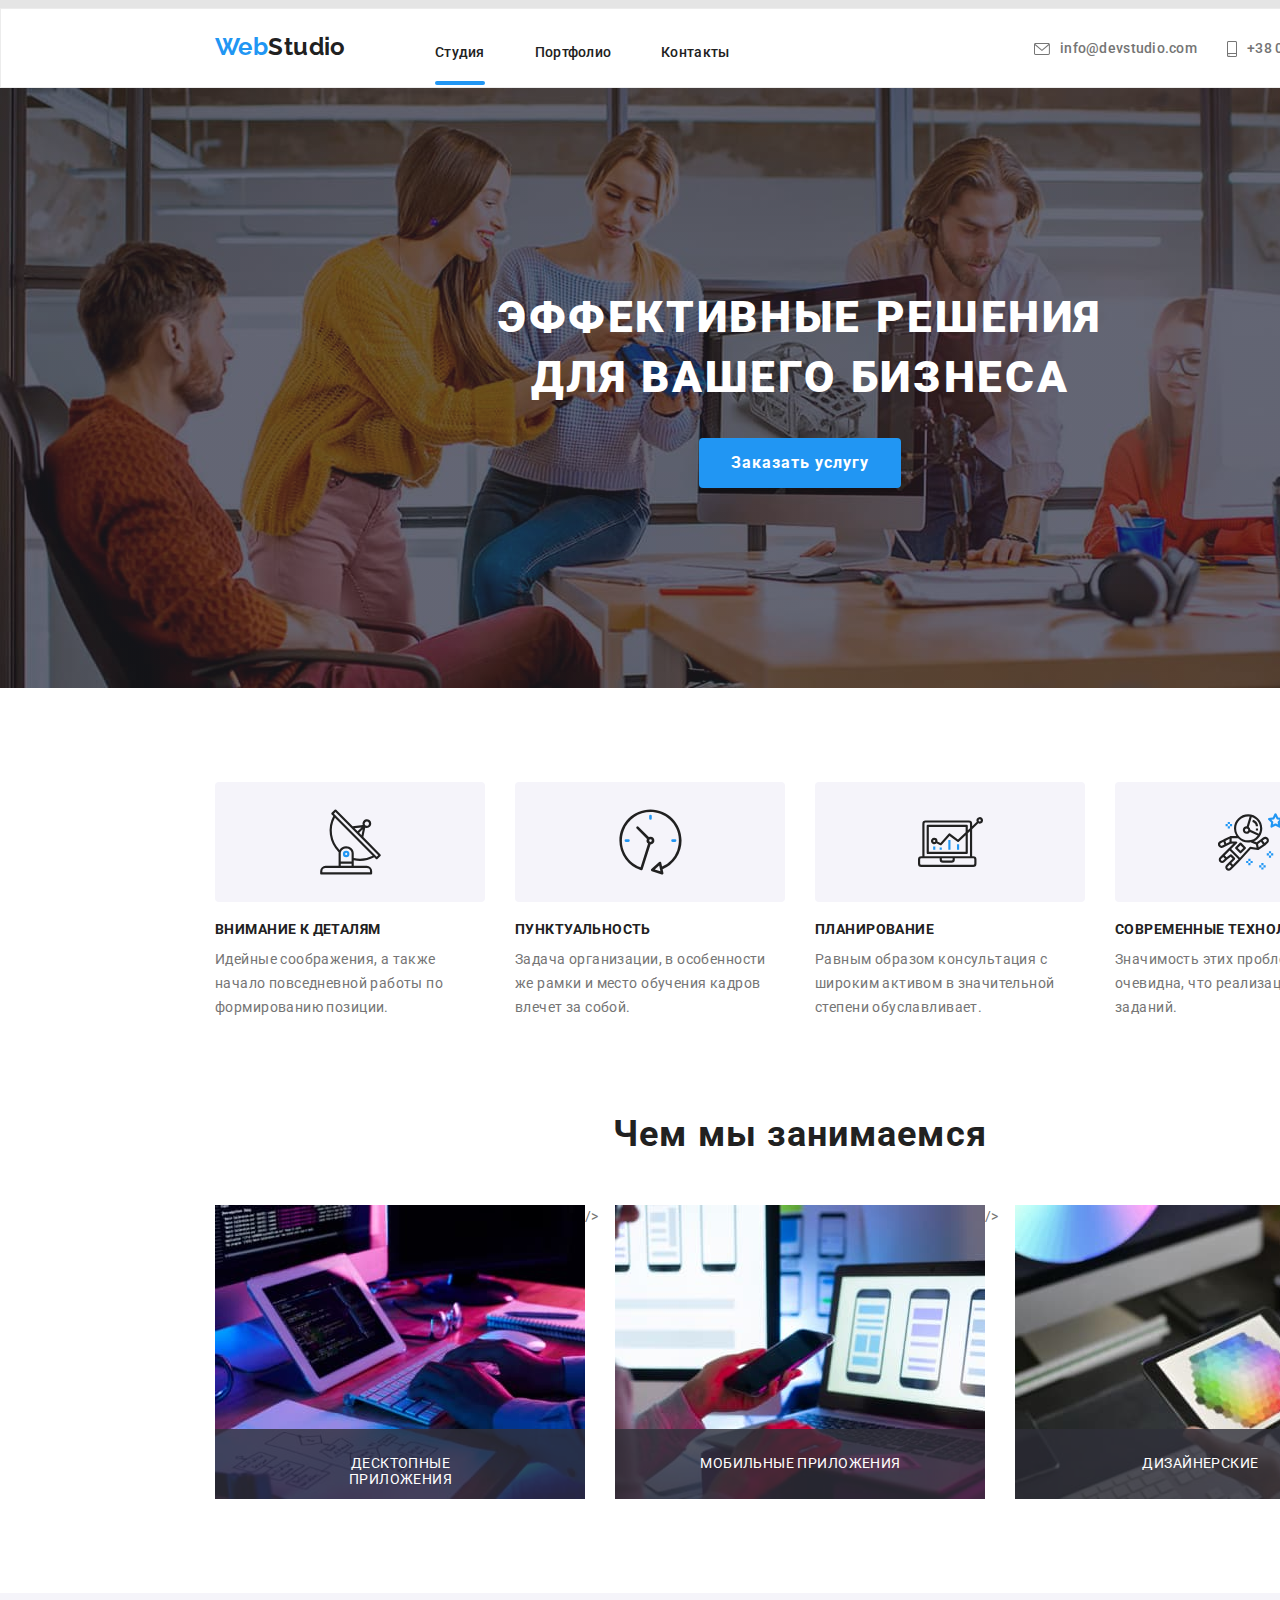
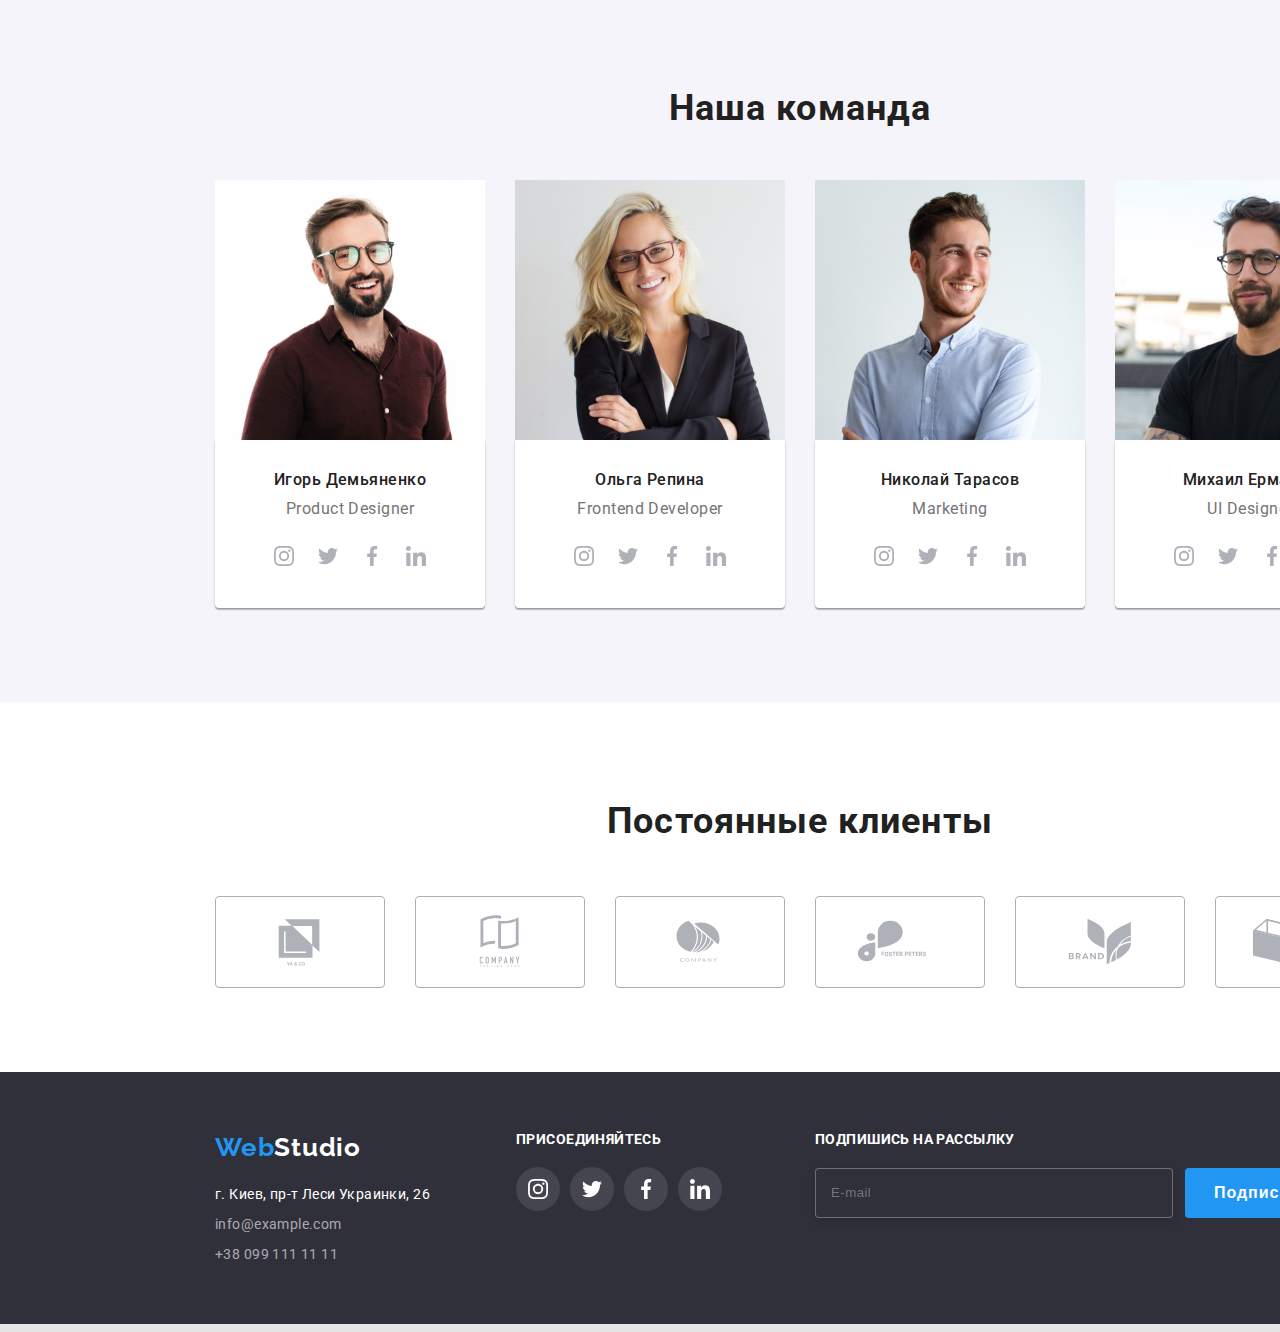
==== index.html @ 63713664 "путь к картинкам" ====
<!DOCTYPE html>
<html lang="ru">
  <head>
    <meta charset="UTF-8" />
    <meta http-equiv="X-UA-Compatible" content="IE=edge" />
    <meta name="viewport" content="width=device-width, initial-scale=1.0" />
    <title>WebStudio</title>
    <link rel="preconnect" href="https://fonts.googleapis.com" />
    <link rel="preconnect" href="https://fonts.gstatic.com" crossorigin />
    <link
      href="https://fonts.googleapis.com/css2?family=Raleway:wght@700&family=Roboto:wght@400;500;700;900&display=swap"
      rel="stylesheet"
    />
    <link
      rel="stylesheet"
      href="https://cdnjs.cloudflare.com/ajax/libs/modern-normalize/1.1.0/modern-normalize.min.css"
      integrity="sha512-wpPYUAdjBVSE4KJnH1VR1HeZfpl1ub8YT/NKx4PuQ5NmX2tKuGu6U/JRp5y+Y8XG2tV+wKQpNHVUX03MfMFn9Q=="
      crossorigin="anonymous"
      referrerpolicy="no-referrer"
    />
    <link rel="stylesheet" href="./css/styles.css">
    <link rel="stylesheet" href="./css/main.min.css" />
  </head>
  <body>
    
      <header class="header">
        <div class="container header__container">
             <button type="button" class="header-modal__open-btn" data-header-modal-open>
            <svg class="header-modal__icon" width="24" height="16">
              <use href="./images/mobile/svg/symbol-defs.svg#icon-menu_24px" />
            </svg>
          </button>
          <a class="header-logo link" href="./index.html" lang="en">
            <samp class="header-logo__web">Web</samp>Studio
          </a>
          <div class="header-adress-nav__container">
            <nav class="header-adress-nav__nav">
            <ul class="header-adress-nav__nav__list list">
              <li class="header-adress-nav__nav__item">
                <a class="header-adress-nav__nav__link link current" href="./index.html"
                  >Студия</a>
              </li>
              <li class="header-adress-nav__nav__item">
                <a class="header-adress-nav__nav__link link" href="./portfolio.html"
                  >Портфолио</a>
              </li>
              <li class="header-adress-nav__nav__item">
                <a class="header-adress-nav__nav__link link" href="">Контакты</a>
              </li>
            </ul>
          </nav>
          <div class="header-adress-nav__connect">
            <ul class="header-adress-nav__address__list list">
                <li class="header-adress-nav__address__item">
                <a
                  class="header-adress-nav__address__link link"
                  href="mailto:info@devstudio.com">
                  <svg class="header-adress-nav__address__icon-mail" >
                    <use href="./images/icons.svg#envelope" />
                  </svg>
                  info@devstudio.com</a
                >
              </li>
              <li class="header-adress-nav__address__item">
                <a class="header-adress-nav__address__link link" href="tel:+380961111111">
                  <svg class="header-adress-nav__address__icon-tel" >
                    <use href="./images/icons.svg#smartphone" />
                  </svg>
                  +38 096 111 11 11
                </a>
              </li>
              
            </ul>
         </div>
         
        </div>
        <section class="header-modal">
          <div class="header-modal__backdrop is-hidden" data-header-modal>
            <div class="header-modal__container">
              <button type="button" class="header-modal__close-btn" data-header-modal-close>
                <svg class="header-modal__icon" width="18.67" height="18.67">
                  <use href="./images/vector-sptite.svg#icon-Vector" />
                </svg>
              </button>
              <nav class="header-nav">
                <ul class="header-nav__list list">
                  <li class="header-nav__item">
                    <a class="header-nav__link link current" href="./index.html"
                      >Студия</a>
                  </li>
                  <li class="header-nav__item">
                    <a class="header-nav__link link" href="./portfolio.html"
                      >Портфолио</a>
                  </li>
                  <li class="header-nav__item">
                    <a class="header-nav__link link" href="">Контакты</a>
                  </li>
                </ul>
              </nav>
              <div class="header-connect">
                <ul class="header-address__list list">
                  <li class="header-address__item">
                    <a class="header-address__link link" href="tel:+380961111111">
                      <!-- <svg class="header-address__icon" width="10" height="16">
                        <use href="./images/icons.svg#smartphone" /> -->
                      </svg>
                      +38 096 111 11 11
                    </a>
                  </li>
                  <li class="header-address__item">
                    <a
                      class="header-address__link link"
                      href="mailto:info@devstudio.com">
                      <!-- <svg class="header-address__icon" width="16" height="12">
                        <use href="./images/icons.svg#envelope" />
                      </svg> -->
                      info@devstudio.com</a
                    >
                  </li>
                </ul>
                <ul class="list social__list">
                  <li class="social__item item">
                    <a href="#" class="social__link link">
                    <p class="social__icon">Instagram</p>
                    </a>
                </li>
                <li class="social__item">
                    <a href="#" class="social__link link">
                    <p class="social__icon">Twitter</p>
                    </a>
                </li>
                <li class="social__item">
                    <a href="#" class="social__link link">
                    <p class="social__icon">Facebook</p>
                    </a>
                </li>
                <li class="social__item">
                    <a href="#" class="social__link link">
                    <p class="social__icon">LinkedIn</p>
                    </a>
                </li>
                </ul>
            </div>
            </div>
            </div>
        
        </section>
      </header>
      <main>
        <section class="hero">
          <div class=" hero__container">
            <h1 class="hero__title">Эффективные решения для вашего бизнеса</h1>
            <div class="btn-container">
              <button type="button" class="hero__btn button" data-modal-open>
                Заказать услугу
              </button>
            </div>
          </div>
        </section>
        <section class="what-are-we-doing">
          <div class="container what-are-we-doing__container">
            <h2 class="advantage-invisible">Преимущества</h2>
            <ul class="list advantage__list">
              <li class="advantage__item">
                <a href="#" class="advantage__link link">
                  <svg class="advantage__icon" width="65" height="70">
                    <use href="./images/icons.svg#antenna" />
                  </svg>
                </a>
                <h3 class="advantage__title">Внимание к деталям</h3>
                <p class="advantage__text">
                  Идейные соображения, а также начало повседневной работы по
                  формированию позиции.
                </p>
              </li>
              <li class="advantage__item">
                <a href="#" class="advantage__link link">
                  <svg class="advantage__icon" width="65" height="70">
                    <use href="./images/icons.svg#clock" />
                  </svg>
                </a>
                <h3 class="advantage__title">Пунктуальность</h3>
                <p class="advantage__text">
                  Задача организации, в особенности же рамки и место обучения
                  кадров влечет за собой.
                </p>
              </li>
              <li class="advantage__item">
                <a href="#" class="advantage__link link">
                  <svg class="advantage__icon" width="65" height="70">
                    <use href="./images/icons.svg#diagram" />
                  </svg>
                </a>
                <h3 class="advantage__title">Планирование</h3>
                <p class="advantage__text">
                  Равным образом консультация с широким активом в значительной
                  степени обуславливает.
                </p>
              </li>
              <li class="advantage__item">
                <a href="#" class="advantage__link link">
                  <svg class="advantage__icon" width="65" height="70">
                    <use href="./images/icons.svg#astronaut" />
                  </svg>
                </a>
                <h3 class="advantage__title">Современные технологии</h3>
                <p class="advantage__text">
                  Значимость этих проблем настолько очевидна, что реализация
                  плановых заданий.
                </p>
              </li>
            </ul>
            <h2 class="what-are-we-doing__title">Чем мы занимаемся</h2>
            <ul class="what-are-we-doing__list list">
              <li class="what-are-we-doing__item">
                <span class="what-are-we-doing__text"
                  >десктопные приложения</span
                >
                <img
                  src="./images/img.jpg"
                  alt="печатает на клавиатуре"
                  width="370"
                  <!-- height="294" -->
                />
              </li>
              <li class="what-are-we-doing__item">
                <span class="what-are-we-doing__text"
                  >мобильные приложения</span
                >
                <img
                  src="./images/img1.jpg"
                  alt="телефон в руке"
                  width="370"
                  <!-- height="294" -->
                />
              </li>
              <li class="what-are-we-doing__item">
                <p class="what-are-we-doing__text">дизайнерские</p>
                <img
                  src="./images/img2.jpg"
                  alt="планшет в руке"
                  width="370"
                  <!-- height="294" -->
                />
              </li>
            </ul>
          </div>
        </section>
        <section class="our-team ">
          <div class="container our-team__container">
            <h2 class="our-team__title">Наша команда</h2>
            <ul class="our-team__list list">
              <li class="our-team__item">
                <img 
                class="our-team__img"
                  src="./images/img3.jpg"
                  alt="сотрудник компании"
                 
                />
                <div class="employee__container">
                  <h3 class="employee__title">Игорь Демьяненко</h3>
                  <p class="employee__text" lang="en">Product Designer</p>
                  <ul class="list employee-social__list">
                    <li class="employee-social__item">
                      <a href="#" class="employee-social__link">
                        <svg
                          class="employee-social__icon"
                          width="20"
                          height="20"
                        >
                          <use href="./images/icons.svg#instagram"></use>
                        </svg>
                      </a>
                    </li>
                    <li class="employee-social__item">
                      <a href="#" class="employee-social__link">
                        <svg
                          class="employee-social__icon"
                          width="20"
                          height="20"
                        >
                          <use href="./images/icons.svg#twitter" />
                        </svg>
                      </a>
                    </li>
                    <li class="employee-social__item">
                      <a href="#" class="employee-social__link">
                        <svg
                          class="employee-social__icon"
                          width="20"
                          height="20"
                        >
                          <use href="./images/icons.svg#facebook" />
                        </svg>
                      </a>
                    </li>
                    <li class="employee-social__item">
                      <a href="#" class="employee-social__link">
                        <svg
                          class="employee-social__icon"
                          width="20"
                          height="20"
                        >
                          <use href="./images/icons.svg#linkedin" />
                        </svg>
                      </a>
                    </li>
                  </ul>
                </div>
              </li>
              <li class="our-team__item">
                <img
                class="our-team__img"
                  src="./images/img4.jpg"
                  alt="сотрудник компании"
                  
                />
                <div class="employee__container">
                  <h3 class="employee__title">Ольга Репина</h3>
                  <p class="employee__text" lang="en">Frontend Developer</p>
                  <ul class="list employee-social__list">
                    <li class="employee-social__item">
                      <a href="#" class="employee-social__link">
                        <svg
                          class="employee-social__icon"
                          width="20"
                          height="20"
                        >
                          <use href="./images/icons.svg#instagram" />
                        </svg>
                      </a>
                    </li>
                    <li class="social-item">
                      <a href="" class="employee-social__link">
                        <svg
                          class="employee-social__icon"
                          width="20"
                          height="20"
                        >
                          <use href="./images/icons.svg#twitter" />
                        </svg>
                      </a>
                    </li>
                    <li class="employee-social__item">
                      <a href="#" class="employee-social__link">
                        <svg
                          class="employee-social__icon"
                          width="20"
                          height="20"
                        >
                          <use href="./images/icons.svg#facebook" />
                        </svg>
                      </a>
                    </li>
                    <li class="employee-social__item">
                      <a href="#" class="employee-social__link">
                        <svg
                          class="employee-social__icon"
                          width="20"
                          height="20"
                        >
                          <use href="./images/icons.svg#linkedin" />
                        </svg>
                      </a>
                    </li>
                  </ul>
                </div>
              </li>
              <li class="our-team__item">
                <img
               class="our-team__img"
                  src="./images/img5.jpg"
                  alt="сотрудник компании"
                
                />
                <div class="employee__container">
                  <h3 class="employee__title">Николай Тарасов</h3>
                  <p class="employee__text" lang="en">Marketing</p>
                  <ul class="list employee-social__list">
                    <li class="employee-social__item">
                      <a href="#" class="employee-social__link">
                        <svg
                          class="employee-social__icon"
                          width="20"
                          height="20"
                        >
                          <use href="./images/icons.svg#instagram" />
                        </svg>
                      </a>
                    </li>
                    <li class="employee-social__item">
                      <a href="#" class="employee-social__link">
                        <svg
                          class="employee-social__icon"
                          width="20"
                          height="20"
                        >
                          <use href="./images/icons.svg#twitter" />
                        </svg>
                      </a>
                    </li>
                    <li class="employee-social__item">
                      <a href="#" class="employee-social__link">
                        <svg
                          class="employee-social__icon"
                          width="20"
                          height="20"
                        >
                          <use href="./images/icons.svg#facebook" />
                        </svg>
                      </a>
                    </li>
                    <li class="employee-social__item">
                      <a href="#" class="employee-social__link">
                        <svg
                          class="employee-social__icon"
                          width="20"
                          height="20"
                        >
                          <use href="./images/icons.svg#linkedin" />
                        </svg>
                      </a>
                    </li>
                  </ul>
                </div>
              </li>
              <li class="our-team__item">
                <img
                class="our-team__img"
                  src="./images/img6.jpg"
                  alt="сотрудник компании"
                  
                />
                <div class="employee__container">
                  <h3 class="employee__title">Михаил Ермаков</h3>
                  <p class="employee__text" lang="en">UI Designer</p>
                  <ul class="list employee-social__list">
                    <li class="employee-social__item">
                      <a href="#" class="employee-social__link">
                        <svg
                          class="employee-social__icon"
                          width="20"
                          height="20"
                        >
                          <use href="./images/icons.svg#instagram" />
                        </svg>
                      </a>
                    </li>
                    <li class="employee-social__item">
                      <a href="#" class="employee-social__link">
                        <svg
                          class="employee-social__icon"
                          width="20"
                          height="20"
                        >
                          <use href="./images/icons.svg#twitter" />
                        </svg>
                      </a>
                    </li>
                    <li class="employee-social__item">
                      <a href="#" class="employee-social__link">
                        <svg
                          class="employee-social__icon"
                          width="20"
                          height="20"
                        >
                          <use href="./images/icons.svg#facebook" />
                        </svg>
                      </a>
                    </li>
                    <li class="employee-social__item">
                      <a href="#" class="employee-social__link">
                        <svg
                          class="employee-social__icon"
                          width="20"
                          height="20"
                        >
                          <use href="./images/icons.svg#linkedin" />
                        </svg>
                      </a>
                    </li>
                  </ul>
                </div>
              </li>
            </ul>
          </div>
        </section>
        <section class="customers">
          <div class="container customers__container">
            <h2 class="title customers__title">Постоянные клиенты</h2>
            <ul class="cuctomers__list list">
              <li class="customers__item">
                <a href="#" class="customers__link link">
                  <svg class="customers__icon" width="106" height="60">
                    <use href="./images/icons.svg#client1"></use>
                  </svg>
                </a>
              </li>
              <li class="customers__item">
                <a href="#" class="customers__link link">
                  <svg class="customers__icon" width="106" height="60">
                    <use href="./images/icons.svg#client2"></use>
                  </svg>
                </a>
              </li>
              <li class="customers__item">
                <a href="#" class="customers__link link">
                  <svg class="customers__icon" width="106" height="60">
                    <use href="./images/icons.svg#client3"></use>
                  </svg>
                </a>
              </li>
              <li class="customers__item">
                <a href="#" class="customers__link link">
                  <svg class="customers__icon" width="106" height="60">
                    <use href="./images/icons.svg#client4"></use>
                  </svg>
                </a>
              </li>
              <li class="customers__item">
                <a href="#" class="customers__link link">
                  <svg class="customers__icon" width="106" height="60">
                    <use href="./images/icons.svg#client5"></use>
                  </svg>
                </a>
              </li>

              <li class="customers__item">
                <a href="#" class="customers__link link">
                  <svg class="customers__icon" width="106" height="60">
                    <use href="./images/icons.svg#client6"></use>
                  </svg>
                </a>
              </li>
            </ul>
          </div>
        </section>
      </main>
      <footer class="footer-background">
        <div class="container footer__container">
            <div class="footer-logo-link__container">
                <div class="footer-logo__container">
            <a class="footer-logo__link link" href="./index.html" lang="en"
              ><span class="footer-logo__web">Web</span>Studio
            </a>
            <ul class="footer-address__list list">
              <li class="footer-address__tittle">
                <a
                  class="footer-address__link link"
                  href="https://goo.gl/maps/EG5BfM6RNB53mgnRA"
                  target="_blank"
                  rel="noopener noreferrer"
                >
                  <span class="address-link footer-address__link"
                    >г. Киев, пр-т Леси Украинки, 26</span
                  >
                </a>
              </li>
              <li class="footer-address__tittle">
                <a
                  class="footer-address__link link"
                  href="mailto:info@example.com"
                  >info@example.com</a
                >
              </li>
              <li class="footer-address__tittle">
                <a class="footer-address__link link" href="tel:+380991111111"
                  >+38 099 111 11 11</a
                >
              </li>
            </ul>
          </div>
          <div class="footer-link__container">
            <h3 class="footer-link__title title">присоединяйтесь</h3>
            <ul class="list footer-link__list">
              <li class="footer-link__item">
                <a href="#" class="footer-link__link">
                  <svg class="footer-link__icon" width="20" height="20">
                    <use href="./images/icons.svg#instagram"></use>
                  </svg>
                </a>
              </li>
              <li class="footer-link__item">
                <a href="#" class="footer-link__link">
                  <svg class="footer-link__icon" width="20" height="20">
                    <use href="./images/icons.svg#twitter" />
                  </svg>
                </a>
              </li>
              <li class="footer-link__item">
                <a href="#" class="footer-link__link">
                  <svg class="footer-link__icon" width="20" height="20">
                    <use href="./images/icons.svg#facebook" />
                  </svg>
                </a>
              </li>
              <li class="footer-link__item">
                <a href="#" class="footer-link__link">
                  <svg class="footer-link__icon" width="20" height="20">
                    <use href="./images/icons.svg#linkedin" />
                  </svg>
                </a>
              </li>
            </ul>
          </div></div>
          
          <div class="footer-field__container">
            <form class="footer-field__form" action="#">
              <div class="lable-input__container">
                <label class="lable-input__lable" for="email"
                  >подпишись на рассылку</label
                >
                <input
                  class="lable-input__input"
                  type="email"
                  id="email"
                  placeholder="E-mail"
                  name="email-foot"
                />
              </div>
              <div class="footer-btn__container">
                <span>
                  <input
                    type="submit"
                    value="Подписаться"
                    class="footer-btn"
                    id="#"
                    name="submit-btn"
                  />
                  <span class="icon-send__container">
                    <svg class="footer-btn__icon" width="24" height="24">
                      <use href="./images/icon-send.svg#icon-icon-send" />
                    </svg>
                  </span>
                  <!-- <img class="footer-btn__icon" src="./images/icomoon (1)/icon send.svg" alt="#"> -->
                </span>
              </div>
            </form>
          </div>
        </div>
      </footer>
    </div>

    <section class="modal">
      <div class="modal__backdrop is-hidden" data-modal>
        <div class="modal__container">
          <button type="button" class="modal__close-btn" data-modal-close>
            <svg class="modal__icon" width="11" height="11">
              <use href="./images/vector-sptite.svg#icon-Vector" />
            </svg>
          </button>
          <p class="modal__title">Оставьте свои данные, мы вам перезвоним</p>
          <form class="modal__form" action="#">
            <div class="modal__form-container">
              <label for="name" class="modal__form-lable">Имя</label>
              <input
                type="text"
                name="name"
                id="name"
                class="modal__form-input"
              />
              <span class="modal__icon-container">
                <svg class="modal__icon" width="12" height="12">
                  <use href="./images/icon-modal.svg#icon-name" />
                </svg>
              </span>
            </div>
            <div class="modal__form-container">
              <label for="tel" class="modal__form-lable">Телефон</label>
              <input type="tel" name="tel" id="tel" class="modal__form-input" />
              <span class="modal__icon-container">
                <svg class="modal__icon" width="13" height="13">
                  <use href="./images/icon-modal.svg#icon-tel" />
                </svg>
              </span>
            </div>
            <div class="modal__form-container">
              <label for="mail" class="modal__form-lable">Почта</label>
              <input
                type="email"
                name="form-input"
                id="mail"
                class="modal__form-input"
              />
              <span class="modal__icon-container">
                <svg class="modal__icon" width="15" height="12">
                  <use href="./images/icon-modal.svg#icon-mail" />
                </svg>
              </span>
            </div>
            <label for="textarea" class="modal__textarea-label"
              >Комментарий</label
            >
            <textarea
              name="textarea"
              class="modal__form-textarea"
              id="textarea"
              rows="10"
              placeholder="Введите текст"></textarea>
            <button type="submit" class="modal__submit-btn">Отправить</button>

            <div class="modal-heckbox__container">
              <input
                type="checkbox"
                name="policy"
                id="policy"
                class="modal-heckbox__check visually-hidden"
              />
              <label class="modal-heckbox__text" for="policy">
                <span>
                  <svg class="modal-heckbox__icon" width="16" height="15">
                    <use href="./images/victory.svg#icon--" />
                  </svg>
                </span>
                Соглашаюсь с рассылкой и принимаю
                <a href="#" class="modal-heckbox__link">Условия договора</a>
              </label>
            </div>
          </form>
        </div>
      </div>
    </section>

    <script src="./js/modal.js"></script>
      </body>
</html>
---- css/styles.css ----
/*  */
---- css/main.min.css ----
:root{--h-color: #212121;--paragrapf-color: #757575;--accent-color: #2196f3;--background-color: #ffffff;--transition: color, 250ms cubic-bezier(0.4, 0, 0.2, 1)}html{box-sizing:border-box}*,*::after,*::before{box-sizing:inherit}h1,h2,h3,h4,h5,h6{padding:0;margin:0}p{margin:0;padding:0}ul{margin:0;padding:0}button{cursor:pointer;padding:0;border:none;font:inherit;color:inherit;background-color:transparent}img{display:block;width:100%;max-height:100%}body{font-family:"Roboto", sans-serif;background:#e5e5e5;font-size:14px;line-height:1.71;letter-spacing:0.03em;color:var(--paragrapf-color);margin-left:auto;margin-right:auto}@media screen and (min-width: 0px){body{width:480px}}@media screen and (min-width: 768px){body{width:768px}}@media screen and (min-width: 1200px){body{width:1600px;height:100%}}.list{list-style:none}.link{text-decoration:none}.visually-hidden{position:absolute;clip:rect(0 0 0 0);width:1px;height:1px;margin:-1px}.container{box-sizing:border-box;margin-left:auto;margin-right:auto;padding:60px 15px 60px 15px}@media screen and (min-width: 480px){.container{width:480px}}@media screen and (min-width: 768px){.container{width:768px}}@media screen and (min-width: 1200px){.container{width:1200px;height:100%;padding:94px 15px 94px 15px}}@media screen and (min-width: 768px){.current{color:var(--accent-color)}.current::after{content:"  ";border-radius:2%;transition:background-color 250ms linear;position:absolute;left:0;bottom:-32px;width:100%;height:4px;border-radius:2px;background-color:var(--accent-color)}}.header{background:var(--background-color);border:1px solid #ececec;height:60px}@media screen and (min-width: 768px){.header{height:80px}}.header__container{padding:16px 331px 16px 15px;position:relative;height:60px}@media screen and (min-width: 768px){.header__container{height:80px;padding-top:26px;padding-bottom:26px}}@media screen and (min-width: 1200px){.header__container{height:80px;padding-top:24px;padding-bottom:25px}}.header-connect{margin-left:auto;min-width:307px}.header-nav{margin-bottom:302px}.header-nav__item{margin-bottom:30px}.header-logo{font-family:"Raleway", sans-serif;font-weight:bold;font-size:24px;line-height:1.17;color:var(--h-color)}.header-logo__web{font-family:"Raleway", sans-serif;font-weight:bold;font-size:24px;line-height:1.17;color:var(--accent-color)}.header-nav__link{width:49px;font-weight:500;font-size:40px;line-height:1.175;letter-spacing:0.02em;color:var(--h-color);transition:var(--transition);position:relative}.header-nav__link:hover,.header-nav__link:focus,.header-nav__link:active{color:var(--accent-color)}.header-address__link{font-weight:500;font-size:24px;line-height:1.1;letter-spacing:0.02em;color:var(--paragrapf-color);transition:var(--transition)}.header-address__link:hover,.header-address__link:focus{color:var(--accent-color);font-weight:500;font-size:34px;line-height:1.176;letter-spacing:0.02em}.header-address__item{margin-bottom:32px}.header-address__icon{margin-right:10px;fill:currentColor}@media screen and (min-width: 767px){.header-modal__container,.header-modal__backdrop{display:none}}.hero{width:480px;height:400px;margin-left:auto;margin-right:auto;background:#2f303a;background-image:linear-gradient(rgba(47,48,58,0.4), rgba(47,48,58,0.4)),url(../../images/Hero-mob-1x.jpg);background-size:cover;background-position:center;background-repeat:no-repeat}@media (min-device-pixel-ratio: 2), (min-resolution: 192dpi), (min-resolution: 2dppx){.hero{background-image:linear-gradient(rgba(47,48,58,0.4), rgba(47,48,58,0.4)),url(../../images/Hero-mob-2x.jpg)}}@media screen and (min-width: 768px){.hero{width:768px;height:400px;background-size:cover;background-image:linear-gradient(rgba(47,48,58,0.4), rgba(47,48,58,0.4)),url(../../images/Hero-tab-1x.jpg)}}@media screen and (min-width: 768px) and (min-device-pixel-ratio: 2), screen and (min-width: 768px) and (min-resolution: 192dpi), screen and (min-width: 768px) and (min-resolution: 2dppx){.hero{background-image:linear-gradient(rgba(47,48,58,0.4), rgba(47,48,58,0.4)),url(../../images/Hero-tab-2x.jpg)}}@media screen and (min-width: 1200px){.hero{width:1600px;height:100%;background-image:linear-gradient(rgba(47,48,58,0.4), rgba(47,48,58,0.4)),url(../../images/Hero-des-1x.jpg)}}@media screen and (min-width: 1200px) and (min-device-pixel-ratio: 2), screen and (min-width: 1200px) and (min-resolution: 192dpi), screen and (min-width: 1200px) and (min-resolution: 2dppx){.hero{background-image:linear-gradient(rgba(47,48,58,0.4), rgba(47,48,58,0.4)),url(../../images/Hero-des-2x.jpg)}}@media screen and (max-width: 767px){.hero__container{width:480px;height:400px;padding-left:60px;padding-right:60px;padding-top:118px}}@media screen and (min-width: 768px){.hero__container{width:768px;padding-top:200px;padding-left:204px;padding-right:204px;padding-top:118px}}@media screen and (min-width: 1200px){.hero__container{width:1200px;height:600px;margin-left:auto;margin-right:auto;padding-top:200px;padding-left:252px;padding-right:252px;padding-top:200px}}.btn-container{display:flex;align-items:center;justify-content:space-around}.hero__btn{font-weight:bold;font-size:16px;line-height:1.88;letter-spacing:0.06em;color:var(--background-color);background:#2196f3;box-shadow:0px 4px 4px rgba(0,0,0,0.15);border-radius:4px;padding:10px 32px 10px 32px}.hero__title{font-weight:900;font-size:26px;line-height:1.6;text-align:center;letter-spacing:0.06em;text-transform:uppercase;color:var(--background-color);margin-bottom:30px}@media screen and (min-width: 1200px){.hero__title{font-size:44px;line-height:1.36}}.what-are-we-doing__container{background-color:ffffff}.advantage__item{margin-bottom:30px}@media screen and (min-width: 768px){.advantage__item:nth-child(2n+1){margin-right:30px}.advantage__item:nth-last-child(-n+2){margin-bottom:0}}@media screen and (min-width: 1200px){.advantage__item{width:270px;margin-bottom:0}.advantage__item:nth-last-child(n+3){margin-right:30px}}.advantage__link{display:flex;align-items:center;justify-content:center;margin-bottom:20px;width:450px;height:120px;background-color:#f5f4fa;border-radius:4px}@media screen and (min-width: 768px){.advantage__link{width:354px}}@media screen and (min-width: 1200px){.advantage__link{width:270px}}@media screen and (min-width: 768px){.advantage__list{display:flex;flex-wrap:wrap;width:100%}}@media screen and (min-width: 1200px){.advantage__list{display:flex;margin-bottom:94px}}.advantage-invisible{display:none;justify-content:space-between;margin-left:8px}.advantage__title{font-weight:bold;font-size:14px;line-height:1.14;letter-spacing:0.03em;text-transform:uppercase;color:var(--h-color);margin-bottom:10px;text-align:center}@media screen and (min-width: 768px){.advantage__title{display:flex;align-items:flex-start}}.advantage__text{font-size:14px;line-height:1.7;letter-spacing:0.03em;color:var(--paragrapf-color)}@media screen and (min-width: 768px){.advantage__text{width:354px}}@media screen and (min-width: 1200px){.advantage__text{width:354px;width:270px}}.what-are-we-doing__text{display:block;width:205px;height:16px;box-sizing:content-box;background-color:rgba(47,48,58,0.8);padding:27px 82px 27px 83px;position:absolute;bottom:0;font-size:14px;line-height:1.14;text-align:center;letter-spacing:0.03em;text-transform:uppercase;color:#ffffff}.what-are-we-doing__item{display:flex;position:relative}.what-are-we-doing__item:not(:last-child){margin-right:30px}.what-are-we-doing{background-color:var(--background-color)}.what-are-we-doing__title{font-weight:bold;font-size:36px;line-height:1.17;text-align:center;letter-spacing:0.03em;color:var(--h-color);margin-bottom:50px}@media screen and (max-width: 1200px){.what-are-we-doing__title{display:none}}.what-are-we-doing__list{display:flex}@media screen and (max-width: 1200px){.what-are-we-doing__list{display:none}}.our-team{background:#f5f4fa}.employee-social__list{display:flex;justify-content:center;padding-right:32px;padding-left:32px}.employee__container{background-color:var(--background-color);padding-bottom:30px;padding-top:30px;box-shadow:0px 1px 3px rgba(0,0,0,0.12),0px 1px 1px rgba(0,0,0,0.14),0px 2px 1px rgba(0,0,0,0.2);border-radius:0px 0px 4px 4px}@media screen and (min-width: 768px){.our-team__list{display:flex;flex-wrap:wrap}}@media screen and (min-width: 1200px){.our-team__list{display:flex;flex-wrap:nowrap}}.our-team__item{width:450px;height:630px}@media screen and (min-width: 768px){.our-team__item{width:354px;height:536px}.our-team__item:nth-last-child(2n+2){margin-right:30px}}@media screen and (min-width: 1200px){.our-team__item{width:270px;height:428px}.our-team__item:not(:last-child){margin-right:30px}}.our-team__title{font-weight:bold;font-size:36px;line-height:1.17;text-align:center;letter-spacing:0.03em;color:var(--h-color);margin-bottom:50px}.employee__title{font-weight:500;font-size:16px;line-height:1.19;text-align:center;letter-spacing:0.03em;color:var(--h-color);margin-bottom:10px}.employee__text{font-size:16px;line-height:1.19;text-align:center;letter-spacing:0.03em;color:var(--paragrapf-color);margin-bottom:16px}.employee-social__link{width:44px;height:44px;background-color:000000;display:flex;align-items:center;justify-content:center;border-radius:50%;color:#afb1b8;transition:var(--transition)}.employee-social__link:hover,.employee-social__link:focus{background-color:var(--accent-color);color:#ffffff}.employee-social__icon{fill:currentColor}.customers__item{width:210px;height:92px;margin-bottom:30px}@media screen and (min-width: 480px){.customers__item:nth-last-child(-n+2){margin-bottom:0px}}@media screen and (min-width: 768px){.customers__item:nth-last-child(-n+3){margin-bottom:0px}}@media screen and (min-width: 1200px){.customers__item{margin-bottom:0}}@media screen and (min-width: 1200px){.customers__item+.customers__item{margin-left:30px}}.customers__link{width:210px;height:92px;display:flex;align-items:center;justify-content:center;color:#afb1b8;border:1px solid #afb1b8;box-sizing:border-box;border-radius:4px;transition:var(--transition)}.customers__link:hover,.customers__link:focus{border:1px solid var(--accent-color);color:var(--accent-color)}@media screen and (min-width: 1200px){.customers__link{width:170px}}.customers__icon{fill:currentColor}.customers{background-color:#ffffff}@media screen and (min-width: 767px){.customers__container{height:519px;width:480px;width:100%}}@media screen and (min-width: 767px) and (min-width: 768px){.customers__container{height:397px;width:768px}}@media screen and (min-width: 767px) and (min-width: 1200px){.customers__container{height:370px;width:1200px}}.cuctomers__list{margin-left:auto;margin-right:auto;display:flex;flex-wrap:wrap;justify-content:space-between}@media screen and (min-width: 768px){.cuctomers__list{display:flex;flex-wrap:wrap;justify-content:space-between}}@media screen and (min-width: 1200px){.cuctomers__list{display:flex;flex-wrap:nowrap}}.customers__title{color:var(--h-color);font-weight:bold;font-size:36px;line-height:1.4;letter-spacing:0.03em;margin-bottom:30px;text-align:center}@media screen and (min-width: 1200px){.customers__title{margin-bottom:50px}}.footer-link__title{font-weight:bold;font-size:14px;line-height:1.1;letter-spacing:0.03em;text-transform:uppercase;color:#ffffff;margin-bottom:20px;text-align:center}@media screen and (min-width: 1200px){.footer-link__title{text-align:left}}.footer-link__list{display:flex;justify-content:flex-start}.footer-link__icon{fill:#ffffff}.footer-link__link{color:var(--h-color);width:44px;height:44px;display:flex;align-items:center;justify-content:center;border-radius:50%;background-color:rgba(255,255,255,0.1);transition:var(--transition)}.footer-link__link:hover,.footer-link__link:focus{background-color:var(--accent-color);color:#ffffff}.footer-link__item+.footer-link__item{margin-left:10px}.footer-address__tittle{margin-bottom:9px;height:21px}.footer-background{background:#2f303a}.footer-logo__link{font-family:"Raleway", sans-serif;font-weight:bold;font-size:26px;line-height:1.19;letter-spacing:0.03em;color:var(--background-color);display:flex;justify-content:center;margin-bottom:20px}@media screen and (min-width: 1200px){.footer-logo__link{display:flex;justify-content:flex-start}}.footer-logo__web{color:var(--accent-color)}.footer-address__link{font-style:normal;font-size:14px;line-height:1.71;letter-spacing:0.03em;color:rgba(255,255,255,0.6);transition:var(--transition)}.footer-address__link:hover,.footer-address__link:focus{color:var(--accent-color)}.address-link{color:var(--background-color)}.footer-address__list{min-width:231px;display:flex;flex-direction:column;align-items:center}@media screen and (min-width: 1200px){.footer-address__list{display:flex;align-items:flex-start}}.footer-btn__container{width:200px;height:50px;margin-left:auto;margin-right:auto}.footer-btn__icon{position:relative;left:155px;top:12px}.footer-btn{width:200px;height:50px;padding:10px 62px 10px 29px;background-color:var(--accent-color);transition:box-shadow 250ms cubic-bezier(0.4, 0, 0.2, 1);border-radius:4px;font-weight:bold;font-size:16px;line-height:1.88px;text-align:center;letter-spacing:0.06em;color:#ffffff;margin:0;position:absolute;border:none}.footer-btn:hover{cursor:pointer}.lable-input__container{width:450px;margin-bottom:20px;display:flex;flex-direction:column;align-items:center}@media screen and (min-width: 1200px){.lable-input__container{width:358px;margin-bottom:0;margin-right:12px;display:flex;align-items:flex-start}}.lable-input__lable{font-weight:bold;font-size:14px;line-height:1.14;letter-spacing:0.03em;text-transform:uppercase;color:#ffffff;margin-bottom:20px}.lable-input__input{outline:none;background:#2f303a;border:1px solid rgba(255,255,255,0.3);box-sizing:border-box;filter:drop-shadow(0px 4px 4px rgba(0,0,0,0.15));border-radius:4px;width:100%;height:50px;padding:15px;font-size:1.25;letter-spacing:0.03em;color:rgba(255,255,255,0.6)}.footer__container{padding-top:60px;padding-bottom:60px;display:flex;flex-direction:column;align-items:center;position:relative}@media screen and (min-width: 1200px){.footer__container{height:252px;width:1200px;display:flex;align-items:flex-end}}.footer-logo-link__container{display:flex;flex-direction:column}@media screen and (min-width: 768px){.footer-logo-link__container{display:flex;flex-direction:row}}@media screen and (min-width: 768px){.footer-logo-link__container{display:flex;flex-direction:row}}@media screen and (min-width: 1200px){.footer-logo-link__container{display:flex;flex-direction:row;position:absolute;left:15px}}.footer-logo__container{margin-bottom:60px}@media screen and (min-width: 768px){.footer-logo__container{margin-right:165px}}@media screen and (min-width: 1200px){.footer-logo__container{margin-right:70px;margin-bottom:0}}.footer-field__container{display:flex;flex-direction:column;align-items:center;width:570px;height:100%}@media screen and (min-width: 1200px){.footer-field__container{display:flex;align-items:flex-end;width:570px}}@media screen and (min-width: 1200px){.footer-field__form{display:flex;align-items:flex-end}}.footer-link__container{margin-bottom:60px}.current{color:var(--accent-color)}.all-service-menu__paragraph{font-size:18px;line-height:1.56;letter-spacing:0.03em;height:100%;width:100%;padding:63px 24px 63px 24px;color:#ffffff;letter-spacing:0.03em;background:rgba(33,150,243,0.9);position:absolute;top:0;transform:translateY(100%);transition:transform 250ms}.all-service-menu__container{width:450px;height:294px;position:relative;overflow:hidden}.all-service-menu__container:hover .all-service-menu__paragraph{transform:translateY(0)}@media screen and (min-width: 768px){.all-service-menu__container{width:354px;height:294px}}@media screen and (min-width: 1200px){.all-service-menu__container{width:370px;height:294px}}.service-menu{background-color:#ffffff}.all-service-menu__item{width:100%;margin-bottom:30px}@media screen and (min-width: 768px){.all-service-menu__item:nth-child(2n+1){margin-right:30px}}@media screen and (min-width: 1200px){.all-service-menu__item{margin-right:30px}.all-service-menu__item:nth-child(3n){margin-right:0}}.all-service-menu__item:hover{box-shadow:0px 1px 1px rgba(0,0,0,0.12),0px 4px 4px rgba(0,0,0,0.06),1px 4px 6px rgba(0,0,0,0.16);cursor:pointer;transition:box-shadow,transform 250ms cubic-bezier(0.4, 0, 0.2, 1)}.all-service-menu__container-card{width:100%;height:110px;padding:24px 24px 24px 24px;background:var(--background-color);border-bottom:1px solid #eeeeee;border-left:1px solid #eeeeee;border-right:1px solid #eeeeee;box-sizing:border-box;position:relative}.service-menu__list{display:flex;flex-wrap:wrap;justify-content:flex-start;margin-bottom:50px}@media screen and (min-width: 768px){.service-menu__list{justify-content:center}}@media screen and (min-width: 1200px){.service-menu__list{justify-content:center}}.service-menu__btm{font-weight:500;font-size:16px;line-height:1.62;text-align:center;letter-spacing:0.03em;color:var(--h-color);cursor:pointer;background-color:#f5f4fa;border-radius:4px;padding:6px 22px 6px 22px;transition:box-shadow 250ms cubic-bezier(0.4, 0, 0.2, 1)}.service-menu__btm:hover,.service-menu__btm:focus{color:var(--background-color);background:#2196f3;border-radius:4px;box-shadow:0px 3px 1px rgba(0,0,0,0.1),0px 1px 2px rgba(0,0,0,0.08),0px 2px 2px rgba(0,0,0,0.12)}.service-menu__list>li{margin-right:8px;margin-bottom:15px}.service-menu__list>li:nth-last-child(-n+2){margin-bottom:0}.all-service-menu__paragraph-card{margin-top:4px;font-size:16px;line-height:30px;letter-spacing:0.03em;color:var(--paragrapf-color)}.service-menu__title{display:none}.all-service-menu__title-card{font-weight:bold;font-size:18px;line-height:2;letter-spacing:0.06em;color:var(--h-color)}.portfolio-img{background-image:cover;width:100%;display:block}.all-service-menu__list{display:flex;flex-wrap:wrap;margin-bottom:50px;margin-bottom:-30px;box-sizing:border-box}.all-service-menu__item{width:450px;height:404px}@media screen and (min-width: 768px){.all-service-menu__item{width:354px;height:404px}}@media screen and (min-width: 1200px){.all-service-menu__item{width:370px;height:404px}}.modal{padding:0}.modal__backdrop{position:fixed;top:0%;left:0;width:100vw;height:100vw;background-color:rgba(0,0,0,0.2);transition:opacity 250ms, visibility 500ms}.modal__container{width:450px;height:609px;background-color:var(--background-color);box-shadow:0px 1px 3px rgba(0,0,0,0.12),0px 1px 1px rgba(0,0,0,0.14),0px 2px 1px rgba(0,0,0,0.2);border-radius:4px;position:absolute;top:75%;bottom:50%;left:50%;transform:translate(-50%, -50%);padding:40px}@media screen and (min-width: 768px){.modal__container{top:55%;bottom:50%;left:50%}}@media screen and (min-width: 1200px){.modal__container{width:528px;height:581px;top:40%;bottom:50%;left:50%}}.modal__close-btn{width:30px;height:30px;background:var(--background-color);border:1px solid rgba(0,0,0,0.1);border-radius:50%;display:flex;justify-content:center;align-items:center;position:absolute;right:8px;top:8px;color:#000000;transition:color 250ms cubic-bezier(0.4, 0, 0.2, 1)}.modal__close-btn:hover{color:var(--accent-color)}.modal__icon{fill:currentColor}.is-hidden{opacity:0;pointer-events:none;visibility:hidden}.modal-btn-container{display:flex;justify-content:center;box-sizing:border-box}.modal__submit-btn{display:inline-block;align-items:center;min-width:200px;min-height:50px;position:absolute;bottom:40px;background:var(--accent-color);border-radius:4px;color:var(--background-color);padding:10px 55px 10px 56px;font-weight:bold;font-size:16px;line-height:1.9px;text-align:center;letter-spacing:0.06em;transition:box-shadow 250ms cubic-bezier(0.4, 0, 0.2, 1);bottom:40px;right:50%;transform:translateX(50%)}.modal__submit-btn:hover{cursor:pointer;box-shadow:0px 4px 4px rgba(0,0,0,0.15)}.modal__title{font-weight:bold;font-size:20px;line-height:1.15;text-align:center;letter-spacing:0.03em;color:var(--h-color)}.modal__form-container{position:relative;margin-bottom:8px}.modal__form-lable{font-size:12px;line-height:1.17;letter-spacing:0.01em;color:#757575;margin-bottom:4px;width:100%;height:15px}.modal__form-input{padding:15px;width:100%;max-height:40px;border:1px solid rgba(33,33,33,0.2);border-radius:4px;padding-left:35px;display:flex;box-sizing:border-box;outline:none;color:black;transition:border 250ms cubic-bezier(0.4, 0, 0.2, 1)}.modal__form-input:focus+.modal__icon-container{color:var(--accent-color)}.modal__form-input:focus{border:solid var(--accent-color)}.span__modal-svg{margin-right:7px;display:flex;align-items:flex-start}.modal__icon-container{display:flex;position:absolute;top:50%;left:12px;transform:translateY(50%);color:var(--h-color);transition:color 250ms cubic-bezier(0.4, 0, 0.2, 1)}.modal-svg{fill:currentColor;transform:var(--transition)}.modal__form-textarea{transition:border 250ms cubic-bezier(0.4, 0, 0.2, 1);margin-bottom:10px}.modal__form-textarea:focus{border:solid var(--accent-color)}textarea{width:100%;max-height:120px;border:1px solid rgba(33,33,33,0.2);border-radius:4px;font-size:1.14;line-height:16px;letter-spacing:0.01em;color:var(--h-color);padding:12px 16px;resize:none;outline:none}.modal-heckbox__link{color:var(--accent-color)}.modal-heckbox__container{position:relative}.modal-heckbox__text{margin-left:24px;font-size:12px;line-height:1.17;letter-spacing:0.03em;color:#757575}.modal-heckbox__text span{display:inline-block;position:absolute;bottom:5px;left:0;width:15px;height:15px;border-radius:2px;border:2px solid var(--h-color);margin-right:7px}@media screen and (min-width: 1200px){.modal-heckbox__text span{left:13px}}.modal-heckbox__text:hover span{cursor:pointer}@media screen and (min-width: 1200px){.modal-heckbox__text{font-size:14px;line-height:1.7;padding-left:13px}}.modal-heckbox__icon{fill:transparent}.modal-heckbox__check:checked+.modal-heckbox__text span{border:none;background-color:var(--accent-color)}.modal-heckbox__check:checked ~ .modal-heckbox__text .modal-heckbox__icon{fill:#FFFFFF}.header-modal{padding:0;position:absolute;z-index:2}@media screen and (min-width: 767px){.header-modal{display:none}}.header-modal__backdrop{position:fixed;top:0%;left:0;width:100vw;height:100%;background-color:rgba(0,0,0,0.2)}.header-modal__container{padding-top:40px;padding-left:40px;width:480px;height:796px;background-color:var(--background-color);box-shadow:0px 1px 3px rgba(0,0,0,0.12),0px 1px 1px rgba(0,0,0,0.14),0px 2px 1px rgba(0,0,0,0.2);border-radius:4px;position:relative}.header-modal__icon{fill:currentColor}.header-modal__open-btn{background:var(--background-color);display:flex;justify-content:center;align-items:center;position:absolute;right:22px;top:22px;bottom:100px;color:#000000;transition:color 250ms cubic-bezier(0.4, 0, 0.2, 1)}.header-modal__open-btn:hover{color:var(--accent-color)}@media screen and (min-width: 767px){.header-modal__open-btn{display:none}}.header-modal__close-btn{width:30px;height:30px;background:var(--background-color);display:flex;justify-content:center;align-items:center;position:absolute;right:25px;top:21px;color:#000000;transition:color 250ms cubic-bezier(0.4, 0, 0.2, 1)}.header-modal__close-btn:hover{color:var(--accent-color)}.header-modal__title{font-weight:bold;font-size:20px;line-height:1.15;text-align:center;letter-spacing:0.03em;color:var(--h-color)}.social__icon{font-weight:500;font-size:18px;line-height:22px;letter-spacing:0.02em;color:#2196f3}.social__list{display:flex}.social__item{width:100%px;height:20px;padding-right:10px}.social__item+.social__item{border-left:1px solid rgba(33,33,33,0.2);padding-left:10px}.header-adress-nav__container{display:flex;width:100%;position:absolute;top:0}@media screen and (max-width: 767px){.header-adress-nav__container{display:none}}@media screen and (min-width: 768px){.header-adress-nav__container{height:80px}}@media screen and (min-width: 768px){.header-adress-nav__container{height:80px}}@media screen and (min-width: 768px){.current{color:var(--accent-color)}.current::after{content:"  ";display:flex;border-radius:2%;transition:background-color 250ms linear;position:absolute;left:0;bottom:-25px;width:100%;height:4px;border-radius:2px;background-color:var(--accent-color)}}.header-adress-nav__connect{height:100%}@media screen and (min-width: 768px){.header-adress-nav__connect{padding:0;margin-left:84px}}@media screen and (min-width: 1200px){.header-adress-nav__connect{padding-top:32px;padding-bottom:32px;margin-left:305px}}.header-adress-nav__nav{width:294px;justify-content:space-between;align-items:center;margin-left:220px;padding-top:32px;height:100%}.header-adress-nav__nav__item:not(:last-child){margin-right:50px}.header-adress-nav__nav__list,.header-adress-nav__address__list{display:flex;justify-content:space-between}.header-adress-nav__address__list{width:100%;z-index:3}@media screen and (min-width: 768px){.header-adress-nav__address__list{display:flex;flex-direction:column;padding-top:21px;padding-bottom:21px;padding-right:15px}}@media screen and (min-width: 1200px){.header-adress-nav__address__list{display:flex;flex-direction:row;padding:0}}.header-adress-nav__address__icon-mail{fill:currentColor}@media screen and (min-width: 768px){.header-adress-nav__address__icon-mail{margin-right:8px;width:14px;height:10px}}@media screen and (min-width: 1200px){.header-adress-nav__address__icon-mail{margin-right:10px;width:16px;height:12px}}.header-adress-nav__address__icon-tel{fill:currentColor}@media screen and (min-width: 768px){.header-adress-nav__address__icon-tel{margin-right:10px;width:10px;height:14px}}@media screen and (min-width: 1200px){.header-adress-nav__address__icon-tel{margin-right:10px;width:10px;height:16px}}.header-adress-nav__nav__link{font-weight:500;font-size:14px;line-height:1.14;letter-spacing:0.02em;color:var(--h-color);transition:var(--transition);position:relative}.header-adress-nav__nav__link:hover,.header-adress-nav__nav__link:focus,.header-adress-nav__nav__link:active{color:var(--accent-color)}.header-adress-nav__nav__link:hover{color:var(--accent-color)}.header-adress-nav__address__link{font-weight:500;letter-spacing:0.02em;color:var(--paragrapf-color);display:flex;align-items:center;transition:var(--transition)}.header-adress-nav__address__link:hover,.header-adress-nav__address__link:focus{color:var(--accent-color)}@media screen and (min-width: 768px){.header-adress-nav__address__link{font-size:12px;line-height:1.17}}@media screen and (min-width: 1200px){.header-adress-nav__address__link{font-size:14px;line-height:1.1}}@media screen and (min-width: 768px){.header-adress-nav__address__item+.header-adress-nav__address__item{margin-left:0px;margin-top:10px}}@media screen and (min-width: 1200px){.header-adress-nav__address__item+.header-adress-nav__address__item{margin-left:30px;margin-top:0}}
/*# sourceMappingURL=main.min.css.map */
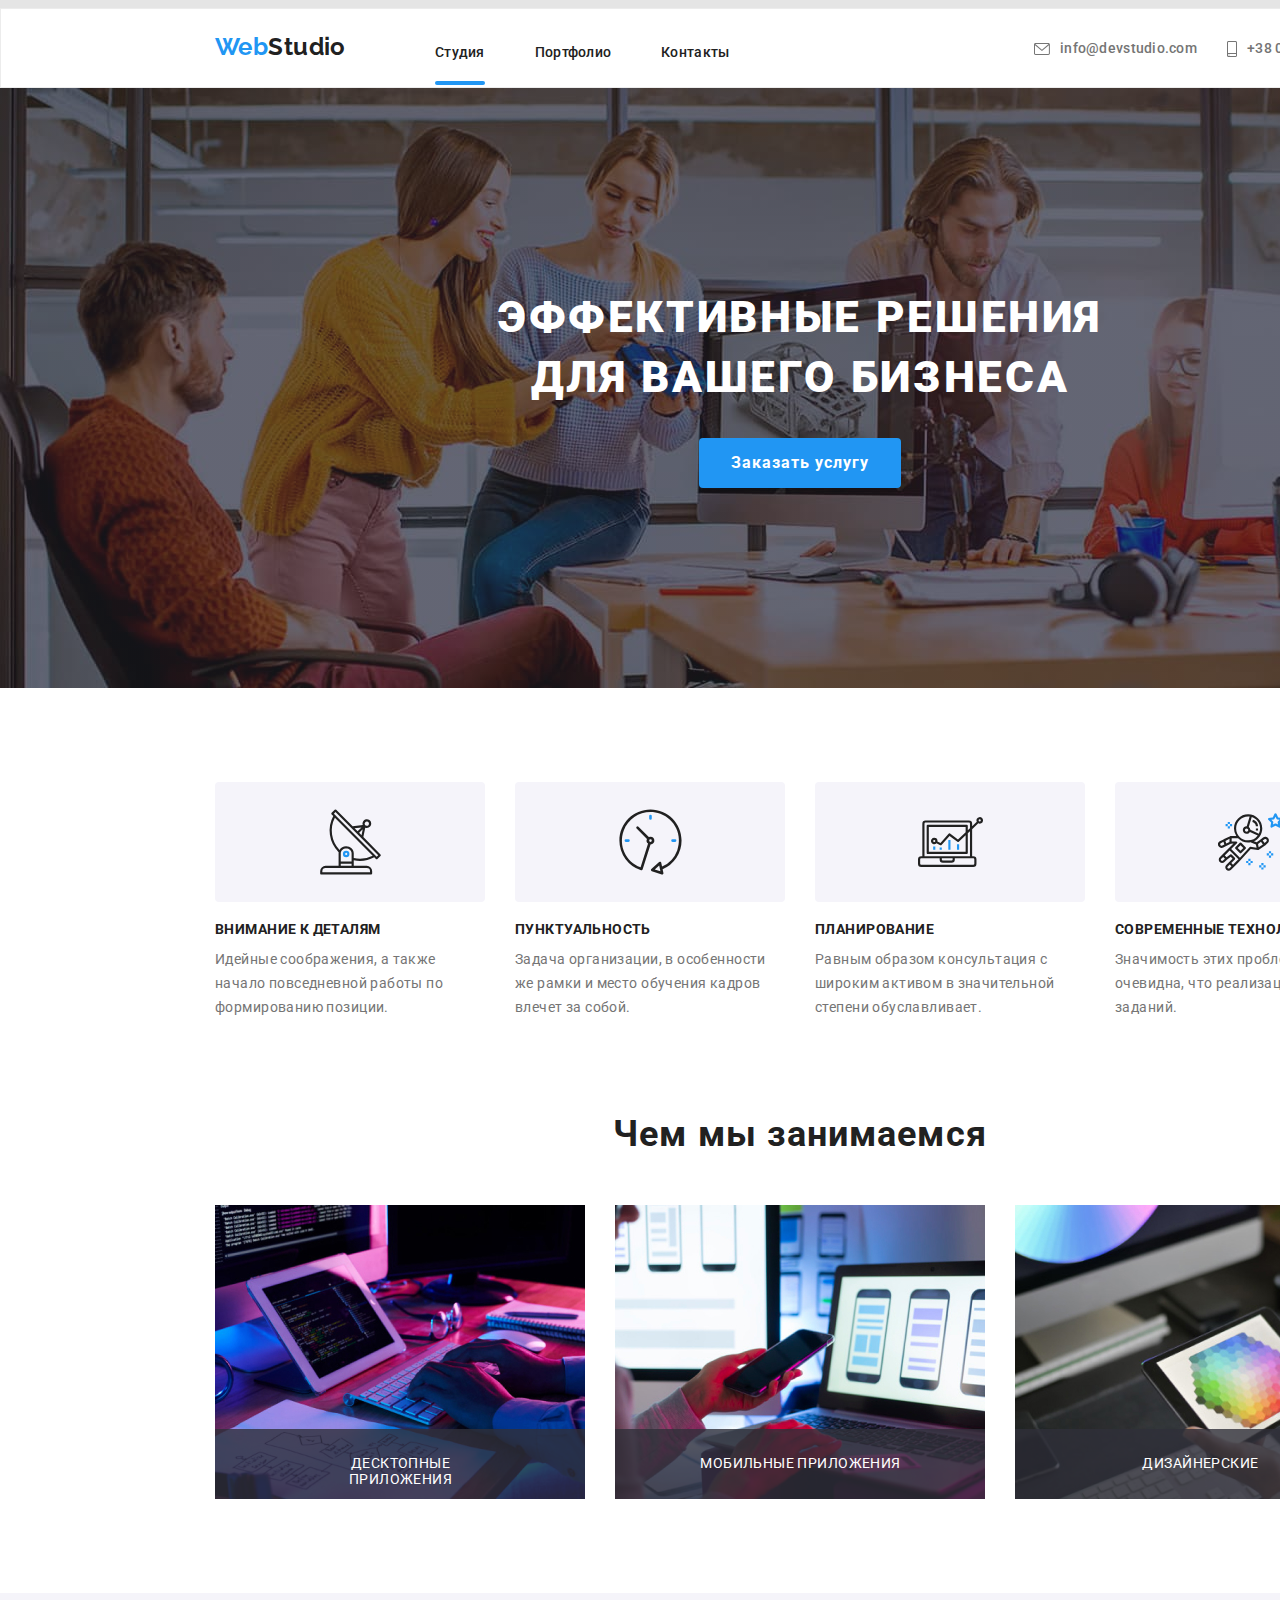
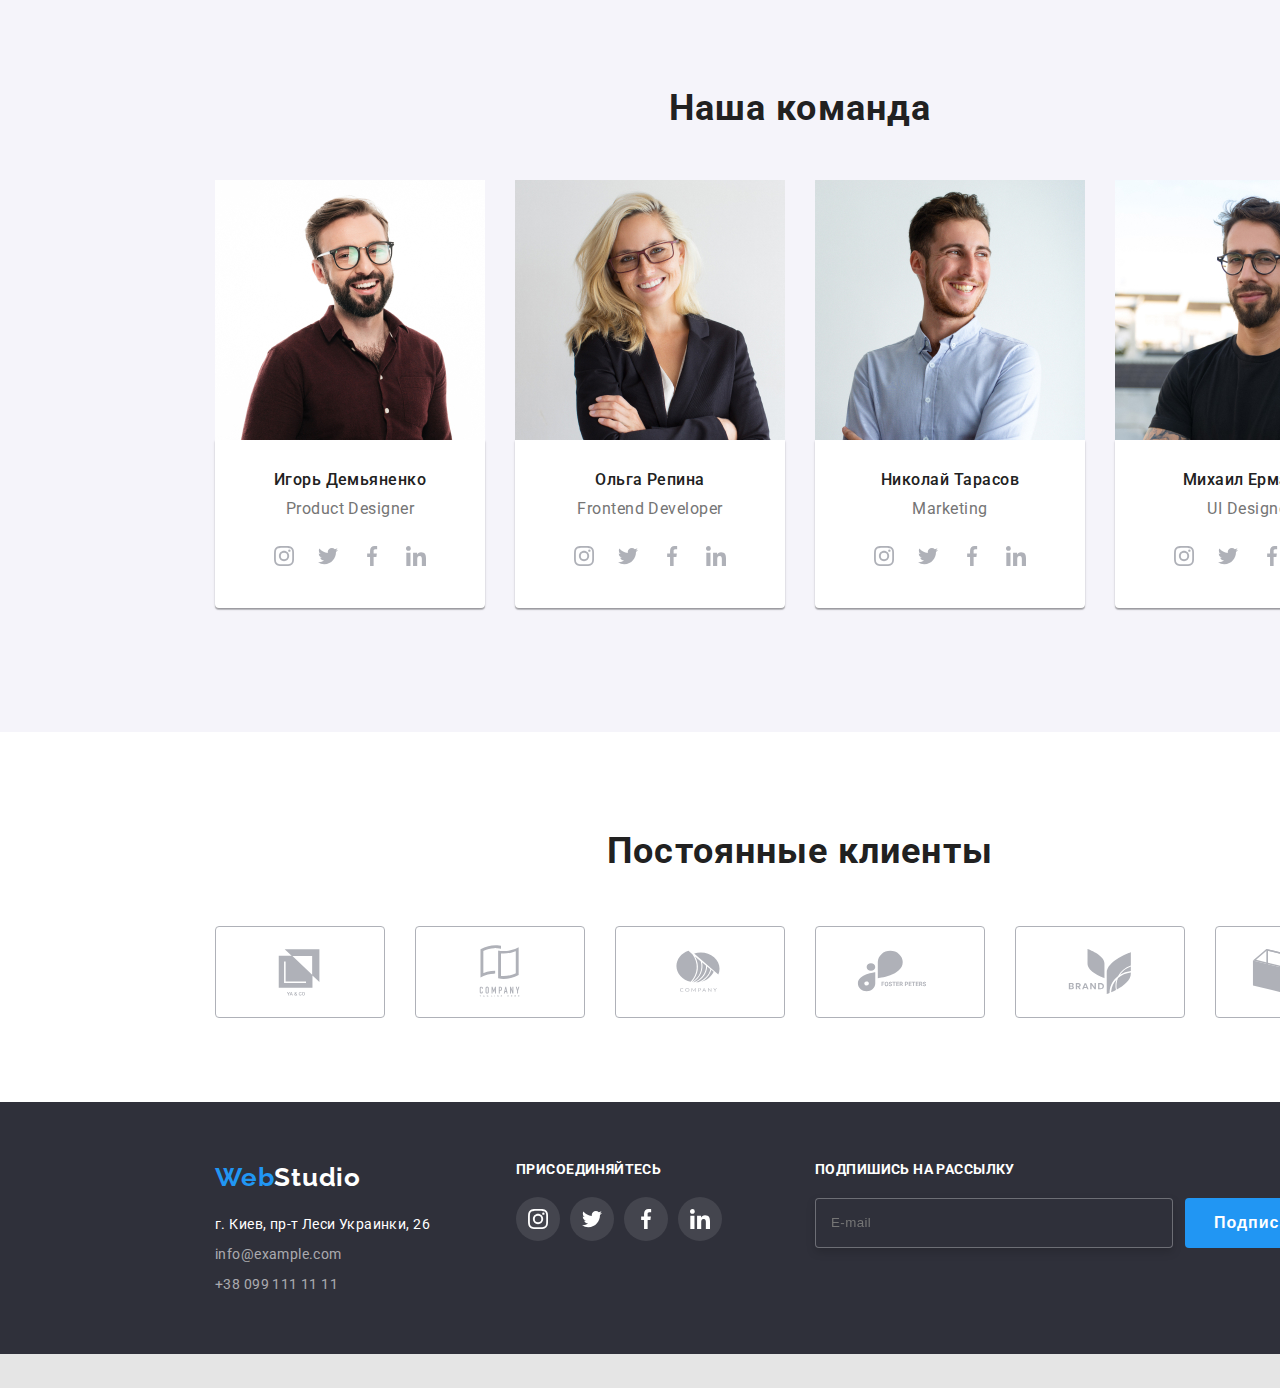
==== commit 0913e6a9: "все" ====
--- a/index.html
+++ b/index.html
@@ -1,6 +1,6 @@
 <!DOCTYPE html>
 <html lang="ru">
-  <head>
+<head>
     <meta charset="UTF-8" />
     <meta http-equiv="X-UA-Compatible" content="IE=edge" />
     <meta name="viewport" content="width=device-width, initial-scale=1.0" />
@@ -8,32 +8,31 @@
     <link rel="preconnect" href="https://fonts.googleapis.com" />
     <link rel="preconnect" href="https://fonts.gstatic.com" crossorigin />
     <link
-      href="https://fonts.googleapis.com/css2?family=Raleway:wght@700&family=Roboto:wght@400;500;700;900&display=swap"
-      rel="stylesheet"
+        href="https://fonts.googleapis.com/css2?family=Raleway:wght@700&family=Roboto:wght@400;500;700;900&display=swap"
+        rel="stylesheet"
     />
     <link
-      rel="stylesheet"
-      href="https://cdnjs.cloudflare.com/ajax/libs/modern-normalize/1.1.0/modern-normalize.min.css"
-      integrity="sha512-wpPYUAdjBVSE4KJnH1VR1HeZfpl1ub8YT/NKx4PuQ5NmX2tKuGu6U/JRp5y+Y8XG2tV+wKQpNHVUX03MfMFn9Q=="
-      crossorigin="anonymous"
-      referrerpolicy="no-referrer"
+        rel="stylesheet"
+        href="https://cdnjs.cloudflare.com/ajax/libs/modern-normalize/1.1.0/modern-normalize.min.css"
+        integrity="sha512-wpPYUAdjBVSE4KJnH1VR1HeZfpl1ub8YT/NKx4PuQ5NmX2tKuGu6U/JRp5y+Y8XG2tV+wKQpNHVUX03MfMFn9Q=="
+        crossorigin="anonymous"
+        referrerpolicy="no-referrer"
     />
     <link rel="stylesheet" href="./css/styles.css">
     <link rel="stylesheet" href="./css/main.min.css" />
-  </head>
-  <body>
-    
-      <header class="header">
+    </head>
+    <body>
+        <header class="header">
         <div class="container header__container">
-             <button type="button" class="header-modal__open-btn" data-header-modal-open>
+            <a class="header-logo link " href="./index.html" lang="en" >
+            <samp class="header-logo__web">Web</samp>Studio
+            </a>
+            <button type="button" class="header-modal__open-btn" data-header-modal-open>
             <svg class="header-modal__icon" width="24" height="16">
-              <use href="./images/mobile/svg/symbol-defs.svg#icon-menu_24px" />
+                <use href="./images/mobile/svg/symbol-defs.svg#icon-menu_24px" />
             </svg>
-          </button>
-          <a class="header-logo link" href="./index.html" lang="en">
-            <samp class="header-logo__web">Web</samp>Studio
-          </a>
-          <div class="header-adress-nav__container">
+            </button>
+        <div class="header-adress-nav__container">
             <nav class="header-adress-nav__nav">
             <ul class="header-adress-nav__nav__list list">
               <li class="header-adress-nav__nav__item">
@@ -48,78 +47,72 @@
                 <a class="header-adress-nav__nav__link link" href="">Контакты</a>
               </li>
             </ul>
-          </nav>
-          <div class="header-adress-nav__connect">
-            <ul class="header-adress-nav__address__list list">
-                <li class="header-adress-nav__address__item">
+            </nav>
+                <div class="header-adress-nav__connect">
+            <ul class="header-adress-nav__address-list list">
+                <li class="header-adress-nav__address-item">
                 <a
-                  class="header-adress-nav__address__link link"
-                  href="mailto:info@devstudio.com">
-                  <svg class="header-adress-nav__address__icon-mail" >
+                    class="header-adress-nav__address-link link"
+                    href="mailto:info@devstudio.com">
+                <svg class="header-adress-nav__address-icon-mail" >
                     <use href="./images/icons.svg#envelope" />
-                  </svg>
-                  info@devstudio.com</a
+                </svg>
+                info@devstudio.com</a
                 >
-              </li>
-              <li class="header-adress-nav__address__item">
-                <a class="header-adress-nav__address__link link" href="tel:+380961111111">
-                  <svg class="header-adress-nav__address__icon-tel" >
+                </li>
+                <li class="header-adress-nav__address-item">
+                <a class="header-adress-nav__address-link link" href="tel:+380961111111">
+                    <svg class="header-adress-nav__address-icon-tel" >
                     <use href="./images/icons.svg#smartphone" />
-                  </svg>
-                  +38 096 111 11 11
-                </a>
-              </li>
-              
+                    </svg>
+                    +38 096 111 11 11
+                </a>
+                </li>
             </ul>
-         </div>
-         
+        </div>
+        </div>
         </div>
         <section class="header-modal">
-          <div class="header-modal__backdrop is-hidden" data-header-modal>
+            <h2 class="visually-hidden">header-modal</h2>
+        <div class="header-modal__backdrop is-hidden" data-header-modal>
             <div class="header-modal__container">
-              <button type="button" class="header-modal__close-btn" data-header-modal-close>
+                <button type="button" class="header-modal__close-btn" data-header-modal-close>
                 <svg class="header-modal__icon" width="18.67" height="18.67">
-                  <use href="./images/vector-sptite.svg#icon-Vector" />
+                    <use href="./images/vector-sptite.svg#icon-Vector" />
                 </svg>
-              </button>
-              <nav class="header-nav">
-                <ul class="header-nav__list list">
-                  <li class="header-nav__item">
-                    <a class="header-nav__link link current" href="./index.html"
-                      >Студия</a>
-                  </li>
-                  <li class="header-nav__item">
-                    <a class="header-nav__link link" href="./portfolio.html"
-                      >Портфолио</a>
-                  </li>
-                  <li class="header-nav__item">
-                    <a class="header-nav__link link" href="">Контакты</a>
-                  </li>
-                </ul>
-              </nav>
-              <div class="header-connect">
+                </button>
+                <nav class="header-nav">
+                    <ul class="header-nav__list list">
+                        <li class="header-nav__item">
+                        <a class="header-nav__link link current" href="./index.html"
+                            >Студия</a>
+                        </li>
+                        <li class="header-nav__item">
+                            <a class="header-nav__link link" href="./portfolio.html"
+                            >Портфолио</a>
+                        </li>
+                        <li class="header-nav__item">
+                            <a class="header-nav__link link" href="">Контакты</a>
+                        </li>
+                    </ul>
+                </nav>
+                <div class="header-connect">
                 <ul class="header-address__list list">
-                  <li class="header-address__item">
-                    <a class="header-address__link link" href="tel:+380961111111">
-                      <!-- <svg class="header-address__icon" width="10" height="16">
-                        <use href="./images/icons.svg#smartphone" /> -->
-                      </svg>
-                      +38 096 111 11 11
-                    </a>
-                  </li>
-                  <li class="header-address__item">
-                    <a
-                      class="header-address__link link"
-                      href="mailto:info@devstudio.com">
-                      <!-- <svg class="header-address__icon" width="16" height="12">
-                        <use href="./images/icons.svg#envelope" />
-                      </svg> -->
-                      info@devstudio.com</a
+                    <li class="header-address__item">
+                        <a class="header-address__link link" href="tel:+380961111111">
+                        +38 096 111 11 11
+                        </a>
+                    </li>
+                    <li class="header-address__item">
+                        <a
+                        class="header-address__link link"
+                        href="mailto:info@devstudio.com">
+                        info@devstudio.com</a
                     >
-                  </li>
+                    </li>
                 </ul>
                 <ul class="list social__list">
-                  <li class="social__item item">
+                    <li class="social__item item">
                     <a href="#" class="social__link link">
                     <p class="social__icon">Instagram</p>
                     </a>
@@ -143,10 +136,9 @@
             </div>
             </div>
             </div>
-        
         </section>
-      </header>
-      <main>
+    </header>
+    <main>
         <section class="hero">
           <div class=" hero__container">
             <h1 class="hero__title">Эффективные решения для вашего бизнеса</h1>
@@ -216,32 +208,51 @@
                 <span class="what-are-we-doing__text"
                   >десктопные приложения</span
                 >
-                <img
-                  src="./images/img.jpg"
+                <picture>
+                    <source
+                     srcset="
+                            ./images/WAWD/img10-des-1x.jpg 1x, 
+                            ./images/WAWD/img10-des-2x.jpg 2x"
+                             media="(min-width: 1200px)" 
+                    >
+                        <img
+                  src="./images/WAWD/img10-des-1x.jpg"
                   alt="печатает на клавиатуре"
-                  width="370"
-                  <!-- height="294" -->
                 />
+                </picture>
+            
               </li>
               <li class="what-are-we-doing__item">
                 <span class="what-are-we-doing__text"
                   >мобильные приложения</span
                 >
-                <img
-                  src="./images/img1.jpg"
+                <picture>
+                    <source
+                     srcset="
+                            ./images/WAWD/img11-des-1x.jpg 1x, 
+                            ./images/WAWD/img11-des-2x.jpg 2x"
+                             media="(min-width: 1200px)" 
+                    >
+                        <img
+                  src="./images/WAWD/img11-des-1x.jpg"
                   alt="телефон в руке"
-                  width="370"
-                  <!-- height="294" -->
                 />
+                </picture>
               </li>
               <li class="what-are-we-doing__item">
                 <p class="what-are-we-doing__text">дизайнерские</p>
-                <img
-                  src="./images/img2.jpg"
+                 <picture>
+                    <source
+                     srcset="
+                            ./images/WAWD/img12-des-1x.jpg 1x, 
+                            ./images/WAWD/img12-des-2x.jpg 2x"
+                             media="(min-width: 1200px)" 
+                    >
+                        <img
+                  src="./images/WAWD/img12-des-1x.jpg"
                   alt="планшет в руке"
-                  width="370"
-                  <!-- height="294" -->
                 />
+                </picture>
               </li>
             </ul>
           </div>
@@ -251,12 +262,27 @@
             <h2 class="our-team__title">Наша команда</h2>
             <ul class="our-team__list list">
               <li class="our-team__item">
-                <img 
-                class="our-team__img"
-                  src="./images/img3.jpg"
-                  alt="сотрудник компании"
-                 
-                />
+                <picture>
+                    <source 
+                        srcset="
+                            ./images/Team/img13-des-1x.jpg 1x, 
+                            ./images/Team/img13-des-2x.jpg 2x"
+                        media="(min-width: 1200px)" /> 
+                    <source 
+                    srcset="
+                        ./images/Team/img13-tab-1x.jpg 1x, 
+                            ./images/Team/img13-tab-2x.jpg 2x"
+                    media="(min-width: 768px)" />
+                <source 
+                    srcset="
+                        ./images/Team/img13-mob-1x.jpg 1x, 
+                            ./images/Team/img13-mob-2x.jpg 2x"
+                    media="(min-width: 480px)" />   
+                    <img   
+                        src="./images/Team/img13-mob-1x.jpg" 
+                        alt="сотрудник"
+                    />    
+                </picture>
                 <div class="employee__container">
                   <h3 class="employee__title">Игорь Демьяненко</h3>
                   <p class="employee__text" lang="en">Product Designer</p>
@@ -309,12 +335,27 @@
                 </div>
               </li>
               <li class="our-team__item">
-                <img
-                class="our-team__img"
-                  src="./images/img4.jpg"
-                  alt="сотрудник компании"
-                  
-                />
+               <picture>
+                    <source 
+                        srcset="
+                            ./images/Team/img14-des-1x.jpg 1x, 
+                            ./images/Team/img14-des-2x.jpg 2x"
+                        media="(min-width: 1200px)" /> 
+                    <source 
+                    srcset="
+                        ./images/Team/img14-tab-1x.jpg 1x, 
+                            ./images/Team/img14-tab-2x.jpg 2x"
+                    media="(min-width: 768px)" />
+                <source 
+                    srcset="
+                        ./images/Team/img14-mob-1x.jpg 1x, 
+                            ./images/Team/img14-mob-2x.jpg 2x"
+                    media="(min-width: 480px)" />   
+                    <img   
+                        src="./images/Team/img14-mob-1x.jpg" 
+                        alt="сотрудник"
+                    />    
+                </picture>
                 <div class="employee__container">
                   <h3 class="employee__title">Ольга Репина</h3>
                   <p class="employee__text" lang="en">Frontend Developer</p>
@@ -367,12 +408,27 @@
                 </div>
               </li>
               <li class="our-team__item">
-                <img
-               class="our-team__img"
-                  src="./images/img5.jpg"
-                  alt="сотрудник компании"
-                
-                />
+                <picture>
+                    <source 
+                        srcset="
+                            ./images/Team/img15-des-1x.jpg 1x, 
+                            ./images/Team/img15-des-2x.jpg 2x"
+                        media="(min-width: 1200px)" /> 
+                    <source 
+                    srcset="
+                        ./images/Team/img15-tab-1x.jpg 1x, 
+                            ./images/Team/img15-tab-2x.jpg 2x"
+                    media="(min-width: 768px)" />
+                <source 
+                    srcset="
+                        ./images/Team/img15-mob-1x.jpg 1x, 
+                            ./images/Team/img15-mob-2x.jpg 2x"
+                    media="(min-width: 480px)" />   
+                    <img   
+                        src="./images/Team/img15-mob-1x.jpg" 
+                        alt="сотрудник"
+                    />    
+                </picture>
                 <div class="employee__container">
                   <h3 class="employee__title">Николай Тарасов</h3>
                   <p class="employee__text" lang="en">Marketing</p>
@@ -425,12 +481,27 @@
                 </div>
               </li>
               <li class="our-team__item">
-                <img
-                class="our-team__img"
-                  src="./images/img6.jpg"
-                  alt="сотрудник компании"
-                  
-                />
+                     <picture>
+                    <source 
+                        srcset="
+                            ./images/Team/img16-des-1x.jpg 1x, 
+                            ./images/Team/img16-des-2x.jpg 2x"
+                        media="(min-width: 1200px)" /> 
+                    <source 
+                    srcset="
+                        ./images/Team/img16-tab-1x.jpg 1x, 
+                            ./images/Team/img16-tab-2x.jpg 2x"
+                    media="(min-width: 768px)" />
+                <source 
+                    srcset="
+                        ./images/Team/img16-mob-1x.jpg 1x, 
+                            ./images/Team/img16-mob-2x.jpg 2x"
+                    media="(min-width: 480px)" />   
+                    <img   
+                        src="./images/Team/img16-mob-1x.jpg" 
+                        alt="сотрудник"
+                    />    
+                </picture>
                 <div class="employee__container">
                   <h3 class="employee__title">Михаил Ермаков</h3>
                   <p class="employee__text" lang="en">UI Designer</p>
@@ -632,16 +703,14 @@
                       <use href="./images/icon-send.svg#icon-icon-send" />
                     </svg>
                   </span>
-                  <!-- <img class="footer-btn__icon" src="./images/icomoon (1)/icon send.svg" alt="#"> -->
                 </span>
               </div>
             </form>
           </div>
         </div>
       </footer>
-    </div>
-
     <section class="modal">
+        <h2 class="visually-hidden">modal</h2>
       <div class="modal__backdrop is-hidden" data-modal>
         <div class="modal__container">
           <button type="button" class="modal__close-btn" data-modal-close>
--- a/css/main.min.css
+++ b/css/main.min.css
@@ -1,2 +1,2 @@
-:root{--h-color: #212121;--paragrapf-color: #757575;--accent-color: #2196f3;--background-color: #ffffff;--transition: color, 250ms cubic-bezier(0.4, 0, 0.2, 1)}html{box-sizing:border-box}*,*::after,*::before{box-sizing:inherit}h1,h2,h3,h4,h5,h6{padding:0;margin:0}p{margin:0;padding:0}ul{margin:0;padding:0}button{cursor:pointer;padding:0;border:none;font:inherit;color:inherit;background-color:transparent}img{display:block;width:100%;max-height:100%}body{font-family:"Roboto", sans-serif;background:#e5e5e5;font-size:14px;line-height:1.71;letter-spacing:0.03em;color:var(--paragrapf-color);margin-left:auto;margin-right:auto}@media screen and (min-width: 0px){body{width:480px}}@media screen and (min-width: 768px){body{width:768px}}@media screen and (min-width: 1200px){body{width:1600px;height:100%}}.list{list-style:none}.link{text-decoration:none}.visually-hidden{position:absolute;clip:rect(0 0 0 0);width:1px;height:1px;margin:-1px}.container{box-sizing:border-box;margin-left:auto;margin-right:auto;padding:60px 15px 60px 15px}@media screen and (min-width: 480px){.container{width:480px}}@media screen and (min-width: 768px){.container{width:768px}}@media screen and (min-width: 1200px){.container{width:1200px;height:100%;padding:94px 15px 94px 15px}}@media screen and (min-width: 768px){.current{color:var(--accent-color)}.current::after{content:"  ";border-radius:2%;transition:background-color 250ms linear;position:absolute;left:0;bottom:-32px;width:100%;height:4px;border-radius:2px;background-color:var(--accent-color)}}.header{background:var(--background-color);border:1px solid #ececec;height:60px}@media screen and (min-width: 768px){.header{height:80px}}.header__container{padding:16px 331px 16px 15px;position:relative;height:60px}@media screen and (min-width: 768px){.header__container{height:80px;padding-top:26px;padding-bottom:26px}}@media screen and (min-width: 1200px){.header__container{height:80px;padding-top:24px;padding-bottom:25px}}.header-connect{margin-left:auto;min-width:307px}.header-nav{margin-bottom:302px}.header-nav__item{margin-bottom:30px}.header-logo{font-family:"Raleway", sans-serif;font-weight:bold;font-size:24px;line-height:1.17;color:var(--h-color)}.header-logo__web{font-family:"Raleway", sans-serif;font-weight:bold;font-size:24px;line-height:1.17;color:var(--accent-color)}.header-nav__link{width:49px;font-weight:500;font-size:40px;line-height:1.175;letter-spacing:0.02em;color:var(--h-color);transition:var(--transition);position:relative}.header-nav__link:hover,.header-nav__link:focus,.header-nav__link:active{color:var(--accent-color)}.header-address__link{font-weight:500;font-size:24px;line-height:1.1;letter-spacing:0.02em;color:var(--paragrapf-color);transition:var(--transition)}.header-address__link:hover,.header-address__link:focus{color:var(--accent-color);font-weight:500;font-size:34px;line-height:1.176;letter-spacing:0.02em}.header-address__item{margin-bottom:32px}.header-address__icon{margin-right:10px;fill:currentColor}@media screen and (min-width: 767px){.header-modal__container,.header-modal__backdrop{display:none}}.hero{width:480px;height:400px;margin-left:auto;margin-right:auto;background:#2f303a;background-image:linear-gradient(rgba(47,48,58,0.4), rgba(47,48,58,0.4)),url(../../images/Hero-mob-1x.jpg);background-size:cover;background-position:center;background-repeat:no-repeat}@media (min-device-pixel-ratio: 2), (min-resolution: 192dpi), (min-resolution: 2dppx){.hero{background-image:linear-gradient(rgba(47,48,58,0.4), rgba(47,48,58,0.4)),url(../../images/Hero-mob-2x.jpg)}}@media screen and (min-width: 768px){.hero{width:768px;height:400px;background-size:cover;background-image:linear-gradient(rgba(47,48,58,0.4), rgba(47,48,58,0.4)),url(../../images/Hero-tab-1x.jpg)}}@media screen and (min-width: 768px) and (min-device-pixel-ratio: 2), screen and (min-width: 768px) and (min-resolution: 192dpi), screen and (min-width: 768px) and (min-resolution: 2dppx){.hero{background-image:linear-gradient(rgba(47,48,58,0.4), rgba(47,48,58,0.4)),url(../../images/Hero-tab-2x.jpg)}}@media screen and (min-width: 1200px){.hero{width:1600px;height:100%;background-image:linear-gradient(rgba(47,48,58,0.4), rgba(47,48,58,0.4)),url(../../images/Hero-des-1x.jpg)}}@media screen and (min-width: 1200px) and (min-device-pixel-ratio: 2), screen and (min-width: 1200px) and (min-resolution: 192dpi), screen and (min-width: 1200px) and (min-resolution: 2dppx){.hero{background-image:linear-gradient(rgba(47,48,58,0.4), rgba(47,48,58,0.4)),url(../../images/Hero-des-2x.jpg)}}@media screen and (max-width: 767px){.hero__container{width:480px;height:400px;padding-left:60px;padding-right:60px;padding-top:118px}}@media screen and (min-width: 768px){.hero__container{width:768px;padding-top:200px;padding-left:204px;padding-right:204px;padding-top:118px}}@media screen and (min-width: 1200px){.hero__container{width:1200px;height:600px;margin-left:auto;margin-right:auto;padding-top:200px;padding-left:252px;padding-right:252px;padding-top:200px}}.btn-container{display:flex;align-items:center;justify-content:space-around}.hero__btn{font-weight:bold;font-size:16px;line-height:1.88;letter-spacing:0.06em;color:var(--background-color);background:#2196f3;box-shadow:0px 4px 4px rgba(0,0,0,0.15);border-radius:4px;padding:10px 32px 10px 32px}.hero__title{font-weight:900;font-size:26px;line-height:1.6;text-align:center;letter-spacing:0.06em;text-transform:uppercase;color:var(--background-color);margin-bottom:30px}@media screen and (min-width: 1200px){.hero__title{font-size:44px;line-height:1.36}}.what-are-we-doing__container{background-color:ffffff}.advantage__item{margin-bottom:30px}@media screen and (min-width: 768px){.advantage__item:nth-child(2n+1){margin-right:30px}.advantage__item:nth-last-child(-n+2){margin-bottom:0}}@media screen and (min-width: 1200px){.advantage__item{width:270px;margin-bottom:0}.advantage__item:nth-last-child(n+3){margin-right:30px}}.advantage__link{display:flex;align-items:center;justify-content:center;margin-bottom:20px;width:450px;height:120px;background-color:#f5f4fa;border-radius:4px}@media screen and (min-width: 768px){.advantage__link{width:354px}}@media screen and (min-width: 1200px){.advantage__link{width:270px}}@media screen and (min-width: 768px){.advantage__list{display:flex;flex-wrap:wrap;width:100%}}@media screen and (min-width: 1200px){.advantage__list{display:flex;margin-bottom:94px}}.advantage-invisible{display:none;justify-content:space-between;margin-left:8px}.advantage__title{font-weight:bold;font-size:14px;line-height:1.14;letter-spacing:0.03em;text-transform:uppercase;color:var(--h-color);margin-bottom:10px;text-align:center}@media screen and (min-width: 768px){.advantage__title{display:flex;align-items:flex-start}}.advantage__text{font-size:14px;line-height:1.7;letter-spacing:0.03em;color:var(--paragrapf-color)}@media screen and (min-width: 768px){.advantage__text{width:354px}}@media screen and (min-width: 1200px){.advantage__text{width:354px;width:270px}}.what-are-we-doing__text{display:block;width:205px;height:16px;box-sizing:content-box;background-color:rgba(47,48,58,0.8);padding:27px 82px 27px 83px;position:absolute;bottom:0;font-size:14px;line-height:1.14;text-align:center;letter-spacing:0.03em;text-transform:uppercase;color:#ffffff}.what-are-we-doing__item{display:flex;position:relative}.what-are-we-doing__item:not(:last-child){margin-right:30px}.what-are-we-doing{background-color:var(--background-color)}.what-are-we-doing__title{font-weight:bold;font-size:36px;line-height:1.17;text-align:center;letter-spacing:0.03em;color:var(--h-color);margin-bottom:50px}@media screen and (max-width: 1200px){.what-are-we-doing__title{display:none}}.what-are-we-doing__list{display:flex}@media screen and (max-width: 1200px){.what-are-we-doing__list{display:none}}.our-team{background:#f5f4fa}.employee-social__list{display:flex;justify-content:center;padding-right:32px;padding-left:32px}.employee__container{background-color:var(--background-color);padding-bottom:30px;padding-top:30px;box-shadow:0px 1px 3px rgba(0,0,0,0.12),0px 1px 1px rgba(0,0,0,0.14),0px 2px 1px rgba(0,0,0,0.2);border-radius:0px 0px 4px 4px}@media screen and (min-width: 768px){.our-team__list{display:flex;flex-wrap:wrap}}@media screen and (min-width: 1200px){.our-team__list{display:flex;flex-wrap:nowrap}}.our-team__item{width:450px;height:630px}@media screen and (min-width: 768px){.our-team__item{width:354px;height:536px}.our-team__item:nth-last-child(2n+2){margin-right:30px}}@media screen and (min-width: 1200px){.our-team__item{width:270px;height:428px}.our-team__item:not(:last-child){margin-right:30px}}.our-team__title{font-weight:bold;font-size:36px;line-height:1.17;text-align:center;letter-spacing:0.03em;color:var(--h-color);margin-bottom:50px}.employee__title{font-weight:500;font-size:16px;line-height:1.19;text-align:center;letter-spacing:0.03em;color:var(--h-color);margin-bottom:10px}.employee__text{font-size:16px;line-height:1.19;text-align:center;letter-spacing:0.03em;color:var(--paragrapf-color);margin-bottom:16px}.employee-social__link{width:44px;height:44px;background-color:000000;display:flex;align-items:center;justify-content:center;border-radius:50%;color:#afb1b8;transition:var(--transition)}.employee-social__link:hover,.employee-social__link:focus{background-color:var(--accent-color);color:#ffffff}.employee-social__icon{fill:currentColor}.customers__item{width:210px;height:92px;margin-bottom:30px}@media screen and (min-width: 480px){.customers__item:nth-last-child(-n+2){margin-bottom:0px}}@media screen and (min-width: 768px){.customers__item:nth-last-child(-n+3){margin-bottom:0px}}@media screen and (min-width: 1200px){.customers__item{margin-bottom:0}}@media screen and (min-width: 1200px){.customers__item+.customers__item{margin-left:30px}}.customers__link{width:210px;height:92px;display:flex;align-items:center;justify-content:center;color:#afb1b8;border:1px solid #afb1b8;box-sizing:border-box;border-radius:4px;transition:var(--transition)}.customers__link:hover,.customers__link:focus{border:1px solid var(--accent-color);color:var(--accent-color)}@media screen and (min-width: 1200px){.customers__link{width:170px}}.customers__icon{fill:currentColor}.customers{background-color:#ffffff}@media screen and (min-width: 767px){.customers__container{height:519px;width:480px;width:100%}}@media screen and (min-width: 767px) and (min-width: 768px){.customers__container{height:397px;width:768px}}@media screen and (min-width: 767px) and (min-width: 1200px){.customers__container{height:370px;width:1200px}}.cuctomers__list{margin-left:auto;margin-right:auto;display:flex;flex-wrap:wrap;justify-content:space-between}@media screen and (min-width: 768px){.cuctomers__list{display:flex;flex-wrap:wrap;justify-content:space-between}}@media screen and (min-width: 1200px){.cuctomers__list{display:flex;flex-wrap:nowrap}}.customers__title{color:var(--h-color);font-weight:bold;font-size:36px;line-height:1.4;letter-spacing:0.03em;margin-bottom:30px;text-align:center}@media screen and (min-width: 1200px){.customers__title{margin-bottom:50px}}.footer-link__title{font-weight:bold;font-size:14px;line-height:1.1;letter-spacing:0.03em;text-transform:uppercase;color:#ffffff;margin-bottom:20px;text-align:center}@media screen and (min-width: 1200px){.footer-link__title{text-align:left}}.footer-link__list{display:flex;justify-content:flex-start}.footer-link__icon{fill:#ffffff}.footer-link__link{color:var(--h-color);width:44px;height:44px;display:flex;align-items:center;justify-content:center;border-radius:50%;background-color:rgba(255,255,255,0.1);transition:var(--transition)}.footer-link__link:hover,.footer-link__link:focus{background-color:var(--accent-color);color:#ffffff}.footer-link__item+.footer-link__item{margin-left:10px}.footer-address__tittle{margin-bottom:9px;height:21px}.footer-background{background:#2f303a}.footer-logo__link{font-family:"Raleway", sans-serif;font-weight:bold;font-size:26px;line-height:1.19;letter-spacing:0.03em;color:var(--background-color);display:flex;justify-content:center;margin-bottom:20px}@media screen and (min-width: 1200px){.footer-logo__link{display:flex;justify-content:flex-start}}.footer-logo__web{color:var(--accent-color)}.footer-address__link{font-style:normal;font-size:14px;line-height:1.71;letter-spacing:0.03em;color:rgba(255,255,255,0.6);transition:var(--transition)}.footer-address__link:hover,.footer-address__link:focus{color:var(--accent-color)}.address-link{color:var(--background-color)}.footer-address__list{min-width:231px;display:flex;flex-direction:column;align-items:center}@media screen and (min-width: 1200px){.footer-address__list{display:flex;align-items:flex-start}}.footer-btn__container{width:200px;height:50px;margin-left:auto;margin-right:auto}.footer-btn__icon{position:relative;left:155px;top:12px}.footer-btn{width:200px;height:50px;padding:10px 62px 10px 29px;background-color:var(--accent-color);transition:box-shadow 250ms cubic-bezier(0.4, 0, 0.2, 1);border-radius:4px;font-weight:bold;font-size:16px;line-height:1.88px;text-align:center;letter-spacing:0.06em;color:#ffffff;margin:0;position:absolute;border:none}.footer-btn:hover{cursor:pointer}.lable-input__container{width:450px;margin-bottom:20px;display:flex;flex-direction:column;align-items:center}@media screen and (min-width: 1200px){.lable-input__container{width:358px;margin-bottom:0;margin-right:12px;display:flex;align-items:flex-start}}.lable-input__lable{font-weight:bold;font-size:14px;line-height:1.14;letter-spacing:0.03em;text-transform:uppercase;color:#ffffff;margin-bottom:20px}.lable-input__input{outline:none;background:#2f303a;border:1px solid rgba(255,255,255,0.3);box-sizing:border-box;filter:drop-shadow(0px 4px 4px rgba(0,0,0,0.15));border-radius:4px;width:100%;height:50px;padding:15px;font-size:1.25;letter-spacing:0.03em;color:rgba(255,255,255,0.6)}.footer__container{padding-top:60px;padding-bottom:60px;display:flex;flex-direction:column;align-items:center;position:relative}@media screen and (min-width: 1200px){.footer__container{height:252px;width:1200px;display:flex;align-items:flex-end}}.footer-logo-link__container{display:flex;flex-direction:column}@media screen and (min-width: 768px){.footer-logo-link__container{display:flex;flex-direction:row}}@media screen and (min-width: 768px){.footer-logo-link__container{display:flex;flex-direction:row}}@media screen and (min-width: 1200px){.footer-logo-link__container{display:flex;flex-direction:row;position:absolute;left:15px}}.footer-logo__container{margin-bottom:60px}@media screen and (min-width: 768px){.footer-logo__container{margin-right:165px}}@media screen and (min-width: 1200px){.footer-logo__container{margin-right:70px;margin-bottom:0}}.footer-field__container{display:flex;flex-direction:column;align-items:center;width:570px;height:100%}@media screen and (min-width: 1200px){.footer-field__container{display:flex;align-items:flex-end;width:570px}}@media screen and (min-width: 1200px){.footer-field__form{display:flex;align-items:flex-end}}.footer-link__container{margin-bottom:60px}.current{color:var(--accent-color)}.all-service-menu__paragraph{font-size:18px;line-height:1.56;letter-spacing:0.03em;height:100%;width:100%;padding:63px 24px 63px 24px;color:#ffffff;letter-spacing:0.03em;background:rgba(33,150,243,0.9);position:absolute;top:0;transform:translateY(100%);transition:transform 250ms}.all-service-menu__container{width:450px;height:294px;position:relative;overflow:hidden}.all-service-menu__container:hover .all-service-menu__paragraph{transform:translateY(0)}@media screen and (min-width: 768px){.all-service-menu__container{width:354px;height:294px}}@media screen and (min-width: 1200px){.all-service-menu__container{width:370px;height:294px}}.service-menu{background-color:#ffffff}.all-service-menu__item{width:100%;margin-bottom:30px}@media screen and (min-width: 768px){.all-service-menu__item:nth-child(2n+1){margin-right:30px}}@media screen and (min-width: 1200px){.all-service-menu__item{margin-right:30px}.all-service-menu__item:nth-child(3n){margin-right:0}}.all-service-menu__item:hover{box-shadow:0px 1px 1px rgba(0,0,0,0.12),0px 4px 4px rgba(0,0,0,0.06),1px 4px 6px rgba(0,0,0,0.16);cursor:pointer;transition:box-shadow,transform 250ms cubic-bezier(0.4, 0, 0.2, 1)}.all-service-menu__container-card{width:100%;height:110px;padding:24px 24px 24px 24px;background:var(--background-color);border-bottom:1px solid #eeeeee;border-left:1px solid #eeeeee;border-right:1px solid #eeeeee;box-sizing:border-box;position:relative}.service-menu__list{display:flex;flex-wrap:wrap;justify-content:flex-start;margin-bottom:50px}@media screen and (min-width: 768px){.service-menu__list{justify-content:center}}@media screen and (min-width: 1200px){.service-menu__list{justify-content:center}}.service-menu__btm{font-weight:500;font-size:16px;line-height:1.62;text-align:center;letter-spacing:0.03em;color:var(--h-color);cursor:pointer;background-color:#f5f4fa;border-radius:4px;padding:6px 22px 6px 22px;transition:box-shadow 250ms cubic-bezier(0.4, 0, 0.2, 1)}.service-menu__btm:hover,.service-menu__btm:focus{color:var(--background-color);background:#2196f3;border-radius:4px;box-shadow:0px 3px 1px rgba(0,0,0,0.1),0px 1px 2px rgba(0,0,0,0.08),0px 2px 2px rgba(0,0,0,0.12)}.service-menu__list>li{margin-right:8px;margin-bottom:15px}.service-menu__list>li:nth-last-child(-n+2){margin-bottom:0}.all-service-menu__paragraph-card{margin-top:4px;font-size:16px;line-height:30px;letter-spacing:0.03em;color:var(--paragrapf-color)}.service-menu__title{display:none}.all-service-menu__title-card{font-weight:bold;font-size:18px;line-height:2;letter-spacing:0.06em;color:var(--h-color)}.portfolio-img{background-image:cover;width:100%;display:block}.all-service-menu__list{display:flex;flex-wrap:wrap;margin-bottom:50px;margin-bottom:-30px;box-sizing:border-box}.all-service-menu__item{width:450px;height:404px}@media screen and (min-width: 768px){.all-service-menu__item{width:354px;height:404px}}@media screen and (min-width: 1200px){.all-service-menu__item{width:370px;height:404px}}.modal{padding:0}.modal__backdrop{position:fixed;top:0%;left:0;width:100vw;height:100vw;background-color:rgba(0,0,0,0.2);transition:opacity 250ms, visibility 500ms}.modal__container{width:450px;height:609px;background-color:var(--background-color);box-shadow:0px 1px 3px rgba(0,0,0,0.12),0px 1px 1px rgba(0,0,0,0.14),0px 2px 1px rgba(0,0,0,0.2);border-radius:4px;position:absolute;top:75%;bottom:50%;left:50%;transform:translate(-50%, -50%);padding:40px}@media screen and (min-width: 768px){.modal__container{top:55%;bottom:50%;left:50%}}@media screen and (min-width: 1200px){.modal__container{width:528px;height:581px;top:40%;bottom:50%;left:50%}}.modal__close-btn{width:30px;height:30px;background:var(--background-color);border:1px solid rgba(0,0,0,0.1);border-radius:50%;display:flex;justify-content:center;align-items:center;position:absolute;right:8px;top:8px;color:#000000;transition:color 250ms cubic-bezier(0.4, 0, 0.2, 1)}.modal__close-btn:hover{color:var(--accent-color)}.modal__icon{fill:currentColor}.is-hidden{opacity:0;pointer-events:none;visibility:hidden}.modal-btn-container{display:flex;justify-content:center;box-sizing:border-box}.modal__submit-btn{display:inline-block;align-items:center;min-width:200px;min-height:50px;position:absolute;bottom:40px;background:var(--accent-color);border-radius:4px;color:var(--background-color);padding:10px 55px 10px 56px;font-weight:bold;font-size:16px;line-height:1.9px;text-align:center;letter-spacing:0.06em;transition:box-shadow 250ms cubic-bezier(0.4, 0, 0.2, 1);bottom:40px;right:50%;transform:translateX(50%)}.modal__submit-btn:hover{cursor:pointer;box-shadow:0px 4px 4px rgba(0,0,0,0.15)}.modal__title{font-weight:bold;font-size:20px;line-height:1.15;text-align:center;letter-spacing:0.03em;color:var(--h-color)}.modal__form-container{position:relative;margin-bottom:8px}.modal__form-lable{font-size:12px;line-height:1.17;letter-spacing:0.01em;color:#757575;margin-bottom:4px;width:100%;height:15px}.modal__form-input{padding:15px;width:100%;max-height:40px;border:1px solid rgba(33,33,33,0.2);border-radius:4px;padding-left:35px;display:flex;box-sizing:border-box;outline:none;color:black;transition:border 250ms cubic-bezier(0.4, 0, 0.2, 1)}.modal__form-input:focus+.modal__icon-container{color:var(--accent-color)}.modal__form-input:focus{border:solid var(--accent-color)}.span__modal-svg{margin-right:7px;display:flex;align-items:flex-start}.modal__icon-container{display:flex;position:absolute;top:50%;left:12px;transform:translateY(50%);color:var(--h-color);transition:color 250ms cubic-bezier(0.4, 0, 0.2, 1)}.modal-svg{fill:currentColor;transform:var(--transition)}.modal__form-textarea{transition:border 250ms cubic-bezier(0.4, 0, 0.2, 1);margin-bottom:10px}.modal__form-textarea:focus{border:solid var(--accent-color)}textarea{width:100%;max-height:120px;border:1px solid rgba(33,33,33,0.2);border-radius:4px;font-size:1.14;line-height:16px;letter-spacing:0.01em;color:var(--h-color);padding:12px 16px;resize:none;outline:none}.modal-heckbox__link{color:var(--accent-color)}.modal-heckbox__container{position:relative}.modal-heckbox__text{margin-left:24px;font-size:12px;line-height:1.17;letter-spacing:0.03em;color:#757575}.modal-heckbox__text span{display:inline-block;position:absolute;bottom:5px;left:0;width:15px;height:15px;border-radius:2px;border:2px solid var(--h-color);margin-right:7px}@media screen and (min-width: 1200px){.modal-heckbox__text span{left:13px}}.modal-heckbox__text:hover span{cursor:pointer}@media screen and (min-width: 1200px){.modal-heckbox__text{font-size:14px;line-height:1.7;padding-left:13px}}.modal-heckbox__icon{fill:transparent}.modal-heckbox__check:checked+.modal-heckbox__text span{border:none;background-color:var(--accent-color)}.modal-heckbox__check:checked ~ .modal-heckbox__text .modal-heckbox__icon{fill:#FFFFFF}.header-modal{padding:0;position:absolute;z-index:2}@media screen and (min-width: 767px){.header-modal{display:none}}.header-modal__backdrop{position:fixed;top:0%;left:0;width:100vw;height:100%;background-color:rgba(0,0,0,0.2)}.header-modal__container{padding-top:40px;padding-left:40px;width:480px;height:796px;background-color:var(--background-color);box-shadow:0px 1px 3px rgba(0,0,0,0.12),0px 1px 1px rgba(0,0,0,0.14),0px 2px 1px rgba(0,0,0,0.2);border-radius:4px;position:relative}.header-modal__icon{fill:currentColor}.header-modal__open-btn{background:var(--background-color);display:flex;justify-content:center;align-items:center;position:absolute;right:22px;top:22px;bottom:100px;color:#000000;transition:color 250ms cubic-bezier(0.4, 0, 0.2, 1)}.header-modal__open-btn:hover{color:var(--accent-color)}@media screen and (min-width: 767px){.header-modal__open-btn{display:none}}.header-modal__close-btn{width:30px;height:30px;background:var(--background-color);display:flex;justify-content:center;align-items:center;position:absolute;right:25px;top:21px;color:#000000;transition:color 250ms cubic-bezier(0.4, 0, 0.2, 1)}.header-modal__close-btn:hover{color:var(--accent-color)}.header-modal__title{font-weight:bold;font-size:20px;line-height:1.15;text-align:center;letter-spacing:0.03em;color:var(--h-color)}.social__icon{font-weight:500;font-size:18px;line-height:22px;letter-spacing:0.02em;color:#2196f3}.social__list{display:flex}.social__item{width:100%px;height:20px;padding-right:10px}.social__item+.social__item{border-left:1px solid rgba(33,33,33,0.2);padding-left:10px}.header-adress-nav__container{display:flex;width:100%;position:absolute;top:0}@media screen and (max-width: 767px){.header-adress-nav__container{display:none}}@media screen and (min-width: 768px){.header-adress-nav__container{height:80px}}@media screen and (min-width: 768px){.header-adress-nav__container{height:80px}}@media screen and (min-width: 768px){.current{color:var(--accent-color)}.current::after{content:"  ";display:flex;border-radius:2%;transition:background-color 250ms linear;position:absolute;left:0;bottom:-25px;width:100%;height:4px;border-radius:2px;background-color:var(--accent-color)}}.header-adress-nav__connect{height:100%}@media screen and (min-width: 768px){.header-adress-nav__connect{padding:0;margin-left:84px}}@media screen and (min-width: 1200px){.header-adress-nav__connect{padding-top:32px;padding-bottom:32px;margin-left:305px}}.header-adress-nav__nav{width:294px;justify-content:space-between;align-items:center;margin-left:220px;padding-top:32px;height:100%}.header-adress-nav__nav__item:not(:last-child){margin-right:50px}.header-adress-nav__nav__list,.header-adress-nav__address__list{display:flex;justify-content:space-between}.header-adress-nav__address__list{width:100%;z-index:3}@media screen and (min-width: 768px){.header-adress-nav__address__list{display:flex;flex-direction:column;padding-top:21px;padding-bottom:21px;padding-right:15px}}@media screen and (min-width: 1200px){.header-adress-nav__address__list{display:flex;flex-direction:row;padding:0}}.header-adress-nav__address__icon-mail{fill:currentColor}@media screen and (min-width: 768px){.header-adress-nav__address__icon-mail{margin-right:8px;width:14px;height:10px}}@media screen and (min-width: 1200px){.header-adress-nav__address__icon-mail{margin-right:10px;width:16px;height:12px}}.header-adress-nav__address__icon-tel{fill:currentColor}@media screen and (min-width: 768px){.header-adress-nav__address__icon-tel{margin-right:10px;width:10px;height:14px}}@media screen and (min-width: 1200px){.header-adress-nav__address__icon-tel{margin-right:10px;width:10px;height:16px}}.header-adress-nav__nav__link{font-weight:500;font-size:14px;line-height:1.14;letter-spacing:0.02em;color:var(--h-color);transition:var(--transition);position:relative}.header-adress-nav__nav__link:hover,.header-adress-nav__nav__link:focus,.header-adress-nav__nav__link:active{color:var(--accent-color)}.header-adress-nav__nav__link:hover{color:var(--accent-color)}.header-adress-nav__address__link{font-weight:500;letter-spacing:0.02em;color:var(--paragrapf-color);display:flex;align-items:center;transition:var(--transition)}.header-adress-nav__address__link:hover,.header-adress-nav__address__link:focus{color:var(--accent-color)}@media screen and (min-width: 768px){.header-adress-nav__address__link{font-size:12px;line-height:1.17}}@media screen and (min-width: 1200px){.header-adress-nav__address__link{font-size:14px;line-height:1.1}}@media screen and (min-width: 768px){.header-adress-nav__address__item+.header-adress-nav__address__item{margin-left:0px;margin-top:10px}}@media screen and (min-width: 1200px){.header-adress-nav__address__item+.header-adress-nav__address__item{margin-left:30px;margin-top:0}}
+:root{--h-color: #212121;--paragrapf-color: #757575;--accent-color: #2196f3;--background-color: #ffffff;--transition: color, 250ms cubic-bezier(0.4, 0, 0.2, 1)}html{box-sizing:border-box}*,*::after,*::before{box-sizing:inherit}h1,h2,h3,h4,h5,h6{padding:0;margin:0}p{margin:0;padding:0}ul{margin:0;padding:0}button{cursor:pointer;padding:0;border:none;font:inherit;color:inherit;background-color:transparent}img{display:block;width:100%;max-height:100%}body{font-family:"Roboto", sans-serif;background:#e5e5e5;font-size:14px;line-height:1.71;letter-spacing:0.03em;color:var(--paragrapf-color);margin-left:auto;margin-right:auto}@media screen and (min-width: 0px){body{width:480px}}@media screen and (min-width: 768px){body{width:768px}}@media screen and (min-width: 1200px){body{width:1600px;height:100%}}.list{list-style:none}.link{text-decoration:none;cursor:pointer}.visually-hidden{position:absolute;clip:rect(0 0 0 0);width:1px;height:1px;margin:-1px}.container{box-sizing:border-box;margin-left:auto;margin-right:auto;padding:60px 15px 60px 15px}@media screen and (min-width: 480px){.container{width:480px}}@media screen and (min-width: 768px){.container{width:768px}}@media screen and (min-width: 1200px){.container{width:1200px;height:100%;padding:94px 15px 94px 15px}}@media screen and (min-width: 768px){.current{color:var(--accent-color)}.current::after{content:"  ";border-radius:2%;transition:background-color 250ms linear;position:absolute;left:0;bottom:-32px;width:100%;height:4px;border-radius:2px;background-color:var(--accent-color)}}.header{background:var(--background-color);border:1px solid #ececec;height:60px}@media screen and (min-width: 768px){.header{height:80px}}.header__container{padding:16px 331px 16px 15px;position:relative;height:60px}@media screen and (min-width: 768px){.header__container{height:80px;padding-top:26px;padding-bottom:26px}}@media screen and (min-width: 1200px){.header__container{height:80px;padding-top:24px;padding-bottom:25px}}.header-connect{margin-left:auto;min-width:307px}.header-nav{margin-bottom:302px}.header-nav__item{margin-bottom:30px}.header-logo{font-family:"Raleway", sans-serif;font-weight:bold;font-size:24px;line-height:1.17;color:var(--h-color);position:absolute;z-index:3}@media screen and (max-width: 768px){.header-logo{display:none}}.header-logo__web{font-family:"Raleway", sans-serif;font-weight:bold;font-size:24px;line-height:1.17;color:var(--accent-color)}.header-nav__link{width:49px;font-weight:500;font-size:40px;line-height:1.175;letter-spacing:0.02em;color:var(--h-color);transition:var(--transition);position:relative}.header-nav__link:hover,.header-nav__link:focus,.header-nav__link:active{color:var(--accent-color)}.header-address__link{font-weight:500;font-size:24px;line-height:1.1;letter-spacing:0.02em;color:var(--paragrapf-color);transition:var(--transition)}.header-address__link:hover,.header-address__link:focus{color:var(--accent-color);font-weight:500;font-size:34px;line-height:1.176;letter-spacing:0.02em}.header-address__item{margin-bottom:32px}.header-address__icon{margin-right:10px;fill:currentColor}@media screen and (min-width: 767px){.header-modal__container,.header-modal__backdrop{display:none}}.hero{width:480px;height:400px;margin-left:auto;margin-right:auto;background:#2f303a;background-image:linear-gradient(rgba(47,48,58,0.4), rgba(47,48,58,0.4)),url(../../images/Hero-mob-1x.jpg);background-size:cover;background-position:center;background-repeat:no-repeat}@media (min-device-pixel-ratio: 2), (min-resolution: 192dpi), (min-resolution: 2dppx){.hero{background-image:linear-gradient(rgba(47,48,58,0.4), rgba(47,48,58,0.4)),url(../../images/Hero-mob-2x.jpg)}}@media screen and (min-width: 768px){.hero{width:768px;height:400px;background-size:cover;background-image:linear-gradient(rgba(47,48,58,0.4), rgba(47,48,58,0.4)),url(../../images/Hero-tab-1x.jpg)}}@media screen and (min-width: 768px) and (min-device-pixel-ratio: 2), screen and (min-width: 768px) and (min-resolution: 192dpi), screen and (min-width: 768px) and (min-resolution: 2dppx){.hero{background-image:linear-gradient(rgba(47,48,58,0.4), rgba(47,48,58,0.4)),url(../../images/Hero-tab-2x.jpg)}}@media screen and (min-width: 1200px){.hero{width:1600px;height:100%;background-image:linear-gradient(rgba(47,48,58,0.4), rgba(47,48,58,0.4)),url(../../images/Hero-des-1x.jpg)}}@media screen and (min-width: 1200px) and (min-device-pixel-ratio: 2), screen and (min-width: 1200px) and (min-resolution: 192dpi), screen and (min-width: 1200px) and (min-resolution: 2dppx){.hero{background-image:linear-gradient(rgba(47,48,58,0.4), rgba(47,48,58,0.4)),url(../../images/Hero-des-2x.jpg)}}@media screen and (max-width: 767px){.hero__container{width:480px;height:400px;padding-left:60px;padding-right:60px;padding-top:118px}}@media screen and (min-width: 768px){.hero__container{width:768px;padding-top:200px;padding-left:204px;padding-right:204px;padding-top:118px}}@media screen and (min-width: 1200px){.hero__container{width:1200px;height:600px;margin-left:auto;margin-right:auto;padding-top:200px;padding-left:252px;padding-right:252px;padding-top:200px}}.btn-container{display:flex;align-items:center;justify-content:space-around}.hero__btn{font-weight:bold;font-size:16px;line-height:1.88;letter-spacing:0.06em;color:var(--background-color);background:#2196f3;box-shadow:0px 4px 4px rgba(0,0,0,0.15);border-radius:4px;padding:10px 32px 10px 32px}.hero__title{font-weight:900;font-size:26px;line-height:1.6;text-align:center;letter-spacing:0.06em;text-transform:uppercase;color:var(--background-color);margin-bottom:30px}@media screen and (min-width: 1200px){.hero__title{font-size:44px;line-height:1.36}}.what-are-we-doing__container{background-color:ffffff}.advantage__item{margin-bottom:30px}@media screen and (min-width: 768px){.advantage__item:nth-child(2n+1){margin-right:30px}.advantage__item:nth-last-child(-n+2){margin-bottom:0}}@media screen and (min-width: 1200px){.advantage__item{width:270px;margin-bottom:0}.advantage__item:nth-last-child(n+3){margin-right:30px}}.advantage__link{display:flex;align-items:center;justify-content:center;margin-bottom:20px;width:450px;height:120px;background-color:#f5f4fa;border-radius:4px}@media screen and (min-width: 768px){.advantage__link{width:354px}}@media screen and (min-width: 1200px){.advantage__link{width:270px}}@media screen and (min-width: 768px){.advantage__list{display:flex;flex-wrap:wrap;width:100%}}@media screen and (min-width: 1200px){.advantage__list{display:flex;margin-bottom:94px}}.advantage-invisible{display:none;justify-content:space-between;margin-left:8px}.advantage__title{font-weight:bold;font-size:14px;line-height:1.14;letter-spacing:0.03em;text-transform:uppercase;color:var(--h-color);margin-bottom:10px;text-align:center}@media screen and (min-width: 768px){.advantage__title{display:flex;align-items:flex-start}}.advantage__text{font-size:14px;line-height:1.7;letter-spacing:0.03em;color:var(--paragrapf-color)}@media screen and (min-width: 768px){.advantage__text{width:354px}}@media screen and (min-width: 1200px){.advantage__text{width:354px;width:270px}}.what-are-we-doing__text{display:block;width:205px;height:16px;box-sizing:content-box;background-color:rgba(47,48,58,0.8);padding:27px 82px 27px 83px;position:absolute;bottom:0;font-size:14px;line-height:1.14;text-align:center;letter-spacing:0.03em;text-transform:uppercase;color:#ffffff}.what-are-we-doing__item{display:flex;position:relative;width:370px}.what-are-we-doing__item:not(:last-child){margin-right:30px}.what-are-we-doing{background-color:var(--background-color)}.what-are-we-doing__title{font-weight:bold;font-size:36px;line-height:1.17;text-align:center;letter-spacing:0.03em;color:var(--h-color);margin-bottom:50px}@media screen and (max-width: 1200px){.what-are-we-doing__title{display:none}}.what-are-we-doing__list{display:flex}@media screen and (max-width: 1200px){.what-are-we-doing__list{display:none}}.our-team{background:#f5f4fa}.employee-social__list{display:flex;justify-content:center;padding-right:32px;padding-left:32px}.employee__container{background-color:var(--background-color);padding-bottom:30px;padding-top:30px;box-shadow:0px 1px 3px rgba(0,0,0,0.12),0px 1px 1px rgba(0,0,0,0.14),0px 2px 1px rgba(0,0,0,0.2);border-radius:0px 0px 4px 4px}@media screen and (min-width: 768px){.our-team__list{display:flex;flex-wrap:wrap}}@media screen and (min-width: 1200px){.our-team__list{display:flex;flex-wrap:nowrap}}.our-team__item{width:450px;height:630px}@media screen and (min-width: 768px){.our-team__item{margin-bottom:30px;width:354px;height:536px}.our-team__item:nth-last-child(2n+2){margin-right:30px}.our-team__item:nth-last-child(-n+2){margin-bottom:0px}}@media screen and (min-width: 1200px){.our-team__item{width:270px;height:428px}.our-team__item:not(:last-child){margin-right:30px}}.our-team__title{font-weight:bold;font-size:36px;line-height:1.17;text-align:center;letter-spacing:0.03em;color:var(--h-color);margin-bottom:50px}.employee__title{font-weight:500;font-size:16px;line-height:1.19;text-align:center;letter-spacing:0.03em;color:var(--h-color);margin-bottom:10px}.employee__text{font-size:16px;line-height:1.19;text-align:center;letter-spacing:0.03em;color:var(--paragrapf-color);margin-bottom:16px}.employee-social__link{width:44px;height:44px;background-color:000000;display:flex;align-items:center;justify-content:center;border-radius:50%;color:#afb1b8;transition:var(--transition)}.employee-social__link:hover,.employee-social__link:focus{background-color:var(--accent-color);color:#ffffff}.employee-social__icon{fill:currentColor}.customers__item{width:210px;height:92px;margin-bottom:30px}@media screen and (min-width: 480px){.customers__item:nth-last-child(-n+2){margin-bottom:0px}}@media screen and (min-width: 768px){.customers__item:nth-last-child(-n+3){margin-bottom:0px}}@media screen and (min-width: 1200px){.customers__item{margin-bottom:0}}@media screen and (min-width: 1200px){.customers__item+.customers__item{margin-left:30px}}.customers__link{width:210px;height:92px;display:flex;align-items:center;justify-content:center;color:#afb1b8;border:1px solid #afb1b8;box-sizing:border-box;border-radius:4px;transition:var(--transition)}.customers__link:hover,.customers__link:focus{border:1px solid var(--accent-color);color:var(--accent-color)}@media screen and (min-width: 1200px){.customers__link{width:170px}}.customers__icon{fill:currentColor}.customers{background-color:#ffffff}@media screen and (min-width: 767px){.customers__container{height:519px;width:480px;width:100%}}@media screen and (min-width: 767px) and (min-width: 768px){.customers__container{height:397px;width:768px}}@media screen and (min-width: 767px) and (min-width: 1200px){.customers__container{height:370px;width:1200px}}.cuctomers__list{margin-left:auto;margin-right:auto;display:flex;flex-wrap:wrap;justify-content:space-between}@media screen and (min-width: 768px){.cuctomers__list{display:flex;flex-wrap:wrap;justify-content:space-between}}@media screen and (min-width: 1200px){.cuctomers__list{display:flex;flex-wrap:nowrap}}.customers__title{color:var(--h-color);font-weight:bold;font-size:36px;line-height:1.4;letter-spacing:0.03em;margin-bottom:30px;text-align:center}@media screen and (min-width: 1200px){.customers__title{margin-bottom:50px}}.footer-link__title{font-weight:bold;font-size:14px;line-height:1.1;letter-spacing:0.03em;text-transform:uppercase;color:#ffffff;margin-bottom:20px;text-align:center}@media screen and (min-width: 1200px){.footer-link__title{text-align:left}}.footer-link__list{display:flex;justify-content:flex-start}.footer-link__icon{fill:#ffffff}.footer-link__link{color:var(--h-color);width:44px;height:44px;display:flex;align-items:center;justify-content:center;border-radius:50%;background-color:rgba(255,255,255,0.1);transition:var(--transition)}.footer-link__link:hover,.footer-link__link:focus{background-color:var(--accent-color);color:#ffffff}.footer-link__item+.footer-link__item{margin-left:10px}.footer-address__tittle{margin-bottom:9px;height:21px}.footer-background{background:#2f303a}.footer-logo__link{font-family:"Raleway", sans-serif;font-weight:bold;font-size:26px;line-height:1.19;letter-spacing:0.03em;color:var(--background-color);display:flex;justify-content:center;margin-bottom:20px}@media screen and (min-width: 1200px){.footer-logo__link{display:flex;justify-content:flex-start}}.footer-logo__web{color:var(--accent-color)}.footer-address__link{font-style:normal;font-size:14px;line-height:1.71;letter-spacing:0.03em;color:rgba(255,255,255,0.6);transition:var(--transition)}.footer-address__link:hover,.footer-address__link:focus{color:var(--accent-color)}.address-link{color:var(--background-color)}.footer-address__list{min-width:231px;display:flex;flex-direction:column;align-items:center}@media screen and (min-width: 1200px){.footer-address__list{display:flex;align-items:flex-start}}.footer-btn__container{width:200px;height:50px;margin-left:auto;margin-right:auto}.footer-btn__icon{position:relative;left:155px;top:12px}.footer-btn{width:200px;height:50px;padding:10px 62px 10px 29px;background-color:var(--accent-color);transition:box-shadow 250ms cubic-bezier(0.4, 0, 0.2, 1);border-radius:4px;font-weight:bold;font-size:16px;line-height:1.88px;text-align:center;letter-spacing:0.06em;color:#ffffff;margin:0;position:absolute;border:none}.footer-btn:hover{cursor:pointer}.lable-input__container{width:450px;margin-bottom:20px;display:flex;flex-direction:column;align-items:center}@media screen and (min-width: 1200px){.lable-input__container{width:358px;margin-bottom:0;margin-right:12px;display:flex;align-items:flex-start}}.lable-input__lable{font-weight:bold;font-size:14px;line-height:1.14;letter-spacing:0.03em;text-transform:uppercase;color:#ffffff;margin-bottom:20px}.lable-input__input{outline:none;background:#2f303a;border:1px solid rgba(255,255,255,0.3);box-sizing:border-box;filter:drop-shadow(0px 4px 4px rgba(0,0,0,0.15));border-radius:4px;width:100%;height:50px;padding:15px;font-size:1.25;letter-spacing:0.03em;color:rgba(255,255,255,0.6)}.footer__container{padding-top:60px;padding-bottom:60px;display:flex;flex-direction:column;align-items:center;position:relative}@media screen and (min-width: 1200px){.footer__container{height:252px;width:1200px;display:flex;align-items:flex-end}}.footer-logo-link__container{display:flex;flex-direction:column}@media screen and (min-width: 768px){.footer-logo-link__container{display:flex;flex-direction:row}}@media screen and (min-width: 768px){.footer-logo-link__container{display:flex;flex-direction:row}}@media screen and (min-width: 1200px){.footer-logo-link__container{display:flex;flex-direction:row;position:absolute;left:15px}}.footer-logo__container{margin-bottom:60px}@media screen and (min-width: 768px){.footer-logo__container{margin-right:165px}}@media screen and (min-width: 1200px){.footer-logo__container{margin-right:70px;margin-bottom:0}}.footer-field__container{display:flex;flex-direction:column;align-items:center;width:570px;height:100%}@media screen and (min-width: 1200px){.footer-field__container{display:flex;align-items:flex-end;width:570px}}@media screen and (min-width: 1200px){.footer-field__form{display:flex;align-items:flex-end}}.footer-link__container{margin-bottom:60px}.current{color:var(--accent-color)}.all-service-menu__paragraph{font-size:18px;line-height:1.56;letter-spacing:0.03em;height:100%;width:100%;padding:63px 24px 63px 24px;color:#ffffff;letter-spacing:0.03em;background:rgba(33,150,243,0.9);position:absolute;top:0;transform:translateY(100%);transition:transform 250ms}.all-service-menu__container{width:450px;height:294px;position:relative;overflow:hidden}.all-service-menu__container:hover .all-service-menu__paragraph{transform:translateY(0)}@media screen and (min-width: 768px){.all-service-menu__container{width:354px;height:294px}}@media screen and (min-width: 1200px){.all-service-menu__container{width:370px;height:294px}}.service-menu{background-color:#ffffff}.all-service-menu__item{width:100%;margin-bottom:30px}@media screen and (min-width: 768px){.all-service-menu__item:nth-child(2n+1){margin-right:30px}}@media screen and (min-width: 1200px){.all-service-menu__item{margin-right:30px}.all-service-menu__item:nth-child(3n){margin-right:0}}.all-service-menu__item:hover{box-shadow:0px 1px 1px rgba(0,0,0,0.12),0px 4px 4px rgba(0,0,0,0.06),1px 4px 6px rgba(0,0,0,0.16);cursor:pointer;transition:box-shadow,transform 250ms cubic-bezier(0.4, 0, 0.2, 1)}.all-service-menu__container-card{width:100%;height:110px;padding:24px 24px 24px 24px;background:var(--background-color);border-bottom:1px solid #eeeeee;border-left:1px solid #eeeeee;border-right:1px solid #eeeeee;box-sizing:border-box;position:relative}.service-menu__list{display:flex;flex-wrap:wrap;justify-content:flex-start;margin-bottom:50px}@media screen and (min-width: 768px){.service-menu__list{justify-content:center}}@media screen and (min-width: 1200px){.service-menu__list{justify-content:center}}.service-menu__btm{font-weight:500;font-size:16px;line-height:1.62;text-align:center;letter-spacing:0.03em;color:var(--h-color);cursor:pointer;background-color:#f5f4fa;border-radius:4px;padding:6px 22px 6px 22px;transition:box-shadow 250ms cubic-bezier(0.4, 0, 0.2, 1)}.service-menu__btm:hover,.service-menu__btm:focus{color:var(--background-color);background:#2196f3;border-radius:4px;box-shadow:0px 3px 1px rgba(0,0,0,0.1),0px 1px 2px rgba(0,0,0,0.08),0px 2px 2px rgba(0,0,0,0.12)}.service-menu__list>li{margin-right:8px;margin-bottom:15px}.service-menu__list>li:nth-last-child(-n+2){margin-bottom:0}.all-service-menu__paragraph-card{margin-top:4px;font-size:16px;line-height:30px;letter-spacing:0.03em;color:var(--paragrapf-color)}.service-menu__title{display:none}.all-service-menu__title-card{font-weight:bold;font-size:18px;line-height:2;letter-spacing:0.06em;color:var(--h-color)}.portfolio-img{background-image:cover;width:100%;display:block}.all-service-menu__list{display:flex;flex-wrap:wrap;margin-bottom:50px;margin-bottom:-30px;box-sizing:border-box}.all-service-menu__item{width:450px;height:404px}@media screen and (min-width: 768px){.all-service-menu__item{width:354px;height:404px}}@media screen and (min-width: 1200px){.all-service-menu__item{width:370px;height:404px}}.modal{padding:0}.modal__backdrop{position:fixed;top:0%;left:0;width:100%;height:100%;overflow-y:scroll;background-color:rgba(0,0,0,0.2);transition:opacity 250ms, visibility 500ms}.modal__container{width:450px;height:609px;background-color:var(--background-color);box-shadow:0px 1px 3px rgba(0,0,0,0.12),0px 1px 1px rgba(0,0,0,0.14),0px 2px 1px rgba(0,0,0,0.2);border-radius:4px;position:absolute;top:50%;bottom:50%;left:50%;transform:translate(-55%, -50%);padding:40px}@media screen and (min-width: 768px){.modal__container{top:55%;bottom:50%;left:50%}}@media screen and (min-width: 1200px){.modal__container{width:528px;height:581px;top:40%;bottom:50%;left:50%}}.modal__close-btn{width:30px;height:30px;background:var(--background-color);border:1px solid rgba(0,0,0,0.1);border-radius:50%;display:flex;justify-content:center;align-items:center;position:absolute;right:8px;top:8px;color:#000000;transition:color 250ms cubic-bezier(0.4, 0, 0.2, 1)}.modal__close-btn:hover{color:var(--accent-color)}.modal__icon{fill:currentColor}.is-hidden{opacity:0;pointer-events:none;visibility:hidden}.modal-btn-container{display:flex;justify-content:center;box-sizing:border-box}.modal__submit-btn{display:inline-block;align-items:center;min-width:200px;min-height:50px;position:absolute;bottom:40px;background:var(--accent-color);border-radius:4px;color:var(--background-color);padding:10px 55px 10px 56px;font-weight:bold;font-size:16px;line-height:1.9px;text-align:center;letter-spacing:0.06em;transition:box-shadow 250ms cubic-bezier(0.4, 0, 0.2, 1);bottom:40px;right:50%;transform:translateX(50%)}.modal__submit-btn:hover{cursor:pointer;box-shadow:0px 4px 4px rgba(0,0,0,0.15)}.modal__title{font-weight:bold;font-size:20px;line-height:1.15;text-align:center;letter-spacing:0.03em;color:var(--h-color)}.modal__form-container{position:relative;margin-bottom:8px}.modal__form-lable{font-size:12px;line-height:1.17;letter-spacing:0.01em;color:#757575;margin-bottom:4px;width:100%;height:15px}.modal__form-input{padding:15px;width:100%;max-height:40px;border:1px solid rgba(33,33,33,0.2);border-radius:4px;padding-left:35px;display:flex;box-sizing:border-box;outline:none;color:black;transition:border 250ms cubic-bezier(0.4, 0, 0.2, 1)}.modal__form-input:focus+.modal__icon-container{color:var(--accent-color)}.modal__form-input:focus{border:solid var(--accent-color)}.span__modal-svg{margin-right:7px;display:flex;align-items:flex-start}.modal__icon-container{display:flex;position:absolute;top:50%;left:12px;transform:translateY(50%);color:var(--h-color);transition:color 250ms cubic-bezier(0.4, 0, 0.2, 1)}.modal-svg{fill:currentColor;transform:var(--transition)}.modal__form-textarea{transition:border 250ms cubic-bezier(0.4, 0, 0.2, 1);margin-bottom:10px}.modal__form-textarea:focus{border:solid var(--accent-color)}textarea{width:100%;max-height:120px;border:1px solid rgba(33,33,33,0.2);border-radius:4px;font-size:1.14;line-height:16px;letter-spacing:0.01em;color:var(--h-color);padding:12px 16px;resize:none;outline:none}.modal-heckbox__link{color:var(--accent-color)}.modal-heckbox__container{position:relative}.modal-heckbox__text{margin-left:24px;font-size:12px;line-height:1.17;letter-spacing:0.03em;color:#757575}.modal-heckbox__text span{display:inline-block;position:absolute;bottom:5px;left:0;width:15px;height:15px;border-radius:2px;border:2px solid var(--h-color);margin-right:7px}@media screen and (min-width: 1200px){.modal-heckbox__text span{left:13px}}.modal-heckbox__text:hover span{cursor:pointer}@media screen and (min-width: 1200px){.modal-heckbox__text{font-size:14px;line-height:1.7;padding-left:13px}}.modal-heckbox__icon{fill:transparent}.modal-heckbox__check:checked+.modal-heckbox__text span{border:none;background-color:var(--accent-color)}.modal-heckbox__check:checked ~ .modal-heckbox__text .modal-heckbox__icon{fill:#FFFFFF}.header-modal{padding:0;position:absolute;z-index:2}@media screen and (min-width: 767px){.header-modal{display:none}}.header-modal__backdrop{position:fixed;top:0%;left:0;width:100%;height:100%;background-color:rgba(0,0,0,0.2);overflow-y:scroll}.header-modal__container{padding-top:40px;padding-left:40px;width:480px;height:796px;background-color:var(--background-color);box-shadow:0px 1px 3px rgba(0,0,0,0.12),0px 1px 1px rgba(0,0,0,0.14),0px 2px 1px rgba(0,0,0,0.2);border-radius:4px;position:relative}.header-modal__icon{fill:currentColor}.header-modal__open-btn{background:var(--background-color);display:flex;justify-content:center;align-items:center;position:absolute;right:22px;top:22px;bottom:100px;color:#000000;transition:color 250ms cubic-bezier(0.4, 0, 0.2, 1)}.header-modal__open-btn:hover{color:var(--accent-color)}@media screen and (min-width: 767px){.header-modal__open-btn{display:none}}.header-modal__close-btn{width:30px;height:30px;background:var(--background-color);display:flex;justify-content:center;align-items:center;position:absolute;right:25px;top:21px;color:#000000;transition:color 250ms cubic-bezier(0.4, 0, 0.2, 1)}.header-modal__close-btn:hover{color:var(--accent-color)}.header-modal__title{font-weight:bold;font-size:20px;line-height:1.15;text-align:center;letter-spacing:0.03em;color:var(--h-color)}.social__icon{font-weight:500;font-size:18px;line-height:22px;letter-spacing:0.02em;color:#2196f3}.social__list{display:flex}.social__item{width:100%px;height:20px;padding-right:10px}.social__item+.social__item{border-left:1px solid rgba(33,33,33,0.2);padding-left:10px}.header-adress-nav__container{display:flex;width:100%;position:absolute;top:0}@media screen and (max-width: 767px){.header-adress-nav__container{display:none}}@media screen and (min-width: 768px){.header-adress-nav__container{height:80px}}@media screen and (min-width: 768px){.header-adress-nav__container{height:80px}}@media screen and (min-width: 768px){.current{color:var(--accent-color)}.current::after{content:"  ";display:flex;border-radius:2%;transition:background-color 250ms linear;position:absolute;left:0;bottom:-25px;width:100%;height:4px;border-radius:2px;background-color:var(--accent-color)}}.header-adress-nav__connect{height:100%}@media screen and (min-width: 768px){.header-adress-nav__connect{padding:0;margin-left:84px}}@media screen and (min-width: 1200px){.header-adress-nav__connect{padding-top:32px;padding-bottom:32px;margin-left:305px}}.header-adress-nav__nav{width:294px;justify-content:space-between;align-items:center;margin-left:220px;padding-top:32px;height:100%}.header-adress-nav__nav__item:not(:last-child){margin-right:50px}.header-adress-nav__nav__list,.header-adress-nav__address-list{display:flex;justify-content:space-between}.header-adress-nav__address-list{width:100%;z-index:3}@media screen and (min-width: 768px){.header-adress-nav__address-list{display:flex;flex-direction:column;padding-top:21px;padding-bottom:21px;padding-right:15px}}@media screen and (min-width: 1200px){.header-adress-nav__address-list{display:flex;flex-direction:row;padding:0}}.header-adress-nav__address-icon-mail{fill:currentColor}@media screen and (min-width: 768px){.header-adress-nav__address-icon-mail{margin-right:8px;width:14px;height:10px}}@media screen and (min-width: 1200px){.header-adress-nav__address-icon-mail{margin-right:10px;width:16px;height:12px}}.header-adress-nav__address-icon-tel{fill:currentColor}@media screen and (min-width: 768px){.header-adress-nav__address-icon-tel{margin-right:10px;width:10px;height:14px}}@media screen and (min-width: 1200px){.header-adress-nav__address-icon-tel{margin-right:10px;width:10px;height:16px}}.header-adress-nav__nav__link{font-weight:500;font-size:14px;line-height:1.14;letter-spacing:0.02em;color:var(--h-color);transition:var(--transition);position:relative}.header-adress-nav__nav__link:hover,.header-adress-nav__nav__link:focus,.header-adress-nav__nav__link:active{color:var(--accent-color)}.header-adress-nav__nav__link:hover{color:var(--accent-color)}.header-adress-nav__address-link{font-weight:500;letter-spacing:0.02em;color:var(--paragrapf-color);display:flex;align-items:center;transition:var(--transition)}.header-adress-nav__address-link:hover,.header-adress-nav__address-link:focus{color:var(--accent-color)}@media screen and (min-width: 768px){.header-adress-nav__address-link{font-size:12px;line-height:1.17}}@media screen and (min-width: 1200px){.header-adress-nav__address-link{font-size:14px;line-height:1.1}}@media screen and (min-width: 768px){.header-adress-nav__address-item+.header-adress-nav__address-item{margin-left:0px;margin-top:10px}}@media screen and (min-width: 1200px){.header-adress-nav__address-item+.header-adress-nav__address-item{margin-left:30px;margin-top:0}}
 /*# sourceMappingURL=main.min.css.map */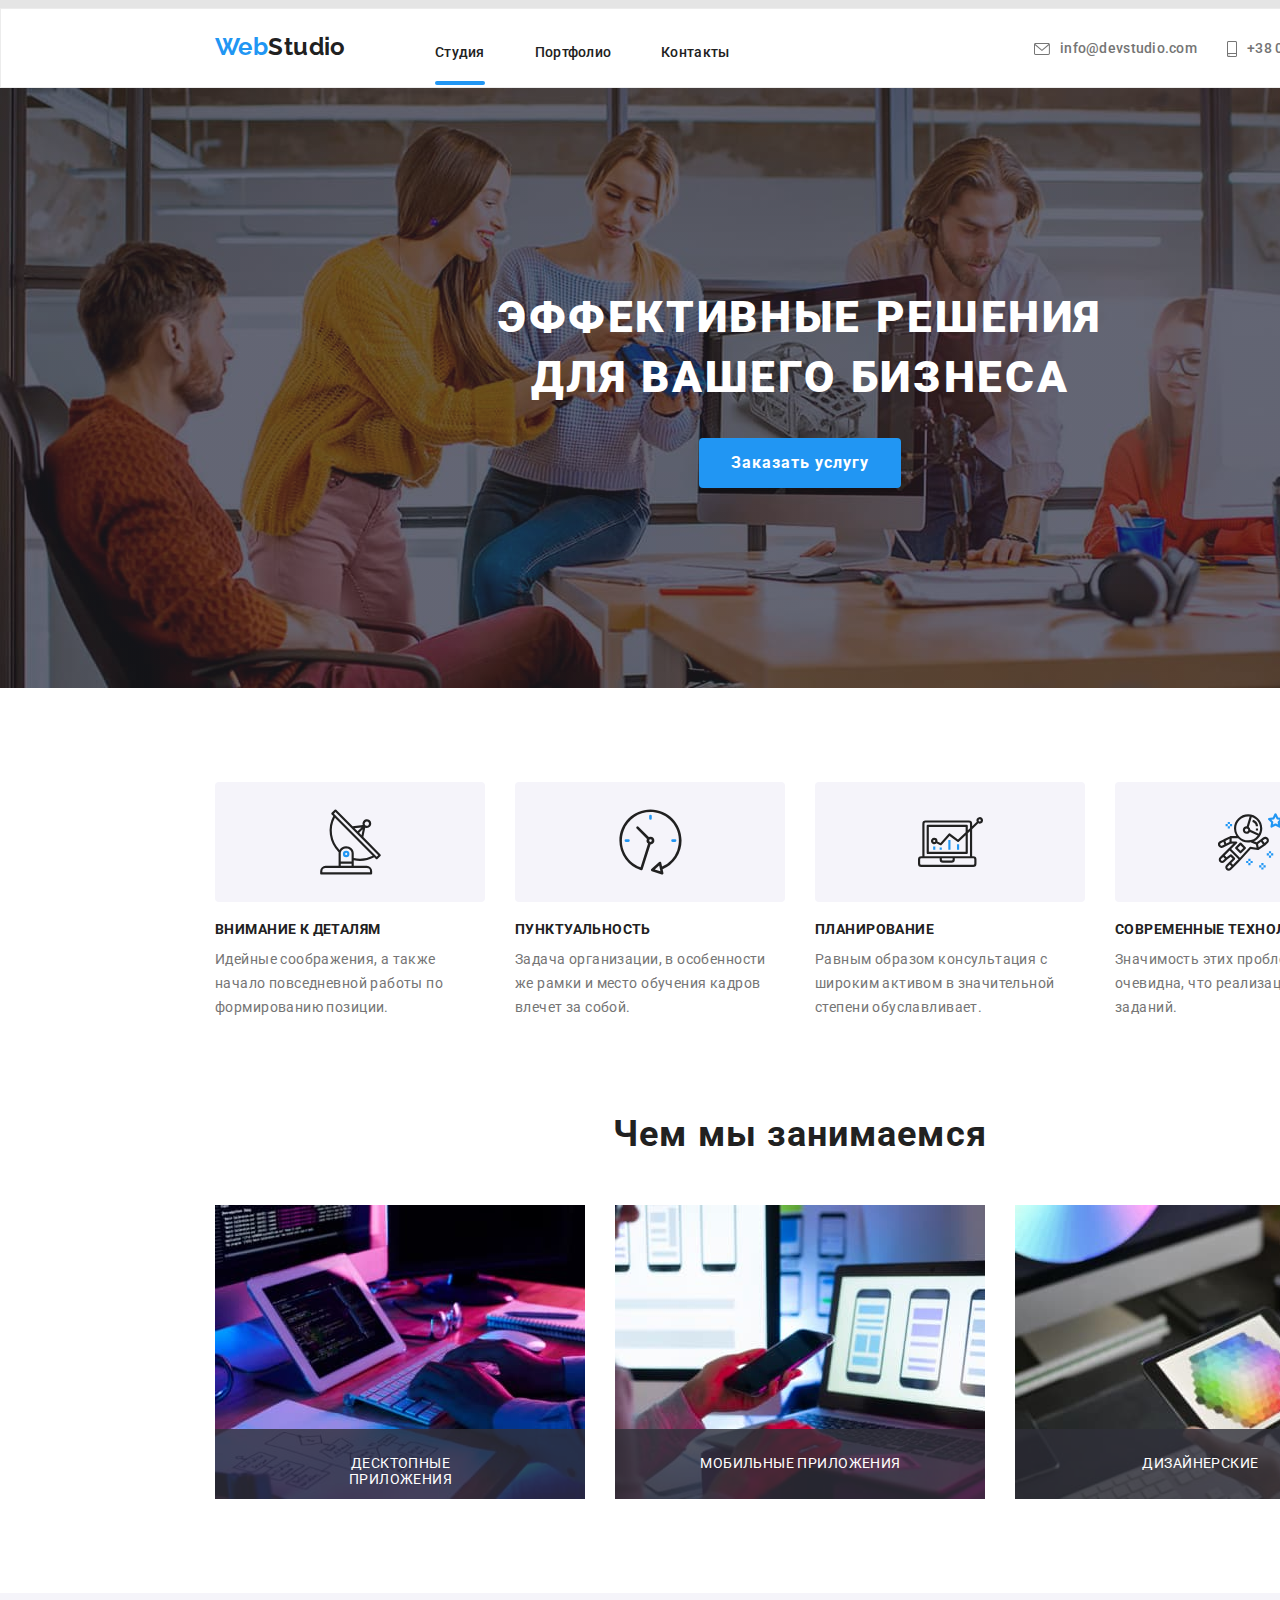
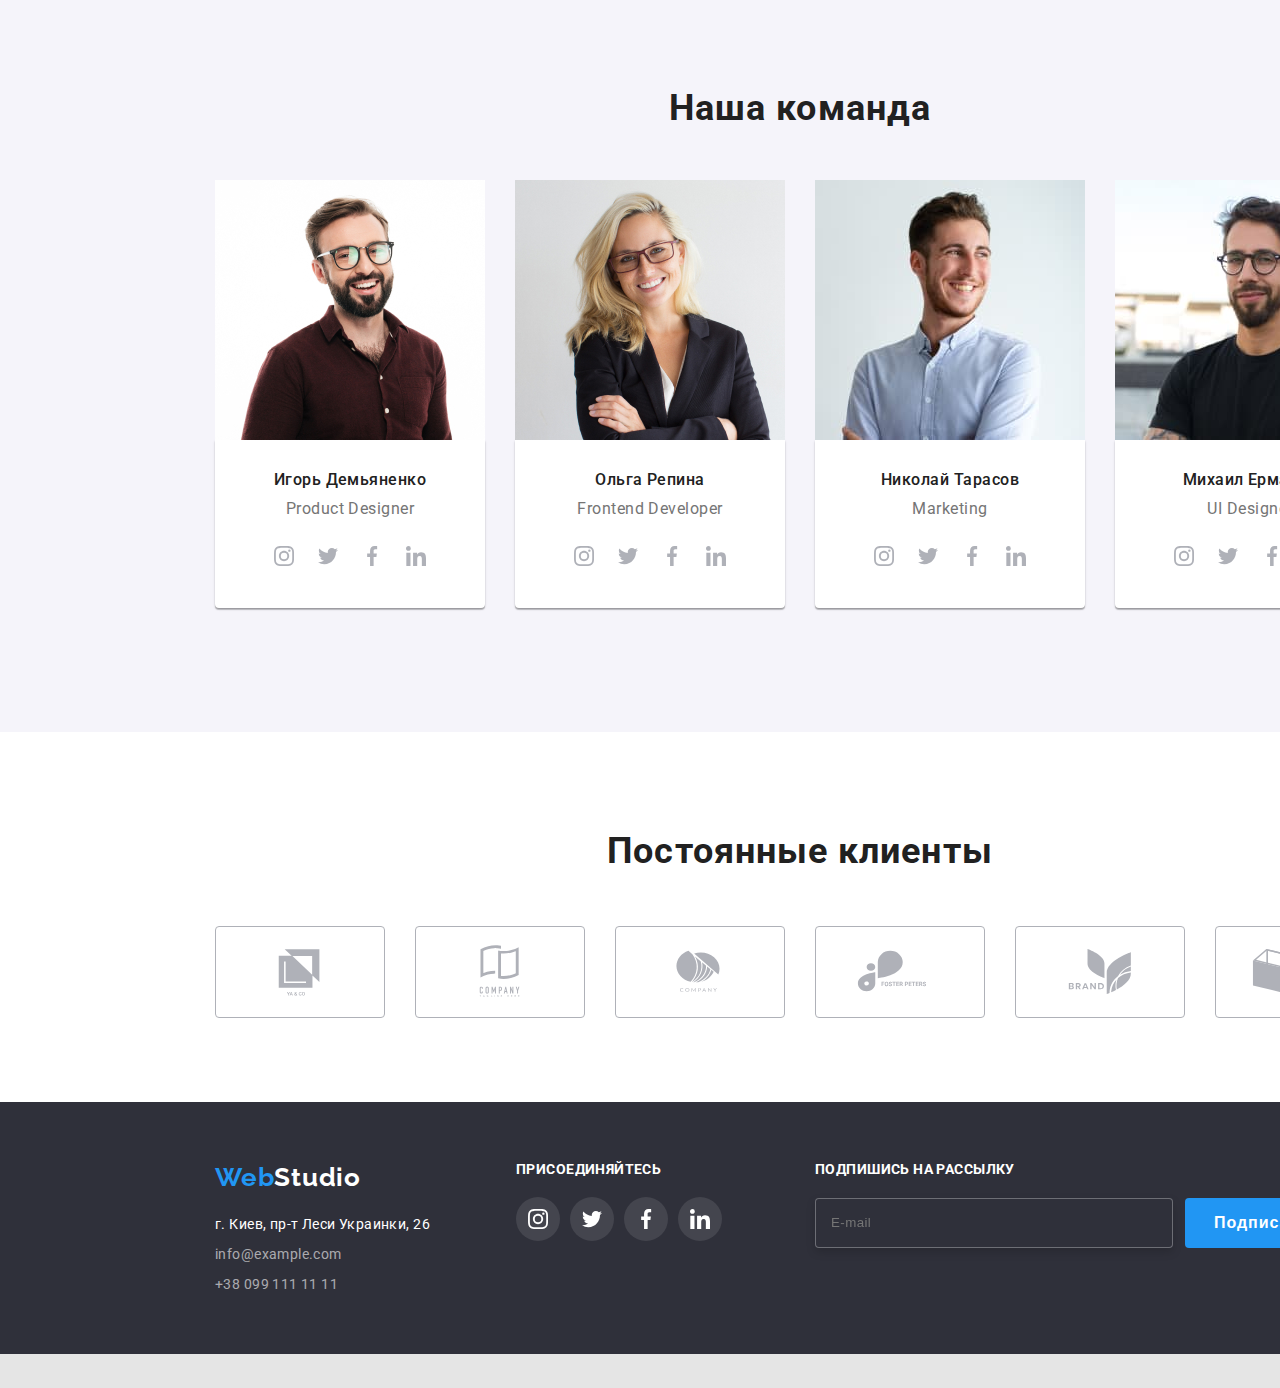
==== commit cc0bc51f: "1" ====
--- a/index.html
+++ b/index.html
@@ -4,6 +4,7 @@
     <meta charset="UTF-8" />
     <meta http-equiv="X-UA-Compatible" content="IE=edge" />
     <meta name="viewport" content="width=device-width, initial-scale=1.0" />
+    <meta name="description" content="студия веб дизайна">
     <title>WebStudio</title>
     <link rel="preconnect" href="https://fonts.googleapis.com" />
     <link rel="preconnect" href="https://fonts.gstatic.com" crossorigin />
@@ -27,7 +28,7 @@
             <a class="header-logo link " href="./index.html" lang="en" >
             <samp class="header-logo__web">Web</samp>Studio
             </a>
-            <button type="button" class="header-modal__open-btn" data-header-modal-open>
+            <button type="button" aria-label="открыть окно" class="header-modal__open-btn" data-header-modal-open>
             <svg class="header-modal__icon" width="24" height="16">
                 <use href="./images/mobile/svg/symbol-defs.svg#icon-menu_24px" />
             </svg>
@@ -76,7 +77,7 @@
             <h2 class="visually-hidden">header-modal</h2>
         <div class="header-modal__backdrop is-hidden" data-header-modal>
             <div class="header-modal__container">
-                <button type="button" class="header-modal__close-btn" data-header-modal-close>
+                <button type="button" aria-label="закрыть окно" class="header-modal__close-btn" data-header-modal-close>
                 <svg class="header-modal__icon" width="18.67" height="18.67">
                     <use href="./images/vector-sptite.svg#icon-Vector" />
                 </svg>
@@ -143,7 +144,7 @@
           <div class=" hero__container">
             <h1 class="hero__title">Эффективные решения для вашего бизнеса</h1>
             <div class="btn-container">
-              <button type="button" class="hero__btn button" data-modal-open>
+              <button type="button" aria-label="открыть окно" class="hero__btn button" data-modal-open>
                 Заказать услугу
               </button>
             </div>
@@ -713,7 +714,7 @@
         <h2 class="visually-hidden">modal</h2>
       <div class="modal__backdrop is-hidden" data-modal>
         <div class="modal__container">
-          <button type="button" class="modal__close-btn" data-modal-close>
+          <button type="button" aria-label="закрыть окно" class="modal__close-btn" data-modal-close>
             <svg class="modal__icon" width="11" height="11">
               <use href="./images/vector-sptite.svg#icon-Vector" />
             </svg>
@@ -766,7 +767,7 @@
               id="textarea"
               rows="10"
               placeholder="Введите текст"></textarea>
-            <button type="submit" class="modal__submit-btn">Отправить</button>
+            <button type="submit" aria-label="отправить" class="modal__submit-btn">Отправить</button>
 
             <div class="modal-heckbox__container">
               <input
--- a/css/main.min.css
+++ b/css/main.min.css
@@ -1,2 +1,2 @@
-:root{--h-color: #212121;--paragrapf-color: #757575;--accent-color: #2196f3;--background-color: #ffffff;--transition: color, 250ms cubic-bezier(0.4, 0, 0.2, 1)}html{box-sizing:border-box}*,*::after,*::before{box-sizing:inherit}h1,h2,h3,h4,h5,h6{padding:0;margin:0}p{margin:0;padding:0}ul{margin:0;padding:0}button{cursor:pointer;padding:0;border:none;font:inherit;color:inherit;background-color:transparent}img{display:block;width:100%;max-height:100%}body{font-family:"Roboto", sans-serif;background:#e5e5e5;font-size:14px;line-height:1.71;letter-spacing:0.03em;color:var(--paragrapf-color);margin-left:auto;margin-right:auto}@media screen and (min-width: 0px){body{width:480px}}@media screen and (min-width: 768px){body{width:768px}}@media screen and (min-width: 1200px){body{width:1600px;height:100%}}.list{list-style:none}.link{text-decoration:none;cursor:pointer}.visually-hidden{position:absolute;clip:rect(0 0 0 0);width:1px;height:1px;margin:-1px}.container{box-sizing:border-box;margin-left:auto;margin-right:auto;padding:60px 15px 60px 15px}@media screen and (min-width: 480px){.container{width:480px}}@media screen and (min-width: 768px){.container{width:768px}}@media screen and (min-width: 1200px){.container{width:1200px;height:100%;padding:94px 15px 94px 15px}}@media screen and (min-width: 768px){.current{color:var(--accent-color)}.current::after{content:"  ";border-radius:2%;transition:background-color 250ms linear;position:absolute;left:0;bottom:-32px;width:100%;height:4px;border-radius:2px;background-color:var(--accent-color)}}.header{background:var(--background-color);border:1px solid #ececec;height:60px}@media screen and (min-width: 768px){.header{height:80px}}.header__container{padding:16px 331px 16px 15px;position:relative;height:60px}@media screen and (min-width: 768px){.header__container{height:80px;padding-top:26px;padding-bottom:26px}}@media screen and (min-width: 1200px){.header__container{height:80px;padding-top:24px;padding-bottom:25px}}.header-connect{margin-left:auto;min-width:307px}.header-nav{margin-bottom:302px}.header-nav__item{margin-bottom:30px}.header-logo{font-family:"Raleway", sans-serif;font-weight:bold;font-size:24px;line-height:1.17;color:var(--h-color);position:absolute;z-index:3}@media screen and (max-width: 768px){.header-logo{display:none}}.header-logo__web{font-family:"Raleway", sans-serif;font-weight:bold;font-size:24px;line-height:1.17;color:var(--accent-color)}.header-nav__link{width:49px;font-weight:500;font-size:40px;line-height:1.175;letter-spacing:0.02em;color:var(--h-color);transition:var(--transition);position:relative}.header-nav__link:hover,.header-nav__link:focus,.header-nav__link:active{color:var(--accent-color)}.header-address__link{font-weight:500;font-size:24px;line-height:1.1;letter-spacing:0.02em;color:var(--paragrapf-color);transition:var(--transition)}.header-address__link:hover,.header-address__link:focus{color:var(--accent-color);font-weight:500;font-size:34px;line-height:1.176;letter-spacing:0.02em}.header-address__item{margin-bottom:32px}.header-address__icon{margin-right:10px;fill:currentColor}@media screen and (min-width: 767px){.header-modal__container,.header-modal__backdrop{display:none}}.hero{width:480px;height:400px;margin-left:auto;margin-right:auto;background:#2f303a;background-image:linear-gradient(rgba(47,48,58,0.4), rgba(47,48,58,0.4)),url(../../images/Hero-mob-1x.jpg);background-size:cover;background-position:center;background-repeat:no-repeat}@media (min-device-pixel-ratio: 2), (min-resolution: 192dpi), (min-resolution: 2dppx){.hero{background-image:linear-gradient(rgba(47,48,58,0.4), rgba(47,48,58,0.4)),url(../../images/Hero-mob-2x.jpg)}}@media screen and (min-width: 768px){.hero{width:768px;height:400px;background-size:cover;background-image:linear-gradient(rgba(47,48,58,0.4), rgba(47,48,58,0.4)),url(../../images/Hero-tab-1x.jpg)}}@media screen and (min-width: 768px) and (min-device-pixel-ratio: 2), screen and (min-width: 768px) and (min-resolution: 192dpi), screen and (min-width: 768px) and (min-resolution: 2dppx){.hero{background-image:linear-gradient(rgba(47,48,58,0.4), rgba(47,48,58,0.4)),url(../../images/Hero-tab-2x.jpg)}}@media screen and (min-width: 1200px){.hero{width:1600px;height:100%;background-image:linear-gradient(rgba(47,48,58,0.4), rgba(47,48,58,0.4)),url(../../images/Hero-des-1x.jpg)}}@media screen and (min-width: 1200px) and (min-device-pixel-ratio: 2), screen and (min-width: 1200px) and (min-resolution: 192dpi), screen and (min-width: 1200px) and (min-resolution: 2dppx){.hero{background-image:linear-gradient(rgba(47,48,58,0.4), rgba(47,48,58,0.4)),url(../../images/Hero-des-2x.jpg)}}@media screen and (max-width: 767px){.hero__container{width:480px;height:400px;padding-left:60px;padding-right:60px;padding-top:118px}}@media screen and (min-width: 768px){.hero__container{width:768px;padding-top:200px;padding-left:204px;padding-right:204px;padding-top:118px}}@media screen and (min-width: 1200px){.hero__container{width:1200px;height:600px;margin-left:auto;margin-right:auto;padding-top:200px;padding-left:252px;padding-right:252px;padding-top:200px}}.btn-container{display:flex;align-items:center;justify-content:space-around}.hero__btn{font-weight:bold;font-size:16px;line-height:1.88;letter-spacing:0.06em;color:var(--background-color);background:#2196f3;box-shadow:0px 4px 4px rgba(0,0,0,0.15);border-radius:4px;padding:10px 32px 10px 32px}.hero__title{font-weight:900;font-size:26px;line-height:1.6;text-align:center;letter-spacing:0.06em;text-transform:uppercase;color:var(--background-color);margin-bottom:30px}@media screen and (min-width: 1200px){.hero__title{font-size:44px;line-height:1.36}}.what-are-we-doing__container{background-color:ffffff}.advantage__item{margin-bottom:30px}@media screen and (min-width: 768px){.advantage__item:nth-child(2n+1){margin-right:30px}.advantage__item:nth-last-child(-n+2){margin-bottom:0}}@media screen and (min-width: 1200px){.advantage__item{width:270px;margin-bottom:0}.advantage__item:nth-last-child(n+3){margin-right:30px}}.advantage__link{display:flex;align-items:center;justify-content:center;margin-bottom:20px;width:450px;height:120px;background-color:#f5f4fa;border-radius:4px}@media screen and (min-width: 768px){.advantage__link{width:354px}}@media screen and (min-width: 1200px){.advantage__link{width:270px}}@media screen and (min-width: 768px){.advantage__list{display:flex;flex-wrap:wrap;width:100%}}@media screen and (min-width: 1200px){.advantage__list{display:flex;margin-bottom:94px}}.advantage-invisible{display:none;justify-content:space-between;margin-left:8px}.advantage__title{font-weight:bold;font-size:14px;line-height:1.14;letter-spacing:0.03em;text-transform:uppercase;color:var(--h-color);margin-bottom:10px;text-align:center}@media screen and (min-width: 768px){.advantage__title{display:flex;align-items:flex-start}}.advantage__text{font-size:14px;line-height:1.7;letter-spacing:0.03em;color:var(--paragrapf-color)}@media screen and (min-width: 768px){.advantage__text{width:354px}}@media screen and (min-width: 1200px){.advantage__text{width:354px;width:270px}}.what-are-we-doing__text{display:block;width:205px;height:16px;box-sizing:content-box;background-color:rgba(47,48,58,0.8);padding:27px 82px 27px 83px;position:absolute;bottom:0;font-size:14px;line-height:1.14;text-align:center;letter-spacing:0.03em;text-transform:uppercase;color:#ffffff}.what-are-we-doing__item{display:flex;position:relative;width:370px}.what-are-we-doing__item:not(:last-child){margin-right:30px}.what-are-we-doing{background-color:var(--background-color)}.what-are-we-doing__title{font-weight:bold;font-size:36px;line-height:1.17;text-align:center;letter-spacing:0.03em;color:var(--h-color);margin-bottom:50px}@media screen and (max-width: 1200px){.what-are-we-doing__title{display:none}}.what-are-we-doing__list{display:flex}@media screen and (max-width: 1200px){.what-are-we-doing__list{display:none}}.our-team{background:#f5f4fa}.employee-social__list{display:flex;justify-content:center;padding-right:32px;padding-left:32px}.employee__container{background-color:var(--background-color);padding-bottom:30px;padding-top:30px;box-shadow:0px 1px 3px rgba(0,0,0,0.12),0px 1px 1px rgba(0,0,0,0.14),0px 2px 1px rgba(0,0,0,0.2);border-radius:0px 0px 4px 4px}@media screen and (min-width: 768px){.our-team__list{display:flex;flex-wrap:wrap}}@media screen and (min-width: 1200px){.our-team__list{display:flex;flex-wrap:nowrap}}.our-team__item{width:450px;height:630px}@media screen and (min-width: 768px){.our-team__item{margin-bottom:30px;width:354px;height:536px}.our-team__item:nth-last-child(2n+2){margin-right:30px}.our-team__item:nth-last-child(-n+2){margin-bottom:0px}}@media screen and (min-width: 1200px){.our-team__item{width:270px;height:428px}.our-team__item:not(:last-child){margin-right:30px}}.our-team__title{font-weight:bold;font-size:36px;line-height:1.17;text-align:center;letter-spacing:0.03em;color:var(--h-color);margin-bottom:50px}.employee__title{font-weight:500;font-size:16px;line-height:1.19;text-align:center;letter-spacing:0.03em;color:var(--h-color);margin-bottom:10px}.employee__text{font-size:16px;line-height:1.19;text-align:center;letter-spacing:0.03em;color:var(--paragrapf-color);margin-bottom:16px}.employee-social__link{width:44px;height:44px;background-color:000000;display:flex;align-items:center;justify-content:center;border-radius:50%;color:#afb1b8;transition:var(--transition)}.employee-social__link:hover,.employee-social__link:focus{background-color:var(--accent-color);color:#ffffff}.employee-social__icon{fill:currentColor}.customers__item{width:210px;height:92px;margin-bottom:30px}@media screen and (min-width: 480px){.customers__item:nth-last-child(-n+2){margin-bottom:0px}}@media screen and (min-width: 768px){.customers__item:nth-last-child(-n+3){margin-bottom:0px}}@media screen and (min-width: 1200px){.customers__item{margin-bottom:0}}@media screen and (min-width: 1200px){.customers__item+.customers__item{margin-left:30px}}.customers__link{width:210px;height:92px;display:flex;align-items:center;justify-content:center;color:#afb1b8;border:1px solid #afb1b8;box-sizing:border-box;border-radius:4px;transition:var(--transition)}.customers__link:hover,.customers__link:focus{border:1px solid var(--accent-color);color:var(--accent-color)}@media screen and (min-width: 1200px){.customers__link{width:170px}}.customers__icon{fill:currentColor}.customers{background-color:#ffffff}@media screen and (min-width: 767px){.customers__container{height:519px;width:480px;width:100%}}@media screen and (min-width: 767px) and (min-width: 768px){.customers__container{height:397px;width:768px}}@media screen and (min-width: 767px) and (min-width: 1200px){.customers__container{height:370px;width:1200px}}.cuctomers__list{margin-left:auto;margin-right:auto;display:flex;flex-wrap:wrap;justify-content:space-between}@media screen and (min-width: 768px){.cuctomers__list{display:flex;flex-wrap:wrap;justify-content:space-between}}@media screen and (min-width: 1200px){.cuctomers__list{display:flex;flex-wrap:nowrap}}.customers__title{color:var(--h-color);font-weight:bold;font-size:36px;line-height:1.4;letter-spacing:0.03em;margin-bottom:30px;text-align:center}@media screen and (min-width: 1200px){.customers__title{margin-bottom:50px}}.footer-link__title{font-weight:bold;font-size:14px;line-height:1.1;letter-spacing:0.03em;text-transform:uppercase;color:#ffffff;margin-bottom:20px;text-align:center}@media screen and (min-width: 1200px){.footer-link__title{text-align:left}}.footer-link__list{display:flex;justify-content:flex-start}.footer-link__icon{fill:#ffffff}.footer-link__link{color:var(--h-color);width:44px;height:44px;display:flex;align-items:center;justify-content:center;border-radius:50%;background-color:rgba(255,255,255,0.1);transition:var(--transition)}.footer-link__link:hover,.footer-link__link:focus{background-color:var(--accent-color);color:#ffffff}.footer-link__item+.footer-link__item{margin-left:10px}.footer-address__tittle{margin-bottom:9px;height:21px}.footer-background{background:#2f303a}.footer-logo__link{font-family:"Raleway", sans-serif;font-weight:bold;font-size:26px;line-height:1.19;letter-spacing:0.03em;color:var(--background-color);display:flex;justify-content:center;margin-bottom:20px}@media screen and (min-width: 1200px){.footer-logo__link{display:flex;justify-content:flex-start}}.footer-logo__web{color:var(--accent-color)}.footer-address__link{font-style:normal;font-size:14px;line-height:1.71;letter-spacing:0.03em;color:rgba(255,255,255,0.6);transition:var(--transition)}.footer-address__link:hover,.footer-address__link:focus{color:var(--accent-color)}.address-link{color:var(--background-color)}.footer-address__list{min-width:231px;display:flex;flex-direction:column;align-items:center}@media screen and (min-width: 1200px){.footer-address__list{display:flex;align-items:flex-start}}.footer-btn__container{width:200px;height:50px;margin-left:auto;margin-right:auto}.footer-btn__icon{position:relative;left:155px;top:12px}.footer-btn{width:200px;height:50px;padding:10px 62px 10px 29px;background-color:var(--accent-color);transition:box-shadow 250ms cubic-bezier(0.4, 0, 0.2, 1);border-radius:4px;font-weight:bold;font-size:16px;line-height:1.88px;text-align:center;letter-spacing:0.06em;color:#ffffff;margin:0;position:absolute;border:none}.footer-btn:hover{cursor:pointer}.lable-input__container{width:450px;margin-bottom:20px;display:flex;flex-direction:column;align-items:center}@media screen and (min-width: 1200px){.lable-input__container{width:358px;margin-bottom:0;margin-right:12px;display:flex;align-items:flex-start}}.lable-input__lable{font-weight:bold;font-size:14px;line-height:1.14;letter-spacing:0.03em;text-transform:uppercase;color:#ffffff;margin-bottom:20px}.lable-input__input{outline:none;background:#2f303a;border:1px solid rgba(255,255,255,0.3);box-sizing:border-box;filter:drop-shadow(0px 4px 4px rgba(0,0,0,0.15));border-radius:4px;width:100%;height:50px;padding:15px;font-size:1.25;letter-spacing:0.03em;color:rgba(255,255,255,0.6)}.footer__container{padding-top:60px;padding-bottom:60px;display:flex;flex-direction:column;align-items:center;position:relative}@media screen and (min-width: 1200px){.footer__container{height:252px;width:1200px;display:flex;align-items:flex-end}}.footer-logo-link__container{display:flex;flex-direction:column}@media screen and (min-width: 768px){.footer-logo-link__container{display:flex;flex-direction:row}}@media screen and (min-width: 768px){.footer-logo-link__container{display:flex;flex-direction:row}}@media screen and (min-width: 1200px){.footer-logo-link__container{display:flex;flex-direction:row;position:absolute;left:15px}}.footer-logo__container{margin-bottom:60px}@media screen and (min-width: 768px){.footer-logo__container{margin-right:165px}}@media screen and (min-width: 1200px){.footer-logo__container{margin-right:70px;margin-bottom:0}}.footer-field__container{display:flex;flex-direction:column;align-items:center;width:570px;height:100%}@media screen and (min-width: 1200px){.footer-field__container{display:flex;align-items:flex-end;width:570px}}@media screen and (min-width: 1200px){.footer-field__form{display:flex;align-items:flex-end}}.footer-link__container{margin-bottom:60px}.current{color:var(--accent-color)}.all-service-menu__paragraph{font-size:18px;line-height:1.56;letter-spacing:0.03em;height:100%;width:100%;padding:63px 24px 63px 24px;color:#ffffff;letter-spacing:0.03em;background:rgba(33,150,243,0.9);position:absolute;top:0;transform:translateY(100%);transition:transform 250ms}.all-service-menu__container{width:450px;height:294px;position:relative;overflow:hidden}.all-service-menu__container:hover .all-service-menu__paragraph{transform:translateY(0)}@media screen and (min-width: 768px){.all-service-menu__container{width:354px;height:294px}}@media screen and (min-width: 1200px){.all-service-menu__container{width:370px;height:294px}}.service-menu{background-color:#ffffff}.all-service-menu__item{width:100%;margin-bottom:30px}@media screen and (min-width: 768px){.all-service-menu__item:nth-child(2n+1){margin-right:30px}}@media screen and (min-width: 1200px){.all-service-menu__item{margin-right:30px}.all-service-menu__item:nth-child(3n){margin-right:0}}.all-service-menu__item:hover{box-shadow:0px 1px 1px rgba(0,0,0,0.12),0px 4px 4px rgba(0,0,0,0.06),1px 4px 6px rgba(0,0,0,0.16);cursor:pointer;transition:box-shadow,transform 250ms cubic-bezier(0.4, 0, 0.2, 1)}.all-service-menu__container-card{width:100%;height:110px;padding:24px 24px 24px 24px;background:var(--background-color);border-bottom:1px solid #eeeeee;border-left:1px solid #eeeeee;border-right:1px solid #eeeeee;box-sizing:border-box;position:relative}.service-menu__list{display:flex;flex-wrap:wrap;justify-content:flex-start;margin-bottom:50px}@media screen and (min-width: 768px){.service-menu__list{justify-content:center}}@media screen and (min-width: 1200px){.service-menu__list{justify-content:center}}.service-menu__btm{font-weight:500;font-size:16px;line-height:1.62;text-align:center;letter-spacing:0.03em;color:var(--h-color);cursor:pointer;background-color:#f5f4fa;border-radius:4px;padding:6px 22px 6px 22px;transition:box-shadow 250ms cubic-bezier(0.4, 0, 0.2, 1)}.service-menu__btm:hover,.service-menu__btm:focus{color:var(--background-color);background:#2196f3;border-radius:4px;box-shadow:0px 3px 1px rgba(0,0,0,0.1),0px 1px 2px rgba(0,0,0,0.08),0px 2px 2px rgba(0,0,0,0.12)}.service-menu__list>li{margin-right:8px;margin-bottom:15px}.service-menu__list>li:nth-last-child(-n+2){margin-bottom:0}.all-service-menu__paragraph-card{margin-top:4px;font-size:16px;line-height:30px;letter-spacing:0.03em;color:var(--paragrapf-color)}.service-menu__title{display:none}.all-service-menu__title-card{font-weight:bold;font-size:18px;line-height:2;letter-spacing:0.06em;color:var(--h-color)}.portfolio-img{background-image:cover;width:100%;display:block}.all-service-menu__list{display:flex;flex-wrap:wrap;margin-bottom:50px;margin-bottom:-30px;box-sizing:border-box}.all-service-menu__item{width:450px;height:404px}@media screen and (min-width: 768px){.all-service-menu__item{width:354px;height:404px}}@media screen and (min-width: 1200px){.all-service-menu__item{width:370px;height:404px}}.modal{padding:0}.modal__backdrop{position:fixed;top:0%;left:0;width:100%;height:100%;overflow-y:scroll;background-color:rgba(0,0,0,0.2);transition:opacity 250ms, visibility 500ms}.modal__container{width:450px;height:609px;background-color:var(--background-color);box-shadow:0px 1px 3px rgba(0,0,0,0.12),0px 1px 1px rgba(0,0,0,0.14),0px 2px 1px rgba(0,0,0,0.2);border-radius:4px;position:absolute;top:50%;bottom:50%;left:50%;transform:translate(-55%, -50%);padding:40px}@media screen and (min-width: 768px){.modal__container{top:55%;bottom:50%;left:50%}}@media screen and (min-width: 1200px){.modal__container{width:528px;height:581px;top:40%;bottom:50%;left:50%}}.modal__close-btn{width:30px;height:30px;background:var(--background-color);border:1px solid rgba(0,0,0,0.1);border-radius:50%;display:flex;justify-content:center;align-items:center;position:absolute;right:8px;top:8px;color:#000000;transition:color 250ms cubic-bezier(0.4, 0, 0.2, 1)}.modal__close-btn:hover{color:var(--accent-color)}.modal__icon{fill:currentColor}.is-hidden{opacity:0;pointer-events:none;visibility:hidden}.modal-btn-container{display:flex;justify-content:center;box-sizing:border-box}.modal__submit-btn{display:inline-block;align-items:center;min-width:200px;min-height:50px;position:absolute;bottom:40px;background:var(--accent-color);border-radius:4px;color:var(--background-color);padding:10px 55px 10px 56px;font-weight:bold;font-size:16px;line-height:1.9px;text-align:center;letter-spacing:0.06em;transition:box-shadow 250ms cubic-bezier(0.4, 0, 0.2, 1);bottom:40px;right:50%;transform:translateX(50%)}.modal__submit-btn:hover{cursor:pointer;box-shadow:0px 4px 4px rgba(0,0,0,0.15)}.modal__title{font-weight:bold;font-size:20px;line-height:1.15;text-align:center;letter-spacing:0.03em;color:var(--h-color)}.modal__form-container{position:relative;margin-bottom:8px}.modal__form-lable{font-size:12px;line-height:1.17;letter-spacing:0.01em;color:#757575;margin-bottom:4px;width:100%;height:15px}.modal__form-input{padding:15px;width:100%;max-height:40px;border:1px solid rgba(33,33,33,0.2);border-radius:4px;padding-left:35px;display:flex;box-sizing:border-box;outline:none;color:black;transition:border 250ms cubic-bezier(0.4, 0, 0.2, 1)}.modal__form-input:focus+.modal__icon-container{color:var(--accent-color)}.modal__form-input:focus{border:solid var(--accent-color)}.span__modal-svg{margin-right:7px;display:flex;align-items:flex-start}.modal__icon-container{display:flex;position:absolute;top:50%;left:12px;transform:translateY(50%);color:var(--h-color);transition:color 250ms cubic-bezier(0.4, 0, 0.2, 1)}.modal-svg{fill:currentColor;transform:var(--transition)}.modal__form-textarea{transition:border 250ms cubic-bezier(0.4, 0, 0.2, 1);margin-bottom:10px}.modal__form-textarea:focus{border:solid var(--accent-color)}textarea{width:100%;max-height:120px;border:1px solid rgba(33,33,33,0.2);border-radius:4px;font-size:1.14;line-height:16px;letter-spacing:0.01em;color:var(--h-color);padding:12px 16px;resize:none;outline:none}.modal-heckbox__link{color:var(--accent-color)}.modal-heckbox__container{position:relative}.modal-heckbox__text{margin-left:24px;font-size:12px;line-height:1.17;letter-spacing:0.03em;color:#757575}.modal-heckbox__text span{display:inline-block;position:absolute;bottom:5px;left:0;width:15px;height:15px;border-radius:2px;border:2px solid var(--h-color);margin-right:7px}@media screen and (min-width: 1200px){.modal-heckbox__text span{left:13px}}.modal-heckbox__text:hover span{cursor:pointer}@media screen and (min-width: 1200px){.modal-heckbox__text{font-size:14px;line-height:1.7;padding-left:13px}}.modal-heckbox__icon{fill:transparent}.modal-heckbox__check:checked+.modal-heckbox__text span{border:none;background-color:var(--accent-color)}.modal-heckbox__check:checked ~ .modal-heckbox__text .modal-heckbox__icon{fill:#FFFFFF}.header-modal{padding:0;position:absolute;z-index:2}@media screen and (min-width: 767px){.header-modal{display:none}}.header-modal__backdrop{position:fixed;top:0%;left:0;width:100%;height:100%;background-color:rgba(0,0,0,0.2);overflow-y:scroll}.header-modal__container{padding-top:40px;padding-left:40px;width:480px;height:796px;background-color:var(--background-color);box-shadow:0px 1px 3px rgba(0,0,0,0.12),0px 1px 1px rgba(0,0,0,0.14),0px 2px 1px rgba(0,0,0,0.2);border-radius:4px;position:relative}.header-modal__icon{fill:currentColor}.header-modal__open-btn{background:var(--background-color);display:flex;justify-content:center;align-items:center;position:absolute;right:22px;top:22px;bottom:100px;color:#000000;transition:color 250ms cubic-bezier(0.4, 0, 0.2, 1)}.header-modal__open-btn:hover{color:var(--accent-color)}@media screen and (min-width: 767px){.header-modal__open-btn{display:none}}.header-modal__close-btn{width:30px;height:30px;background:var(--background-color);display:flex;justify-content:center;align-items:center;position:absolute;right:25px;top:21px;color:#000000;transition:color 250ms cubic-bezier(0.4, 0, 0.2, 1)}.header-modal__close-btn:hover{color:var(--accent-color)}.header-modal__title{font-weight:bold;font-size:20px;line-height:1.15;text-align:center;letter-spacing:0.03em;color:var(--h-color)}.social__icon{font-weight:500;font-size:18px;line-height:22px;letter-spacing:0.02em;color:#2196f3}.social__list{display:flex}.social__item{width:100%px;height:20px;padding-right:10px}.social__item+.social__item{border-left:1px solid rgba(33,33,33,0.2);padding-left:10px}.header-adress-nav__container{display:flex;width:100%;position:absolute;top:0}@media screen and (max-width: 767px){.header-adress-nav__container{display:none}}@media screen and (min-width: 768px){.header-adress-nav__container{height:80px}}@media screen and (min-width: 768px){.header-adress-nav__container{height:80px}}@media screen and (min-width: 768px){.current{color:var(--accent-color)}.current::after{content:"  ";display:flex;border-radius:2%;transition:background-color 250ms linear;position:absolute;left:0;bottom:-25px;width:100%;height:4px;border-radius:2px;background-color:var(--accent-color)}}.header-adress-nav__connect{height:100%}@media screen and (min-width: 768px){.header-adress-nav__connect{padding:0;margin-left:84px}}@media screen and (min-width: 1200px){.header-adress-nav__connect{padding-top:32px;padding-bottom:32px;margin-left:305px}}.header-adress-nav__nav{width:294px;justify-content:space-between;align-items:center;margin-left:220px;padding-top:32px;height:100%}.header-adress-nav__nav__item:not(:last-child){margin-right:50px}.header-adress-nav__nav__list,.header-adress-nav__address-list{display:flex;justify-content:space-between}.header-adress-nav__address-list{width:100%;z-index:3}@media screen and (min-width: 768px){.header-adress-nav__address-list{display:flex;flex-direction:column;padding-top:21px;padding-bottom:21px;padding-right:15px}}@media screen and (min-width: 1200px){.header-adress-nav__address-list{display:flex;flex-direction:row;padding:0}}.header-adress-nav__address-icon-mail{fill:currentColor}@media screen and (min-width: 768px){.header-adress-nav__address-icon-mail{margin-right:8px;width:14px;height:10px}}@media screen and (min-width: 1200px){.header-adress-nav__address-icon-mail{margin-right:10px;width:16px;height:12px}}.header-adress-nav__address-icon-tel{fill:currentColor}@media screen and (min-width: 768px){.header-adress-nav__address-icon-tel{margin-right:10px;width:10px;height:14px}}@media screen and (min-width: 1200px){.header-adress-nav__address-icon-tel{margin-right:10px;width:10px;height:16px}}.header-adress-nav__nav__link{font-weight:500;font-size:14px;line-height:1.14;letter-spacing:0.02em;color:var(--h-color);transition:var(--transition);position:relative}.header-adress-nav__nav__link:hover,.header-adress-nav__nav__link:focus,.header-adress-nav__nav__link:active{color:var(--accent-color)}.header-adress-nav__nav__link:hover{color:var(--accent-color)}.header-adress-nav__address-link{font-weight:500;letter-spacing:0.02em;color:var(--paragrapf-color);display:flex;align-items:center;transition:var(--transition)}.header-adress-nav__address-link:hover,.header-adress-nav__address-link:focus{color:var(--accent-color)}@media screen and (min-width: 768px){.header-adress-nav__address-link{font-size:12px;line-height:1.17}}@media screen and (min-width: 1200px){.header-adress-nav__address-link{font-size:14px;line-height:1.1}}@media screen and (min-width: 768px){.header-adress-nav__address-item+.header-adress-nav__address-item{margin-left:0px;margin-top:10px}}@media screen and (min-width: 1200px){.header-adress-nav__address-item+.header-adress-nav__address-item{margin-left:30px;margin-top:0}}
+:root{--h-color: #212121;--paragrapf-color: #757575;--accent-color: #2196f3;--background-color: #ffffff;--transition: color, 250ms cubic-bezier(0.4, 0, 0.2, 1)}html{box-sizing:border-box}*,*::after,*::before{box-sizing:inherit}h1,h2,h3,h4,h5,h6{padding:0;margin:0}p{margin:0;padding:0}ul{margin:0;padding:0}button{cursor:pointer;padding:0;border:none;font:inherit;color:inherit;background-color:transparent}img{display:block;width:100%;max-height:100%}body{font-family:"Roboto", sans-serif;background:#e5e5e5;font-size:14px;line-height:1.71;letter-spacing:0.03em;color:var(--paragrapf-color);margin-left:auto;margin-right:auto}@media screen and (min-width: 0px){body{width:480px}}@media screen and (min-width: 768px){body{width:768px}}@media screen and (min-width: 1200px){body{width:1600px;height:100%}}.list{list-style:none}.link{text-decoration:none;cursor:pointer}.visually-hidden{position:absolute;clip:rect(0 0 0 0);width:1px;height:1px;margin:-1px}.container{box-sizing:border-box;margin-left:auto;margin-right:auto;padding:60px 15px 60px 15px}@media screen and (min-width: 480px){.container{width:480px}}@media screen and (min-width: 768px){.container{width:768px}}@media screen and (min-width: 1200px){.container{width:1200px;height:100%;padding:94px 15px 94px 15px}}@media screen and (min-width: 768px){.current{color:var(--accent-color)}.current::after{content:"  ";border-radius:2%;transition:background-color 250ms linear;position:absolute;left:0;bottom:-32px;width:100%;height:4px;border-radius:2px;background-color:var(--accent-color)}}.header{background:var(--background-color);border:1px solid #ececec;height:60px}@media screen and (min-width: 768px){.header{height:80px}}.header__container{padding:16px 331px 16px 15px;position:relative;height:60px}@media screen and (min-width: 768px){.header__container{height:80px;padding-top:26px;padding-bottom:26px}}@media screen and (min-width: 1200px){.header__container{height:80px;padding-top:24px;padding-bottom:25px}}.header-connect{margin-left:auto;min-width:307px}.header-nav{margin-bottom:302px}.header-nav__item{margin-bottom:30px}.header-logo{font-family:"Raleway", sans-serif;font-weight:bold;font-size:24px;line-height:1.17;color:var(--h-color);position:absolute;z-index:3}.header-logo__web{font-family:"Raleway", sans-serif;font-weight:bold;font-size:24px;line-height:1.17;color:var(--accent-color)}.header-nav__link{width:49px;font-weight:500;font-size:40px;line-height:1.175;letter-spacing:0.02em;color:var(--h-color);transition:var(--transition);position:relative}.header-nav__link:hover,.header-nav__link:focus,.header-nav__link:active{color:var(--accent-color)}.header-address__link{font-weight:500;font-size:24px;line-height:1.1;letter-spacing:0.02em;color:var(--paragrapf-color);transition:var(--transition)}.header-address__link:hover,.header-address__link:focus{color:var(--accent-color);font-weight:500;font-size:34px;line-height:1.176;letter-spacing:0.02em}.header-address__item{margin-bottom:32px}.header-address__icon{margin-right:10px;fill:currentColor}@media screen and (min-width: 767px){.header-modal__container,.header-modal__backdrop{display:none}}.hero{width:480px;height:400px;margin-left:auto;margin-right:auto;background:#2f303a;background-image:linear-gradient(rgba(47,48,58,0.4), rgba(47,48,58,0.4)),url(../images/Hero-mob-1x.jpg);background-size:cover;background-position:center;background-repeat:no-repeat}@media (min-device-pixel-ratio: 2), (min-resolution: 192dpi), (min-resolution: 2dppx){.hero{background-image:linear-gradient(rgba(47,48,58,0.4), rgba(47,48,58,0.4)),url(../images/Hero-mob-2x.jpg)}}@media screen and (min-width: 768px){.hero{width:768px;height:400px;background-size:cover;background-image:linear-gradient(rgba(47,48,58,0.4), rgba(47,48,58,0.4)),url(../images/Hero-tab-1x.jpg)}}@media screen and (min-width: 768px) and (min-device-pixel-ratio: 2), screen and (min-width: 768px) and (min-resolution: 192dpi), screen and (min-width: 768px) and (min-resolution: 2dppx){.hero{background-image:linear-gradient(rgba(47,48,58,0.4), rgba(47,48,58,0.4)),url(../images/Hero-tab-2x.jpg)}}@media screen and (min-width: 1200px){.hero{width:1600px;height:100%;background-image:linear-gradient(rgba(47,48,58,0.4), rgba(47,48,58,0.4)),url(../images/Hero-des-1x.jpg)}}@media screen and (min-width: 1200px) and (min-device-pixel-ratio: 2), screen and (min-width: 1200px) and (min-resolution: 192dpi), screen and (min-width: 1200px) and (min-resolution: 2dppx){.hero{background-image:linear-gradient(rgba(47,48,58,0.4), rgba(47,48,58,0.4)),url(../images/Hero-des-2x.jpg)}}@media screen and (max-width: 767px){.hero__container{width:480px;height:400px;padding-left:60px;padding-right:60px;padding-top:118px}}@media screen and (min-width: 768px){.hero__container{width:768px;padding-top:200px;padding-left:204px;padding-right:204px;padding-top:118px}}@media screen and (min-width: 1200px){.hero__container{width:1200px;height:600px;margin-left:auto;margin-right:auto;padding-top:200px;padding-left:252px;padding-right:252px;padding-top:200px}}.btn-container{display:flex;align-items:center;justify-content:space-around}.hero__btn{font-weight:bold;font-size:16px;line-height:1.88;letter-spacing:0.06em;color:var(--background-color);background:#2196f3;box-shadow:0px 4px 4px rgba(0,0,0,0.15);border-radius:4px;padding:10px 32px 10px 32px}.hero__title{font-weight:900;font-size:26px;line-height:1.6;text-align:center;letter-spacing:0.06em;text-transform:uppercase;color:var(--background-color);margin-bottom:30px}@media screen and (min-width: 1200px){.hero__title{font-size:44px;line-height:1.36}}.what-are-we-doing__container{background-color:ffffff}.advantage__item{margin-bottom:30px}@media screen and (min-width: 768px){.advantage__item:nth-child(2n+1){margin-right:30px}.advantage__item:nth-last-child(-n+2){margin-bottom:0}}@media screen and (min-width: 1200px){.advantage__item{width:270px;margin-bottom:0}.advantage__item:nth-last-child(n+3){margin-right:30px}}.advantage__link{display:flex;align-items:center;justify-content:center;margin-bottom:20px;width:450px;height:120px;background-color:#f5f4fa;border-radius:4px}@media screen and (min-width: 768px){.advantage__link{width:354px}}@media screen and (min-width: 1200px){.advantage__link{width:270px}}@media screen and (min-width: 768px){.advantage__list{display:flex;flex-wrap:wrap;width:100%}}@media screen and (min-width: 1200px){.advantage__list{display:flex;margin-bottom:94px}}.advantage-invisible{display:none;justify-content:space-between;margin-left:8px}.advantage__title{font-weight:bold;font-size:14px;line-height:1.14;letter-spacing:0.03em;text-transform:uppercase;color:var(--h-color);margin-bottom:10px;text-align:center}@media screen and (min-width: 768px){.advantage__title{display:flex;align-items:flex-start}}.advantage__text{font-size:14px;line-height:1.7;letter-spacing:0.03em;color:var(--paragrapf-color)}@media screen and (min-width: 768px){.advantage__text{width:354px}}@media screen and (min-width: 1200px){.advantage__text{width:354px;width:270px}}.what-are-we-doing__text{display:block;width:205px;height:16px;box-sizing:content-box;background-color:rgba(47,48,58,0.8);padding:27px 82px 27px 83px;position:absolute;bottom:0;font-size:14px;line-height:1.14;text-align:center;letter-spacing:0.03em;text-transform:uppercase;color:#ffffff}.what-are-we-doing__item{display:flex;position:relative;width:370px}.what-are-we-doing__item:not(:last-child){margin-right:30px}.what-are-we-doing{background-color:var(--background-color)}.what-are-we-doing__title{font-weight:bold;font-size:36px;line-height:1.17;text-align:center;letter-spacing:0.03em;color:var(--h-color);margin-bottom:50px}@media screen and (max-width: 1200px){.what-are-we-doing__title{display:none}}.what-are-we-doing__list{display:flex}@media screen and (max-width: 1200px){.what-are-we-doing__list{display:none}}.our-team{background:#f5f4fa}.employee-social__list{display:flex;justify-content:center;padding-right:32px;padding-left:32px}.employee__container{background-color:var(--background-color);padding-bottom:30px;padding-top:30px;box-shadow:0px 1px 3px rgba(0,0,0,0.12),0px 1px 1px rgba(0,0,0,0.14),0px 2px 1px rgba(0,0,0,0.2);border-radius:0px 0px 4px 4px}@media screen and (min-width: 768px){.our-team__list{display:flex;flex-wrap:wrap}}@media screen and (min-width: 1200px){.our-team__list{display:flex;flex-wrap:nowrap}}.our-team__item{width:450px;height:630px}@media screen and (min-width: 768px){.our-team__item{margin-bottom:30px;width:354px;height:536px}.our-team__item:nth-last-child(2n+2){margin-right:30px}.our-team__item:nth-last-child(-n+2){margin-bottom:0px}}@media screen and (min-width: 1200px){.our-team__item{width:270px;height:428px}.our-team__item:not(:last-child){margin-right:30px}}.our-team__title{font-weight:bold;font-size:36px;line-height:1.17;text-align:center;letter-spacing:0.03em;color:var(--h-color);margin-bottom:50px}.employee__title{font-weight:500;font-size:16px;line-height:1.19;text-align:center;letter-spacing:0.03em;color:var(--h-color);margin-bottom:10px}.employee__text{font-size:16px;line-height:1.19;text-align:center;letter-spacing:0.03em;color:var(--paragrapf-color);margin-bottom:16px}.employee-social__link{width:44px;height:44px;background-color:000000;display:flex;align-items:center;justify-content:center;border-radius:50%;color:#afb1b8;transition:var(--transition)}.employee-social__link:hover,.employee-social__link:focus{background-color:var(--accent-color);color:#ffffff}.employee-social__icon{fill:currentColor}.customers__item{width:210px;height:92px;margin-bottom:30px}@media screen and (min-width: 480px){.customers__item:nth-last-child(-n+2){margin-bottom:0px}}@media screen and (min-width: 768px){.customers__item:nth-last-child(-n+3){margin-bottom:0px}}@media screen and (min-width: 1200px){.customers__item{margin-bottom:0}}@media screen and (min-width: 1200px){.customers__item+.customers__item{margin-left:30px}}.customers__link{width:210px;height:92px;display:flex;align-items:center;justify-content:center;color:#afb1b8;border:1px solid #afb1b8;box-sizing:border-box;border-radius:4px;transition:var(--transition)}.customers__link:hover,.customers__link:focus{border:1px solid var(--accent-color);color:var(--accent-color)}@media screen and (min-width: 1200px){.customers__link{width:170px}}.customers__icon{fill:currentColor}.customers{background-color:#ffffff}@media screen and (min-width: 767px){.customers__container{height:519px;width:480px;width:100%}}@media screen and (min-width: 767px) and (min-width: 768px){.customers__container{height:397px;width:768px}}@media screen and (min-width: 767px) and (min-width: 1200px){.customers__container{height:370px;width:1200px}}.cuctomers__list{margin-left:auto;margin-right:auto;display:flex;flex-wrap:wrap;justify-content:space-between}@media screen and (min-width: 768px){.cuctomers__list{display:flex;flex-wrap:wrap;justify-content:space-between}}@media screen and (min-width: 1200px){.cuctomers__list{display:flex;flex-wrap:nowrap}}.customers__title{color:var(--h-color);font-weight:bold;font-size:36px;line-height:1.4;letter-spacing:0.03em;margin-bottom:30px;text-align:center}@media screen and (min-width: 1200px){.customers__title{margin-bottom:50px}}.footer-link__title{font-weight:bold;font-size:14px;line-height:1.1;letter-spacing:0.03em;text-transform:uppercase;color:#ffffff;margin-bottom:20px;text-align:center}@media screen and (min-width: 1200px){.footer-link__title{text-align:left}}.footer-link__list{display:flex;justify-content:flex-start}.footer-link__icon{fill:#ffffff}.footer-link__link{color:var(--h-color);width:44px;height:44px;display:flex;align-items:center;justify-content:center;border-radius:50%;background-color:rgba(255,255,255,0.1);transition:var(--transition)}.footer-link__link:hover,.footer-link__link:focus{background-color:var(--accent-color);color:#ffffff}.footer-link__item+.footer-link__item{margin-left:10px}.footer-address__tittle{margin-bottom:9px;height:21px}.footer-background{background:#2f303a}.footer-logo__link{font-family:"Raleway", sans-serif;font-weight:bold;font-size:26px;line-height:1.19;letter-spacing:0.03em;color:var(--background-color);display:flex;justify-content:center;margin-bottom:20px}@media screen and (min-width: 1200px){.footer-logo__link{display:flex;justify-content:flex-start}}.footer-logo__web{color:var(--accent-color)}.footer-address__link{font-style:normal;font-size:14px;line-height:1.71;letter-spacing:0.03em;color:rgba(255,255,255,0.6);transition:var(--transition)}.footer-address__link:hover,.footer-address__link:focus{color:var(--accent-color)}.address-link{color:var(--background-color)}.footer-address__list{min-width:231px;display:flex;flex-direction:column;align-items:center}@media screen and (min-width: 1200px){.footer-address__list{display:flex;align-items:flex-start}}.footer-btn__container{width:200px;height:50px;margin-left:auto;margin-right:auto}.footer-btn__icon{position:relative;left:155px;top:12px}.footer-btn{width:200px;height:50px;padding:10px 62px 10px 29px;background-color:var(--accent-color);transition:box-shadow 250ms cubic-bezier(0.4, 0, 0.2, 1);border-radius:4px;font-weight:bold;font-size:16px;line-height:1.88px;text-align:center;letter-spacing:0.06em;color:#ffffff;margin:0;position:absolute;border:none}.footer-btn:hover{cursor:pointer}.lable-input__container{width:450px;margin-bottom:20px;display:flex;flex-direction:column;align-items:center}@media screen and (min-width: 1200px){.lable-input__container{width:358px;margin-bottom:0;margin-right:12px;display:flex;align-items:flex-start}}.lable-input__lable{font-weight:bold;font-size:14px;line-height:1.14;letter-spacing:0.03em;text-transform:uppercase;color:#ffffff;margin-bottom:20px}.lable-input__input{outline:none;background:#2f303a;border:1px solid rgba(255,255,255,0.3);box-sizing:border-box;filter:drop-shadow(0px 4px 4px rgba(0,0,0,0.15));border-radius:4px;width:100%;height:50px;padding:15px;font-size:1.25;letter-spacing:0.03em;color:rgba(255,255,255,0.6)}.footer__container{padding-top:60px;padding-bottom:60px;display:flex;flex-direction:column;align-items:center;position:relative}@media screen and (min-width: 1200px){.footer__container{height:252px;width:1200px;display:flex;align-items:flex-end}}.footer-logo-link__container{display:flex;flex-direction:column}@media screen and (min-width: 768px){.footer-logo-link__container{display:flex;flex-direction:row}}@media screen and (min-width: 768px){.footer-logo-link__container{display:flex;flex-direction:row}}@media screen and (min-width: 1200px){.footer-logo-link__container{display:flex;flex-direction:row;position:absolute;left:15px}}.footer-logo__container{margin-bottom:60px}@media screen and (min-width: 768px){.footer-logo__container{margin-right:165px}}@media screen and (min-width: 1200px){.footer-logo__container{margin-right:70px;margin-bottom:0}}.footer-field__container{display:flex;flex-direction:column;align-items:center;width:570px;height:100%}@media screen and (min-width: 1200px){.footer-field__container{display:flex;align-items:flex-end;width:570px}}@media screen and (min-width: 1200px){.footer-field__form{display:flex;align-items:flex-end}}.footer-link__container{margin-bottom:60px}.current{color:var(--accent-color)}.all-service-menu__paragraph{font-size:18px;line-height:1.56;letter-spacing:0.03em;height:100%;width:100%;padding:63px 24px 63px 24px;color:#ffffff;letter-spacing:0.03em;background:rgba(33,150,243,0.9);position:absolute;top:0;transform:translateY(100%);transition:transform 250ms}.all-service-menu__container{width:450px;height:294px;position:relative;overflow:hidden}.all-service-menu__container:hover .all-service-menu__paragraph{transform:translateY(0)}@media screen and (min-width: 768px){.all-service-menu__container{width:354px;height:294px}}@media screen and (min-width: 1200px){.all-service-menu__container{width:370px;height:294px}}.service-menu{background-color:#ffffff}.all-service-menu__item{width:100%;margin-bottom:30px}@media screen and (min-width: 768px){.all-service-menu__item:nth-child(2n+1){margin-right:30px}}@media screen and (min-width: 1200px){.all-service-menu__item{margin-right:30px}.all-service-menu__item:nth-child(3n){margin-right:0}}.all-service-menu__item:hover{box-shadow:0px 1px 1px rgba(0,0,0,0.12),0px 4px 4px rgba(0,0,0,0.06),1px 4px 6px rgba(0,0,0,0.16);cursor:pointer;transition:box-shadow,transform 250ms cubic-bezier(0.4, 0, 0.2, 1)}.all-service-menu__container-card{width:100%;height:110px;padding:24px 24px 24px 24px;background:var(--background-color);border-bottom:1px solid #eeeeee;border-left:1px solid #eeeeee;border-right:1px solid #eeeeee;box-sizing:border-box;position:relative}.service-menu__list{display:flex;flex-wrap:wrap;justify-content:flex-start;margin-bottom:50px}@media screen and (min-width: 768px){.service-menu__list{justify-content:center}}@media screen and (min-width: 1200px){.service-menu__list{justify-content:center}}.service-menu__btm{font-weight:500;font-size:16px;line-height:1.62;text-align:center;letter-spacing:0.03em;color:var(--h-color);cursor:pointer;background-color:#f5f4fa;border-radius:4px;padding:6px 22px 6px 22px;transition:box-shadow 250ms cubic-bezier(0.4, 0, 0.2, 1)}.service-menu__btm:hover,.service-menu__btm:focus{color:var(--background-color);background:#2196f3;border-radius:4px;box-shadow:0px 3px 1px rgba(0,0,0,0.1),0px 1px 2px rgba(0,0,0,0.08),0px 2px 2px rgba(0,0,0,0.12)}.service-menu__list>li{margin-right:8px;margin-bottom:15px}.service-menu__list>li:nth-last-child(-n+2){margin-bottom:0}.all-service-menu__paragraph-card{margin-top:4px;font-size:16px;line-height:30px;letter-spacing:0.03em;color:var(--paragrapf-color)}.service-menu__title{display:none}.all-service-menu__title-card{font-weight:bold;font-size:18px;line-height:2;letter-spacing:0.06em;color:var(--h-color)}.portfolio-img{background-image:cover;width:100%;display:block}.all-service-menu__list{display:flex;flex-wrap:wrap;margin-bottom:50px;margin-bottom:-30px;box-sizing:border-box}.all-service-menu__item{width:450px;height:404px}@media screen and (min-width: 768px){.all-service-menu__item{width:354px;height:404px}}@media screen and (min-width: 1200px){.all-service-menu__item{width:370px;height:404px}}.modal{padding:0}.modal__backdrop{position:fixed;top:0%;left:0;width:100%;height:100%;overflow-y:scroll;background-color:rgba(0,0,0,0.2);transition:opacity 250ms, visibility 500ms}.modal__container{width:450px;height:609px;background-color:var(--background-color);box-shadow:0px 1px 3px rgba(0,0,0,0.12),0px 1px 1px rgba(0,0,0,0.14),0px 2px 1px rgba(0,0,0,0.2);border-radius:4px;position:absolute;top:50%;bottom:50%;left:50%;transform:translate(-55%, -50%);padding:40px}@media screen and (min-width: 768px){.modal__container{top:55%;bottom:50%;left:50%}}@media screen and (min-width: 1200px){.modal__container{width:528px;height:581px;top:40%;bottom:50%;left:50%}}.modal__close-btn{width:30px;height:30px;background:var(--background-color);border:1px solid rgba(0,0,0,0.1);border-radius:50%;display:flex;justify-content:center;align-items:center;position:absolute;right:8px;top:8px;color:#000000;transition:color 250ms cubic-bezier(0.4, 0, 0.2, 1)}.modal__close-btn:hover{color:var(--accent-color)}.modal__icon{fill:currentColor}.is-hidden{opacity:0;pointer-events:none;visibility:hidden}.modal-btn-container{display:flex;justify-content:center;box-sizing:border-box}.modal__submit-btn{display:inline-block;align-items:center;min-width:200px;min-height:50px;position:absolute;bottom:40px;background:var(--accent-color);border-radius:4px;color:var(--background-color);padding:10px 55px 10px 56px;font-weight:bold;font-size:16px;line-height:1.9px;text-align:center;letter-spacing:0.06em;transition:box-shadow 250ms cubic-bezier(0.4, 0, 0.2, 1);bottom:40px;right:50%;transform:translateX(50%)}.modal__submit-btn:hover{cursor:pointer;box-shadow:0px 4px 4px rgba(0,0,0,0.15)}.modal__title{font-weight:bold;font-size:20px;line-height:1.15;text-align:center;letter-spacing:0.03em;color:var(--h-color)}.modal__form-container{position:relative;margin-bottom:8px}.modal__form-lable{font-size:12px;line-height:1.17;letter-spacing:0.01em;color:#757575;margin-bottom:4px;width:100%;height:15px}.modal__form-input{padding:15px;width:100%;max-height:40px;border:1px solid rgba(33,33,33,0.2);border-radius:4px;padding-left:35px;display:flex;box-sizing:border-box;outline:none;color:black;transition:border 250ms cubic-bezier(0.4, 0, 0.2, 1)}.modal__form-input:focus+.modal__icon-container{color:var(--accent-color)}.modal__form-input:focus{border:solid var(--accent-color)}.span__modal-svg{margin-right:7px;display:flex;align-items:flex-start}.modal__icon-container{display:flex;position:absolute;top:50%;left:12px;transform:translateY(50%);color:var(--h-color);transition:color 250ms cubic-bezier(0.4, 0, 0.2, 1)}.modal-svg{fill:currentColor;transform:var(--transition)}.modal__form-textarea{transition:border 250ms cubic-bezier(0.4, 0, 0.2, 1);margin-bottom:10px}.modal__form-textarea:focus{border:solid var(--accent-color)}textarea{width:100%;max-height:120px;border:1px solid rgba(33,33,33,0.2);border-radius:4px;font-size:1.14;line-height:16px;letter-spacing:0.01em;color:var(--h-color);padding:12px 16px;resize:none;outline:none}.modal-heckbox__link{color:var(--accent-color)}.modal-heckbox__container{position:relative}.modal-heckbox__text{margin-left:24px;font-size:12px;line-height:1.17;letter-spacing:0.03em;color:#757575}.modal-heckbox__text span{display:inline-block;position:absolute;bottom:5px;left:0;width:15px;height:15px;border-radius:2px;border:2px solid var(--h-color);margin-right:7px}@media screen and (min-width: 1200px){.modal-heckbox__text span{left:13px}}.modal-heckbox__text:hover span{cursor:pointer}@media screen and (min-width: 1200px){.modal-heckbox__text{font-size:14px;line-height:1.7;padding-left:13px}}.modal-heckbox__icon{fill:transparent}.modal-heckbox__check:checked+.modal-heckbox__text span{border:none;background-color:var(--accent-color)}.modal-heckbox__check:checked ~ .modal-heckbox__text .modal-heckbox__icon{fill:#FFFFFF}.header-modal{padding:0;position:absolute;z-index:4}@media screen and (min-width: 767px){.header-modal{display:none}}.header-modal__backdrop{position:fixed;top:0%;left:0;width:100%;height:100%;background-color:rgba(0,0,0,0.2);overflow-y:scroll}.header-modal__container{padding-top:40px;padding-left:40px;width:480px;height:796px;background-color:var(--background-color);box-shadow:0px 1px 3px rgba(0,0,0,0.12),0px 1px 1px rgba(0,0,0,0.14),0px 2px 1px rgba(0,0,0,0.2);border-radius:4px;position:relative}.header-modal__icon{fill:currentColor}.header-modal__open-btn{background:var(--background-color);display:flex;justify-content:center;align-items:center;position:absolute;right:22px;top:22px;bottom:100px;color:#000000;transition:color 250ms cubic-bezier(0.4, 0, 0.2, 1)}.header-modal__open-btn:hover{color:var(--accent-color)}@media screen and (min-width: 767px){.header-modal__open-btn{display:none}}.header-modal__close-btn{width:30px;height:30px;background:var(--background-color);display:flex;justify-content:center;align-items:center;position:absolute;right:25px;top:21px;color:#000000;transition:color 250ms cubic-bezier(0.4, 0, 0.2, 1)}.header-modal__close-btn:hover{color:var(--accent-color)}.header-modal__title{font-weight:bold;font-size:20px;line-height:1.15;text-align:center;letter-spacing:0.03em;color:var(--h-color)}.social__icon{font-weight:500;font-size:18px;line-height:22px;letter-spacing:0.02em;color:#2196f3}.social__list{display:flex}.social__item{width:100%px;height:20px;padding-right:10px}.social__item+.social__item{border-left:1px solid rgba(33,33,33,0.2);padding-left:10px}.header-adress-nav__container{display:flex;width:100%;position:absolute;top:0}@media screen and (max-width: 767px){.header-adress-nav__container{display:none}}@media screen and (min-width: 768px){.header-adress-nav__container{height:80px}}@media screen and (min-width: 768px){.header-adress-nav__container{height:80px}}@media screen and (min-width: 768px){.current{color:var(--accent-color)}.current::after{content:"  ";display:flex;border-radius:2%;transition:background-color 250ms linear;position:absolute;left:0;bottom:-25px;width:100%;height:4px;border-radius:2px;background-color:var(--accent-color)}}.header-adress-nav__connect{height:100%}@media screen and (min-width: 768px){.header-adress-nav__connect{padding:0;margin-left:84px}}@media screen and (min-width: 1200px){.header-adress-nav__connect{padding-top:32px;padding-bottom:32px;margin-left:305px}}.header-adress-nav__nav{width:294px;justify-content:space-between;align-items:center;margin-left:220px;padding-top:32px;height:100%}.header-adress-nav__nav__item:not(:last-child){margin-right:50px}.header-adress-nav__nav__list,.header-adress-nav__address-list{display:flex;justify-content:space-between}.header-adress-nav__address-list{width:100%;z-index:3}@media screen and (min-width: 768px){.header-adress-nav__address-list{display:flex;flex-direction:column;padding-top:21px;padding-bottom:21px;padding-right:15px}}@media screen and (min-width: 1200px){.header-adress-nav__address-list{display:flex;flex-direction:row;padding:0}}.header-adress-nav__address-icon-mail{fill:currentColor}@media screen and (min-width: 768px){.header-adress-nav__address-icon-mail{margin-right:8px;width:14px;height:10px}}@media screen and (min-width: 1200px){.header-adress-nav__address-icon-mail{margin-right:10px;width:16px;height:12px}}.header-adress-nav__address-icon-tel{fill:currentColor}@media screen and (min-width: 768px){.header-adress-nav__address-icon-tel{margin-right:10px;width:10px;height:14px}}@media screen and (min-width: 1200px){.header-adress-nav__address-icon-tel{margin-right:10px;width:10px;height:16px}}.header-adress-nav__nav__link{font-weight:500;font-size:14px;line-height:1.14;letter-spacing:0.02em;color:var(--h-color);transition:var(--transition);position:relative}.header-adress-nav__nav__link:hover,.header-adress-nav__nav__link:focus,.header-adress-nav__nav__link:active{color:var(--accent-color)}.header-adress-nav__nav__link:hover{color:var(--accent-color)}.header-adress-nav__address-link{font-weight:500;letter-spacing:0.02em;color:var(--paragrapf-color);display:flex;align-items:center;transition:var(--transition)}.header-adress-nav__address-link:hover,.header-adress-nav__address-link:focus{color:var(--accent-color)}@media screen and (min-width: 768px){.header-adress-nav__address-link{font-size:12px;line-height:1.17}}@media screen and (min-width: 1200px){.header-adress-nav__address-link{font-size:14px;line-height:1.1}}@media screen and (min-width: 768px){.header-adress-nav__address-item+.header-adress-nav__address-item{margin-left:0px;margin-top:10px}}@media screen and (min-width: 1200px){.header-adress-nav__address-item+.header-adress-nav__address-item{margin-left:30px;margin-top:0}}
 /*# sourceMappingURL=main.min.css.map */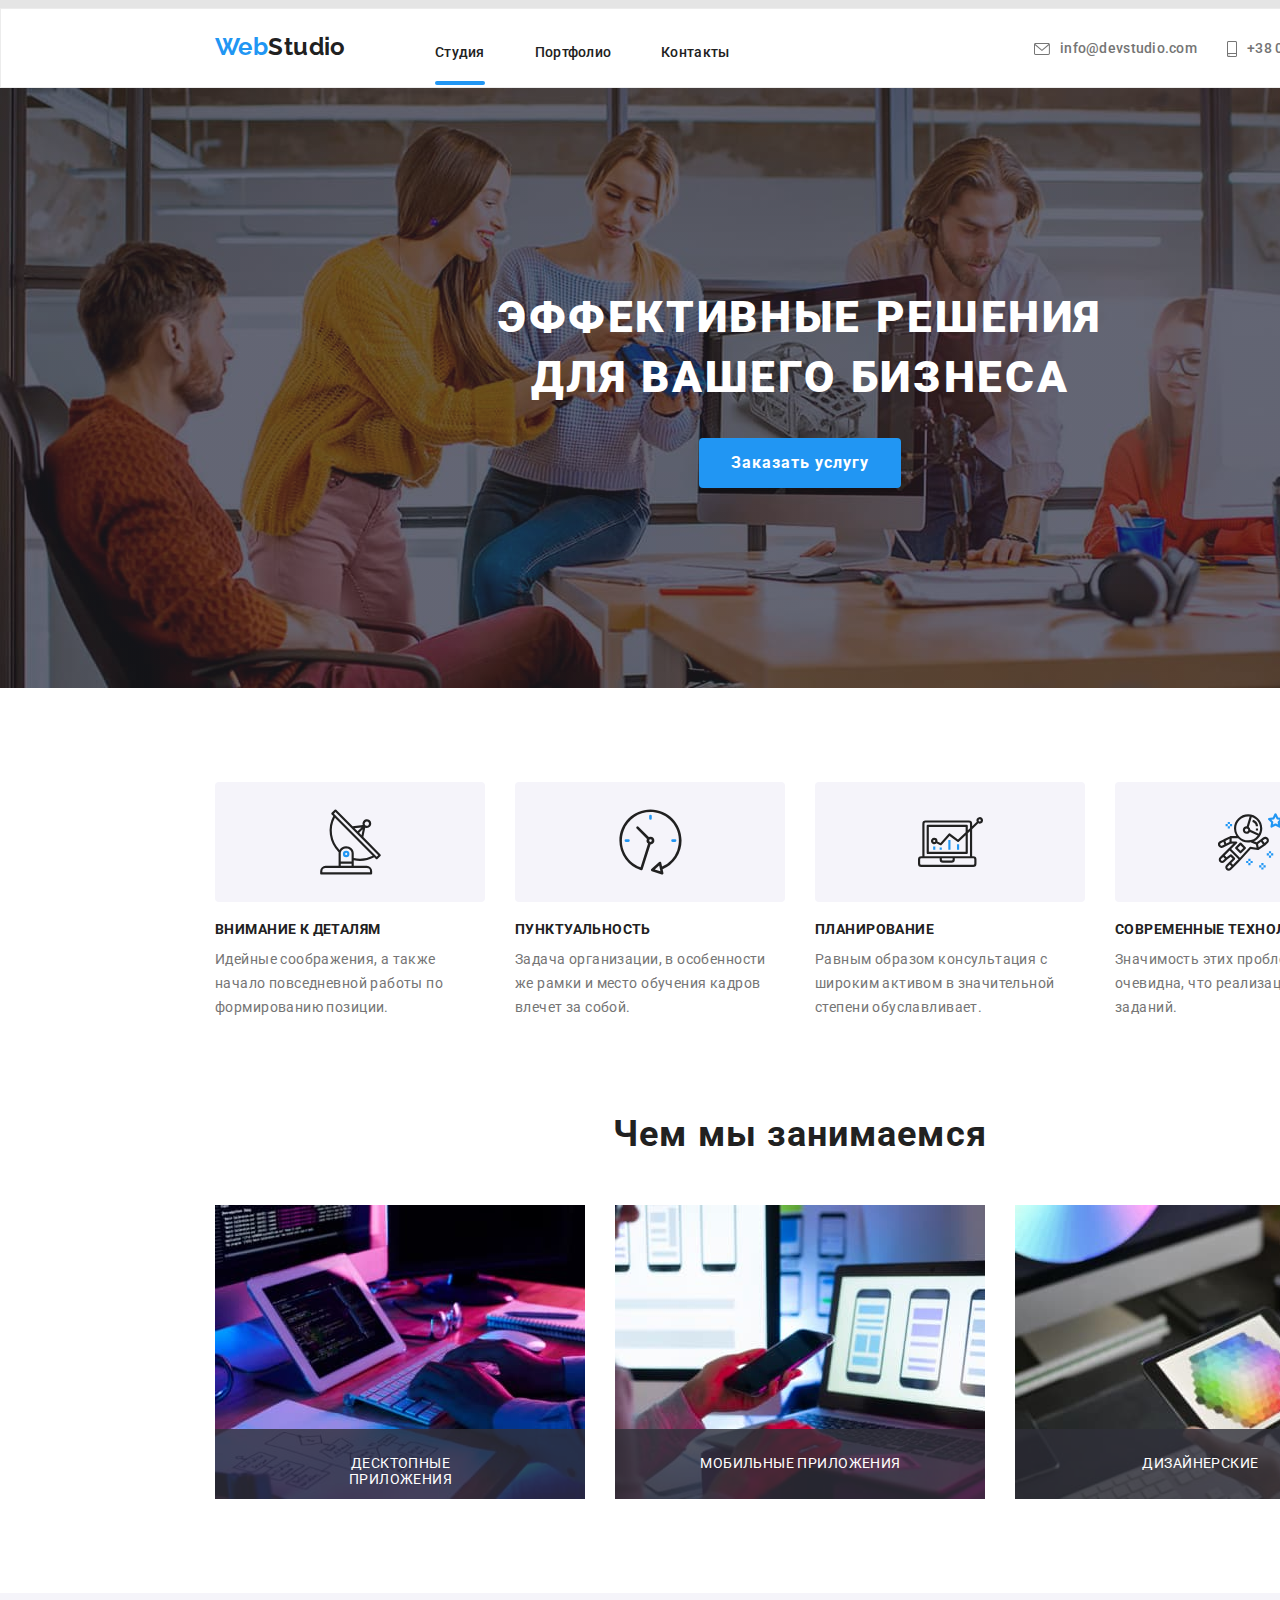
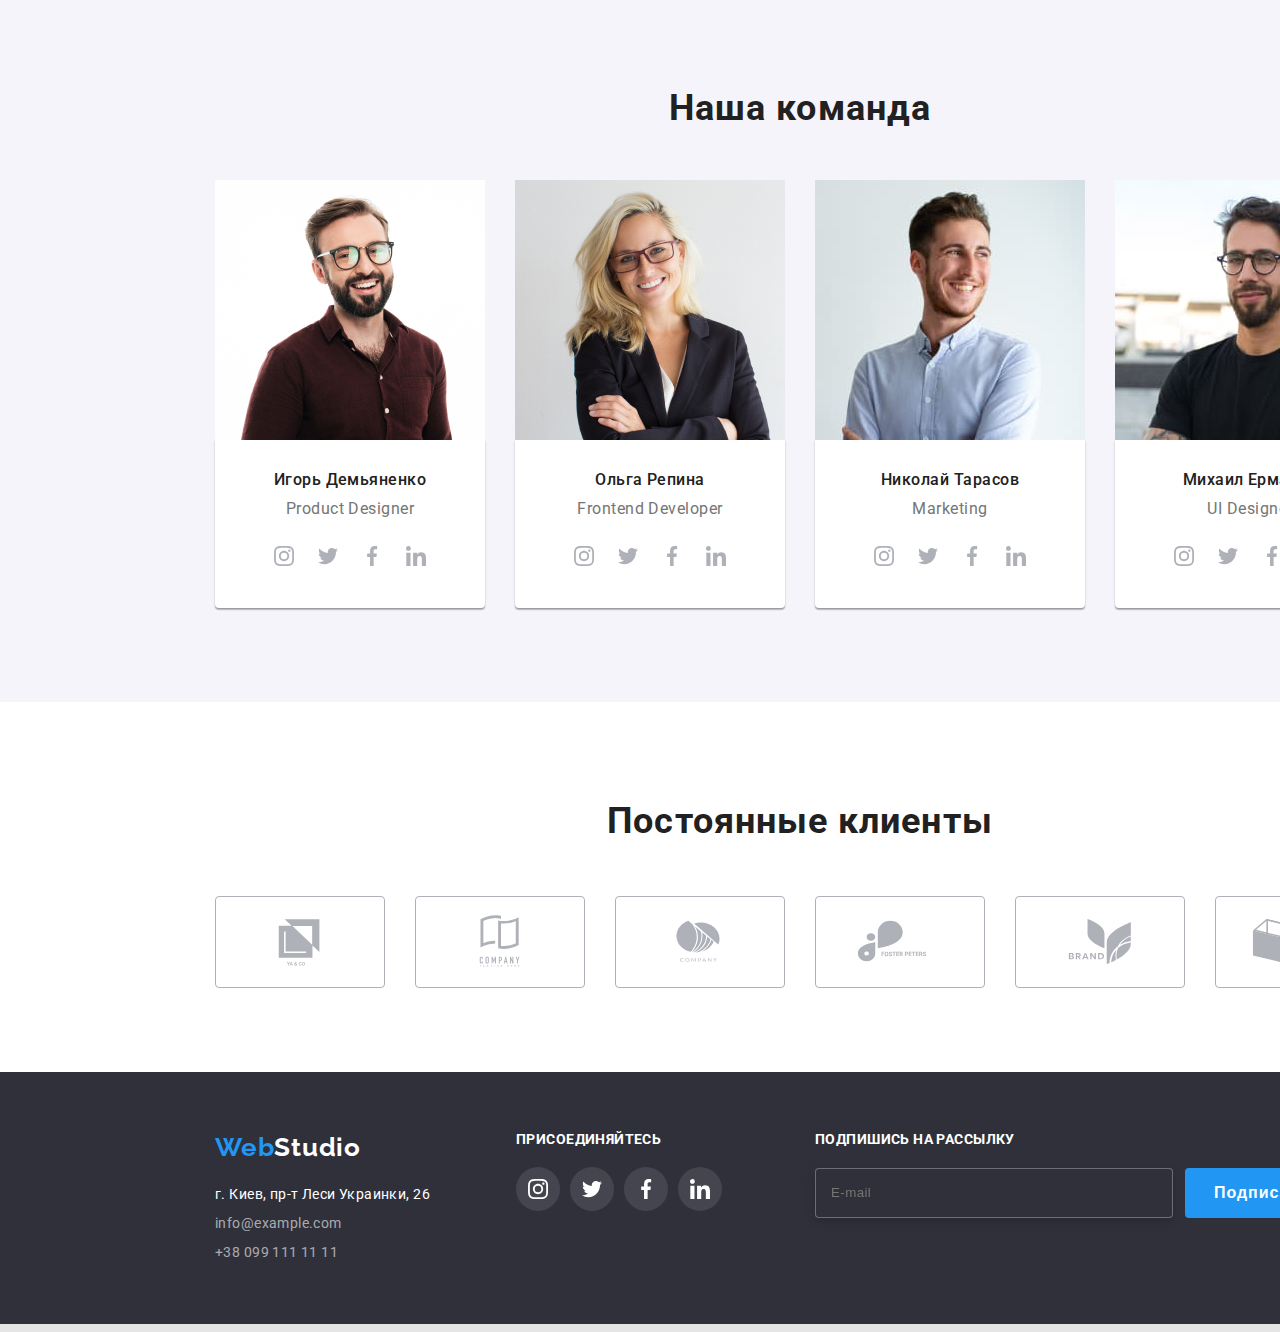
==== commit 802b52f4: "правки ментора" ====
--- a/index.html
+++ b/index.html
@@ -711,7 +711,6 @@
         </div>
       </footer>
     <section class="modal">
-        <h2 class="visually-hidden">modal</h2>
       <div class="modal__backdrop is-hidden" data-modal>
         <div class="modal__container">
           <button type="button" aria-label="закрыть окно" class="modal__close-btn" data-modal-close>
--- a/css/main.min.css
+++ b/css/main.min.css
@@ -1,2 +1,2 @@
-:root{--h-color: #212121;--paragrapf-color: #757575;--accent-color: #2196f3;--background-color: #ffffff;--transition: color, 250ms cubic-bezier(0.4, 0, 0.2, 1)}html{box-sizing:border-box}*,*::after,*::before{box-sizing:inherit}h1,h2,h3,h4,h5,h6{padding:0;margin:0}p{margin:0;padding:0}ul{margin:0;padding:0}button{cursor:pointer;padding:0;border:none;font:inherit;color:inherit;background-color:transparent}img{display:block;width:100%;max-height:100%}body{font-family:"Roboto", sans-serif;background:#e5e5e5;font-size:14px;line-height:1.71;letter-spacing:0.03em;color:var(--paragrapf-color);margin-left:auto;margin-right:auto}@media screen and (min-width: 0px){body{width:480px}}@media screen and (min-width: 768px){body{width:768px}}@media screen and (min-width: 1200px){body{width:1600px;height:100%}}.list{list-style:none}.link{text-decoration:none;cursor:pointer}.visually-hidden{position:absolute;clip:rect(0 0 0 0);width:1px;height:1px;margin:-1px}.container{box-sizing:border-box;margin-left:auto;margin-right:auto;padding:60px 15px 60px 15px}@media screen and (min-width: 480px){.container{width:480px}}@media screen and (min-width: 768px){.container{width:768px}}@media screen and (min-width: 1200px){.container{width:1200px;height:100%;padding:94px 15px 94px 15px}}@media screen and (min-width: 768px){.current{color:var(--accent-color)}.current::after{content:"  ";border-radius:2%;transition:background-color 250ms linear;position:absolute;left:0;bottom:-32px;width:100%;height:4px;border-radius:2px;background-color:var(--accent-color)}}.header{background:var(--background-color);border:1px solid #ececec;height:60px}@media screen and (min-width: 768px){.header{height:80px}}.header__container{padding:16px 331px 16px 15px;position:relative;height:60px}@media screen and (min-width: 768px){.header__container{height:80px;padding-top:26px;padding-bottom:26px}}@media screen and (min-width: 1200px){.header__container{height:80px;padding-top:24px;padding-bottom:25px}}.header-connect{margin-left:auto;min-width:307px}.header-nav{margin-bottom:302px}.header-nav__item{margin-bottom:30px}.header-logo{font-family:"Raleway", sans-serif;font-weight:bold;font-size:24px;line-height:1.17;color:var(--h-color);position:absolute;z-index:3}.header-logo__web{font-family:"Raleway", sans-serif;font-weight:bold;font-size:24px;line-height:1.17;color:var(--accent-color)}.header-nav__link{width:49px;font-weight:500;font-size:40px;line-height:1.175;letter-spacing:0.02em;color:var(--h-color);transition:var(--transition);position:relative}.header-nav__link:hover,.header-nav__link:focus,.header-nav__link:active{color:var(--accent-color)}.header-address__link{font-weight:500;font-size:24px;line-height:1.1;letter-spacing:0.02em;color:var(--paragrapf-color);transition:var(--transition)}.header-address__link:hover,.header-address__link:focus{color:var(--accent-color);font-weight:500;font-size:34px;line-height:1.176;letter-spacing:0.02em}.header-address__item{margin-bottom:32px}.header-address__icon{margin-right:10px;fill:currentColor}@media screen and (min-width: 767px){.header-modal__container,.header-modal__backdrop{display:none}}.hero{width:480px;height:400px;margin-left:auto;margin-right:auto;background:#2f303a;background-image:linear-gradient(rgba(47,48,58,0.4), rgba(47,48,58,0.4)),url(../images/Hero-mob-1x.jpg);background-size:cover;background-position:center;background-repeat:no-repeat}@media (min-device-pixel-ratio: 2), (min-resolution: 192dpi), (min-resolution: 2dppx){.hero{background-image:linear-gradient(rgba(47,48,58,0.4), rgba(47,48,58,0.4)),url(../images/Hero-mob-2x.jpg)}}@media screen and (min-width: 768px){.hero{width:768px;height:400px;background-size:cover;background-image:linear-gradient(rgba(47,48,58,0.4), rgba(47,48,58,0.4)),url(../images/Hero-tab-1x.jpg)}}@media screen and (min-width: 768px) and (min-device-pixel-ratio: 2), screen and (min-width: 768px) and (min-resolution: 192dpi), screen and (min-width: 768px) and (min-resolution: 2dppx){.hero{background-image:linear-gradient(rgba(47,48,58,0.4), rgba(47,48,58,0.4)),url(../images/Hero-tab-2x.jpg)}}@media screen and (min-width: 1200px){.hero{width:1600px;height:100%;background-image:linear-gradient(rgba(47,48,58,0.4), rgba(47,48,58,0.4)),url(../images/Hero-des-1x.jpg)}}@media screen and (min-width: 1200px) and (min-device-pixel-ratio: 2), screen and (min-width: 1200px) and (min-resolution: 192dpi), screen and (min-width: 1200px) and (min-resolution: 2dppx){.hero{background-image:linear-gradient(rgba(47,48,58,0.4), rgba(47,48,58,0.4)),url(../images/Hero-des-2x.jpg)}}@media screen and (max-width: 767px){.hero__container{width:480px;height:400px;padding-left:60px;padding-right:60px;padding-top:118px}}@media screen and (min-width: 768px){.hero__container{width:768px;padding-top:200px;padding-left:204px;padding-right:204px;padding-top:118px}}@media screen and (min-width: 1200px){.hero__container{width:1200px;height:600px;margin-left:auto;margin-right:auto;padding-top:200px;padding-left:252px;padding-right:252px;padding-top:200px}}.btn-container{display:flex;align-items:center;justify-content:space-around}.hero__btn{font-weight:bold;font-size:16px;line-height:1.88;letter-spacing:0.06em;color:var(--background-color);background:#2196f3;box-shadow:0px 4px 4px rgba(0,0,0,0.15);border-radius:4px;padding:10px 32px 10px 32px}.hero__title{font-weight:900;font-size:26px;line-height:1.6;text-align:center;letter-spacing:0.06em;text-transform:uppercase;color:var(--background-color);margin-bottom:30px}@media screen and (min-width: 1200px){.hero__title{font-size:44px;line-height:1.36}}.what-are-we-doing__container{background-color:ffffff}.advantage__item{margin-bottom:30px}@media screen and (min-width: 768px){.advantage__item:nth-child(2n+1){margin-right:30px}.advantage__item:nth-last-child(-n+2){margin-bottom:0}}@media screen and (min-width: 1200px){.advantage__item{width:270px;margin-bottom:0}.advantage__item:nth-last-child(n+3){margin-right:30px}}.advantage__link{display:flex;align-items:center;justify-content:center;margin-bottom:20px;width:450px;height:120px;background-color:#f5f4fa;border-radius:4px}@media screen and (min-width: 768px){.advantage__link{width:354px}}@media screen and (min-width: 1200px){.advantage__link{width:270px}}@media screen and (min-width: 768px){.advantage__list{display:flex;flex-wrap:wrap;width:100%}}@media screen and (min-width: 1200px){.advantage__list{display:flex;margin-bottom:94px}}.advantage-invisible{display:none;justify-content:space-between;margin-left:8px}.advantage__title{font-weight:bold;font-size:14px;line-height:1.14;letter-spacing:0.03em;text-transform:uppercase;color:var(--h-color);margin-bottom:10px;text-align:center}@media screen and (min-width: 768px){.advantage__title{display:flex;align-items:flex-start}}.advantage__text{font-size:14px;line-height:1.7;letter-spacing:0.03em;color:var(--paragrapf-color)}@media screen and (min-width: 768px){.advantage__text{width:354px}}@media screen and (min-width: 1200px){.advantage__text{width:354px;width:270px}}.what-are-we-doing__text{display:block;width:205px;height:16px;box-sizing:content-box;background-color:rgba(47,48,58,0.8);padding:27px 82px 27px 83px;position:absolute;bottom:0;font-size:14px;line-height:1.14;text-align:center;letter-spacing:0.03em;text-transform:uppercase;color:#ffffff}.what-are-we-doing__item{display:flex;position:relative;width:370px}.what-are-we-doing__item:not(:last-child){margin-right:30px}.what-are-we-doing{background-color:var(--background-color)}.what-are-we-doing__title{font-weight:bold;font-size:36px;line-height:1.17;text-align:center;letter-spacing:0.03em;color:var(--h-color);margin-bottom:50px}@media screen and (max-width: 1200px){.what-are-we-doing__title{display:none}}.what-are-we-doing__list{display:flex}@media screen and (max-width: 1200px){.what-are-we-doing__list{display:none}}.our-team{background:#f5f4fa}.employee-social__list{display:flex;justify-content:center;padding-right:32px;padding-left:32px}.employee__container{background-color:var(--background-color);padding-bottom:30px;padding-top:30px;box-shadow:0px 1px 3px rgba(0,0,0,0.12),0px 1px 1px rgba(0,0,0,0.14),0px 2px 1px rgba(0,0,0,0.2);border-radius:0px 0px 4px 4px}@media screen and (min-width: 768px){.our-team__list{display:flex;flex-wrap:wrap}}@media screen and (min-width: 1200px){.our-team__list{display:flex;flex-wrap:nowrap}}.our-team__item{width:450px;height:630px}@media screen and (min-width: 768px){.our-team__item{margin-bottom:30px;width:354px;height:536px}.our-team__item:nth-last-child(2n+2){margin-right:30px}.our-team__item:nth-last-child(-n+2){margin-bottom:0px}}@media screen and (min-width: 1200px){.our-team__item{width:270px;height:428px}.our-team__item:not(:last-child){margin-right:30px}}.our-team__title{font-weight:bold;font-size:36px;line-height:1.17;text-align:center;letter-spacing:0.03em;color:var(--h-color);margin-bottom:50px}.employee__title{font-weight:500;font-size:16px;line-height:1.19;text-align:center;letter-spacing:0.03em;color:var(--h-color);margin-bottom:10px}.employee__text{font-size:16px;line-height:1.19;text-align:center;letter-spacing:0.03em;color:var(--paragrapf-color);margin-bottom:16px}.employee-social__link{width:44px;height:44px;background-color:000000;display:flex;align-items:center;justify-content:center;border-radius:50%;color:#afb1b8;transition:var(--transition)}.employee-social__link:hover,.employee-social__link:focus{background-color:var(--accent-color);color:#ffffff}.employee-social__icon{fill:currentColor}.customers__item{width:210px;height:92px;margin-bottom:30px}@media screen and (min-width: 480px){.customers__item:nth-last-child(-n+2){margin-bottom:0px}}@media screen and (min-width: 768px){.customers__item:nth-last-child(-n+3){margin-bottom:0px}}@media screen and (min-width: 1200px){.customers__item{margin-bottom:0}}@media screen and (min-width: 1200px){.customers__item+.customers__item{margin-left:30px}}.customers__link{width:210px;height:92px;display:flex;align-items:center;justify-content:center;color:#afb1b8;border:1px solid #afb1b8;box-sizing:border-box;border-radius:4px;transition:var(--transition)}.customers__link:hover,.customers__link:focus{border:1px solid var(--accent-color);color:var(--accent-color)}@media screen and (min-width: 1200px){.customers__link{width:170px}}.customers__icon{fill:currentColor}.customers{background-color:#ffffff}@media screen and (min-width: 767px){.customers__container{height:519px;width:480px;width:100%}}@media screen and (min-width: 767px) and (min-width: 768px){.customers__container{height:397px;width:768px}}@media screen and (min-width: 767px) and (min-width: 1200px){.customers__container{height:370px;width:1200px}}.cuctomers__list{margin-left:auto;margin-right:auto;display:flex;flex-wrap:wrap;justify-content:space-between}@media screen and (min-width: 768px){.cuctomers__list{display:flex;flex-wrap:wrap;justify-content:space-between}}@media screen and (min-width: 1200px){.cuctomers__list{display:flex;flex-wrap:nowrap}}.customers__title{color:var(--h-color);font-weight:bold;font-size:36px;line-height:1.4;letter-spacing:0.03em;margin-bottom:30px;text-align:center}@media screen and (min-width: 1200px){.customers__title{margin-bottom:50px}}.footer-link__title{font-weight:bold;font-size:14px;line-height:1.1;letter-spacing:0.03em;text-transform:uppercase;color:#ffffff;margin-bottom:20px;text-align:center}@media screen and (min-width: 1200px){.footer-link__title{text-align:left}}.footer-link__list{display:flex;justify-content:flex-start}.footer-link__icon{fill:#ffffff}.footer-link__link{color:var(--h-color);width:44px;height:44px;display:flex;align-items:center;justify-content:center;border-radius:50%;background-color:rgba(255,255,255,0.1);transition:var(--transition)}.footer-link__link:hover,.footer-link__link:focus{background-color:var(--accent-color);color:#ffffff}.footer-link__item+.footer-link__item{margin-left:10px}.footer-address__tittle{margin-bottom:9px;height:21px}.footer-background{background:#2f303a}.footer-logo__link{font-family:"Raleway", sans-serif;font-weight:bold;font-size:26px;line-height:1.19;letter-spacing:0.03em;color:var(--background-color);display:flex;justify-content:center;margin-bottom:20px}@media screen and (min-width: 1200px){.footer-logo__link{display:flex;justify-content:flex-start}}.footer-logo__web{color:var(--accent-color)}.footer-address__link{font-style:normal;font-size:14px;line-height:1.71;letter-spacing:0.03em;color:rgba(255,255,255,0.6);transition:var(--transition)}.footer-address__link:hover,.footer-address__link:focus{color:var(--accent-color)}.address-link{color:var(--background-color)}.footer-address__list{min-width:231px;display:flex;flex-direction:column;align-items:center}@media screen and (min-width: 1200px){.footer-address__list{display:flex;align-items:flex-start}}.footer-btn__container{width:200px;height:50px;margin-left:auto;margin-right:auto}.footer-btn__icon{position:relative;left:155px;top:12px}.footer-btn{width:200px;height:50px;padding:10px 62px 10px 29px;background-color:var(--accent-color);transition:box-shadow 250ms cubic-bezier(0.4, 0, 0.2, 1);border-radius:4px;font-weight:bold;font-size:16px;line-height:1.88px;text-align:center;letter-spacing:0.06em;color:#ffffff;margin:0;position:absolute;border:none}.footer-btn:hover{cursor:pointer}.lable-input__container{width:450px;margin-bottom:20px;display:flex;flex-direction:column;align-items:center}@media screen and (min-width: 1200px){.lable-input__container{width:358px;margin-bottom:0;margin-right:12px;display:flex;align-items:flex-start}}.lable-input__lable{font-weight:bold;font-size:14px;line-height:1.14;letter-spacing:0.03em;text-transform:uppercase;color:#ffffff;margin-bottom:20px}.lable-input__input{outline:none;background:#2f303a;border:1px solid rgba(255,255,255,0.3);box-sizing:border-box;filter:drop-shadow(0px 4px 4px rgba(0,0,0,0.15));border-radius:4px;width:100%;height:50px;padding:15px;font-size:1.25;letter-spacing:0.03em;color:rgba(255,255,255,0.6)}.footer__container{padding-top:60px;padding-bottom:60px;display:flex;flex-direction:column;align-items:center;position:relative}@media screen and (min-width: 1200px){.footer__container{height:252px;width:1200px;display:flex;align-items:flex-end}}.footer-logo-link__container{display:flex;flex-direction:column}@media screen and (min-width: 768px){.footer-logo-link__container{display:flex;flex-direction:row}}@media screen and (min-width: 768px){.footer-logo-link__container{display:flex;flex-direction:row}}@media screen and (min-width: 1200px){.footer-logo-link__container{display:flex;flex-direction:row;position:absolute;left:15px}}.footer-logo__container{margin-bottom:60px}@media screen and (min-width: 768px){.footer-logo__container{margin-right:165px}}@media screen and (min-width: 1200px){.footer-logo__container{margin-right:70px;margin-bottom:0}}.footer-field__container{display:flex;flex-direction:column;align-items:center;width:570px;height:100%}@media screen and (min-width: 1200px){.footer-field__container{display:flex;align-items:flex-end;width:570px}}@media screen and (min-width: 1200px){.footer-field__form{display:flex;align-items:flex-end}}.footer-link__container{margin-bottom:60px}.current{color:var(--accent-color)}.all-service-menu__paragraph{font-size:18px;line-height:1.56;letter-spacing:0.03em;height:100%;width:100%;padding:63px 24px 63px 24px;color:#ffffff;letter-spacing:0.03em;background:rgba(33,150,243,0.9);position:absolute;top:0;transform:translateY(100%);transition:transform 250ms}.all-service-menu__container{width:450px;height:294px;position:relative;overflow:hidden}.all-service-menu__container:hover .all-service-menu__paragraph{transform:translateY(0)}@media screen and (min-width: 768px){.all-service-menu__container{width:354px;height:294px}}@media screen and (min-width: 1200px){.all-service-menu__container{width:370px;height:294px}}.service-menu{background-color:#ffffff}.all-service-menu__item{width:100%;margin-bottom:30px}@media screen and (min-width: 768px){.all-service-menu__item:nth-child(2n+1){margin-right:30px}}@media screen and (min-width: 1200px){.all-service-menu__item{margin-right:30px}.all-service-menu__item:nth-child(3n){margin-right:0}}.all-service-menu__item:hover{box-shadow:0px 1px 1px rgba(0,0,0,0.12),0px 4px 4px rgba(0,0,0,0.06),1px 4px 6px rgba(0,0,0,0.16);cursor:pointer;transition:box-shadow,transform 250ms cubic-bezier(0.4, 0, 0.2, 1)}.all-service-menu__container-card{width:100%;height:110px;padding:24px 24px 24px 24px;background:var(--background-color);border-bottom:1px solid #eeeeee;border-left:1px solid #eeeeee;border-right:1px solid #eeeeee;box-sizing:border-box;position:relative}.service-menu__list{display:flex;flex-wrap:wrap;justify-content:flex-start;margin-bottom:50px}@media screen and (min-width: 768px){.service-menu__list{justify-content:center}}@media screen and (min-width: 1200px){.service-menu__list{justify-content:center}}.service-menu__btm{font-weight:500;font-size:16px;line-height:1.62;text-align:center;letter-spacing:0.03em;color:var(--h-color);cursor:pointer;background-color:#f5f4fa;border-radius:4px;padding:6px 22px 6px 22px;transition:box-shadow 250ms cubic-bezier(0.4, 0, 0.2, 1)}.service-menu__btm:hover,.service-menu__btm:focus{color:var(--background-color);background:#2196f3;border-radius:4px;box-shadow:0px 3px 1px rgba(0,0,0,0.1),0px 1px 2px rgba(0,0,0,0.08),0px 2px 2px rgba(0,0,0,0.12)}.service-menu__list>li{margin-right:8px;margin-bottom:15px}.service-menu__list>li:nth-last-child(-n+2){margin-bottom:0}.all-service-menu__paragraph-card{margin-top:4px;font-size:16px;line-height:30px;letter-spacing:0.03em;color:var(--paragrapf-color)}.service-menu__title{display:none}.all-service-menu__title-card{font-weight:bold;font-size:18px;line-height:2;letter-spacing:0.06em;color:var(--h-color)}.portfolio-img{background-image:cover;width:100%;display:block}.all-service-menu__list{display:flex;flex-wrap:wrap;margin-bottom:50px;margin-bottom:-30px;box-sizing:border-box}.all-service-menu__item{width:450px;height:404px}@media screen and (min-width: 768px){.all-service-menu__item{width:354px;height:404px}}@media screen and (min-width: 1200px){.all-service-menu__item{width:370px;height:404px}}.modal{padding:0}.modal__backdrop{position:fixed;top:0%;left:0;width:100%;height:100%;overflow-y:scroll;background-color:rgba(0,0,0,0.2);transition:opacity 250ms, visibility 500ms}.modal__container{width:450px;height:609px;background-color:var(--background-color);box-shadow:0px 1px 3px rgba(0,0,0,0.12),0px 1px 1px rgba(0,0,0,0.14),0px 2px 1px rgba(0,0,0,0.2);border-radius:4px;position:absolute;top:50%;bottom:50%;left:50%;transform:translate(-55%, -50%);padding:40px}@media screen and (min-width: 768px){.modal__container{top:55%;bottom:50%;left:50%}}@media screen and (min-width: 1200px){.modal__container{width:528px;height:581px;top:40%;bottom:50%;left:50%}}.modal__close-btn{width:30px;height:30px;background:var(--background-color);border:1px solid rgba(0,0,0,0.1);border-radius:50%;display:flex;justify-content:center;align-items:center;position:absolute;right:8px;top:8px;color:#000000;transition:color 250ms cubic-bezier(0.4, 0, 0.2, 1)}.modal__close-btn:hover{color:var(--accent-color)}.modal__icon{fill:currentColor}.is-hidden{opacity:0;pointer-events:none;visibility:hidden}.modal-btn-container{display:flex;justify-content:center;box-sizing:border-box}.modal__submit-btn{display:inline-block;align-items:center;min-width:200px;min-height:50px;position:absolute;bottom:40px;background:var(--accent-color);border-radius:4px;color:var(--background-color);padding:10px 55px 10px 56px;font-weight:bold;font-size:16px;line-height:1.9px;text-align:center;letter-spacing:0.06em;transition:box-shadow 250ms cubic-bezier(0.4, 0, 0.2, 1);bottom:40px;right:50%;transform:translateX(50%)}.modal__submit-btn:hover{cursor:pointer;box-shadow:0px 4px 4px rgba(0,0,0,0.15)}.modal__title{font-weight:bold;font-size:20px;line-height:1.15;text-align:center;letter-spacing:0.03em;color:var(--h-color)}.modal__form-container{position:relative;margin-bottom:8px}.modal__form-lable{font-size:12px;line-height:1.17;letter-spacing:0.01em;color:#757575;margin-bottom:4px;width:100%;height:15px}.modal__form-input{padding:15px;width:100%;max-height:40px;border:1px solid rgba(33,33,33,0.2);border-radius:4px;padding-left:35px;display:flex;box-sizing:border-box;outline:none;color:black;transition:border 250ms cubic-bezier(0.4, 0, 0.2, 1)}.modal__form-input:focus+.modal__icon-container{color:var(--accent-color)}.modal__form-input:focus{border:solid var(--accent-color)}.span__modal-svg{margin-right:7px;display:flex;align-items:flex-start}.modal__icon-container{display:flex;position:absolute;top:50%;left:12px;transform:translateY(50%);color:var(--h-color);transition:color 250ms cubic-bezier(0.4, 0, 0.2, 1)}.modal-svg{fill:currentColor;transform:var(--transition)}.modal__form-textarea{transition:border 250ms cubic-bezier(0.4, 0, 0.2, 1);margin-bottom:10px}.modal__form-textarea:focus{border:solid var(--accent-color)}textarea{width:100%;max-height:120px;border:1px solid rgba(33,33,33,0.2);border-radius:4px;font-size:1.14;line-height:16px;letter-spacing:0.01em;color:var(--h-color);padding:12px 16px;resize:none;outline:none}.modal-heckbox__link{color:var(--accent-color)}.modal-heckbox__container{position:relative}.modal-heckbox__text{margin-left:24px;font-size:12px;line-height:1.17;letter-spacing:0.03em;color:#757575}.modal-heckbox__text span{display:inline-block;position:absolute;bottom:5px;left:0;width:15px;height:15px;border-radius:2px;border:2px solid var(--h-color);margin-right:7px}@media screen and (min-width: 1200px){.modal-heckbox__text span{left:13px}}.modal-heckbox__text:hover span{cursor:pointer}@media screen and (min-width: 1200px){.modal-heckbox__text{font-size:14px;line-height:1.7;padding-left:13px}}.modal-heckbox__icon{fill:transparent}.modal-heckbox__check:checked+.modal-heckbox__text span{border:none;background-color:var(--accent-color)}.modal-heckbox__check:checked ~ .modal-heckbox__text .modal-heckbox__icon{fill:#FFFFFF}.header-modal{padding:0;position:absolute;z-index:4}@media screen and (min-width: 767px){.header-modal{display:none}}.header-modal__backdrop{position:fixed;top:0%;left:0;width:100%;height:100%;background-color:rgba(0,0,0,0.2);overflow-y:scroll}.header-modal__container{padding-top:40px;padding-left:40px;width:480px;height:796px;background-color:var(--background-color);box-shadow:0px 1px 3px rgba(0,0,0,0.12),0px 1px 1px rgba(0,0,0,0.14),0px 2px 1px rgba(0,0,0,0.2);border-radius:4px;position:relative}.header-modal__icon{fill:currentColor}.header-modal__open-btn{background:var(--background-color);display:flex;justify-content:center;align-items:center;position:absolute;right:22px;top:22px;bottom:100px;color:#000000;transition:color 250ms cubic-bezier(0.4, 0, 0.2, 1)}.header-modal__open-btn:hover{color:var(--accent-color)}@media screen and (min-width: 767px){.header-modal__open-btn{display:none}}.header-modal__close-btn{width:30px;height:30px;background:var(--background-color);display:flex;justify-content:center;align-items:center;position:absolute;right:25px;top:21px;color:#000000;transition:color 250ms cubic-bezier(0.4, 0, 0.2, 1)}.header-modal__close-btn:hover{color:var(--accent-color)}.header-modal__title{font-weight:bold;font-size:20px;line-height:1.15;text-align:center;letter-spacing:0.03em;color:var(--h-color)}.social__icon{font-weight:500;font-size:18px;line-height:22px;letter-spacing:0.02em;color:#2196f3}.social__list{display:flex}.social__item{width:100%px;height:20px;padding-right:10px}.social__item+.social__item{border-left:1px solid rgba(33,33,33,0.2);padding-left:10px}.header-adress-nav__container{display:flex;width:100%;position:absolute;top:0}@media screen and (max-width: 767px){.header-adress-nav__container{display:none}}@media screen and (min-width: 768px){.header-adress-nav__container{height:80px}}@media screen and (min-width: 768px){.header-adress-nav__container{height:80px}}@media screen and (min-width: 768px){.current{color:var(--accent-color)}.current::after{content:"  ";display:flex;border-radius:2%;transition:background-color 250ms linear;position:absolute;left:0;bottom:-25px;width:100%;height:4px;border-radius:2px;background-color:var(--accent-color)}}.header-adress-nav__connect{height:100%}@media screen and (min-width: 768px){.header-adress-nav__connect{padding:0;margin-left:84px}}@media screen and (min-width: 1200px){.header-adress-nav__connect{padding-top:32px;padding-bottom:32px;margin-left:305px}}.header-adress-nav__nav{width:294px;justify-content:space-between;align-items:center;margin-left:220px;padding-top:32px;height:100%}.header-adress-nav__nav__item:not(:last-child){margin-right:50px}.header-adress-nav__nav__list,.header-adress-nav__address-list{display:flex;justify-content:space-between}.header-adress-nav__address-list{width:100%;z-index:3}@media screen and (min-width: 768px){.header-adress-nav__address-list{display:flex;flex-direction:column;padding-top:21px;padding-bottom:21px;padding-right:15px}}@media screen and (min-width: 1200px){.header-adress-nav__address-list{display:flex;flex-direction:row;padding:0}}.header-adress-nav__address-icon-mail{fill:currentColor}@media screen and (min-width: 768px){.header-adress-nav__address-icon-mail{margin-right:8px;width:14px;height:10px}}@media screen and (min-width: 1200px){.header-adress-nav__address-icon-mail{margin-right:10px;width:16px;height:12px}}.header-adress-nav__address-icon-tel{fill:currentColor}@media screen and (min-width: 768px){.header-adress-nav__address-icon-tel{margin-right:10px;width:10px;height:14px}}@media screen and (min-width: 1200px){.header-adress-nav__address-icon-tel{margin-right:10px;width:10px;height:16px}}.header-adress-nav__nav__link{font-weight:500;font-size:14px;line-height:1.14;letter-spacing:0.02em;color:var(--h-color);transition:var(--transition);position:relative}.header-adress-nav__nav__link:hover,.header-adress-nav__nav__link:focus,.header-adress-nav__nav__link:active{color:var(--accent-color)}.header-adress-nav__nav__link:hover{color:var(--accent-color)}.header-adress-nav__address-link{font-weight:500;letter-spacing:0.02em;color:var(--paragrapf-color);display:flex;align-items:center;transition:var(--transition)}.header-adress-nav__address-link:hover,.header-adress-nav__address-link:focus{color:var(--accent-color)}@media screen and (min-width: 768px){.header-adress-nav__address-link{font-size:12px;line-height:1.17}}@media screen and (min-width: 1200px){.header-adress-nav__address-link{font-size:14px;line-height:1.1}}@media screen and (min-width: 768px){.header-adress-nav__address-item+.header-adress-nav__address-item{margin-left:0px;margin-top:10px}}@media screen and (min-width: 1200px){.header-adress-nav__address-item+.header-adress-nav__address-item{margin-left:30px;margin-top:0}}
+:root{--h-color: #212121;--paragrapf-color: #757575;--accent-color: #2196f3;--background-color: #ffffff;--transition: color, 250ms cubic-bezier(0.4, 0, 0.2, 1)}html{box-sizing:border-box}*,*::after,*::before{box-sizing:inherit}h1,h2,h3,h4,h5,h6{padding:0;margin:0}p{margin:0;padding:0}ul{margin:0;padding:0}button{cursor:pointer;padding:0;border:none;font:inherit;color:inherit;background-color:transparent}img{display:block;width:100%;max-height:100%}body{font-family:"Roboto", sans-serif;background:#e5e5e5;font-size:14px;line-height:1.71;letter-spacing:0.03em;color:var(--paragrapf-color);margin-left:auto;margin-right:auto}@media screen and (min-width: 0px){body{width:480px}}@media screen and (min-width: 768px){body{width:768px}}@media screen and (min-width: 1200px){body{width:1600px;height:100%}}.list{list-style:none}.link{text-decoration:none;cursor:pointer}.visually-hidden{position:absolute;clip:rect(0 0 0 0);width:1px;height:1px;margin:-1px}.container{box-sizing:border-box;margin-left:auto;margin-right:auto;padding:60px 15px 60px 15px}@media screen and (min-width: 480px){.container{width:480px}}@media screen and (min-width: 768px){.container{width:768px}}@media screen and (min-width: 1200px){.container{width:1200px;height:100%;padding:94px 15px 94px 15px}}@media screen and (min-width: 768px){.current{color:var(--accent-color)}.current::after{content:"  ";border-radius:2%;transition:background-color 250ms linear;position:absolute;left:0;bottom:-32px;width:100%;height:4px;border-radius:2px;background-color:var(--accent-color)}}.header{background:var(--background-color);border:1px solid #ececec;height:60px}@media screen and (min-width: 768px){.header{height:80px}}.header__container{padding:16px 331px 16px 15px;position:relative;height:60px}@media screen and (min-width: 768px){.header__container{height:80px;padding-top:26px;padding-bottom:26px}}@media screen and (min-width: 1200px){.header__container{height:80px;padding-top:24px;padding-bottom:25px}}.header-connect{margin-left:auto;min-width:307px}.header-nav{margin-bottom:302px}.header-nav__item{margin-bottom:30px}.header-logo{font-family:"Raleway", sans-serif;font-weight:bold;font-size:24px;line-height:1.17;color:var(--h-color);position:absolute;z-index:3}.header-logo__web{font-family:"Raleway", sans-serif;font-weight:bold;font-size:24px;line-height:1.17;color:var(--accent-color)}.header-nav__link{width:49px;font-weight:500;font-size:40px;line-height:1.175;letter-spacing:0.02em;color:var(--h-color);transition:var(--transition);position:relative}.header-nav__link:hover,.header-nav__link:focus,.header-nav__link:active{color:var(--accent-color)}.header-address__link{font-weight:500;font-size:24px;line-height:1.1;letter-spacing:0.02em;color:var(--paragrapf-color);transition:var(--transition)}.header-address__link:hover,.header-address__link:focus{color:var(--accent-color);font-weight:500;font-size:34px;line-height:1.176;letter-spacing:0.02em}.header-address__item{margin-bottom:32px}.header-address__icon{margin-right:10px;fill:currentColor}@media screen and (min-width: 767px){.header-modal__container,.header-modal__backdrop{display:none}}.hero{width:480px;height:400px;margin-left:auto;margin-right:auto;background:#2f303a;background-image:linear-gradient(rgba(47,48,58,0.4), rgba(47,48,58,0.4)),url(../images/Hero-mob-1x.jpg);background-size:cover;background-position:center;background-repeat:no-repeat}@media (min-device-pixel-ratio: 2), (min-resolution: 192dpi), (min-resolution: 2dppx){.hero{background-image:linear-gradient(rgba(47,48,58,0.4), rgba(47,48,58,0.4)),url(../images/Hero-mob-2x.jpg)}}@media screen and (min-width: 768px){.hero{width:768px;height:400px;background-size:cover;background-image:linear-gradient(rgba(47,48,58,0.4), rgba(47,48,58,0.4)),url(../images/Hero-tab-1x.jpg)}}@media screen and (min-width: 768px) and (min-device-pixel-ratio: 2), screen and (min-width: 768px) and (min-resolution: 192dpi), screen and (min-width: 768px) and (min-resolution: 2dppx){.hero{background-image:linear-gradient(rgba(47,48,58,0.4), rgba(47,48,58,0.4)),url(../images/Hero-tab-2x.jpg)}}@media screen and (min-width: 1200px){.hero{width:1600px;height:100%;background-image:linear-gradient(rgba(47,48,58,0.4), rgba(47,48,58,0.4)),url(../images/Hero-des-1x.jpg)}}@media screen and (min-width: 1200px) and (min-device-pixel-ratio: 2), screen and (min-width: 1200px) and (min-resolution: 192dpi), screen and (min-width: 1200px) and (min-resolution: 2dppx){.hero{background-image:linear-gradient(rgba(47,48,58,0.4), rgba(47,48,58,0.4)),url(../images/Hero-des-2x.jpg)}}@media screen and (max-width: 767px){.hero__container{width:480px;height:400px;padding-left:60px;padding-right:60px;padding-top:118px}}@media screen and (min-width: 768px){.hero__container{width:768px;padding-top:200px;padding-left:204px;padding-right:204px;padding-top:118px}}@media screen and (min-width: 1200px){.hero__container{width:1200px;height:600px;margin-left:auto;margin-right:auto;padding-top:200px;padding-left:252px;padding-right:252px;padding-top:200px}}.btn-container{display:flex;align-items:center;justify-content:space-around}.hero__btn{font-weight:bold;font-size:16px;line-height:1.88;letter-spacing:0.06em;color:var(--background-color);background:#2196f3;box-shadow:0px 4px 4px rgba(0,0,0,0.15);border-radius:4px;padding:10px 32px 10px 32px}.hero__title{font-weight:900;font-size:26px;line-height:1.6;text-align:center;letter-spacing:0.06em;text-transform:uppercase;color:var(--background-color);margin-bottom:30px}@media screen and (min-width: 1200px){.hero__title{font-size:44px;line-height:1.36}}.what-are-we-doing__container{background-color:ffffff}.advantage__item{margin-bottom:30px}@media screen and (min-width: 768px){.advantage__item:nth-child(2n+1){margin-right:30px}.advantage__item:nth-last-child(-n+2){margin-bottom:0}}@media screen and (min-width: 1200px){.advantage__item{width:270px;margin-bottom:0}.advantage__item:nth-last-child(n+3){margin-right:30px}}.advantage__link{display:flex;align-items:center;justify-content:center;margin-bottom:20px;width:450px;height:120px;background-color:#f5f4fa;border-radius:4px}@media screen and (min-width: 768px){.advantage__link{width:354px}}@media screen and (min-width: 1200px){.advantage__link{width:270px}}@media screen and (min-width: 768px){.advantage__list{display:flex;flex-wrap:wrap;width:100%}}@media screen and (min-width: 1200px){.advantage__list{display:flex;margin-bottom:94px}}.advantage-invisible{display:none;justify-content:space-between;margin-left:8px}.advantage__title{font-weight:bold;font-size:14px;line-height:1.14;letter-spacing:0.03em;text-transform:uppercase;color:var(--h-color);margin-bottom:10px;text-align:center}@media screen and (min-width: 768px){.advantage__title{display:flex;align-items:flex-start}}.advantage__text{font-size:14px;line-height:1.7;letter-spacing:0.03em;color:var(--paragrapf-color)}@media screen and (min-width: 768px){.advantage__text{width:354px}}@media screen and (min-width: 1200px){.advantage__text{width:354px;width:270px}}.what-are-we-doing__text{display:block;width:205px;height:16px;box-sizing:content-box;background-color:rgba(47,48,58,0.8);padding:27px 82px 27px 83px;position:absolute;bottom:0;font-size:14px;line-height:1.14;text-align:center;letter-spacing:0.03em;text-transform:uppercase;color:#ffffff}.what-are-we-doing__item{display:flex;position:relative;width:370px}.what-are-we-doing__item:not(:last-child){margin-right:30px}.what-are-we-doing{background-color:var(--background-color)}.what-are-we-doing__title{font-weight:bold;font-size:36px;line-height:1.17;text-align:center;letter-spacing:0.03em;color:var(--h-color);margin-bottom:50px}@media screen and (max-width: 1200px){.what-are-we-doing__title{display:none}}.what-are-we-doing__list{display:flex}@media screen and (max-width: 1200px){.what-are-we-doing__list{display:none}}.our-team{background:#f5f4fa}.employee-social__list{display:flex;justify-content:center;padding-right:32px;padding-left:32px}.employee__container{background-color:var(--background-color);padding-bottom:30px;padding-top:30px;box-shadow:0px 1px 3px rgba(0,0,0,0.12),0px 1px 1px rgba(0,0,0,0.14),0px 2px 1px rgba(0,0,0,0.2);border-radius:0px 0px 4px 4px}@media screen and (min-width: 768px){.our-team__list{display:flex;flex-wrap:wrap}}@media screen and (min-width: 1200px){.our-team__list{display:flex;flex-wrap:nowrap}}.our-team__item{width:450px;height:630px;margin-bottom:30px}@media screen and (min-width: 768px){.our-team__item{margin-bottom:30px;width:354px;height:536px}.our-team__item:nth-last-child(2n+2){margin-right:30px}.our-team__item:nth-last-child(-n+2){margin-bottom:0px}}@media screen and (min-width: 1200px){.our-team__item{margin-bottom:0;width:270px;height:428px}.our-team__item:not(:last-child){margin-right:30px}}.our-team__title{font-weight:bold;font-size:36px;line-height:1.17;text-align:center;letter-spacing:0.03em;color:var(--h-color);margin-bottom:50px}.employee__title{font-weight:500;font-size:16px;line-height:1.19;text-align:center;letter-spacing:0.03em;color:var(--h-color);margin-bottom:10px}.employee__text{font-size:16px;line-height:1.19;text-align:center;letter-spacing:0.03em;color:var(--paragrapf-color);margin-bottom:16px}.employee-social__link{width:44px;height:44px;background-color:000000;display:flex;align-items:center;justify-content:center;border-radius:50%;color:#afb1b8;transition:var(--transition)}.employee-social__link:hover,.employee-social__link:focus{background-color:var(--accent-color);color:#ffffff}.employee-social__icon{fill:currentColor}.customers__item{width:210px;height:92px;margin-bottom:30px}@media screen and (min-width: 480px){.customers__item:nth-last-child(-n+2){margin-bottom:0px}}@media screen and (min-width: 768px){.customers__item:nth-last-child(-n+3){margin-bottom:0px}}@media screen and (min-width: 1200px){.customers__item{margin-bottom:0}}@media screen and (min-width: 1200px){.customers__item+.customers__item{margin-left:30px}}.customers__link{width:210px;height:92px;display:flex;align-items:center;justify-content:center;color:#afb1b8;border:1px solid #afb1b8;box-sizing:border-box;border-radius:4px;transition:var(--transition)}.customers__link:hover,.customers__link:focus{border:1px solid var(--accent-color);color:var(--accent-color)}@media screen and (min-width: 1200px){.customers__link{width:170px}}.customers__icon{fill:currentColor}.customers{background-color:#ffffff}@media screen and (min-width: 767px){.customers__container{height:519px;width:480px;width:100%}}@media screen and (min-width: 767px) and (min-width: 768px){.customers__container{height:397px;width:768px}}@media screen and (min-width: 767px) and (min-width: 1200px){.customers__container{height:370px;width:1200px}}.cuctomers__list{margin-left:auto;margin-right:auto;display:flex;flex-wrap:wrap;justify-content:space-between}@media screen and (min-width: 768px){.cuctomers__list{display:flex;flex-wrap:wrap;justify-content:space-between}}@media screen and (min-width: 1200px){.cuctomers__list{display:flex;flex-wrap:nowrap}}.customers__title{color:var(--h-color);font-weight:bold;font-size:36px;line-height:1.4;letter-spacing:0.03em;margin-bottom:30px;text-align:center}@media screen and (min-width: 1200px){.customers__title{margin-bottom:50px}}.footer-link__title{font-weight:bold;font-size:14px;line-height:1.1;letter-spacing:0.03em;text-transform:uppercase;color:#ffffff;margin-bottom:20px;text-align:center}@media screen and (min-width: 1200px){.footer-link__title{text-align:left}}.footer-link__list{display:flex;justify-content:flex-start}.footer-link__icon{fill:#ffffff}.footer-link__link{color:var(--h-color);width:44px;height:44px;display:flex;align-items:center;justify-content:center;border-radius:50%;background-color:rgba(255,255,255,0.1);transition:var(--transition)}.footer-link__link:hover,.footer-link__link:focus{background-color:var(--accent-color);color:#ffffff}.footer-link__item+.footer-link__item{margin-left:10px}.footer-address__tittle{height:21px}.footer-address__tittle:not(:last-child){margin-bottom:8px}.footer-background{background:#2f303a}.footer-logo__link{font-family:"Raleway", sans-serif;font-weight:bold;font-size:26px;line-height:1.19;letter-spacing:0.03em;color:var(--background-color);display:flex;justify-content:center;margin-bottom:20px}@media screen and (min-width: 1200px){.footer-logo__link{display:flex;justify-content:flex-start}}.footer-logo__web{color:var(--accent-color)}.footer-address__link{font-style:normal;font-size:14px;line-height:1.71;letter-spacing:0.03em;color:rgba(255,255,255,0.6);transition:var(--transition)}.footer-address__link:hover,.footer-address__link:focus{color:var(--accent-color)}.address-link{color:var(--background-color)}.footer-address__list{min-width:231px;display:flex;flex-direction:column;align-items:center}@media screen and (min-width: 1200px){.footer-address__list{display:flex;align-items:flex-start}}.footer-btn__container{width:200px;height:50px;margin-left:auto;margin-right:auto}.footer-btn__icon{position:relative;left:155px;top:12px}.footer-btn{width:200px;height:50px;padding:10px 62px 10px 29px;background-color:var(--accent-color);transition:box-shadow 250ms cubic-bezier(0.4, 0, 0.2, 1);border-radius:4px;font-weight:bold;font-size:16px;line-height:1.88px;text-align:center;letter-spacing:0.06em;color:#ffffff;margin:0;position:absolute;border:none}.footer-btn:hover{cursor:pointer}.lable-input__container{width:450px;margin-bottom:20px;display:flex;flex-direction:column;align-items:center}@media screen and (min-width: 1200px){.lable-input__container{width:358px;margin-bottom:0;margin-right:12px;display:flex;align-items:flex-start}}.lable-input__lable{font-weight:bold;font-size:14px;line-height:1.14;letter-spacing:0.03em;text-transform:uppercase;color:#ffffff;margin-bottom:20px}.lable-input__input{outline:none;background:#2f303a;border:1px solid rgba(255,255,255,0.3);box-sizing:border-box;filter:drop-shadow(0px 4px 4px rgba(0,0,0,0.15));border-radius:4px;width:100%;height:50px;padding:15px;font-size:1.25;letter-spacing:0.03em;color:rgba(255,255,255,0.6)}.footer__container{padding-top:60px;padding-bottom:60px;display:flex;flex-direction:column;align-items:center;position:relative}@media screen and (min-width: 1200px){.footer__container{height:252px;width:1200px;display:flex;align-items:flex-end}}.footer-logo-link__container{display:flex;flex-direction:column}@media screen and (min-width: 768px){.footer-logo-link__container{display:flex;flex-direction:row}}@media screen and (min-width: 768px){.footer-logo-link__container{display:flex;flex-direction:row}}@media screen and (min-width: 1200px){.footer-logo-link__container{display:flex;flex-direction:row;position:absolute;left:15px}}.footer-logo__container{margin-bottom:60px}@media screen and (min-width: 768px){.footer-logo__container{margin-right:165px}}@media screen and (min-width: 1200px){.footer-logo__container{margin-right:70px;margin-bottom:0}}.footer-field__container{display:flex;flex-direction:column;align-items:center;width:100%;height:100%}@media screen and (min-width: 1200px){.footer-field__container{display:flex;align-items:flex-end;width:570px}}@media screen and (min-width: 1200px){.footer-field__form{display:flex;align-items:flex-end}}.footer-link__container{margin-bottom:60px}.current{color:var(--accent-color)}.all-service-menu__paragraph{font-size:18px;line-height:1.56;letter-spacing:0.03em;height:100%;width:100%;padding:63px 24px 63px 24px;color:#ffffff;letter-spacing:0.03em;background:rgba(33,150,243,0.9);position:absolute;top:0;transform:translateY(100%);transition:transform 250ms}.all-service-menu__container{width:450px;height:294px;position:relative;overflow:hidden}.all-service-menu__container:hover .all-service-menu__paragraph{transform:translateY(0)}@media screen and (min-width: 768px){.all-service-menu__container{width:354px;height:294px}}@media screen and (min-width: 1200px){.all-service-menu__container{width:370px;height:294px}}.service-menu{background-color:#ffffff}.all-service-menu__item{width:100%;margin-bottom:30px;width:450px;height:404px}@media screen and (min-width: 768px){.all-service-menu__item{width:354px;height:404px}.all-service-menu__item:nth-child(-n+2){height:440px}.all-service-menu__item:nth-child(2n+1){margin-right:30px}}@media screen and (min-width: 1200px){.all-service-menu__item{width:370px;height:404px;margin-right:30px}.all-service-menu__item:nth-child(3n){margin-right:0}}.all-service-menu__item:hover{box-shadow:0px 1px 1px rgba(0,0,0,0.12),0px 4px 4px rgba(0,0,0,0.06),1px 4px 6px rgba(0,0,0,0.16);cursor:pointer;transition:box-shadow,transform 250ms cubic-bezier(0.4, 0, 0.2, 1)}.all-service-menu__container-card{padding:24px 24px 24px 24px;background:var(--background-color);border-bottom:1px solid #eeeeee;border-left:1px solid #eeeeee;border-right:1px solid #eeeeee;box-sizing:border-box;position:relative}.card{height:146px}.service-menu__list{display:flex;flex-wrap:wrap;justify-content:flex-start;margin-bottom:50px}@media screen and (min-width: 768px){.service-menu__list{justify-content:center}}@media screen and (min-width: 1200px){.service-menu__list{justify-content:center}}.service-menu__btm{font-weight:500;font-size:16px;line-height:1.62;text-align:center;letter-spacing:0.03em;color:var(--h-color);cursor:pointer;background-color:#f5f4fa;border-radius:4px;padding:6px 22px 6px 22px;transition:box-shadow 250ms cubic-bezier(0.4, 0, 0.2, 1)}.service-menu__btm:hover,.service-menu__btm:focus{color:var(--background-color);background:#2196f3;border-radius:4px;box-shadow:0px 3px 1px rgba(0,0,0,0.1),0px 1px 2px rgba(0,0,0,0.08),0px 2px 2px rgba(0,0,0,0.12)}.service-menu__list>li{margin-right:8px;margin-bottom:15px}.service-menu__list>li:nth-last-child(-n+2){margin-bottom:0}.all-service-menu__paragraph-card{margin-top:4px;font-size:16px;line-height:30px;letter-spacing:0.03em;color:var(--paragrapf-color)}.service-menu__title{display:none}.all-service-menu__title-card{font-weight:bold;font-size:18px;line-height:2;letter-spacing:0.06em;color:var(--h-color)}.portfolio-img{background-image:cover;width:100%;display:block}.all-service-menu__list{display:flex;flex-wrap:wrap;margin-bottom:50px;margin-bottom:-30px;box-sizing:border-box}.modal{padding:0;height:100%}.modal__backdrop{box-sizing:border-box;position:fixed;top:0%;left:0;width:100%;height:100%;overflow-y:scroll;background-color:rgba(0,0,0,0.2);transition:opacity 250ms, visibility 500ms}.modal__container{width:450px;height:609px;background-color:var(--background-color);box-shadow:0px 1px 3px rgba(0,0,0,0.12),0px 1px 1px rgba(0,0,0,0.14),0px 2px 1px rgba(0,0,0,0.2);border-radius:4px;position:absolute;top:50%;bottom:50%;left:54%;transform:translate(-55%, -50%);padding:40px;margin-left:auto;margin-right:auto}@media screen and (min-width: 768px){.modal__container{top:55%;bottom:50%;left:50%}}@media screen and (min-width: 1200px){.modal__container{width:528px;height:581px;top:50%;bottom:50%;left:50%}}.modal__close-btn{width:30px;height:30px;background:var(--background-color);border:1px solid rgba(0,0,0,0.1);border-radius:50%;display:flex;justify-content:center;align-items:center;position:absolute;right:8px;top:8px;color:#000000;transition:color 250ms cubic-bezier(0.4, 0, 0.2, 1)}.modal__close-btn:hover{color:var(--accent-color)}.modal__icon{fill:currentColor}.is-hidden{opacity:0;pointer-events:none;visibility:hidden}.modal-btn-container{display:flex;justify-content:center;box-sizing:border-box}.modal__submit-btn{display:inline-block;align-items:center;min-width:200px;min-height:50px;position:absolute;bottom:40px;background:var(--accent-color);border-radius:4px;color:var(--background-color);padding:10px 55px 10px 56px;font-weight:bold;font-size:16px;line-height:1.9px;text-align:center;letter-spacing:0.06em;transition:box-shadow 250ms cubic-bezier(0.4, 0, 0.2, 1);bottom:40px;right:50%;transform:translateX(50%)}.modal__submit-btn:hover{cursor:pointer;box-shadow:0px 4px 4px rgba(0,0,0,0.15)}.modal__title{font-weight:bold;font-size:20px;line-height:1.15;text-align:center;letter-spacing:0.03em;color:var(--h-color)}.modal__form-container{position:relative;margin-bottom:8px}.modal__form-lable{font-size:12px;line-height:1.17;letter-spacing:0.01em;color:#757575;margin-bottom:4px;width:100%;height:15px}.modal__form-input{padding:15px;width:100%;max-height:40px;border:1px solid rgba(33,33,33,0.2);border-radius:4px;padding-left:35px;display:flex;box-sizing:border-box;outline:none;color:black;transition:border 250ms cubic-bezier(0.4, 0, 0.2, 1)}.modal__form-input:focus+.modal__icon-container{color:var(--accent-color)}.modal__form-input:focus{border:solid var(--accent-color)}.span__modal-svg{margin-right:7px;display:flex;align-items:flex-start}.modal__icon-container{display:flex;position:absolute;top:50%;left:12px;transform:translateY(50%);color:var(--h-color);transition:color 250ms cubic-bezier(0.4, 0, 0.2, 1)}.modal-svg{fill:currentColor;transform:var(--transition)}.modal__form-textarea{transition:border 250ms cubic-bezier(0.4, 0, 0.2, 1);margin-bottom:10px}.modal__form-textarea:focus{border:solid var(--accent-color)}textarea{width:100%;max-height:120px;border:1px solid rgba(33,33,33,0.2);border-radius:4px;font-size:1.14;line-height:16px;letter-spacing:0.01em;color:var(--h-color);padding:12px 16px;resize:none;outline:none}.modal-heckbox__link{color:var(--accent-color)}.modal-heckbox__container{position:relative}.modal-heckbox__text{margin-left:24px;font-size:12px;line-height:1.17;letter-spacing:0.03em;color:#757575}.modal-heckbox__text span{display:inline-block;position:absolute;bottom:5px;left:0;width:15px;height:15px;border-radius:2px;border:2px solid var(--h-color);margin-right:7px}@media screen and (min-width: 1200px){.modal-heckbox__text span{left:13px}}.modal-heckbox__text:hover span{cursor:pointer}@media screen and (min-width: 1200px){.modal-heckbox__text{font-size:14px;line-height:1.7;padding-left:13px}}.modal-heckbox__icon{fill:transparent}.modal-heckbox__check:checked+.modal-heckbox__text span{border:none;background-color:var(--accent-color)}.modal-heckbox__check:checked ~ .modal-heckbox__text .modal-heckbox__icon{fill:#FFFFFF}.header-modal{height:100%;padding:0;position:absolute;z-index:4}@media screen and (min-width: 767px){.header-modal{display:none}}.header-modal__backdrop{box-sizing:border-box;position:fixed;top:0%;left:0;width:100%;background-color:rgba(0,0,0,0.2);overflow-y:scroll}.header-modal__container{padding-top:40px;padding-left:40px;width:480px;height:796px;background-color:var(--background-color);box-shadow:0px 1px 3px rgba(0,0,0,0.12),0px 1px 1px rgba(0,0,0,0.14),0px 2px 1px rgba(0,0,0,0.2);border-radius:4px;position:relative}.header-modal__icon{fill:currentColor}.header-modal__open-btn{background:var(--background-color);display:flex;justify-content:center;align-items:center;position:absolute;right:22px;top:22px;bottom:100px;color:#000000;transition:color 250ms cubic-bezier(0.4, 0, 0.2, 1)}.header-modal__open-btn:hover{color:var(--accent-color)}@media screen and (min-width: 767px){.header-modal__open-btn{display:none}}.header-modal__close-btn{width:30px;height:30px;background:var(--background-color);display:flex;justify-content:center;align-items:center;position:absolute;right:25px;top:21px;color:#000000;transition:color 250ms cubic-bezier(0.4, 0, 0.2, 1)}.header-modal__close-btn:hover{color:var(--accent-color)}.header-modal__title{font-weight:bold;font-size:20px;line-height:1.15;text-align:center;letter-spacing:0.03em;color:var(--h-color)}.social__icon{font-weight:500;font-size:18px;line-height:22px;letter-spacing:0.02em;color:#2196f3}.social__list{display:flex}.social__item{width:100%px;height:20px;padding-right:10px}.social__item+.social__item{border-left:1px solid rgba(33,33,33,0.2);padding-left:10px}.header-adress-nav__container{display:flex;width:100%;position:absolute;top:0}@media screen and (max-width: 767px){.header-adress-nav__container{display:none}}@media screen and (min-width: 768px){.header-adress-nav__container{height:80px}}@media screen and (min-width: 768px){.header-adress-nav__container{height:80px}}@media screen and (min-width: 768px){.current{color:var(--accent-color)}.current::after{content:"  ";display:flex;border-radius:2%;transition:background-color 250ms linear;position:absolute;left:0;bottom:-25px;width:100%;height:4px;border-radius:2px;background-color:var(--accent-color)}}.header-adress-nav__connect{height:100%}@media screen and (min-width: 768px){.header-adress-nav__connect{padding:0;margin-left:84px}}@media screen and (min-width: 1200px){.header-adress-nav__connect{padding-top:32px;padding-bottom:32px;margin-left:305px}}.header-adress-nav__nav{width:294px;justify-content:space-between;align-items:center;margin-left:220px;padding-top:32px;height:100%}.header-adress-nav__nav__item:not(:last-child){margin-right:50px}.header-adress-nav__nav__list,.header-adress-nav__address-list{display:flex;justify-content:space-between}.header-adress-nav__address-list{width:100%;z-index:3}@media screen and (min-width: 768px){.header-adress-nav__address-list{display:flex;flex-direction:column;padding-top:21px;padding-bottom:21px;padding-right:15px}}@media screen and (min-width: 1200px){.header-adress-nav__address-list{display:flex;flex-direction:row;padding:0}}.header-adress-nav__address-icon-mail{fill:currentColor}@media screen and (min-width: 768px){.header-adress-nav__address-icon-mail{margin-right:8px;width:14px;height:10px}}@media screen and (min-width: 1200px){.header-adress-nav__address-icon-mail{margin-right:10px;width:16px;height:12px}}.header-adress-nav__address-icon-tel{fill:currentColor}@media screen and (min-width: 768px){.header-adress-nav__address-icon-tel{margin-right:10px;width:10px;height:14px}}@media screen and (min-width: 1200px){.header-adress-nav__address-icon-tel{margin-right:10px;width:10px;height:16px}}.header-adress-nav__nav__link{font-weight:500;font-size:14px;line-height:1.14;letter-spacing:0.02em;color:var(--h-color);transition:var(--transition);position:relative}.header-adress-nav__nav__link:hover,.header-adress-nav__nav__link:focus,.header-adress-nav__nav__link:active{color:var(--accent-color)}.header-adress-nav__nav__link:hover{color:var(--accent-color)}.header-adress-nav__address-link{font-weight:500;letter-spacing:0.02em;color:var(--paragrapf-color);display:flex;align-items:center;transition:var(--transition)}.header-adress-nav__address-link:hover,.header-adress-nav__address-link:focus{color:var(--accent-color)}@media screen and (min-width: 768px){.header-adress-nav__address-link{font-size:12px;line-height:1.17}}@media screen and (min-width: 1200px){.header-adress-nav__address-link{font-size:14px;line-height:1.1}}@media screen and (min-width: 768px){.header-adress-nav__address-item+.header-adress-nav__address-item{margin-left:0px;margin-top:10px}}@media screen and (min-width: 1200px){.header-adress-nav__address-item+.header-adress-nav__address-item{margin-left:30px;margin-top:0}}
 /*# sourceMappingURL=main.min.css.map */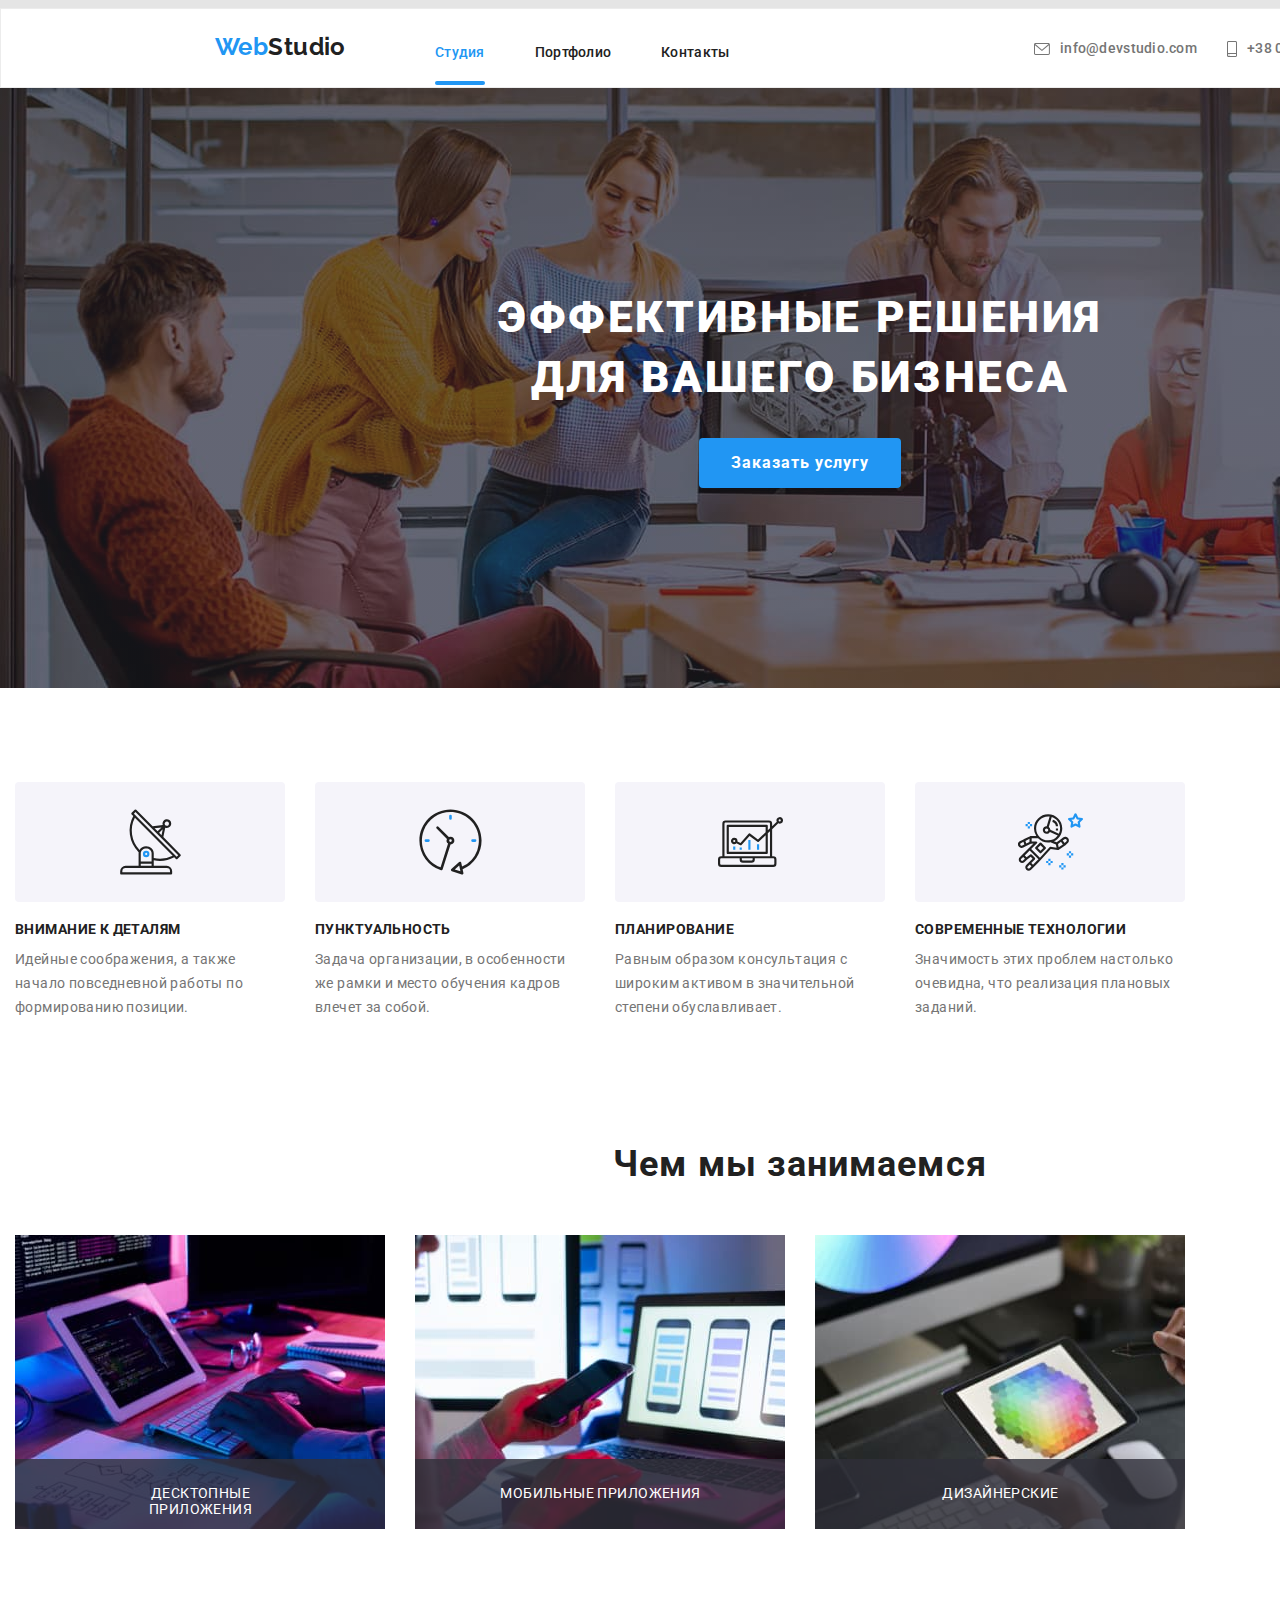
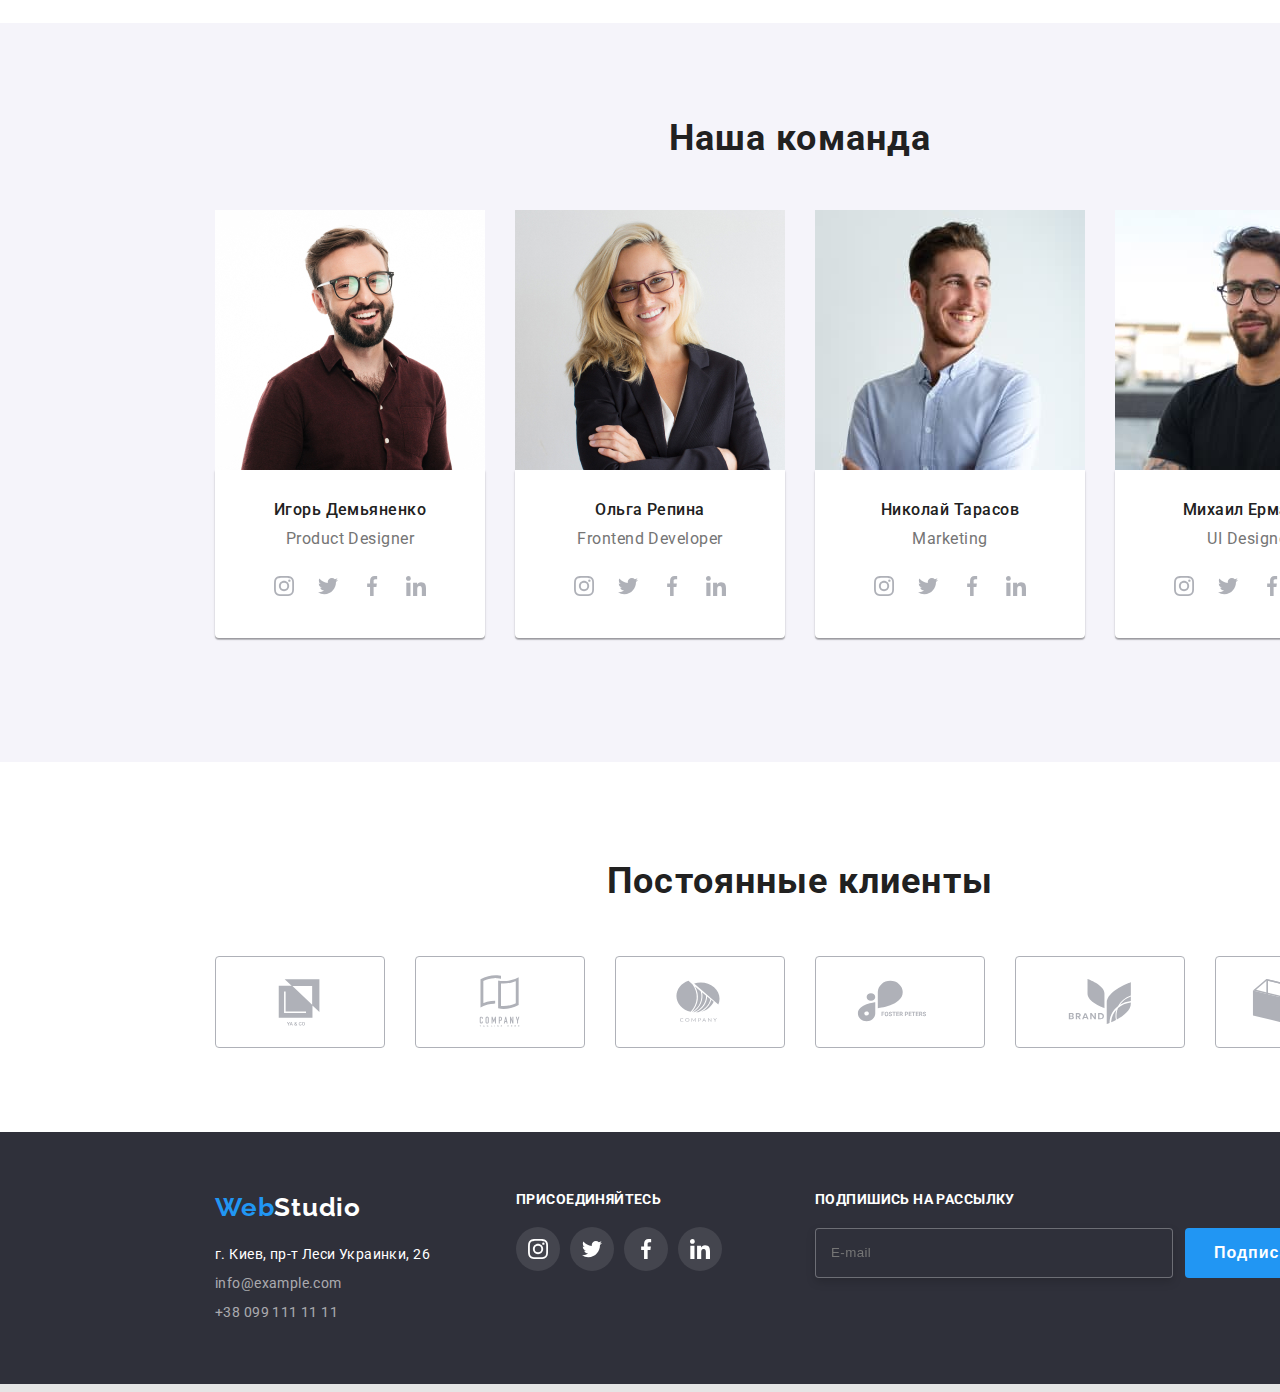
==== commit caf78a8d: "непонятно чтщ2" ====
--- a/index.html
+++ b/index.html
@@ -278,10 +278,11 @@
                     srcset="
                         ./images/Team/img13-mob-1x.jpg 1x, 
                             ./images/Team/img13-mob-2x.jpg 2x"
-                    media="(min-width: 480px)" />   
+                    media="(min-width: 320px)" />   
                     <img   
                         src="./images/Team/img13-mob-1x.jpg" 
                         alt="сотрудник"
+                        width="320px"
                     />    
                 </picture>
                 <div class="employee__container">
@@ -351,10 +352,11 @@
                     srcset="
                         ./images/Team/img14-mob-1x.jpg 1x, 
                             ./images/Team/img14-mob-2x.jpg 2x"
-                    media="(min-width: 480px)" />   
+                    media="(min-width: 320px)" />   
                     <img   
                         src="./images/Team/img14-mob-1x.jpg" 
                         alt="сотрудник"
+                        width="320px"
                     />    
                 </picture>
                 <div class="employee__container">
@@ -424,10 +426,11 @@
                     srcset="
                         ./images/Team/img15-mob-1x.jpg 1x, 
                             ./images/Team/img15-mob-2x.jpg 2x"
-                    media="(min-width: 480px)" />   
+                    media="(min-width: 320px)" />   
                     <img   
                         src="./images/Team/img15-mob-1x.jpg" 
                         alt="сотрудник"
+                        width="320px"
                     />    
                 </picture>
                 <div class="employee__container">
@@ -497,10 +500,11 @@
                     srcset="
                         ./images/Team/img16-mob-1x.jpg 1x, 
                             ./images/Team/img16-mob-2x.jpg 2x"
-                    media="(min-width: 480px)" />   
+                    media="(min-width: 320px)" />   
                     <img   
                         src="./images/Team/img16-mob-1x.jpg" 
                         alt="сотрудник"
+                        width="320px"
                     />    
                 </picture>
                 <div class="employee__container">
--- a/css/main.min.css
+++ b/css/main.min.css
@@ -1,2 +1,2 @@
-:root{--h-color: #212121;--paragrapf-color: #757575;--accent-color: #2196f3;--background-color: #ffffff;--transition: color, 250ms cubic-bezier(0.4, 0, 0.2, 1)}html{box-sizing:border-box}*,*::after,*::before{box-sizing:inherit}h1,h2,h3,h4,h5,h6{padding:0;margin:0}p{margin:0;padding:0}ul{margin:0;padding:0}button{cursor:pointer;padding:0;border:none;font:inherit;color:inherit;background-color:transparent}img{display:block;width:100%;max-height:100%}body{font-family:"Roboto", sans-serif;background:#e5e5e5;font-size:14px;line-height:1.71;letter-spacing:0.03em;color:var(--paragrapf-color);margin-left:auto;margin-right:auto}@media screen and (min-width: 0px){body{width:480px}}@media screen and (min-width: 768px){body{width:768px}}@media screen and (min-width: 1200px){body{width:1600px;height:100%}}.list{list-style:none}.link{text-decoration:none;cursor:pointer}.visually-hidden{position:absolute;clip:rect(0 0 0 0);width:1px;height:1px;margin:-1px}.container{box-sizing:border-box;margin-left:auto;margin-right:auto;padding:60px 15px 60px 15px}@media screen and (min-width: 480px){.container{width:480px}}@media screen and (min-width: 768px){.container{width:768px}}@media screen and (min-width: 1200px){.container{width:1200px;height:100%;padding:94px 15px 94px 15px}}@media screen and (min-width: 768px){.current{color:var(--accent-color)}.current::after{content:"  ";border-radius:2%;transition:background-color 250ms linear;position:absolute;left:0;bottom:-32px;width:100%;height:4px;border-radius:2px;background-color:var(--accent-color)}}.header{background:var(--background-color);border:1px solid #ececec;height:60px}@media screen and (min-width: 768px){.header{height:80px}}.header__container{padding:16px 331px 16px 15px;position:relative;height:60px}@media screen and (min-width: 768px){.header__container{height:80px;padding-top:26px;padding-bottom:26px}}@media screen and (min-width: 1200px){.header__container{height:80px;padding-top:24px;padding-bottom:25px}}.header-connect{margin-left:auto;min-width:307px}.header-nav{margin-bottom:302px}.header-nav__item{margin-bottom:30px}.header-logo{font-family:"Raleway", sans-serif;font-weight:bold;font-size:24px;line-height:1.17;color:var(--h-color);position:absolute;z-index:3}.header-logo__web{font-family:"Raleway", sans-serif;font-weight:bold;font-size:24px;line-height:1.17;color:var(--accent-color)}.header-nav__link{width:49px;font-weight:500;font-size:40px;line-height:1.175;letter-spacing:0.02em;color:var(--h-color);transition:var(--transition);position:relative}.header-nav__link:hover,.header-nav__link:focus,.header-nav__link:active{color:var(--accent-color)}.header-address__link{font-weight:500;font-size:24px;line-height:1.1;letter-spacing:0.02em;color:var(--paragrapf-color);transition:var(--transition)}.header-address__link:hover,.header-address__link:focus{color:var(--accent-color);font-weight:500;font-size:34px;line-height:1.176;letter-spacing:0.02em}.header-address__item{margin-bottom:32px}.header-address__icon{margin-right:10px;fill:currentColor}@media screen and (min-width: 767px){.header-modal__container,.header-modal__backdrop{display:none}}.hero{width:480px;height:400px;margin-left:auto;margin-right:auto;background:#2f303a;background-image:linear-gradient(rgba(47,48,58,0.4), rgba(47,48,58,0.4)),url(../images/Hero-mob-1x.jpg);background-size:cover;background-position:center;background-repeat:no-repeat}@media (min-device-pixel-ratio: 2), (min-resolution: 192dpi), (min-resolution: 2dppx){.hero{background-image:linear-gradient(rgba(47,48,58,0.4), rgba(47,48,58,0.4)),url(../images/Hero-mob-2x.jpg)}}@media screen and (min-width: 768px){.hero{width:768px;height:400px;background-size:cover;background-image:linear-gradient(rgba(47,48,58,0.4), rgba(47,48,58,0.4)),url(../images/Hero-tab-1x.jpg)}}@media screen and (min-width: 768px) and (min-device-pixel-ratio: 2), screen and (min-width: 768px) and (min-resolution: 192dpi), screen and (min-width: 768px) and (min-resolution: 2dppx){.hero{background-image:linear-gradient(rgba(47,48,58,0.4), rgba(47,48,58,0.4)),url(../images/Hero-tab-2x.jpg)}}@media screen and (min-width: 1200px){.hero{width:1600px;height:100%;background-image:linear-gradient(rgba(47,48,58,0.4), rgba(47,48,58,0.4)),url(../images/Hero-des-1x.jpg)}}@media screen and (min-width: 1200px) and (min-device-pixel-ratio: 2), screen and (min-width: 1200px) and (min-resolution: 192dpi), screen and (min-width: 1200px) and (min-resolution: 2dppx){.hero{background-image:linear-gradient(rgba(47,48,58,0.4), rgba(47,48,58,0.4)),url(../images/Hero-des-2x.jpg)}}@media screen and (max-width: 767px){.hero__container{width:480px;height:400px;padding-left:60px;padding-right:60px;padding-top:118px}}@media screen and (min-width: 768px){.hero__container{width:768px;padding-top:200px;padding-left:204px;padding-right:204px;padding-top:118px}}@media screen and (min-width: 1200px){.hero__container{width:1200px;height:600px;margin-left:auto;margin-right:auto;padding-top:200px;padding-left:252px;padding-right:252px;padding-top:200px}}.btn-container{display:flex;align-items:center;justify-content:space-around}.hero__btn{font-weight:bold;font-size:16px;line-height:1.88;letter-spacing:0.06em;color:var(--background-color);background:#2196f3;box-shadow:0px 4px 4px rgba(0,0,0,0.15);border-radius:4px;padding:10px 32px 10px 32px}.hero__title{font-weight:900;font-size:26px;line-height:1.6;text-align:center;letter-spacing:0.06em;text-transform:uppercase;color:var(--background-color);margin-bottom:30px}@media screen and (min-width: 1200px){.hero__title{font-size:44px;line-height:1.36}}.what-are-we-doing__container{background-color:ffffff}.advantage__item{margin-bottom:30px}@media screen and (min-width: 768px){.advantage__item:nth-child(2n+1){margin-right:30px}.advantage__item:nth-last-child(-n+2){margin-bottom:0}}@media screen and (min-width: 1200px){.advantage__item{width:270px;margin-bottom:0}.advantage__item:nth-last-child(n+3){margin-right:30px}}.advantage__link{display:flex;align-items:center;justify-content:center;margin-bottom:20px;width:450px;height:120px;background-color:#f5f4fa;border-radius:4px}@media screen and (min-width: 768px){.advantage__link{width:354px}}@media screen and (min-width: 1200px){.advantage__link{width:270px}}@media screen and (min-width: 768px){.advantage__list{display:flex;flex-wrap:wrap;width:100%}}@media screen and (min-width: 1200px){.advantage__list{display:flex;margin-bottom:94px}}.advantage-invisible{display:none;justify-content:space-between;margin-left:8px}.advantage__title{font-weight:bold;font-size:14px;line-height:1.14;letter-spacing:0.03em;text-transform:uppercase;color:var(--h-color);margin-bottom:10px;text-align:center}@media screen and (min-width: 768px){.advantage__title{display:flex;align-items:flex-start}}.advantage__text{font-size:14px;line-height:1.7;letter-spacing:0.03em;color:var(--paragrapf-color)}@media screen and (min-width: 768px){.advantage__text{width:354px}}@media screen and (min-width: 1200px){.advantage__text{width:354px;width:270px}}.what-are-we-doing__text{display:block;width:205px;height:16px;box-sizing:content-box;background-color:rgba(47,48,58,0.8);padding:27px 82px 27px 83px;position:absolute;bottom:0;font-size:14px;line-height:1.14;text-align:center;letter-spacing:0.03em;text-transform:uppercase;color:#ffffff}.what-are-we-doing__item{display:flex;position:relative;width:370px}.what-are-we-doing__item:not(:last-child){margin-right:30px}.what-are-we-doing{background-color:var(--background-color)}.what-are-we-doing__title{font-weight:bold;font-size:36px;line-height:1.17;text-align:center;letter-spacing:0.03em;color:var(--h-color);margin-bottom:50px}@media screen and (max-width: 1200px){.what-are-we-doing__title{display:none}}.what-are-we-doing__list{display:flex}@media screen and (max-width: 1200px){.what-are-we-doing__list{display:none}}.our-team{background:#f5f4fa}.employee-social__list{display:flex;justify-content:center;padding-right:32px;padding-left:32px}.employee__container{background-color:var(--background-color);padding-bottom:30px;padding-top:30px;box-shadow:0px 1px 3px rgba(0,0,0,0.12),0px 1px 1px rgba(0,0,0,0.14),0px 2px 1px rgba(0,0,0,0.2);border-radius:0px 0px 4px 4px}@media screen and (min-width: 768px){.our-team__list{display:flex;flex-wrap:wrap}}@media screen and (min-width: 1200px){.our-team__list{display:flex;flex-wrap:nowrap}}.our-team__item{width:450px;height:630px;margin-bottom:30px}@media screen and (min-width: 768px){.our-team__item{margin-bottom:30px;width:354px;height:536px}.our-team__item:nth-last-child(2n+2){margin-right:30px}.our-team__item:nth-last-child(-n+2){margin-bottom:0px}}@media screen and (min-width: 1200px){.our-team__item{margin-bottom:0;width:270px;height:428px}.our-team__item:not(:last-child){margin-right:30px}}.our-team__title{font-weight:bold;font-size:36px;line-height:1.17;text-align:center;letter-spacing:0.03em;color:var(--h-color);margin-bottom:50px}.employee__title{font-weight:500;font-size:16px;line-height:1.19;text-align:center;letter-spacing:0.03em;color:var(--h-color);margin-bottom:10px}.employee__text{font-size:16px;line-height:1.19;text-align:center;letter-spacing:0.03em;color:var(--paragrapf-color);margin-bottom:16px}.employee-social__link{width:44px;height:44px;background-color:000000;display:flex;align-items:center;justify-content:center;border-radius:50%;color:#afb1b8;transition:var(--transition)}.employee-social__link:hover,.employee-social__link:focus{background-color:var(--accent-color);color:#ffffff}.employee-social__icon{fill:currentColor}.customers__item{width:210px;height:92px;margin-bottom:30px}@media screen and (min-width: 480px){.customers__item:nth-last-child(-n+2){margin-bottom:0px}}@media screen and (min-width: 768px){.customers__item:nth-last-child(-n+3){margin-bottom:0px}}@media screen and (min-width: 1200px){.customers__item{margin-bottom:0}}@media screen and (min-width: 1200px){.customers__item+.customers__item{margin-left:30px}}.customers__link{width:210px;height:92px;display:flex;align-items:center;justify-content:center;color:#afb1b8;border:1px solid #afb1b8;box-sizing:border-box;border-radius:4px;transition:var(--transition)}.customers__link:hover,.customers__link:focus{border:1px solid var(--accent-color);color:var(--accent-color)}@media screen and (min-width: 1200px){.customers__link{width:170px}}.customers__icon{fill:currentColor}.customers{background-color:#ffffff}@media screen and (min-width: 767px){.customers__container{height:519px;width:480px;width:100%}}@media screen and (min-width: 767px) and (min-width: 768px){.customers__container{height:397px;width:768px}}@media screen and (min-width: 767px) and (min-width: 1200px){.customers__container{height:370px;width:1200px}}.cuctomers__list{margin-left:auto;margin-right:auto;display:flex;flex-wrap:wrap;justify-content:space-between}@media screen and (min-width: 768px){.cuctomers__list{display:flex;flex-wrap:wrap;justify-content:space-between}}@media screen and (min-width: 1200px){.cuctomers__list{display:flex;flex-wrap:nowrap}}.customers__title{color:var(--h-color);font-weight:bold;font-size:36px;line-height:1.4;letter-spacing:0.03em;margin-bottom:30px;text-align:center}@media screen and (min-width: 1200px){.customers__title{margin-bottom:50px}}.footer-link__title{font-weight:bold;font-size:14px;line-height:1.1;letter-spacing:0.03em;text-transform:uppercase;color:#ffffff;margin-bottom:20px;text-align:center}@media screen and (min-width: 1200px){.footer-link__title{text-align:left}}.footer-link__list{display:flex;justify-content:flex-start}.footer-link__icon{fill:#ffffff}.footer-link__link{color:var(--h-color);width:44px;height:44px;display:flex;align-items:center;justify-content:center;border-radius:50%;background-color:rgba(255,255,255,0.1);transition:var(--transition)}.footer-link__link:hover,.footer-link__link:focus{background-color:var(--accent-color);color:#ffffff}.footer-link__item+.footer-link__item{margin-left:10px}.footer-address__tittle{height:21px}.footer-address__tittle:not(:last-child){margin-bottom:8px}.footer-background{background:#2f303a}.footer-logo__link{font-family:"Raleway", sans-serif;font-weight:bold;font-size:26px;line-height:1.19;letter-spacing:0.03em;color:var(--background-color);display:flex;justify-content:center;margin-bottom:20px}@media screen and (min-width: 1200px){.footer-logo__link{display:flex;justify-content:flex-start}}.footer-logo__web{color:var(--accent-color)}.footer-address__link{font-style:normal;font-size:14px;line-height:1.71;letter-spacing:0.03em;color:rgba(255,255,255,0.6);transition:var(--transition)}.footer-address__link:hover,.footer-address__link:focus{color:var(--accent-color)}.address-link{color:var(--background-color)}.footer-address__list{min-width:231px;display:flex;flex-direction:column;align-items:center}@media screen and (min-width: 1200px){.footer-address__list{display:flex;align-items:flex-start}}.footer-btn__container{width:200px;height:50px;margin-left:auto;margin-right:auto}.footer-btn__icon{position:relative;left:155px;top:12px}.footer-btn{width:200px;height:50px;padding:10px 62px 10px 29px;background-color:var(--accent-color);transition:box-shadow 250ms cubic-bezier(0.4, 0, 0.2, 1);border-radius:4px;font-weight:bold;font-size:16px;line-height:1.88px;text-align:center;letter-spacing:0.06em;color:#ffffff;margin:0;position:absolute;border:none}.footer-btn:hover{cursor:pointer}.lable-input__container{width:450px;margin-bottom:20px;display:flex;flex-direction:column;align-items:center}@media screen and (min-width: 1200px){.lable-input__container{width:358px;margin-bottom:0;margin-right:12px;display:flex;align-items:flex-start}}.lable-input__lable{font-weight:bold;font-size:14px;line-height:1.14;letter-spacing:0.03em;text-transform:uppercase;color:#ffffff;margin-bottom:20px}.lable-input__input{outline:none;background:#2f303a;border:1px solid rgba(255,255,255,0.3);box-sizing:border-box;filter:drop-shadow(0px 4px 4px rgba(0,0,0,0.15));border-radius:4px;width:100%;height:50px;padding:15px;font-size:1.25;letter-spacing:0.03em;color:rgba(255,255,255,0.6)}.footer__container{padding-top:60px;padding-bottom:60px;display:flex;flex-direction:column;align-items:center;position:relative}@media screen and (min-width: 1200px){.footer__container{height:252px;width:1200px;display:flex;align-items:flex-end}}.footer-logo-link__container{display:flex;flex-direction:column}@media screen and (min-width: 768px){.footer-logo-link__container{display:flex;flex-direction:row}}@media screen and (min-width: 768px){.footer-logo-link__container{display:flex;flex-direction:row}}@media screen and (min-width: 1200px){.footer-logo-link__container{display:flex;flex-direction:row;position:absolute;left:15px}}.footer-logo__container{margin-bottom:60px}@media screen and (min-width: 768px){.footer-logo__container{margin-right:165px}}@media screen and (min-width: 1200px){.footer-logo__container{margin-right:70px;margin-bottom:0}}.footer-field__container{display:flex;flex-direction:column;align-items:center;width:100%;height:100%}@media screen and (min-width: 1200px){.footer-field__container{display:flex;align-items:flex-end;width:570px}}@media screen and (min-width: 1200px){.footer-field__form{display:flex;align-items:flex-end}}.footer-link__container{margin-bottom:60px}.current{color:var(--accent-color)}.all-service-menu__paragraph{font-size:18px;line-height:1.56;letter-spacing:0.03em;height:100%;width:100%;padding:63px 24px 63px 24px;color:#ffffff;letter-spacing:0.03em;background:rgba(33,150,243,0.9);position:absolute;top:0;transform:translateY(100%);transition:transform 250ms}.all-service-menu__container{width:450px;height:294px;position:relative;overflow:hidden}.all-service-menu__container:hover .all-service-menu__paragraph{transform:translateY(0)}@media screen and (min-width: 768px){.all-service-menu__container{width:354px;height:294px}}@media screen and (min-width: 1200px){.all-service-menu__container{width:370px;height:294px}}.service-menu{background-color:#ffffff}.all-service-menu__item{width:100%;margin-bottom:30px;width:450px;height:404px}@media screen and (min-width: 768px){.all-service-menu__item{width:354px;height:404px}.all-service-menu__item:nth-child(-n+2){height:440px}.all-service-menu__item:nth-child(2n+1){margin-right:30px}}@media screen and (min-width: 1200px){.all-service-menu__item{width:370px;height:404px;margin-right:30px}.all-service-menu__item:nth-child(3n){margin-right:0}}.all-service-menu__item:hover{box-shadow:0px 1px 1px rgba(0,0,0,0.12),0px 4px 4px rgba(0,0,0,0.06),1px 4px 6px rgba(0,0,0,0.16);cursor:pointer;transition:box-shadow,transform 250ms cubic-bezier(0.4, 0, 0.2, 1)}.all-service-menu__container-card{padding:24px 24px 24px 24px;background:var(--background-color);border-bottom:1px solid #eeeeee;border-left:1px solid #eeeeee;border-right:1px solid #eeeeee;box-sizing:border-box;position:relative}.card{height:146px}.service-menu__list{display:flex;flex-wrap:wrap;justify-content:flex-start;margin-bottom:50px}@media screen and (min-width: 768px){.service-menu__list{justify-content:center}}@media screen and (min-width: 1200px){.service-menu__list{justify-content:center}}.service-menu__btm{font-weight:500;font-size:16px;line-height:1.62;text-align:center;letter-spacing:0.03em;color:var(--h-color);cursor:pointer;background-color:#f5f4fa;border-radius:4px;padding:6px 22px 6px 22px;transition:box-shadow 250ms cubic-bezier(0.4, 0, 0.2, 1)}.service-menu__btm:hover,.service-menu__btm:focus{color:var(--background-color);background:#2196f3;border-radius:4px;box-shadow:0px 3px 1px rgba(0,0,0,0.1),0px 1px 2px rgba(0,0,0,0.08),0px 2px 2px rgba(0,0,0,0.12)}.service-menu__list>li{margin-right:8px;margin-bottom:15px}.service-menu__list>li:nth-last-child(-n+2){margin-bottom:0}.all-service-menu__paragraph-card{margin-top:4px;font-size:16px;line-height:30px;letter-spacing:0.03em;color:var(--paragrapf-color)}.service-menu__title{display:none}.all-service-menu__title-card{font-weight:bold;font-size:18px;line-height:2;letter-spacing:0.06em;color:var(--h-color)}.portfolio-img{background-image:cover;width:100%;display:block}.all-service-menu__list{display:flex;flex-wrap:wrap;margin-bottom:50px;margin-bottom:-30px;box-sizing:border-box}.modal{padding:0;height:100%}.modal__backdrop{box-sizing:border-box;position:fixed;top:0%;left:0;width:100%;height:100%;overflow-y:scroll;background-color:rgba(0,0,0,0.2);transition:opacity 250ms, visibility 500ms}.modal__container{width:450px;height:609px;background-color:var(--background-color);box-shadow:0px 1px 3px rgba(0,0,0,0.12),0px 1px 1px rgba(0,0,0,0.14),0px 2px 1px rgba(0,0,0,0.2);border-radius:4px;position:absolute;top:50%;bottom:50%;left:54%;transform:translate(-55%, -50%);padding:40px;margin-left:auto;margin-right:auto}@media screen and (min-width: 768px){.modal__container{top:55%;bottom:50%;left:50%}}@media screen and (min-width: 1200px){.modal__container{width:528px;height:581px;top:50%;bottom:50%;left:50%}}.modal__close-btn{width:30px;height:30px;background:var(--background-color);border:1px solid rgba(0,0,0,0.1);border-radius:50%;display:flex;justify-content:center;align-items:center;position:absolute;right:8px;top:8px;color:#000000;transition:color 250ms cubic-bezier(0.4, 0, 0.2, 1)}.modal__close-btn:hover{color:var(--accent-color)}.modal__icon{fill:currentColor}.is-hidden{opacity:0;pointer-events:none;visibility:hidden}.modal-btn-container{display:flex;justify-content:center;box-sizing:border-box}.modal__submit-btn{display:inline-block;align-items:center;min-width:200px;min-height:50px;position:absolute;bottom:40px;background:var(--accent-color);border-radius:4px;color:var(--background-color);padding:10px 55px 10px 56px;font-weight:bold;font-size:16px;line-height:1.9px;text-align:center;letter-spacing:0.06em;transition:box-shadow 250ms cubic-bezier(0.4, 0, 0.2, 1);bottom:40px;right:50%;transform:translateX(50%)}.modal__submit-btn:hover{cursor:pointer;box-shadow:0px 4px 4px rgba(0,0,0,0.15)}.modal__title{font-weight:bold;font-size:20px;line-height:1.15;text-align:center;letter-spacing:0.03em;color:var(--h-color)}.modal__form-container{position:relative;margin-bottom:8px}.modal__form-lable{font-size:12px;line-height:1.17;letter-spacing:0.01em;color:#757575;margin-bottom:4px;width:100%;height:15px}.modal__form-input{padding:15px;width:100%;max-height:40px;border:1px solid rgba(33,33,33,0.2);border-radius:4px;padding-left:35px;display:flex;box-sizing:border-box;outline:none;color:black;transition:border 250ms cubic-bezier(0.4, 0, 0.2, 1)}.modal__form-input:focus+.modal__icon-container{color:var(--accent-color)}.modal__form-input:focus{border:solid var(--accent-color)}.span__modal-svg{margin-right:7px;display:flex;align-items:flex-start}.modal__icon-container{display:flex;position:absolute;top:50%;left:12px;transform:translateY(50%);color:var(--h-color);transition:color 250ms cubic-bezier(0.4, 0, 0.2, 1)}.modal-svg{fill:currentColor;transform:var(--transition)}.modal__form-textarea{transition:border 250ms cubic-bezier(0.4, 0, 0.2, 1);margin-bottom:10px}.modal__form-textarea:focus{border:solid var(--accent-color)}textarea{width:100%;max-height:120px;border:1px solid rgba(33,33,33,0.2);border-radius:4px;font-size:1.14;line-height:16px;letter-spacing:0.01em;color:var(--h-color);padding:12px 16px;resize:none;outline:none}.modal-heckbox__link{color:var(--accent-color)}.modal-heckbox__container{position:relative}.modal-heckbox__text{margin-left:24px;font-size:12px;line-height:1.17;letter-spacing:0.03em;color:#757575}.modal-heckbox__text span{display:inline-block;position:absolute;bottom:5px;left:0;width:15px;height:15px;border-radius:2px;border:2px solid var(--h-color);margin-right:7px}@media screen and (min-width: 1200px){.modal-heckbox__text span{left:13px}}.modal-heckbox__text:hover span{cursor:pointer}@media screen and (min-width: 1200px){.modal-heckbox__text{font-size:14px;line-height:1.7;padding-left:13px}}.modal-heckbox__icon{fill:transparent}.modal-heckbox__check:checked+.modal-heckbox__text span{border:none;background-color:var(--accent-color)}.modal-heckbox__check:checked ~ .modal-heckbox__text .modal-heckbox__icon{fill:#FFFFFF}.header-modal{height:100%;padding:0;position:absolute;z-index:4}@media screen and (min-width: 767px){.header-modal{display:none}}.header-modal__backdrop{box-sizing:border-box;position:fixed;top:0%;left:0;width:100%;background-color:rgba(0,0,0,0.2);overflow-y:scroll}.header-modal__container{padding-top:40px;padding-left:40px;width:480px;height:796px;background-color:var(--background-color);box-shadow:0px 1px 3px rgba(0,0,0,0.12),0px 1px 1px rgba(0,0,0,0.14),0px 2px 1px rgba(0,0,0,0.2);border-radius:4px;position:relative}.header-modal__icon{fill:currentColor}.header-modal__open-btn{background:var(--background-color);display:flex;justify-content:center;align-items:center;position:absolute;right:22px;top:22px;bottom:100px;color:#000000;transition:color 250ms cubic-bezier(0.4, 0, 0.2, 1)}.header-modal__open-btn:hover{color:var(--accent-color)}@media screen and (min-width: 767px){.header-modal__open-btn{display:none}}.header-modal__close-btn{width:30px;height:30px;background:var(--background-color);display:flex;justify-content:center;align-items:center;position:absolute;right:25px;top:21px;color:#000000;transition:color 250ms cubic-bezier(0.4, 0, 0.2, 1)}.header-modal__close-btn:hover{color:var(--accent-color)}.header-modal__title{font-weight:bold;font-size:20px;line-height:1.15;text-align:center;letter-spacing:0.03em;color:var(--h-color)}.social__icon{font-weight:500;font-size:18px;line-height:22px;letter-spacing:0.02em;color:#2196f3}.social__list{display:flex}.social__item{width:100%px;height:20px;padding-right:10px}.social__item+.social__item{border-left:1px solid rgba(33,33,33,0.2);padding-left:10px}.header-adress-nav__container{display:flex;width:100%;position:absolute;top:0}@media screen and (max-width: 767px){.header-adress-nav__container{display:none}}@media screen and (min-width: 768px){.header-adress-nav__container{height:80px}}@media screen and (min-width: 768px){.header-adress-nav__container{height:80px}}@media screen and (min-width: 768px){.current{color:var(--accent-color)}.current::after{content:"  ";display:flex;border-radius:2%;transition:background-color 250ms linear;position:absolute;left:0;bottom:-25px;width:100%;height:4px;border-radius:2px;background-color:var(--accent-color)}}.header-adress-nav__connect{height:100%}@media screen and (min-width: 768px){.header-adress-nav__connect{padding:0;margin-left:84px}}@media screen and (min-width: 1200px){.header-adress-nav__connect{padding-top:32px;padding-bottom:32px;margin-left:305px}}.header-adress-nav__nav{width:294px;justify-content:space-between;align-items:center;margin-left:220px;padding-top:32px;height:100%}.header-adress-nav__nav__item:not(:last-child){margin-right:50px}.header-adress-nav__nav__list,.header-adress-nav__address-list{display:flex;justify-content:space-between}.header-adress-nav__address-list{width:100%;z-index:3}@media screen and (min-width: 768px){.header-adress-nav__address-list{display:flex;flex-direction:column;padding-top:21px;padding-bottom:21px;padding-right:15px}}@media screen and (min-width: 1200px){.header-adress-nav__address-list{display:flex;flex-direction:row;padding:0}}.header-adress-nav__address-icon-mail{fill:currentColor}@media screen and (min-width: 768px){.header-adress-nav__address-icon-mail{margin-right:8px;width:14px;height:10px}}@media screen and (min-width: 1200px){.header-adress-nav__address-icon-mail{margin-right:10px;width:16px;height:12px}}.header-adress-nav__address-icon-tel{fill:currentColor}@media screen and (min-width: 768px){.header-adress-nav__address-icon-tel{margin-right:10px;width:10px;height:14px}}@media screen and (min-width: 1200px){.header-adress-nav__address-icon-tel{margin-right:10px;width:10px;height:16px}}.header-adress-nav__nav__link{font-weight:500;font-size:14px;line-height:1.14;letter-spacing:0.02em;color:var(--h-color);transition:var(--transition);position:relative}.header-adress-nav__nav__link:hover,.header-adress-nav__nav__link:focus,.header-adress-nav__nav__link:active{color:var(--accent-color)}.header-adress-nav__nav__link:hover{color:var(--accent-color)}.header-adress-nav__address-link{font-weight:500;letter-spacing:0.02em;color:var(--paragrapf-color);display:flex;align-items:center;transition:var(--transition)}.header-adress-nav__address-link:hover,.header-adress-nav__address-link:focus{color:var(--accent-color)}@media screen and (min-width: 768px){.header-adress-nav__address-link{font-size:12px;line-height:1.17}}@media screen and (min-width: 1200px){.header-adress-nav__address-link{font-size:14px;line-height:1.1}}@media screen and (min-width: 768px){.header-adress-nav__address-item+.header-adress-nav__address-item{margin-left:0px;margin-top:10px}}@media screen and (min-width: 1200px){.header-adress-nav__address-item+.header-adress-nav__address-item{margin-left:30px;margin-top:0}}
+:root{--h-color: #212121;--paragrapf-color: #757575;--accent-color: #2196f3;--background-color: #ffffff;--transition: color, 250ms cubic-bezier(0.4, 0, 0.2, 1)}html{box-sizing:border-box}*,*::after,*::before{box-sizing:inherit}h1,h2,h3,h4,h5,h6{padding:0;margin:0}p{margin:0;padding:0}ul{margin:0;padding:0}button{cursor:pointer;padding:0;border:none;font:inherit;color:inherit;background-color:transparent}img{display:block;width:100%;max-height:100%}body{font-family:"Roboto", sans-serif;background:#e5e5e5;font-size:14px;line-height:1.71;letter-spacing:0.03em;color:var(--paragrapf-color);margin-left:auto;margin-right:auto}@media screen and (min-width: 0px){body{width:480px}}@media screen and (min-width: 768px){body{width:768px}}@media screen and (min-width: 1200px){body{width:1600px;height:100%}}.list{list-style:none}.link{text-decoration:none;cursor:pointer}.visually-hidden{position:absolute;clip:rect(0 0 0 0);width:1px;height:1px;margin:-1px}.container{box-sizing:border-box;margin-left:auto;margin-right:auto;padding:60px 15px 60px 15px}@media screen and (min-width: 320px){.container{width:100%}}@media screen and (min-width: 768px){.container{width:768px}}@media screen and (min-width: 1200px){.container{width:1200px;height:100%;padding:94px 15px 94px 15px}}.current{color:var(--accent-color)}@media screen and (min-width: 768px){.current{color:var(--accent-color)}.current::after{content:"  ";transition:background-color 250ms linear;position:absolute;left:0;bottom:-32px;width:100%;height:4px;border-radius:2px;background-color:var(--accent-color)}}.header{background:var(--background-color);border:1px solid #ececec;height:60px}@media screen and (min-width: 768px){.header{height:80px}}.header__container{padding:16px 331px 16px 15px;position:relative;height:60px}@media screen and (min-width: 768px){.header__container{height:80px;padding-top:26px;padding-bottom:26px}}@media screen and (min-width: 1200px){.header__container{height:80px;padding-top:24px;padding-bottom:25px}}.header-connect{margin-left:auto;min-width:307px}.header-nav{margin-bottom:302px}.header-nav__item{margin-bottom:30px}.header-logo{font-family:"Raleway", sans-serif;font-weight:bold;font-size:24px;line-height:1.17;color:var(--h-color);position:absolute;z-index:3}.header-logo__web{font-family:"Raleway", sans-serif;font-weight:bold;font-size:24px;line-height:1.17;color:var(--accent-color)}.header-nav__link{width:49px;font-weight:500;font-size:40px;line-height:1.175;letter-spacing:0.02em;color:var(--h-color);transition:var(--transition);position:relative}.header-nav__link:hover,.header-nav__link:focus,.header-nav__link:active{color:var(--accent-color)}.header-address__link{font-weight:500;font-size:24px;line-height:1.1;letter-spacing:0.02em;color:var(--paragrapf-color);transition:var(--transition)}.header-address__link:hover,.header-address__link:focus{color:var(--accent-color);font-weight:500;font-size:34px;line-height:1.176;letter-spacing:0.02em}.header-address__item{margin-bottom:32px}.header-address__icon{margin-right:10px;fill:currentColor}@media screen and (min-width: 767px){.header-modal__container,.header-modal__backdrop{display:none}}.hero{width:100%;height:400px;margin-left:auto;margin-right:auto;background:#2f303a;background-image:linear-gradient(rgba(47,48,58,0.4), rgba(47,48,58,0.4)),url(../images/Hero-mob-1x.jpg);background-size:cover;background-position:center;background-repeat:no-repeat}@media (min-device-pixel-ratio: 2), (min-resolution: 192dpi), (min-resolution: 2dppx){.hero{background-image:linear-gradient(rgba(47,48,58,0.4), rgba(47,48,58,0.4)),url(../images/Hero-mob-2x.jpg)}}@media screen and (min-width: 768px){.hero{width:768px;height:400px;background-size:cover;background-image:linear-gradient(rgba(47,48,58,0.4), rgba(47,48,58,0.4)),url(../images/Hero-tab-1x.jpg)}}@media screen and (min-width: 768px) and (min-device-pixel-ratio: 2), screen and (min-width: 768px) and (min-resolution: 192dpi), screen and (min-width: 768px) and (min-resolution: 2dppx){.hero{background-image:linear-gradient(rgba(47,48,58,0.4), rgba(47,48,58,0.4)),url(../images/Hero-tab-2x.jpg)}}@media screen and (min-width: 1200px){.hero{width:1600px;height:100%;background-image:linear-gradient(rgba(47,48,58,0.4), rgba(47,48,58,0.4)),url(../images/Hero-des-1x.jpg)}}@media screen and (min-width: 1200px) and (min-device-pixel-ratio: 2), screen and (min-width: 1200px) and (min-resolution: 192dpi), screen and (min-width: 1200px) and (min-resolution: 2dppx){.hero{background-image:linear-gradient(rgba(47,48,58,0.4), rgba(47,48,58,0.4)),url(../images/Hero-des-2x.jpg)}}@media screen and (max-width: 767px){.hero__container{width:100%;height:400px;padding-left:60px;padding-right:60px;padding-top:118px}}@media screen and (min-width: 768px){.hero__container{width:768px;padding-top:200px;padding-left:204px;padding-right:204px;padding-top:118px}}@media screen and (min-width: 1200px){.hero__container{width:1200px;height:600px;margin-left:auto;margin-right:auto;padding-top:200px;padding-left:252px;padding-right:252px;padding-top:200px}}.btn-container{display:flex;align-items:center;justify-content:space-around}.hero__btn{font-weight:bold;font-size:16px;line-height:1.88;letter-spacing:0.06em;color:var(--background-color);background:#2196f3;box-shadow:0px 4px 4px rgba(0,0,0,0.15);border-radius:4px;padding:10px 32px 10px 32px}.hero__title{font-weight:900;font-size:26px;line-height:1.6;text-align:center;letter-spacing:0.06em;text-transform:uppercase;color:var(--background-color);margin-bottom:30px}@media screen and (min-width: 1200px){.hero__title{font-size:44px;line-height:1.36}}.what-are-we-doing__container{background-color:ffffff;min-width:100%}.advantage__item{margin-bottom:0}.advantage__item:not(:last-child){margin-bottom:30px}@media screen and (min-width: 768px){.advantage__item:nth-child(2n+1){margin-right:30px}.advantage__item:nth-last-child(-n+2){margin-bottom:0}}@media screen and (min-width: 1200px){.advantage__item{width:270px;margin-bottom:0}.advantage__item:nth-last-child(n+3){margin-right:30px}}.advantage__link{display:flex;align-items:center;justify-content:center;margin-bottom:20px;width:100%;height:120px;background-color:#f5f4fa;border-radius:4px}@media screen and (min-width: 768px){.advantage__link{width:354px}}@media screen and (min-width: 1200px){.advantage__link{width:270px}}@media screen and (min-width: 768px){.advantage__list{display:flex;flex-wrap:wrap;width:100%}}@media screen and (min-width: 1200px){.advantage__list{display:flex;margin-bottom:94px}}.advantage-invisible{display:none;justify-content:space-between;margin-left:8px}.advantage__title{font-weight:bold;font-size:14px;line-height:1.14;letter-spacing:0.03em;text-transform:uppercase;color:var(--h-color);margin-bottom:10px;text-align:center}@media screen and (min-width: 768px){.advantage__title{display:flex;align-items:flex-start}}.advantage__text{font-size:14px;line-height:1.7;letter-spacing:0.03em;color:var(--paragrapf-color)}@media screen and (min-width: 768px){.advantage__text{width:354px}}@media screen and (min-width: 1200px){.advantage__text{width:354px;width:270px}}.what-are-we-doing__text{display:block;width:205px;height:16px;box-sizing:content-box;background-color:rgba(47,48,58,0.8);padding:27px 82px 27px 83px;position:absolute;bottom:0;font-size:14px;line-height:1.14;text-align:center;letter-spacing:0.03em;text-transform:uppercase;color:#ffffff}.what-are-we-doing__item{display:flex;position:relative;width:370px}.what-are-we-doing__item:not(:last-child){margin-right:30px}.what-are-we-doing{background-color:var(--background-color)}.what-are-we-doing__title{font-weight:bold;font-size:36px;line-height:1.17;text-align:center;letter-spacing:0.03em;color:var(--h-color);margin-bottom:50px}@media screen and (max-width: 1200px){.what-are-we-doing__title{display:none}}.what-are-we-doing__list{display:flex}@media screen and (max-width: 1200px){.what-are-we-doing__list{display:none}}.our-team{background:#f5f4fa}.employee-social__list{display:flex;justify-content:center;padding-right:32px;padding-left:32px}.employee__container{background-color:var(--background-color);padding-bottom:30px;padding-top:30px;box-shadow:0px 1px 3px rgba(0,0,0,0.12),0px 1px 1px rgba(0,0,0,0.14),0px 2px 1px rgba(0,0,0,0.2);border-radius:0px 0px 4px 4px}@media screen and (min-width: 768px){.our-team__list{display:flex;flex-wrap:wrap}}@media screen and (min-width: 1200px){.our-team__list{display:flex;flex-wrap:nowrap}}.our-team__item{width:100%;height:630px;margin-bottom:0}.our-team__item:not(:last-child){margin-bottom:30px}@media screen and (min-width: 768px){.our-team__item{margin-bottom:30px;width:354px;height:536px}.our-team__item:nth-last-child(2n+2){margin-right:30px}.our-team__item:nth-last-child(-n+2){margin-bottom:0px}}@media screen and (min-width: 1200px){.our-team__item{margin-bottom:0;width:270px;height:428px}.our-team__item:not(:last-child){margin-right:30px}}.our-team__title{font-weight:bold;font-size:36px;line-height:1.17;text-align:center;letter-spacing:0.03em;color:var(--h-color);margin-bottom:30px}@media screen and (min-width: 1200px){.our-team__title{margin-bottom:50px}}.employee__title{font-weight:500;font-size:16px;line-height:1.19;text-align:center;letter-spacing:0.03em;color:var(--h-color);margin-bottom:10px}.employee__text{font-size:16px;line-height:1.19;text-align:center;letter-spacing:0.03em;color:var(--paragrapf-color);margin-bottom:16px}.employee-social__link{width:44px;height:44px;background-color:000000;display:flex;align-items:center;justify-content:center;border-radius:50%;color:#afb1b8;transition:var(--transition)}.employee-social__link:hover,.employee-social__link:focus{background-color:var(--accent-color);color:#ffffff}.employee-social__icon{fill:currentColor}.customers__item{width:210px;height:92px;margin-bottom:30px}.customers__item:nth-last-child(-n+2){margin-bottom:0}@media screen and (min-width: 768px){.customers__item:nth-last-child(-n+3){margin-bottom:0px}}@media screen and (min-width: 1200px){.customers__item{margin-bottom:0}}@media screen and (min-width: 1200px){.customers__item+.customers__item{margin-left:30px}}.customers__link{width:100%;height:92px;display:flex;align-items:center;justify-content:center;color:#afb1b8;border:1px solid #afb1b8;box-sizing:border-box;border-radius:4px;transition:var(--transition)}.customers__link:hover,.customers__link:focus{border:1px solid var(--accent-color);color:var(--accent-color)}@media screen and (min-width: 1200px){.customers__link{width:170px}}.customers__icon{fill:currentColor}.customers{background-color:#ffffff}.customers__container{width:100%}@media screen and (min-width: 767px){.customers__container{height:519px;width:480px;width:100%}}@media screen and (min-width: 767px) and (min-width: 768px){.customers__container{height:397px;width:768px}}@media screen and (min-width: 767px) and (min-width: 1200px){.customers__container{height:370px;width:1200px}}.cuctomers__list{margin-left:auto;margin-right:auto;display:flex;flex-wrap:wrap;justify-content:space-between}@media screen and (min-width: 768px){.cuctomers__list{display:flex;flex-wrap:wrap;justify-content:space-between}}@media screen and (min-width: 1200px){.cuctomers__list{display:flex;flex-wrap:nowrap}}.customers__title{color:var(--h-color);font-weight:bold;font-size:36px;line-height:1.4;letter-spacing:0.03em;margin-bottom:30px;text-align:center}@media screen and (min-width: 1200px){.customers__title{margin-bottom:50px}}.footer-link__title{font-weight:bold;font-size:14px;line-height:1.1;letter-spacing:0.03em;text-transform:uppercase;color:#ffffff;margin-bottom:20px;text-align:center}@media screen and (min-width: 1200px){.footer-link__title{text-align:left}}.footer-link__list{display:flex;justify-content:flex-start}.footer-link__icon{fill:#ffffff}.footer-link__link{color:var(--h-color);width:44px;height:44px;display:flex;align-items:center;justify-content:center;border-radius:50%;background-color:rgba(255,255,255,0.1);transition:var(--transition)}.footer-link__link:hover,.footer-link__link:focus{background-color:var(--accent-color);color:#ffffff}.footer-link__item+.footer-link__item{margin-left:10px}.footer-address__tittle{height:21px}.footer-address__tittle:not(:last-child){margin-bottom:8px}.footer-background{background:#2f303a}.footer-logo__link{font-family:"Raleway", sans-serif;font-weight:bold;font-size:26px;line-height:1.19;letter-spacing:0.03em;color:var(--background-color);display:flex;justify-content:center;margin-bottom:20px}@media screen and (min-width: 1200px){.footer-logo__link{display:flex;justify-content:flex-start}}.footer-logo__web{color:var(--accent-color)}.footer-address__link{font-style:normal;font-size:14px;line-height:1.71;letter-spacing:0.03em;color:rgba(255,255,255,0.6);transition:var(--transition)}.footer-address__link:hover,.footer-address__link:focus{color:var(--accent-color)}.address-link{color:var(--background-color)}.footer-address__list{min-width:231px;display:flex;flex-direction:column;align-items:center}@media screen and (min-width: 1200px){.footer-address__list{display:flex;align-items:flex-start}}.footer-btn__container{width:200px;height:50px;margin-left:auto;margin-right:auto}.footer-btn__icon{position:relative;left:155px;top:12px}.footer-btn{width:200px;height:50px;padding:10px 62px 10px 29px;background-color:var(--accent-color);transition:box-shadow 250ms cubic-bezier(0.4, 0, 0.2, 1);border-radius:4px;font-weight:bold;font-size:16px;line-height:1.88px;text-align:center;letter-spacing:0.06em;color:#ffffff;margin:0;position:absolute;border:none}.footer-btn:hover{cursor:pointer}.lable-input__container{width:450px;margin-bottom:20px;display:flex;flex-direction:column;align-items:center}@media screen and (min-width: 1200px){.lable-input__container{width:358px;margin-bottom:0;margin-right:12px;display:flex;align-items:flex-start}}.lable-input__lable{font-weight:bold;font-size:14px;line-height:1.14;letter-spacing:0.03em;text-transform:uppercase;color:#ffffff;margin-bottom:20px}.lable-input__input{outline:none;background:#2f303a;border:1px solid rgba(255,255,255,0.3);box-sizing:border-box;filter:drop-shadow(0px 4px 4px rgba(0,0,0,0.15));border-radius:4px;width:100%;height:50px;padding:15px;font-size:1.25;letter-spacing:0.03em;color:rgba(255,255,255,0.6)}.footer__container{padding-top:60px;padding-bottom:60px;display:flex;flex-direction:column;align-items:center;position:relative}@media screen and (min-width: 1200px){.footer__container{height:252px;width:1200px;display:flex;align-items:flex-end}}.footer-logo-link__container{display:flex;flex-direction:column}@media screen and (min-width: 768px){.footer-logo-link__container{display:flex;flex-direction:row}}@media screen and (min-width: 768px){.footer-logo-link__container{display:flex;flex-direction:row}}@media screen and (min-width: 1200px){.footer-logo-link__container{display:flex;flex-direction:row;position:absolute;left:15px}}.footer-logo__container{margin-bottom:60px}@media screen and (min-width: 768px){.footer-logo__container{margin-right:165px}}@media screen and (min-width: 1200px){.footer-logo__container{margin-right:70px;margin-bottom:0}}.footer-field__container{display:flex;flex-direction:column;align-items:center;width:100%;height:100%}@media screen and (min-width: 1200px){.footer-field__container{display:flex;align-items:flex-end;width:570px}}@media screen and (min-width: 1200px){.footer-field__form{display:flex;align-items:flex-end}}.footer-link__container{margin-bottom:60px}.current{color:var(--accent-color)}.all-service-menu__paragraph{font-size:18px;line-height:1.56;letter-spacing:0.03em;height:100%;width:100%;padding:63px 24px 63px 24px;color:#ffffff;letter-spacing:0.03em;background:rgba(33,150,243,0.9);position:absolute;top:0;transform:translateY(100%);transition:transform 250ms}.all-service-menu__container{width:450px;height:294px;position:relative;overflow:hidden}.all-service-menu__container:hover .all-service-menu__paragraph{transform:translateY(0)}@media screen and (min-width: 768px){.all-service-menu__container{width:354px;height:294px}}@media screen and (min-width: 1200px){.all-service-menu__container{width:370px;height:294px}}.service-menu{background-color:#ffffff}.all-service-menu__item{width:100%;margin-bottom:30px;width:450px;height:404px}@media screen and (min-width: 768px){.all-service-menu__item{width:354px;height:404px}.all-service-menu__item:nth-child(-n+2){height:440px}.all-service-menu__item:nth-child(2n+1){margin-right:30px}}@media screen and (min-width: 1200px){.all-service-menu__item{width:370px;height:404px;margin-right:30px}.all-service-menu__item:nth-child(-n+2){height:404px}.all-service-menu__item:nth-child(3n){margin-right:0}}.all-service-menu__item:hover{box-shadow:0px 1px 1px rgba(0,0,0,0.12),0px 4px 4px rgba(0,0,0,0.06),1px 4px 6px rgba(0,0,0,0.16);cursor:pointer;transition:box-shadow,transform 250ms cubic-bezier(0.4, 0, 0.2, 1)}.all-service-menu__container-card{padding:24px 24px 24px 24px;background:var(--background-color);border-bottom:1px solid #eeeeee;border-left:1px solid #eeeeee;border-right:1px solid #eeeeee;box-sizing:border-box;position:relative;height:110px}@media screen and (min-width: 768px){.card{height:146px}}@media screen and (min-width: 1200px){.card{height:110px}}.service-menu__list{display:flex;flex-wrap:wrap;justify-content:flex-start;margin-bottom:50px}@media screen and (min-width: 768px){.service-menu__list{justify-content:center}}@media screen and (min-width: 1200px){.service-menu__list{justify-content:center}}.service-menu__btm{font-weight:500;font-size:16px;line-height:1.62;text-align:center;letter-spacing:0.03em;color:var(--h-color);cursor:pointer;background-color:#f5f4fa;border-radius:4px;padding:6px 22px 6px 22px;transition:box-shadow 250ms cubic-bezier(0.4, 0, 0.2, 1)}.service-menu__btm:hover,.service-menu__btm:focus{color:var(--background-color);background:#2196f3;border-radius:4px;box-shadow:0px 3px 1px rgba(0,0,0,0.1),0px 1px 2px rgba(0,0,0,0.08),0px 2px 2px rgba(0,0,0,0.12)}.service-menu__list>li{margin-right:8px;margin-bottom:15px}.service-menu__list>li:nth-last-child(-n+2){margin-bottom:0}.all-service-menu__paragraph-card{margin-top:4px;font-size:16px;line-height:30px;letter-spacing:0.03em;color:var(--paragrapf-color)}.service-menu__title{display:none}.all-service-menu__title-card{font-weight:bold;font-size:18px;line-height:2;letter-spacing:0.06em;color:var(--h-color)}.portfolio-img{background-image:cover;width:100%;display:block}.all-service-menu__list{display:flex;flex-wrap:wrap;margin-bottom:50px;margin-bottom:-30px;box-sizing:border-box}.modal{padding:0;height:100%}.modal__backdrop{box-sizing:border-box;position:fixed;top:0%;left:0;width:100%;height:100%;overflow-y:scroll;background-color:rgba(0,0,0,0.2);transition:opacity 250ms, visibility 500ms}.modal__container{width:450px;height:609px;background-color:var(--background-color);box-shadow:0px 1px 3px rgba(0,0,0,0.12),0px 1px 1px rgba(0,0,0,0.14),0px 2px 1px rgba(0,0,0,0.2);border-radius:4px;position:absolute;top:50%;bottom:50%;left:54%;transform:translate(-55%, -50%);padding:40px;margin-left:auto;margin-right:auto}@media screen and (min-width: 768px){.modal__container{top:55%;bottom:50%;left:50%}}@media screen and (min-width: 1200px){.modal__container{width:528px;height:581px;top:50%;bottom:50%;left:50%}}.modal__close-btn{width:30px;height:30px;background:var(--background-color);border:1px solid rgba(0,0,0,0.1);border-radius:50%;display:flex;justify-content:center;align-items:center;position:absolute;right:8px;top:8px;color:#000000;transition:color 250ms cubic-bezier(0.4, 0, 0.2, 1)}.modal__close-btn:hover{color:var(--accent-color)}.modal__icon{fill:currentColor}.is-hidden{opacity:0;pointer-events:none;visibility:hidden}.modal-btn-container{display:flex;justify-content:center;box-sizing:border-box}.modal__submit-btn{display:inline-block;align-items:center;min-width:200px;min-height:50px;position:absolute;bottom:40px;background:var(--accent-color);border-radius:4px;color:var(--background-color);padding:10px 55px 10px 56px;font-weight:bold;font-size:16px;line-height:1.9px;text-align:center;letter-spacing:0.06em;transition:box-shadow 250ms cubic-bezier(0.4, 0, 0.2, 1);bottom:40px;right:50%;transform:translateX(50%)}.modal__submit-btn:hover{cursor:pointer;box-shadow:0px 4px 4px rgba(0,0,0,0.15)}.modal__title{font-weight:bold;font-size:20px;line-height:1.15;text-align:center;letter-spacing:0.03em;color:var(--h-color)}.modal__form-container{position:relative;margin-bottom:8px}.modal__form-lable{font-size:12px;line-height:1.17;letter-spacing:0.01em;color:#757575;margin-bottom:4px;width:100%;height:15px}.modal__form-input{padding:15px;width:100%;max-height:40px;border:1px solid rgba(33,33,33,0.2);border-radius:4px;padding-left:35px;display:flex;box-sizing:border-box;outline:none;color:black;transition:border 250ms cubic-bezier(0.4, 0, 0.2, 1)}.modal__form-input:focus+.modal__icon-container{color:var(--accent-color)}.modal__form-input:focus{border:solid var(--accent-color)}.span__modal-svg{margin-right:7px;display:flex;align-items:flex-start}.modal__icon-container{display:flex;position:absolute;top:50%;left:12px;transform:translateY(50%);color:var(--h-color);transition:color 250ms cubic-bezier(0.4, 0, 0.2, 1)}.modal-svg{fill:currentColor;transform:var(--transition)}.modal__form-textarea{transition:border 250ms cubic-bezier(0.4, 0, 0.2, 1);margin-bottom:10px}.modal__form-textarea:focus{border:solid var(--accent-color)}textarea{width:100%;max-height:120px;border:1px solid rgba(33,33,33,0.2);border-radius:4px;font-size:1.14;line-height:16px;letter-spacing:0.01em;color:var(--h-color);padding:12px 16px;resize:none;outline:none}.modal-heckbox__link{color:var(--accent-color)}.modal-heckbox__container{position:relative}.modal-heckbox__text{margin-left:24px;font-size:12px;line-height:1.17;letter-spacing:0.03em;color:#757575}.modal-heckbox__text span{display:inline-block;position:absolute;bottom:5px;left:0;width:15px;height:15px;border-radius:2px;border:2px solid var(--h-color);margin-right:7px}@media screen and (min-width: 1200px){.modal-heckbox__text span{left:13px}}.modal-heckbox__text:hover span{cursor:pointer}@media screen and (min-width: 1200px){.modal-heckbox__text{font-size:14px;line-height:1.7;padding-left:13px}}.modal-heckbox__icon{fill:transparent}.modal-heckbox__check:checked+.modal-heckbox__text span{border:none;background-color:var(--accent-color)}.modal-heckbox__check:checked ~ .modal-heckbox__text .modal-heckbox__icon{fill:#FFFFFF}.header-modal{height:100%;padding:0;position:absolute;z-index:4}@media screen and (min-width: 767px){.header-modal{display:none}}.header-modal__backdrop{box-sizing:border-box;position:fixed;top:0%;left:0;width:100%;background-color:rgba(0,0,0,0.2);overflow-y:scroll}.header-modal__container{padding-top:40px;padding-left:40px;width:480px;height:796px;background-color:var(--background-color);box-shadow:0px 1px 3px rgba(0,0,0,0.12),0px 1px 1px rgba(0,0,0,0.14),0px 2px 1px rgba(0,0,0,0.2);border-radius:4px;position:relative}.header-modal__icon{fill:currentColor}.header-modal__open-btn{background:var(--background-color);display:flex;justify-content:center;align-items:center;position:absolute;right:22px;top:22px;bottom:100px;color:#000000;transition:color 250ms cubic-bezier(0.4, 0, 0.2, 1)}.header-modal__open-btn:hover{color:var(--accent-color)}@media screen and (min-width: 767px){.header-modal__open-btn{display:none}}.header-modal__close-btn{width:30px;height:30px;background:var(--background-color);display:flex;justify-content:center;align-items:center;position:absolute;right:25px;top:21px;color:#000000;transition:color 250ms cubic-bezier(0.4, 0, 0.2, 1)}.header-modal__close-btn:hover{color:var(--accent-color)}.header-modal__title{font-weight:bold;font-size:20px;line-height:1.15;text-align:center;letter-spacing:0.03em;color:var(--h-color)}.social__icon{font-weight:500;font-size:18px;line-height:22px;letter-spacing:0.02em;color:#2196f3}.social__list{display:flex}.social__item{width:100%px;height:20px;padding-right:10px}.social__item+.social__item{border-left:1px solid rgba(33,33,33,0.2);padding-left:10px}.header-adress-nav__container{display:flex;width:100%;position:absolute;top:0}@media screen and (max-width: 767px){.header-adress-nav__container{display:none}}@media screen and (min-width: 768px){.header-adress-nav__container{height:80px}}@media screen and (min-width: 768px){.header-adress-nav__container{height:80px}}.header-adress-nav__nav__link{font-weight:500;font-size:14px;line-height:1.14;letter-spacing:0.02em;color:var(--h-color);transition:var(--transition);position:relative}.header-adress-nav__nav__link:hover,.header-adress-nav__nav__link:focus,.header-adress-nav__nav__link:active{color:var(--accent-color)}.current{color:var(--accent-color)}@media screen and (min-width: 768px){.current{color:var(--accent-color)}.current::after{content:"  ";display:flex;border-radius:2%;transition:background-color 250ms linear;position:absolute;left:0;bottom:-25px;width:100%;height:4px;border-radius:2px;background-color:var(--accent-color)}}.header-adress-nav__connect{height:100%}@media screen and (min-width: 768px){.header-adress-nav__connect{padding:0;margin-left:84px}}@media screen and (min-width: 1200px){.header-adress-nav__connect{padding-top:32px;padding-bottom:32px;margin-left:305px}}.header-adress-nav__nav{width:294px;justify-content:space-between;align-items:center;margin-left:220px;padding-top:32px;height:100%}.header-adress-nav__nav__item:not(:last-child){margin-right:50px}.header-adress-nav__nav__list,.header-adress-nav__address-list{display:flex;justify-content:space-between}.header-adress-nav__address-list{width:100%;z-index:3}@media screen and (min-width: 768px){.header-adress-nav__address-list{display:flex;flex-direction:column;padding-top:21px;padding-bottom:21px;padding-right:15px}}@media screen and (min-width: 1200px){.header-adress-nav__address-list{display:flex;flex-direction:row;padding:0}}.header-adress-nav__address-icon-mail{fill:currentColor}@media screen and (min-width: 768px){.header-adress-nav__address-icon-mail{margin-right:8px;width:14px;height:10px}}@media screen and (min-width: 1200px){.header-adress-nav__address-icon-mail{margin-right:10px;width:16px;height:12px}}.header-adress-nav__address-icon-tel{fill:currentColor}@media screen and (min-width: 768px){.header-adress-nav__address-icon-tel{margin-right:10px;width:10px;height:14px}}@media screen and (min-width: 1200px){.header-adress-nav__address-icon-tel{margin-right:10px;width:10px;height:16px}}.header-adress-nav__nav__link:hover{color:var(--accent-color)}.header-adress-nav__address-link{font-weight:500;letter-spacing:0.02em;color:var(--paragrapf-color);display:flex;align-items:center;transition:var(--transition)}.header-adress-nav__address-link:hover,.header-adress-nav__address-link:focus{color:var(--accent-color)}@media screen and (min-width: 768px){.header-adress-nav__address-link{font-size:12px;line-height:1.17}}@media screen and (min-width: 1200px){.header-adress-nav__address-link{font-size:14px;line-height:1.1}}@media screen and (min-width: 768px){.header-adress-nav__address-item+.header-adress-nav__address-item{margin-left:0px;margin-top:10px}}@media screen and (min-width: 1200px){.header-adress-nav__address-item+.header-adress-nav__address-item{margin-left:30px;margin-top:0}}
 /*# sourceMappingURL=main.min.css.map */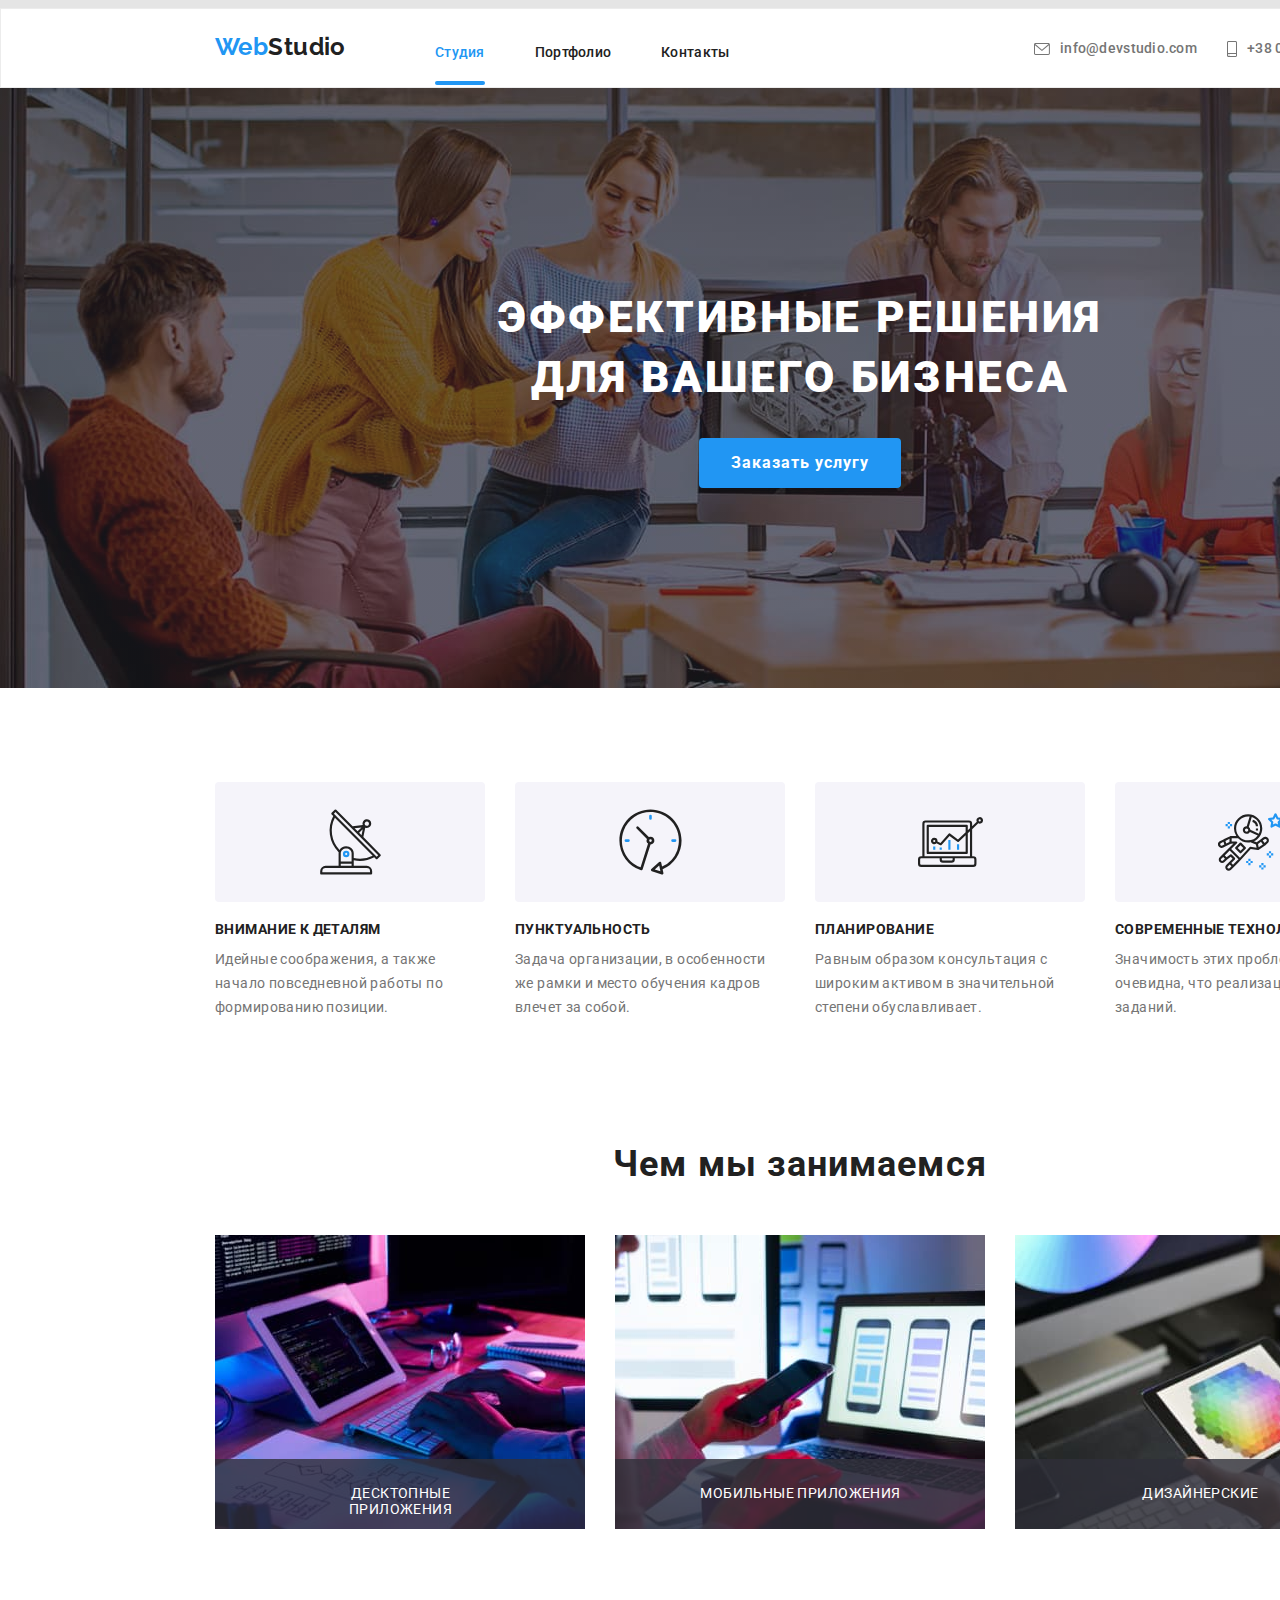
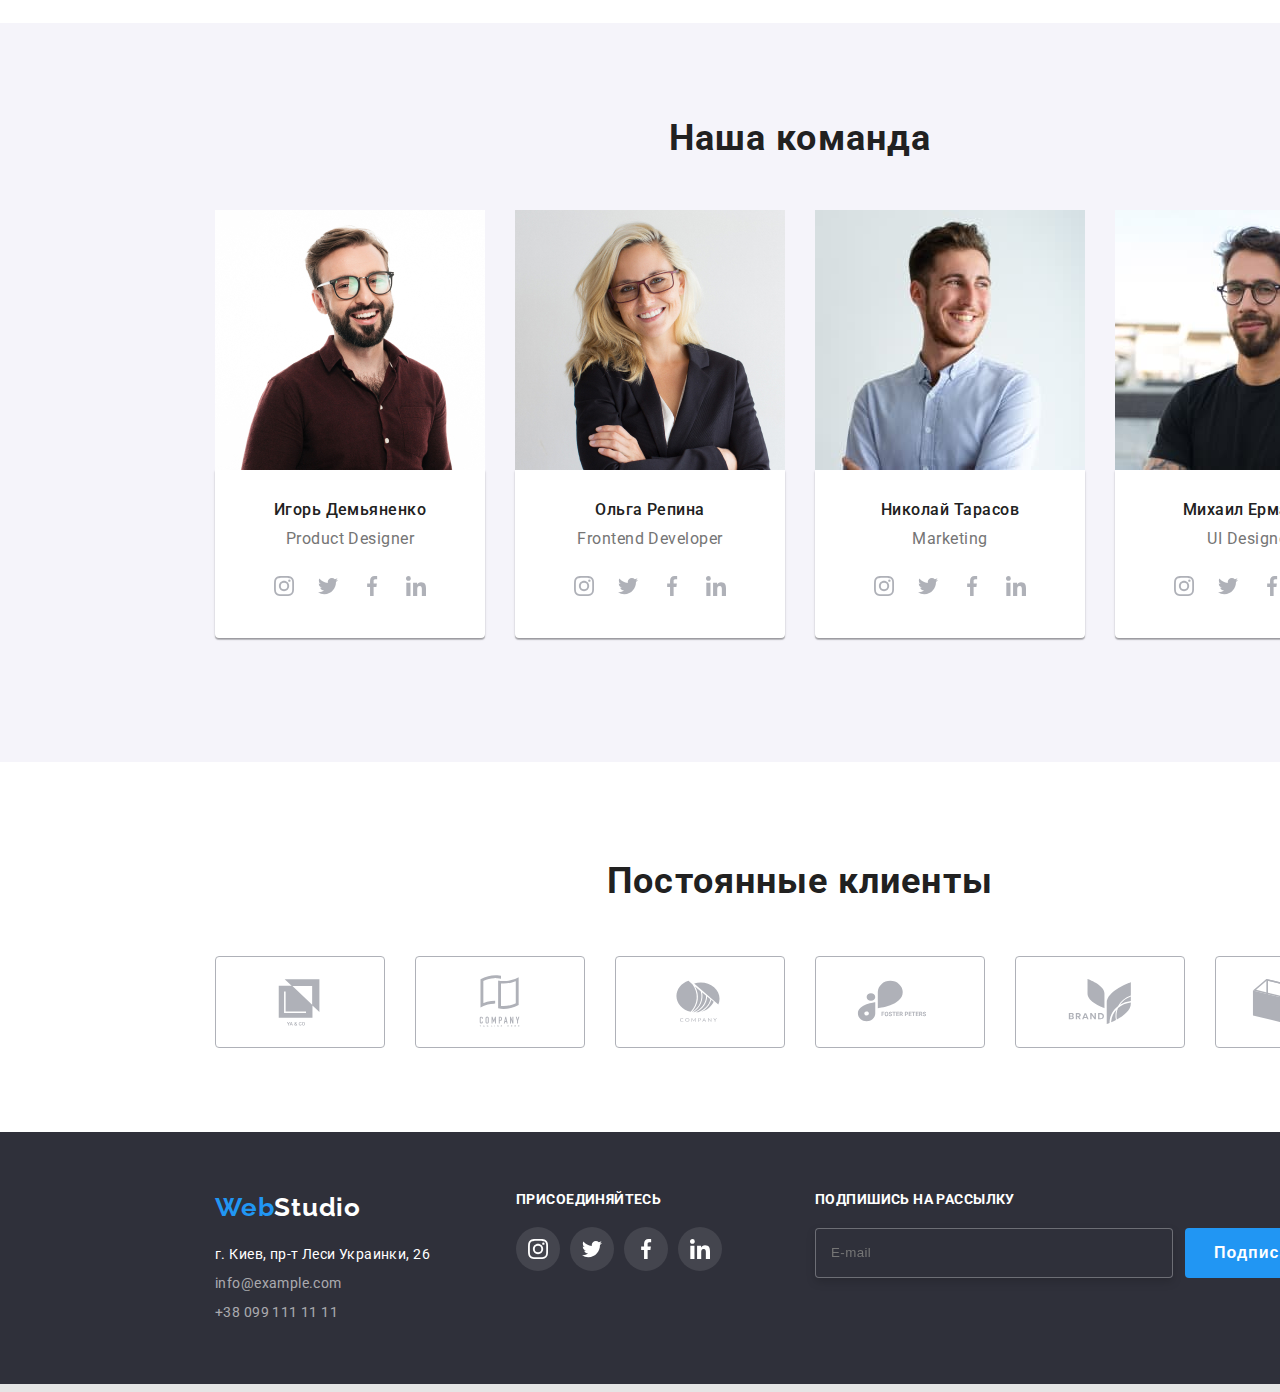
==== commit 88596798: "вроде норм" ====
--- a/index.html
+++ b/index.html
@@ -279,10 +279,11 @@
                         ./images/Team/img13-mob-1x.jpg 1x, 
                             ./images/Team/img13-mob-2x.jpg 2x"
                     media="(min-width: 320px)" />   
-                    <img   
+                    <img 
+                    class="team-img"  
                         src="./images/Team/img13-mob-1x.jpg" 
                         alt="сотрудник"
-                        width="320px"
+                        width="320"
                     />    
                 </picture>
                 <div class="employee__container">
@@ -353,10 +354,11 @@
                         ./images/Team/img14-mob-1x.jpg 1x, 
                             ./images/Team/img14-mob-2x.jpg 2x"
                     media="(min-width: 320px)" />   
-                    <img   
+                    <img 
+                    class="team-img"  
                         src="./images/Team/img14-mob-1x.jpg" 
                         alt="сотрудник"
-                        width="320px"
+                        width="320"
                     />    
                 </picture>
                 <div class="employee__container">
@@ -430,7 +432,7 @@
                     <img   
                         src="./images/Team/img15-mob-1x.jpg" 
                         alt="сотрудник"
-                        width="320px"
+                        width="320"
                     />    
                 </picture>
                 <div class="employee__container">
@@ -504,7 +506,7 @@
                     <img   
                         src="./images/Team/img16-mob-1x.jpg" 
                         alt="сотрудник"
-                        width="320px"
+                        width="320"
                     />    
                 </picture>
                 <div class="employee__container">
--- a/css/main.min.css
+++ b/css/main.min.css
@@ -1,2 +1,2 @@
-:root{--h-color: #212121;--paragrapf-color: #757575;--accent-color: #2196f3;--background-color: #ffffff;--transition: color, 250ms cubic-bezier(0.4, 0, 0.2, 1)}html{box-sizing:border-box}*,*::after,*::before{box-sizing:inherit}h1,h2,h3,h4,h5,h6{padding:0;margin:0}p{margin:0;padding:0}ul{margin:0;padding:0}button{cursor:pointer;padding:0;border:none;font:inherit;color:inherit;background-color:transparent}img{display:block;width:100%;max-height:100%}body{font-family:"Roboto", sans-serif;background:#e5e5e5;font-size:14px;line-height:1.71;letter-spacing:0.03em;color:var(--paragrapf-color);margin-left:auto;margin-right:auto}@media screen and (min-width: 0px){body{width:480px}}@media screen and (min-width: 768px){body{width:768px}}@media screen and (min-width: 1200px){body{width:1600px;height:100%}}.list{list-style:none}.link{text-decoration:none;cursor:pointer}.visually-hidden{position:absolute;clip:rect(0 0 0 0);width:1px;height:1px;margin:-1px}.container{box-sizing:border-box;margin-left:auto;margin-right:auto;padding:60px 15px 60px 15px}@media screen and (min-width: 320px){.container{width:100%}}@media screen and (min-width: 768px){.container{width:768px}}@media screen and (min-width: 1200px){.container{width:1200px;height:100%;padding:94px 15px 94px 15px}}.current{color:var(--accent-color)}@media screen and (min-width: 768px){.current{color:var(--accent-color)}.current::after{content:"  ";transition:background-color 250ms linear;position:absolute;left:0;bottom:-32px;width:100%;height:4px;border-radius:2px;background-color:var(--accent-color)}}.header{background:var(--background-color);border:1px solid #ececec;height:60px}@media screen and (min-width: 768px){.header{height:80px}}.header__container{padding:16px 331px 16px 15px;position:relative;height:60px}@media screen and (min-width: 768px){.header__container{height:80px;padding-top:26px;padding-bottom:26px}}@media screen and (min-width: 1200px){.header__container{height:80px;padding-top:24px;padding-bottom:25px}}.header-connect{margin-left:auto;min-width:307px}.header-nav{margin-bottom:302px}.header-nav__item{margin-bottom:30px}.header-logo{font-family:"Raleway", sans-serif;font-weight:bold;font-size:24px;line-height:1.17;color:var(--h-color);position:absolute;z-index:3}.header-logo__web{font-family:"Raleway", sans-serif;font-weight:bold;font-size:24px;line-height:1.17;color:var(--accent-color)}.header-nav__link{width:49px;font-weight:500;font-size:40px;line-height:1.175;letter-spacing:0.02em;color:var(--h-color);transition:var(--transition);position:relative}.header-nav__link:hover,.header-nav__link:focus,.header-nav__link:active{color:var(--accent-color)}.header-address__link{font-weight:500;font-size:24px;line-height:1.1;letter-spacing:0.02em;color:var(--paragrapf-color);transition:var(--transition)}.header-address__link:hover,.header-address__link:focus{color:var(--accent-color);font-weight:500;font-size:34px;line-height:1.176;letter-spacing:0.02em}.header-address__item{margin-bottom:32px}.header-address__icon{margin-right:10px;fill:currentColor}@media screen and (min-width: 767px){.header-modal__container,.header-modal__backdrop{display:none}}.hero{width:100%;height:400px;margin-left:auto;margin-right:auto;background:#2f303a;background-image:linear-gradient(rgba(47,48,58,0.4), rgba(47,48,58,0.4)),url(../images/Hero-mob-1x.jpg);background-size:cover;background-position:center;background-repeat:no-repeat}@media (min-device-pixel-ratio: 2), (min-resolution: 192dpi), (min-resolution: 2dppx){.hero{background-image:linear-gradient(rgba(47,48,58,0.4), rgba(47,48,58,0.4)),url(../images/Hero-mob-2x.jpg)}}@media screen and (min-width: 768px){.hero{width:768px;height:400px;background-size:cover;background-image:linear-gradient(rgba(47,48,58,0.4), rgba(47,48,58,0.4)),url(../images/Hero-tab-1x.jpg)}}@media screen and (min-width: 768px) and (min-device-pixel-ratio: 2), screen and (min-width: 768px) and (min-resolution: 192dpi), screen and (min-width: 768px) and (min-resolution: 2dppx){.hero{background-image:linear-gradient(rgba(47,48,58,0.4), rgba(47,48,58,0.4)),url(../images/Hero-tab-2x.jpg)}}@media screen and (min-width: 1200px){.hero{width:1600px;height:100%;background-image:linear-gradient(rgba(47,48,58,0.4), rgba(47,48,58,0.4)),url(../images/Hero-des-1x.jpg)}}@media screen and (min-width: 1200px) and (min-device-pixel-ratio: 2), screen and (min-width: 1200px) and (min-resolution: 192dpi), screen and (min-width: 1200px) and (min-resolution: 2dppx){.hero{background-image:linear-gradient(rgba(47,48,58,0.4), rgba(47,48,58,0.4)),url(../images/Hero-des-2x.jpg)}}@media screen and (max-width: 767px){.hero__container{width:100%;height:400px;padding-left:60px;padding-right:60px;padding-top:118px}}@media screen and (min-width: 768px){.hero__container{width:768px;padding-top:200px;padding-left:204px;padding-right:204px;padding-top:118px}}@media screen and (min-width: 1200px){.hero__container{width:1200px;height:600px;margin-left:auto;margin-right:auto;padding-top:200px;padding-left:252px;padding-right:252px;padding-top:200px}}.btn-container{display:flex;align-items:center;justify-content:space-around}.hero__btn{font-weight:bold;font-size:16px;line-height:1.88;letter-spacing:0.06em;color:var(--background-color);background:#2196f3;box-shadow:0px 4px 4px rgba(0,0,0,0.15);border-radius:4px;padding:10px 32px 10px 32px}.hero__title{font-weight:900;font-size:26px;line-height:1.6;text-align:center;letter-spacing:0.06em;text-transform:uppercase;color:var(--background-color);margin-bottom:30px}@media screen and (min-width: 1200px){.hero__title{font-size:44px;line-height:1.36}}.what-are-we-doing__container{background-color:ffffff;min-width:100%}.advantage__item{margin-bottom:0}.advantage__item:not(:last-child){margin-bottom:30px}@media screen and (min-width: 768px){.advantage__item:nth-child(2n+1){margin-right:30px}.advantage__item:nth-last-child(-n+2){margin-bottom:0}}@media screen and (min-width: 1200px){.advantage__item{width:270px;margin-bottom:0}.advantage__item:nth-last-child(n+3){margin-right:30px}}.advantage__link{display:flex;align-items:center;justify-content:center;margin-bottom:20px;width:100%;height:120px;background-color:#f5f4fa;border-radius:4px}@media screen and (min-width: 768px){.advantage__link{width:354px}}@media screen and (min-width: 1200px){.advantage__link{width:270px}}@media screen and (min-width: 768px){.advantage__list{display:flex;flex-wrap:wrap;width:100%}}@media screen and (min-width: 1200px){.advantage__list{display:flex;margin-bottom:94px}}.advantage-invisible{display:none;justify-content:space-between;margin-left:8px}.advantage__title{font-weight:bold;font-size:14px;line-height:1.14;letter-spacing:0.03em;text-transform:uppercase;color:var(--h-color);margin-bottom:10px;text-align:center}@media screen and (min-width: 768px){.advantage__title{display:flex;align-items:flex-start}}.advantage__text{font-size:14px;line-height:1.7;letter-spacing:0.03em;color:var(--paragrapf-color)}@media screen and (min-width: 768px){.advantage__text{width:354px}}@media screen and (min-width: 1200px){.advantage__text{width:354px;width:270px}}.what-are-we-doing__text{display:block;width:205px;height:16px;box-sizing:content-box;background-color:rgba(47,48,58,0.8);padding:27px 82px 27px 83px;position:absolute;bottom:0;font-size:14px;line-height:1.14;text-align:center;letter-spacing:0.03em;text-transform:uppercase;color:#ffffff}.what-are-we-doing__item{display:flex;position:relative;width:370px}.what-are-we-doing__item:not(:last-child){margin-right:30px}.what-are-we-doing{background-color:var(--background-color)}.what-are-we-doing__title{font-weight:bold;font-size:36px;line-height:1.17;text-align:center;letter-spacing:0.03em;color:var(--h-color);margin-bottom:50px}@media screen and (max-width: 1200px){.what-are-we-doing__title{display:none}}.what-are-we-doing__list{display:flex}@media screen and (max-width: 1200px){.what-are-we-doing__list{display:none}}.our-team{background:#f5f4fa}.employee-social__list{display:flex;justify-content:center;padding-right:32px;padding-left:32px}.employee__container{background-color:var(--background-color);padding-bottom:30px;padding-top:30px;box-shadow:0px 1px 3px rgba(0,0,0,0.12),0px 1px 1px rgba(0,0,0,0.14),0px 2px 1px rgba(0,0,0,0.2);border-radius:0px 0px 4px 4px}@media screen and (min-width: 768px){.our-team__list{display:flex;flex-wrap:wrap}}@media screen and (min-width: 1200px){.our-team__list{display:flex;flex-wrap:nowrap}}.our-team__item{width:100%;height:630px;margin-bottom:0}.our-team__item:not(:last-child){margin-bottom:30px}@media screen and (min-width: 768px){.our-team__item{margin-bottom:30px;width:354px;height:536px}.our-team__item:nth-last-child(2n+2){margin-right:30px}.our-team__item:nth-last-child(-n+2){margin-bottom:0px}}@media screen and (min-width: 1200px){.our-team__item{margin-bottom:0;width:270px;height:428px}.our-team__item:not(:last-child){margin-right:30px}}.our-team__title{font-weight:bold;font-size:36px;line-height:1.17;text-align:center;letter-spacing:0.03em;color:var(--h-color);margin-bottom:30px}@media screen and (min-width: 1200px){.our-team__title{margin-bottom:50px}}.employee__title{font-weight:500;font-size:16px;line-height:1.19;text-align:center;letter-spacing:0.03em;color:var(--h-color);margin-bottom:10px}.employee__text{font-size:16px;line-height:1.19;text-align:center;letter-spacing:0.03em;color:var(--paragrapf-color);margin-bottom:16px}.employee-social__link{width:44px;height:44px;background-color:000000;display:flex;align-items:center;justify-content:center;border-radius:50%;color:#afb1b8;transition:var(--transition)}.employee-social__link:hover,.employee-social__link:focus{background-color:var(--accent-color);color:#ffffff}.employee-social__icon{fill:currentColor}.customers__item{width:210px;height:92px;margin-bottom:30px}.customers__item:nth-last-child(-n+2){margin-bottom:0}@media screen and (min-width: 768px){.customers__item:nth-last-child(-n+3){margin-bottom:0px}}@media screen and (min-width: 1200px){.customers__item{margin-bottom:0}}@media screen and (min-width: 1200px){.customers__item+.customers__item{margin-left:30px}}.customers__link{width:100%;height:92px;display:flex;align-items:center;justify-content:center;color:#afb1b8;border:1px solid #afb1b8;box-sizing:border-box;border-radius:4px;transition:var(--transition)}.customers__link:hover,.customers__link:focus{border:1px solid var(--accent-color);color:var(--accent-color)}@media screen and (min-width: 1200px){.customers__link{width:170px}}.customers__icon{fill:currentColor}.customers{background-color:#ffffff}.customers__container{width:100%}@media screen and (min-width: 767px){.customers__container{height:519px;width:480px;width:100%}}@media screen and (min-width: 767px) and (min-width: 768px){.customers__container{height:397px;width:768px}}@media screen and (min-width: 767px) and (min-width: 1200px){.customers__container{height:370px;width:1200px}}.cuctomers__list{margin-left:auto;margin-right:auto;display:flex;flex-wrap:wrap;justify-content:space-between}@media screen and (min-width: 768px){.cuctomers__list{display:flex;flex-wrap:wrap;justify-content:space-between}}@media screen and (min-width: 1200px){.cuctomers__list{display:flex;flex-wrap:nowrap}}.customers__title{color:var(--h-color);font-weight:bold;font-size:36px;line-height:1.4;letter-spacing:0.03em;margin-bottom:30px;text-align:center}@media screen and (min-width: 1200px){.customers__title{margin-bottom:50px}}.footer-link__title{font-weight:bold;font-size:14px;line-height:1.1;letter-spacing:0.03em;text-transform:uppercase;color:#ffffff;margin-bottom:20px;text-align:center}@media screen and (min-width: 1200px){.footer-link__title{text-align:left}}.footer-link__list{display:flex;justify-content:flex-start}.footer-link__icon{fill:#ffffff}.footer-link__link{color:var(--h-color);width:44px;height:44px;display:flex;align-items:center;justify-content:center;border-radius:50%;background-color:rgba(255,255,255,0.1);transition:var(--transition)}.footer-link__link:hover,.footer-link__link:focus{background-color:var(--accent-color);color:#ffffff}.footer-link__item+.footer-link__item{margin-left:10px}.footer-address__tittle{height:21px}.footer-address__tittle:not(:last-child){margin-bottom:8px}.footer-background{background:#2f303a}.footer-logo__link{font-family:"Raleway", sans-serif;font-weight:bold;font-size:26px;line-height:1.19;letter-spacing:0.03em;color:var(--background-color);display:flex;justify-content:center;margin-bottom:20px}@media screen and (min-width: 1200px){.footer-logo__link{display:flex;justify-content:flex-start}}.footer-logo__web{color:var(--accent-color)}.footer-address__link{font-style:normal;font-size:14px;line-height:1.71;letter-spacing:0.03em;color:rgba(255,255,255,0.6);transition:var(--transition)}.footer-address__link:hover,.footer-address__link:focus{color:var(--accent-color)}.address-link{color:var(--background-color)}.footer-address__list{min-width:231px;display:flex;flex-direction:column;align-items:center}@media screen and (min-width: 1200px){.footer-address__list{display:flex;align-items:flex-start}}.footer-btn__container{width:200px;height:50px;margin-left:auto;margin-right:auto}.footer-btn__icon{position:relative;left:155px;top:12px}.footer-btn{width:200px;height:50px;padding:10px 62px 10px 29px;background-color:var(--accent-color);transition:box-shadow 250ms cubic-bezier(0.4, 0, 0.2, 1);border-radius:4px;font-weight:bold;font-size:16px;line-height:1.88px;text-align:center;letter-spacing:0.06em;color:#ffffff;margin:0;position:absolute;border:none}.footer-btn:hover{cursor:pointer}.lable-input__container{width:450px;margin-bottom:20px;display:flex;flex-direction:column;align-items:center}@media screen and (min-width: 1200px){.lable-input__container{width:358px;margin-bottom:0;margin-right:12px;display:flex;align-items:flex-start}}.lable-input__lable{font-weight:bold;font-size:14px;line-height:1.14;letter-spacing:0.03em;text-transform:uppercase;color:#ffffff;margin-bottom:20px}.lable-input__input{outline:none;background:#2f303a;border:1px solid rgba(255,255,255,0.3);box-sizing:border-box;filter:drop-shadow(0px 4px 4px rgba(0,0,0,0.15));border-radius:4px;width:100%;height:50px;padding:15px;font-size:1.25;letter-spacing:0.03em;color:rgba(255,255,255,0.6)}.footer__container{padding-top:60px;padding-bottom:60px;display:flex;flex-direction:column;align-items:center;position:relative}@media screen and (min-width: 1200px){.footer__container{height:252px;width:1200px;display:flex;align-items:flex-end}}.footer-logo-link__container{display:flex;flex-direction:column}@media screen and (min-width: 768px){.footer-logo-link__container{display:flex;flex-direction:row}}@media screen and (min-width: 768px){.footer-logo-link__container{display:flex;flex-direction:row}}@media screen and (min-width: 1200px){.footer-logo-link__container{display:flex;flex-direction:row;position:absolute;left:15px}}.footer-logo__container{margin-bottom:60px}@media screen and (min-width: 768px){.footer-logo__container{margin-right:165px}}@media screen and (min-width: 1200px){.footer-logo__container{margin-right:70px;margin-bottom:0}}.footer-field__container{display:flex;flex-direction:column;align-items:center;width:100%;height:100%}@media screen and (min-width: 1200px){.footer-field__container{display:flex;align-items:flex-end;width:570px}}@media screen and (min-width: 1200px){.footer-field__form{display:flex;align-items:flex-end}}.footer-link__container{margin-bottom:60px}.current{color:var(--accent-color)}.all-service-menu__paragraph{font-size:18px;line-height:1.56;letter-spacing:0.03em;height:100%;width:100%;padding:63px 24px 63px 24px;color:#ffffff;letter-spacing:0.03em;background:rgba(33,150,243,0.9);position:absolute;top:0;transform:translateY(100%);transition:transform 250ms}.all-service-menu__container{width:450px;height:294px;position:relative;overflow:hidden}.all-service-menu__container:hover .all-service-menu__paragraph{transform:translateY(0)}@media screen and (min-width: 768px){.all-service-menu__container{width:354px;height:294px}}@media screen and (min-width: 1200px){.all-service-menu__container{width:370px;height:294px}}.service-menu{background-color:#ffffff}.all-service-menu__item{width:100%;margin-bottom:30px;width:450px;height:404px}@media screen and (min-width: 768px){.all-service-menu__item{width:354px;height:404px}.all-service-menu__item:nth-child(-n+2){height:440px}.all-service-menu__item:nth-child(2n+1){margin-right:30px}}@media screen and (min-width: 1200px){.all-service-menu__item{width:370px;height:404px;margin-right:30px}.all-service-menu__item:nth-child(-n+2){height:404px}.all-service-menu__item:nth-child(3n){margin-right:0}}.all-service-menu__item:hover{box-shadow:0px 1px 1px rgba(0,0,0,0.12),0px 4px 4px rgba(0,0,0,0.06),1px 4px 6px rgba(0,0,0,0.16);cursor:pointer;transition:box-shadow,transform 250ms cubic-bezier(0.4, 0, 0.2, 1)}.all-service-menu__container-card{padding:24px 24px 24px 24px;background:var(--background-color);border-bottom:1px solid #eeeeee;border-left:1px solid #eeeeee;border-right:1px solid #eeeeee;box-sizing:border-box;position:relative;height:110px}@media screen and (min-width: 768px){.card{height:146px}}@media screen and (min-width: 1200px){.card{height:110px}}.service-menu__list{display:flex;flex-wrap:wrap;justify-content:flex-start;margin-bottom:50px}@media screen and (min-width: 768px){.service-menu__list{justify-content:center}}@media screen and (min-width: 1200px){.service-menu__list{justify-content:center}}.service-menu__btm{font-weight:500;font-size:16px;line-height:1.62;text-align:center;letter-spacing:0.03em;color:var(--h-color);cursor:pointer;background-color:#f5f4fa;border-radius:4px;padding:6px 22px 6px 22px;transition:box-shadow 250ms cubic-bezier(0.4, 0, 0.2, 1)}.service-menu__btm:hover,.service-menu__btm:focus{color:var(--background-color);background:#2196f3;border-radius:4px;box-shadow:0px 3px 1px rgba(0,0,0,0.1),0px 1px 2px rgba(0,0,0,0.08),0px 2px 2px rgba(0,0,0,0.12)}.service-menu__list>li{margin-right:8px;margin-bottom:15px}.service-menu__list>li:nth-last-child(-n+2){margin-bottom:0}.all-service-menu__paragraph-card{margin-top:4px;font-size:16px;line-height:30px;letter-spacing:0.03em;color:var(--paragrapf-color)}.service-menu__title{display:none}.all-service-menu__title-card{font-weight:bold;font-size:18px;line-height:2;letter-spacing:0.06em;color:var(--h-color)}.portfolio-img{background-image:cover;width:100%;display:block}.all-service-menu__list{display:flex;flex-wrap:wrap;margin-bottom:50px;margin-bottom:-30px;box-sizing:border-box}.modal{padding:0;height:100%}.modal__backdrop{box-sizing:border-box;position:fixed;top:0%;left:0;width:100%;height:100%;overflow-y:scroll;background-color:rgba(0,0,0,0.2);transition:opacity 250ms, visibility 500ms}.modal__container{width:450px;height:609px;background-color:var(--background-color);box-shadow:0px 1px 3px rgba(0,0,0,0.12),0px 1px 1px rgba(0,0,0,0.14),0px 2px 1px rgba(0,0,0,0.2);border-radius:4px;position:absolute;top:50%;bottom:50%;left:54%;transform:translate(-55%, -50%);padding:40px;margin-left:auto;margin-right:auto}@media screen and (min-width: 768px){.modal__container{top:55%;bottom:50%;left:50%}}@media screen and (min-width: 1200px){.modal__container{width:528px;height:581px;top:50%;bottom:50%;left:50%}}.modal__close-btn{width:30px;height:30px;background:var(--background-color);border:1px solid rgba(0,0,0,0.1);border-radius:50%;display:flex;justify-content:center;align-items:center;position:absolute;right:8px;top:8px;color:#000000;transition:color 250ms cubic-bezier(0.4, 0, 0.2, 1)}.modal__close-btn:hover{color:var(--accent-color)}.modal__icon{fill:currentColor}.is-hidden{opacity:0;pointer-events:none;visibility:hidden}.modal-btn-container{display:flex;justify-content:center;box-sizing:border-box}.modal__submit-btn{display:inline-block;align-items:center;min-width:200px;min-height:50px;position:absolute;bottom:40px;background:var(--accent-color);border-radius:4px;color:var(--background-color);padding:10px 55px 10px 56px;font-weight:bold;font-size:16px;line-height:1.9px;text-align:center;letter-spacing:0.06em;transition:box-shadow 250ms cubic-bezier(0.4, 0, 0.2, 1);bottom:40px;right:50%;transform:translateX(50%)}.modal__submit-btn:hover{cursor:pointer;box-shadow:0px 4px 4px rgba(0,0,0,0.15)}.modal__title{font-weight:bold;font-size:20px;line-height:1.15;text-align:center;letter-spacing:0.03em;color:var(--h-color)}.modal__form-container{position:relative;margin-bottom:8px}.modal__form-lable{font-size:12px;line-height:1.17;letter-spacing:0.01em;color:#757575;margin-bottom:4px;width:100%;height:15px}.modal__form-input{padding:15px;width:100%;max-height:40px;border:1px solid rgba(33,33,33,0.2);border-radius:4px;padding-left:35px;display:flex;box-sizing:border-box;outline:none;color:black;transition:border 250ms cubic-bezier(0.4, 0, 0.2, 1)}.modal__form-input:focus+.modal__icon-container{color:var(--accent-color)}.modal__form-input:focus{border:solid var(--accent-color)}.span__modal-svg{margin-right:7px;display:flex;align-items:flex-start}.modal__icon-container{display:flex;position:absolute;top:50%;left:12px;transform:translateY(50%);color:var(--h-color);transition:color 250ms cubic-bezier(0.4, 0, 0.2, 1)}.modal-svg{fill:currentColor;transform:var(--transition)}.modal__form-textarea{transition:border 250ms cubic-bezier(0.4, 0, 0.2, 1);margin-bottom:10px}.modal__form-textarea:focus{border:solid var(--accent-color)}textarea{width:100%;max-height:120px;border:1px solid rgba(33,33,33,0.2);border-radius:4px;font-size:1.14;line-height:16px;letter-spacing:0.01em;color:var(--h-color);padding:12px 16px;resize:none;outline:none}.modal-heckbox__link{color:var(--accent-color)}.modal-heckbox__container{position:relative}.modal-heckbox__text{margin-left:24px;font-size:12px;line-height:1.17;letter-spacing:0.03em;color:#757575}.modal-heckbox__text span{display:inline-block;position:absolute;bottom:5px;left:0;width:15px;height:15px;border-radius:2px;border:2px solid var(--h-color);margin-right:7px}@media screen and (min-width: 1200px){.modal-heckbox__text span{left:13px}}.modal-heckbox__text:hover span{cursor:pointer}@media screen and (min-width: 1200px){.modal-heckbox__text{font-size:14px;line-height:1.7;padding-left:13px}}.modal-heckbox__icon{fill:transparent}.modal-heckbox__check:checked+.modal-heckbox__text span{border:none;background-color:var(--accent-color)}.modal-heckbox__check:checked ~ .modal-heckbox__text .modal-heckbox__icon{fill:#FFFFFF}.header-modal{height:100%;padding:0;position:absolute;z-index:4}@media screen and (min-width: 767px){.header-modal{display:none}}.header-modal__backdrop{box-sizing:border-box;position:fixed;top:0%;left:0;width:100%;background-color:rgba(0,0,0,0.2);overflow-y:scroll}.header-modal__container{padding-top:40px;padding-left:40px;width:480px;height:796px;background-color:var(--background-color);box-shadow:0px 1px 3px rgba(0,0,0,0.12),0px 1px 1px rgba(0,0,0,0.14),0px 2px 1px rgba(0,0,0,0.2);border-radius:4px;position:relative}.header-modal__icon{fill:currentColor}.header-modal__open-btn{background:var(--background-color);display:flex;justify-content:center;align-items:center;position:absolute;right:22px;top:22px;bottom:100px;color:#000000;transition:color 250ms cubic-bezier(0.4, 0, 0.2, 1)}.header-modal__open-btn:hover{color:var(--accent-color)}@media screen and (min-width: 767px){.header-modal__open-btn{display:none}}.header-modal__close-btn{width:30px;height:30px;background:var(--background-color);display:flex;justify-content:center;align-items:center;position:absolute;right:25px;top:21px;color:#000000;transition:color 250ms cubic-bezier(0.4, 0, 0.2, 1)}.header-modal__close-btn:hover{color:var(--accent-color)}.header-modal__title{font-weight:bold;font-size:20px;line-height:1.15;text-align:center;letter-spacing:0.03em;color:var(--h-color)}.social__icon{font-weight:500;font-size:18px;line-height:22px;letter-spacing:0.02em;color:#2196f3}.social__list{display:flex}.social__item{width:100%px;height:20px;padding-right:10px}.social__item+.social__item{border-left:1px solid rgba(33,33,33,0.2);padding-left:10px}.header-adress-nav__container{display:flex;width:100%;position:absolute;top:0}@media screen and (max-width: 767px){.header-adress-nav__container{display:none}}@media screen and (min-width: 768px){.header-adress-nav__container{height:80px}}@media screen and (min-width: 768px){.header-adress-nav__container{height:80px}}.header-adress-nav__nav__link{font-weight:500;font-size:14px;line-height:1.14;letter-spacing:0.02em;color:var(--h-color);transition:var(--transition);position:relative}.header-adress-nav__nav__link:hover,.header-adress-nav__nav__link:focus,.header-adress-nav__nav__link:active{color:var(--accent-color)}.current{color:var(--accent-color)}@media screen and (min-width: 768px){.current{color:var(--accent-color)}.current::after{content:"  ";display:flex;border-radius:2%;transition:background-color 250ms linear;position:absolute;left:0;bottom:-25px;width:100%;height:4px;border-radius:2px;background-color:var(--accent-color)}}.header-adress-nav__connect{height:100%}@media screen and (min-width: 768px){.header-adress-nav__connect{padding:0;margin-left:84px}}@media screen and (min-width: 1200px){.header-adress-nav__connect{padding-top:32px;padding-bottom:32px;margin-left:305px}}.header-adress-nav__nav{width:294px;justify-content:space-between;align-items:center;margin-left:220px;padding-top:32px;height:100%}.header-adress-nav__nav__item:not(:last-child){margin-right:50px}.header-adress-nav__nav__list,.header-adress-nav__address-list{display:flex;justify-content:space-between}.header-adress-nav__address-list{width:100%;z-index:3}@media screen and (min-width: 768px){.header-adress-nav__address-list{display:flex;flex-direction:column;padding-top:21px;padding-bottom:21px;padding-right:15px}}@media screen and (min-width: 1200px){.header-adress-nav__address-list{display:flex;flex-direction:row;padding:0}}.header-adress-nav__address-icon-mail{fill:currentColor}@media screen and (min-width: 768px){.header-adress-nav__address-icon-mail{margin-right:8px;width:14px;height:10px}}@media screen and (min-width: 1200px){.header-adress-nav__address-icon-mail{margin-right:10px;width:16px;height:12px}}.header-adress-nav__address-icon-tel{fill:currentColor}@media screen and (min-width: 768px){.header-adress-nav__address-icon-tel{margin-right:10px;width:10px;height:14px}}@media screen and (min-width: 1200px){.header-adress-nav__address-icon-tel{margin-right:10px;width:10px;height:16px}}.header-adress-nav__nav__link:hover{color:var(--accent-color)}.header-adress-nav__address-link{font-weight:500;letter-spacing:0.02em;color:var(--paragrapf-color);display:flex;align-items:center;transition:var(--transition)}.header-adress-nav__address-link:hover,.header-adress-nav__address-link:focus{color:var(--accent-color)}@media screen and (min-width: 768px){.header-adress-nav__address-link{font-size:12px;line-height:1.17}}@media screen and (min-width: 1200px){.header-adress-nav__address-link{font-size:14px;line-height:1.1}}@media screen and (min-width: 768px){.header-adress-nav__address-item+.header-adress-nav__address-item{margin-left:0px;margin-top:10px}}@media screen and (min-width: 1200px){.header-adress-nav__address-item+.header-adress-nav__address-item{margin-left:30px;margin-top:0}}
+:root{--h-color: #212121;--paragrapf-color: #757575;--accent-color: #2196f3;--background-color: #ffffff;--transition: color, 250ms cubic-bezier(0.4, 0, 0.2, 1)}html{box-sizing:border-box}*,*::after,*::before{box-sizing:inherit}h1,h2,h3,h4,h5,h6{padding:0;margin:0}p{margin:0;padding:0}ul{margin:0;padding:0}button{cursor:pointer;padding:0;border:none;font:inherit;color:inherit;background-color:transparent}img{display:block;width:100%;max-height:100%}body{font-family:"Roboto", sans-serif;background:#e5e5e5;font-size:14px;line-height:1.71;letter-spacing:0.03em;color:var(--paragrapf-color);margin-left:auto;margin-right:auto}@media screen and (min-width: 0px){body{width:480px}}@media screen and (min-width: 768px){body{width:768px}}@media screen and (min-width: 1200px){body{width:1600px;height:100%}}.list{list-style:none}.link{text-decoration:none;cursor:pointer}.visually-hidden{position:absolute;clip:rect(0 0 0 0);width:1px;height:1px;margin:-1px}.container{box-sizing:border-box;margin-left:auto;margin-right:auto;padding:60px 15px 60px 15px}@media screen and (min-width: 320px){.container{width:100%}}@media screen and (min-width: 768px){.container{width:768px}}@media screen and (min-width: 1200px){.container{width:1200px;height:100%;padding:94px 15px 94px 15px}}.current{color:var(--accent-color)}@media screen and (min-width: 768px){.current{color:var(--accent-color)}.current::after{content:"  ";transition:background-color 250ms linear;position:absolute;left:0;bottom:-32px;width:100%;height:4px;border-radius:2px;background-color:var(--accent-color)}}.header{background:var(--background-color);border:1px solid #ececec;height:60px}@media screen and (min-width: 768px){.header{height:80px}}.header__container{padding:16px 331px 16px 15px;position:relative;height:60px}@media screen and (min-width: 768px){.header__container{height:80px;padding-top:26px;padding-bottom:26px}}@media screen and (min-width: 1200px){.header__container{height:80px;padding-top:24px;padding-bottom:25px}}.header-connect{margin-left:auto;min-width:307px}.header-nav{margin-bottom:302px}.header-nav__item{margin-bottom:30px}.header-logo{font-family:"Raleway", sans-serif;font-weight:bold;font-size:24px;line-height:1.17;color:var(--h-color);position:absolute;z-index:3}.header-logo__web{font-family:"Raleway", sans-serif;font-weight:bold;font-size:24px;line-height:1.17;color:var(--accent-color)}.header-nav__link{width:49px;font-weight:500;font-size:40px;line-height:1.175;letter-spacing:0.02em;color:var(--h-color);transition:var(--transition);position:relative}.header-nav__link:hover,.header-nav__link:focus,.header-nav__link:active{color:var(--accent-color)}.header-address__link{font-weight:500;font-size:24px;line-height:1.1;letter-spacing:0.02em;color:var(--paragrapf-color);transition:var(--transition)}.header-address__link:hover,.header-address__link:focus{color:var(--accent-color);font-weight:500;font-size:34px;line-height:1.176;letter-spacing:0.02em}.header-address__item{margin-bottom:32px}.header-address__icon{margin-right:10px;fill:currentColor}@media screen and (min-width: 767px){.header-modal__container,.header-modal__backdrop{display:none}}.hero{width:100%;height:400px;margin-left:auto;margin-right:auto;background:#2f303a;background-image:linear-gradient(rgba(47,48,58,0.4), rgba(47,48,58,0.4)),url(../images/Hero-mob-1x.jpg);background-size:cover;background-position:center;background-repeat:no-repeat}@media (min-device-pixel-ratio: 2), (min-resolution: 192dpi), (min-resolution: 2dppx){.hero{background-image:linear-gradient(rgba(47,48,58,0.4), rgba(47,48,58,0.4)),url(../images/Hero-mob-2x.jpg)}}@media screen and (min-width: 768px){.hero{width:768px;height:400px;background-size:cover;background-image:linear-gradient(rgba(47,48,58,0.4), rgba(47,48,58,0.4)),url(../images/Hero-tab-1x.jpg)}}@media screen and (min-width: 768px) and (min-device-pixel-ratio: 2), screen and (min-width: 768px) and (min-resolution: 192dpi), screen and (min-width: 768px) and (min-resolution: 2dppx){.hero{background-image:linear-gradient(rgba(47,48,58,0.4), rgba(47,48,58,0.4)),url(../images/Hero-tab-2x.jpg)}}@media screen and (min-width: 1200px){.hero{width:1600px;height:100%;background-image:linear-gradient(rgba(47,48,58,0.4), rgba(47,48,58,0.4)),url(../images/Hero-des-1x.jpg)}}@media screen and (min-width: 1200px) and (min-device-pixel-ratio: 2), screen and (min-width: 1200px) and (min-resolution: 192dpi), screen and (min-width: 1200px) and (min-resolution: 2dppx){.hero{background-image:linear-gradient(rgba(47,48,58,0.4), rgba(47,48,58,0.4)),url(../images/Hero-des-2x.jpg)}}@media screen and (max-width: 767px){.hero__container{width:100%;height:400px;padding-left:60px;padding-right:60px;padding-top:118px}}@media screen and (min-width: 768px){.hero__container{width:768px;padding-top:200px;padding-left:204px;padding-right:204px;padding-top:118px}}@media screen and (min-width: 1200px){.hero__container{width:1200px;height:600px;margin-left:auto;margin-right:auto;padding-top:200px;padding-left:252px;padding-right:252px;padding-top:200px}}.btn-container{display:flex;align-items:center;justify-content:space-around}.hero__btn{font-weight:bold;font-size:16px;line-height:1.88;letter-spacing:0.06em;color:var(--background-color);background:#2196f3;box-shadow:0px 4px 4px rgba(0,0,0,0.15);border-radius:4px;padding:10px 32px 10px 32px}.hero__title{font-weight:900;font-size:26px;line-height:1.6;text-align:center;letter-spacing:0.06em;text-transform:uppercase;color:var(--background-color);margin-bottom:30px}@media screen and (min-width: 1200px){.hero__title{font-size:44px;line-height:1.36}}.what-are-we-doing__container{background-color:ffffff;min-width:100%}.advantage__item{margin-bottom:0}.advantage__item:not(:last-child){margin-bottom:30px}@media screen and (min-width: 768px){.advantage__item:nth-child(2n+1){margin-right:30px}.advantage__item:nth-last-child(-n+2){margin-bottom:0}}@media screen and (min-width: 1200px){.advantage__item{width:270px;margin-bottom:0}.advantage__item:nth-last-child(n+3){margin-right:30px}}.advantage__link{display:flex;align-items:center;justify-content:center;margin-bottom:20px;width:100%;height:120px;background-color:#f5f4fa;border-radius:4px}@media screen and (min-width: 768px){.advantage__link{width:354px}}@media screen and (min-width: 1200px){.advantage__link{width:270px}}.advantage__list{width:100%}@media screen and (min-width: 768px){.advantage__list{display:flex;flex-wrap:wrap;width:100%}}@media screen and (min-width: 1200px){.advantage__list{display:flex;justify-content:center;margin-bottom:94px}}.advantage-invisible{display:none;justify-content:space-between;margin-left:8px}.advantage__title{font-weight:bold;font-size:14px;line-height:1.14;letter-spacing:0.03em;text-transform:uppercase;color:var(--h-color);margin-bottom:10px;text-align:center}@media screen and (min-width: 768px){.advantage__title{display:flex;align-items:flex-start}}.advantage__text{font-size:14px;line-height:1.7;letter-spacing:0.03em;color:var(--paragrapf-color)}@media screen and (min-width: 768px){.advantage__text{width:354px}}@media screen and (min-width: 1200px){.advantage__text{width:354px;width:270px}}.team-img{width:100%}.what-are-we-doing__text{display:block;width:205px;height:16px;box-sizing:content-box;background-color:rgba(47,48,58,0.8);padding:27px 82px 27px 83px;position:absolute;bottom:0;font-size:14px;line-height:1.14;text-align:center;letter-spacing:0.03em;text-transform:uppercase;color:#ffffff}.what-are-we-doing__item{display:flex;position:relative;width:370px}.what-are-we-doing__item:not(:last-child){margin-right:30px}.what-are-we-doing{background-color:var(--background-color)}.what-are-we-doing__title{font-weight:bold;font-size:36px;line-height:1.17;text-align:center;letter-spacing:0.03em;color:var(--h-color);margin-bottom:50px}@media screen and (max-width: 1200px){.what-are-we-doing__title{display:none}}.what-are-we-doing__list{display:flex;justify-content:center}@media screen and (max-width: 1200px){.what-are-we-doing__list{display:none;justify-content:center}}.our-team{background:#f5f4fa}.employee-social__list{display:flex;justify-content:center;padding-right:32px;padding-left:32px}.employee__container{background-color:var(--background-color);padding-bottom:30px;padding-top:30px;box-shadow:0px 1px 3px rgba(0,0,0,0.12),0px 1px 1px rgba(0,0,0,0.14),0px 2px 1px rgba(0,0,0,0.2);border-radius:0px 0px 4px 4px}@media screen and (min-width: 768px){.our-team__list{display:flex;flex-wrap:wrap}}@media screen and (min-width: 1200px){.our-team__list{display:flex;flex-wrap:nowrap}}.our-team__item{width:100%;height:630px;margin-bottom:0}.our-team__item:not(:last-child){margin-bottom:30px}@media screen and (min-width: 768px){.our-team__item{margin-bottom:30px;width:354px;height:536px}.our-team__item:nth-last-child(2n+2){margin-right:30px}.our-team__item:nth-last-child(-n+2){margin-bottom:0px}}@media screen and (min-width: 1200px){.our-team__item{margin-bottom:0;width:270px;height:428px}.our-team__item:not(:last-child){margin-right:30px}}.our-team__title{font-weight:bold;font-size:36px;line-height:1.17;text-align:center;letter-spacing:0.03em;color:var(--h-color);margin-bottom:30px}@media screen and (min-width: 1200px){.our-team__title{margin-bottom:50px}}.employee__title{font-weight:500;font-size:16px;line-height:1.19;text-align:center;letter-spacing:0.03em;color:var(--h-color);margin-bottom:10px}.employee__text{font-size:16px;line-height:1.19;text-align:center;letter-spacing:0.03em;color:var(--paragrapf-color);margin-bottom:16px}.employee-social__link{width:44px;height:44px;background-color:000000;display:flex;align-items:center;justify-content:center;border-radius:50%;color:#afb1b8;transition:var(--transition)}.employee-social__link:hover,.employee-social__link:focus{background-color:var(--accent-color);color:#ffffff}.employee-social__icon{fill:currentColor}.customers__item{width:210px;height:92px;margin-bottom:30px}.customers__item:nth-last-child(-n+2){margin-bottom:0}@media screen and (min-width: 768px){.customers__item:nth-last-child(-n+3){margin-bottom:0px}}@media screen and (min-width: 1200px){.customers__item{margin-bottom:0}}@media screen and (min-width: 1200px){.customers__item+.customers__item{margin-left:30px}}.customers__link{width:100%;height:92px;display:flex;align-items:center;justify-content:center;color:#afb1b8;border:1px solid #afb1b8;box-sizing:border-box;border-radius:4px;transition:var(--transition)}.customers__link:hover,.customers__link:focus{border:1px solid var(--accent-color);color:var(--accent-color)}@media screen and (min-width: 1200px){.customers__link{width:170px}}.customers__icon{fill:currentColor}.customers{background-color:#ffffff}.customers__container{width:100%}@media screen and (min-width: 767px){.customers__container{height:519px;width:480px;width:100%}}@media screen and (min-width: 767px) and (min-width: 768px){.customers__container{height:397px;width:768px}}@media screen and (min-width: 767px) and (min-width: 1200px){.customers__container{height:370px;width:1200px}}.cuctomers__list{margin-left:auto;margin-right:auto;display:flex;flex-wrap:wrap;justify-content:space-between}@media screen and (min-width: 768px){.cuctomers__list{display:flex;flex-wrap:wrap;justify-content:space-between}}@media screen and (min-width: 1200px){.cuctomers__list{display:flex;flex-wrap:nowrap}}.customers__title{color:var(--h-color);font-weight:bold;font-size:36px;line-height:1.4;letter-spacing:0.03em;margin-bottom:30px;text-align:center}@media screen and (min-width: 1200px){.customers__title{margin-bottom:50px}}.footer-link__title{font-weight:bold;font-size:14px;line-height:1.1;letter-spacing:0.03em;text-transform:uppercase;color:#ffffff;margin-bottom:20px;text-align:center}@media screen and (min-width: 1200px){.footer-link__title{text-align:left}}.footer-link__list{display:flex;justify-content:flex-start}.footer-link__icon{fill:#ffffff}.footer-link__link{color:var(--h-color);width:44px;height:44px;display:flex;align-items:center;justify-content:center;border-radius:50%;background-color:rgba(255,255,255,0.1);transition:var(--transition)}.footer-link__link:hover,.footer-link__link:focus{background-color:var(--accent-color);color:#ffffff}.footer-link__item+.footer-link__item{margin-left:10px}.footer-address__tittle{height:21px}.footer-address__tittle:not(:last-child){margin-bottom:8px}.footer-background{background:#2f303a}.footer-logo__link{font-family:"Raleway", sans-serif;font-weight:bold;font-size:26px;line-height:1.19;letter-spacing:0.03em;color:var(--background-color);display:flex;justify-content:center;margin-bottom:20px}@media screen and (min-width: 1200px){.footer-logo__link{display:flex;justify-content:flex-start}}.footer-logo__web{color:var(--accent-color)}.footer-address__link{font-style:normal;font-size:14px;line-height:1.71;letter-spacing:0.03em;color:rgba(255,255,255,0.6);transition:var(--transition)}.footer-address__link:hover,.footer-address__link:focus{color:var(--accent-color)}.address-link{color:var(--background-color)}.footer-address__list{min-width:231px;display:flex;flex-direction:column;align-items:center}@media screen and (min-width: 1200px){.footer-address__list{display:flex;align-items:flex-start}}.footer-btn__container{width:200px;height:50px;margin-left:auto;margin-right:auto}.footer-btn__icon{position:relative;left:155px;top:12px}.footer-btn{width:200px;height:50px;padding:10px 62px 10px 29px;background-color:var(--accent-color);transition:box-shadow 250ms cubic-bezier(0.4, 0, 0.2, 1);border-radius:4px;font-weight:bold;font-size:16px;line-height:1.88px;text-align:center;letter-spacing:0.06em;color:#ffffff;margin:0;position:absolute;border:none}.footer-btn:hover{cursor:pointer}.lable-input__container{width:450px;margin-bottom:20px;display:flex;flex-direction:column;align-items:center}@media screen and (min-width: 1200px){.lable-input__container{width:358px;margin-bottom:0;margin-right:12px;display:flex;align-items:flex-start}}.lable-input__lable{font-weight:bold;font-size:14px;line-height:1.14;letter-spacing:0.03em;text-transform:uppercase;color:#ffffff;margin-bottom:20px}.lable-input__input{outline:none;background:#2f303a;border:1px solid rgba(255,255,255,0.3);box-sizing:border-box;filter:drop-shadow(0px 4px 4px rgba(0,0,0,0.15));border-radius:4px;width:100%;height:50px;padding:15px;font-size:1.25;letter-spacing:0.03em;color:rgba(255,255,255,0.6)}.footer__container{padding-top:60px;padding-bottom:60px;display:flex;flex-direction:column;align-items:center;position:relative}@media screen and (min-width: 1200px){.footer__container{height:252px;width:1200px;display:flex;align-items:flex-end}}.footer-logo-link__container{display:flex;flex-direction:column}@media screen and (min-width: 768px){.footer-logo-link__container{display:flex;flex-direction:row}}@media screen and (min-width: 768px){.footer-logo-link__container{display:flex;flex-direction:row}}@media screen and (min-width: 1200px){.footer-logo-link__container{display:flex;flex-direction:row;position:absolute;left:15px}}.footer-logo__container{margin-bottom:60px}@media screen and (min-width: 768px){.footer-logo__container{margin-right:165px}}@media screen and (min-width: 1200px){.footer-logo__container{margin-right:70px;margin-bottom:0}}.footer-field__container{display:flex;flex-direction:column;align-items:center;width:100%;height:100%}@media screen and (min-width: 1200px){.footer-field__container{display:flex;align-items:flex-end;width:570px}}@media screen and (min-width: 1200px){.footer-field__form{display:flex;align-items:flex-end}}.footer-link__container{margin-bottom:60px}.current{color:var(--accent-color)}.all-service-menu__paragraph{font-size:18px;line-height:1.56;letter-spacing:0.03em;height:100%;width:100%;padding:63px 24px 63px 24px;color:#ffffff;letter-spacing:0.03em;background:rgba(33,150,243,0.9);position:absolute;top:0;transform:translateY(100%);transition:transform 250ms}.all-service-menu__container{width:450px;height:294px;position:relative;overflow:hidden}.all-service-menu__container:hover .all-service-menu__paragraph{transform:translateY(0)}@media screen and (min-width: 768px){.all-service-menu__container{width:354px;height:294px}}@media screen and (min-width: 1200px){.all-service-menu__container{width:370px;height:294px}}.service-menu{background-color:#ffffff}.all-service-menu__item{width:100%;margin-bottom:30px;width:450px;height:404px}@media screen and (min-width: 768px){.all-service-menu__item{width:354px;height:404px}.all-service-menu__item:nth-child(-n+2){height:440px}.all-service-menu__item:nth-child(2n+1){margin-right:30px}}@media screen and (min-width: 1200px){.all-service-menu__item{width:370px;height:404px;margin-right:30px}.all-service-menu__item:nth-child(-n+2){height:404px}.all-service-menu__item:nth-child(3n){margin-right:0}}.all-service-menu__item:hover{box-shadow:0px 1px 1px rgba(0,0,0,0.12),0px 4px 4px rgba(0,0,0,0.06),1px 4px 6px rgba(0,0,0,0.16);cursor:pointer;transition:box-shadow,transform 250ms cubic-bezier(0.4, 0, 0.2, 1)}.all-service-menu__container-card{padding:24px 24px 24px 24px;background:var(--background-color);border-bottom:1px solid #eeeeee;border-left:1px solid #eeeeee;border-right:1px solid #eeeeee;box-sizing:border-box;position:relative;height:110px}@media screen and (min-width: 768px){.card{height:146px}}@media screen and (min-width: 1200px){.card{height:110px}}.service-menu__list{display:flex;flex-wrap:wrap;justify-content:flex-start;margin-bottom:50px}@media screen and (min-width: 768px){.service-menu__list{justify-content:center}}@media screen and (min-width: 1200px){.service-menu__list{justify-content:center}}.service-menu__btm{font-weight:500;font-size:16px;line-height:1.62;text-align:center;letter-spacing:0.03em;color:var(--h-color);cursor:pointer;background-color:#f5f4fa;border-radius:4px;padding:6px 22px 6px 22px;transition:box-shadow 250ms cubic-bezier(0.4, 0, 0.2, 1)}.service-menu__btm:hover,.service-menu__btm:focus{color:var(--background-color);background:#2196f3;border-radius:4px;box-shadow:0px 3px 1px rgba(0,0,0,0.1),0px 1px 2px rgba(0,0,0,0.08),0px 2px 2px rgba(0,0,0,0.12)}.service-menu__list>li{margin-right:8px;margin-bottom:15px}.service-menu__list>li:nth-last-child(-n+2){margin-bottom:0}.all-service-menu__paragraph-card{margin-top:4px;font-size:16px;line-height:30px;letter-spacing:0.03em;color:var(--paragrapf-color)}.service-menu__title{display:none}.all-service-menu__title-card{font-weight:bold;font-size:18px;line-height:2;letter-spacing:0.06em;color:var(--h-color)}.portfolio-img{background-image:cover;width:100%;display:block}.all-service-menu__list{display:flex;flex-wrap:wrap;margin-bottom:50px;margin-bottom:-30px;box-sizing:border-box}.modal{padding:0;height:100%}.modal__backdrop{box-sizing:border-box;position:fixed;top:0%;left:0;width:100%;height:100%;overflow-y:scroll;background-color:rgba(0,0,0,0.2);transition:opacity 250ms, visibility 500ms}.modal__container{width:450px;height:609px;background-color:var(--background-color);box-shadow:0px 1px 3px rgba(0,0,0,0.12),0px 1px 1px rgba(0,0,0,0.14),0px 2px 1px rgba(0,0,0,0.2);border-radius:4px;position:absolute;top:50%;bottom:50%;left:54%;transform:translate(-55%, -50%);padding:40px;margin-left:auto;margin-right:auto}@media screen and (min-width: 768px){.modal__container{top:55%;bottom:50%;left:50%}}@media screen and (min-width: 1200px){.modal__container{width:528px;height:581px;top:50%;bottom:50%;left:50%}}.modal__close-btn{width:30px;height:30px;background:var(--background-color);border:1px solid rgba(0,0,0,0.1);border-radius:50%;display:flex;justify-content:center;align-items:center;position:absolute;right:8px;top:8px;color:#000000;transition:color 250ms cubic-bezier(0.4, 0, 0.2, 1)}.modal__close-btn:hover{color:var(--accent-color)}.modal__icon{fill:currentColor}.is-hidden{opacity:0;pointer-events:none;visibility:hidden}.modal-btn-container{display:flex;justify-content:center;box-sizing:border-box}.modal__submit-btn{display:inline-block;align-items:center;min-width:200px;min-height:50px;position:absolute;bottom:40px;background:var(--accent-color);border-radius:4px;color:var(--background-color);padding:10px 55px 10px 56px;font-weight:bold;font-size:16px;line-height:1.9px;text-align:center;letter-spacing:0.06em;transition:box-shadow 250ms cubic-bezier(0.4, 0, 0.2, 1);bottom:40px;right:50%;transform:translateX(50%)}.modal__submit-btn:hover{cursor:pointer;box-shadow:0px 4px 4px rgba(0,0,0,0.15)}.modal__title{font-weight:bold;font-size:20px;line-height:1.15;text-align:center;letter-spacing:0.03em;color:var(--h-color)}.modal__form-container{position:relative;margin-bottom:8px}.modal__form-lable{font-size:12px;line-height:1.17;letter-spacing:0.01em;color:#757575;margin-bottom:4px;width:100%;height:15px}.modal__form-input{padding:15px;width:100%;max-height:40px;border:1px solid rgba(33,33,33,0.2);border-radius:4px;padding-left:35px;display:flex;box-sizing:border-box;outline:none;color:black;transition:border 250ms cubic-bezier(0.4, 0, 0.2, 1)}.modal__form-input:focus+.modal__icon-container{color:var(--accent-color)}.modal__form-input:focus{border:solid var(--accent-color)}.span__modal-svg{margin-right:7px;display:flex;align-items:flex-start}.modal__icon-container{display:flex;position:absolute;top:50%;left:12px;transform:translateY(50%);color:var(--h-color);transition:color 250ms cubic-bezier(0.4, 0, 0.2, 1)}.modal-svg{fill:currentColor;transform:var(--transition)}.modal__form-textarea{transition:border 250ms cubic-bezier(0.4, 0, 0.2, 1);margin-bottom:10px}.modal__form-textarea:focus{border:solid var(--accent-color)}textarea{width:100%;max-height:120px;border:1px solid rgba(33,33,33,0.2);border-radius:4px;font-size:1.14;line-height:16px;letter-spacing:0.01em;color:var(--h-color);padding:12px 16px;resize:none;outline:none}.modal-heckbox__link{color:var(--accent-color)}.modal-heckbox__container{position:relative}.modal-heckbox__text{margin-left:24px;font-size:12px;line-height:1.17;letter-spacing:0.03em;color:#757575}.modal-heckbox__text span{display:inline-block;position:absolute;bottom:5px;left:0;width:15px;height:15px;border-radius:2px;border:2px solid var(--h-color);margin-right:7px}@media screen and (min-width: 1200px){.modal-heckbox__text span{left:13px}}.modal-heckbox__text:hover span{cursor:pointer}@media screen and (min-width: 1200px){.modal-heckbox__text{font-size:14px;line-height:1.7;padding-left:13px}}.modal-heckbox__icon{fill:transparent}.modal-heckbox__check:checked+.modal-heckbox__text span{border:none;background-color:var(--accent-color)}.modal-heckbox__check:checked ~ .modal-heckbox__text .modal-heckbox__icon{fill:#FFFFFF}.header-modal{height:100%;padding:0;position:absolute;z-index:4}@media screen and (min-width: 767px){.header-modal{display:none}}.header-modal__backdrop{box-sizing:border-box;position:fixed;top:0%;left:0;width:100%;background-color:rgba(0,0,0,0.2);overflow-y:scroll}.header-modal__container{padding-top:40px;padding-left:40px;width:480px;height:796px;background-color:var(--background-color);box-shadow:0px 1px 3px rgba(0,0,0,0.12),0px 1px 1px rgba(0,0,0,0.14),0px 2px 1px rgba(0,0,0,0.2);border-radius:4px;position:relative}.header-modal__icon{fill:currentColor}.header-modal__open-btn{background:var(--background-color);display:flex;justify-content:center;align-items:center;position:absolute;right:22px;top:22px;bottom:100px;color:#000000;transition:color 250ms cubic-bezier(0.4, 0, 0.2, 1)}.header-modal__open-btn:hover{color:var(--accent-color)}@media screen and (min-width: 767px){.header-modal__open-btn{display:none}}.header-modal__close-btn{width:30px;height:30px;background:var(--background-color);display:flex;justify-content:center;align-items:center;position:absolute;right:25px;top:21px;color:#000000;transition:color 250ms cubic-bezier(0.4, 0, 0.2, 1)}.header-modal__close-btn:hover{color:var(--accent-color)}.header-modal__title{font-weight:bold;font-size:20px;line-height:1.15;text-align:center;letter-spacing:0.03em;color:var(--h-color)}.social__icon{font-weight:500;font-size:18px;line-height:22px;letter-spacing:0.02em;color:#2196f3}.social__list{display:flex}.social__item{width:100%px;height:20px;padding-right:10px}.social__item+.social__item{border-left:1px solid rgba(33,33,33,0.2);padding-left:10px}.header-adress-nav__container{display:flex;width:100%;position:absolute;top:0}@media screen and (max-width: 767px){.header-adress-nav__container{display:none}}@media screen and (min-width: 768px){.header-adress-nav__container{height:80px}}@media screen and (min-width: 768px){.header-adress-nav__container{height:80px}}.header-adress-nav__nav__link{font-weight:500;font-size:14px;line-height:1.14;letter-spacing:0.02em;color:var(--h-color);transition:var(--transition);position:relative}.header-adress-nav__nav__link:hover,.header-adress-nav__nav__link:focus,.header-adress-nav__nav__link:active{color:var(--accent-color)}.current{color:var(--accent-color)}@media screen and (min-width: 768px){.current{color:var(--accent-color)}.current::after{content:"  ";display:flex;border-radius:2%;transition:background-color 250ms linear;position:absolute;left:0;bottom:-25px;width:100%;height:4px;border-radius:2px;background-color:var(--accent-color)}}.header-adress-nav__connect{height:100%}@media screen and (min-width: 768px){.header-adress-nav__connect{padding:0;margin-left:84px}}@media screen and (min-width: 1200px){.header-adress-nav__connect{padding-top:32px;padding-bottom:32px;margin-left:305px}}.header-adress-nav__nav{width:294px;justify-content:space-between;align-items:center;margin-left:220px;padding-top:32px;height:100%}.header-adress-nav__nav__item:not(:last-child){margin-right:50px}.header-adress-nav__nav__list,.header-adress-nav__address-list{display:flex;justify-content:space-between}.header-adress-nav__address-list{width:100%;z-index:3}@media screen and (min-width: 768px){.header-adress-nav__address-list{display:flex;flex-direction:column;padding-top:21px;padding-bottom:21px;padding-right:15px}}@media screen and (min-width: 1200px){.header-adress-nav__address-list{display:flex;flex-direction:row;padding:0}}.header-adress-nav__address-icon-mail{fill:currentColor}@media screen and (min-width: 768px){.header-adress-nav__address-icon-mail{margin-right:8px;width:14px;height:10px}}@media screen and (min-width: 1200px){.header-adress-nav__address-icon-mail{margin-right:10px;width:16px;height:12px}}.header-adress-nav__address-icon-tel{fill:currentColor}@media screen and (min-width: 768px){.header-adress-nav__address-icon-tel{margin-right:10px;width:10px;height:14px}}@media screen and (min-width: 1200px){.header-adress-nav__address-icon-tel{margin-right:10px;width:10px;height:16px}}.header-adress-nav__nav__link:hover{color:var(--accent-color)}.header-adress-nav__address-link{font-weight:500;letter-spacing:0.02em;color:var(--paragrapf-color);display:flex;align-items:center;transition:var(--transition)}.header-adress-nav__address-link:hover,.header-adress-nav__address-link:focus{color:var(--accent-color)}@media screen and (min-width: 768px){.header-adress-nav__address-link{font-size:12px;line-height:1.17}}@media screen and (min-width: 1200px){.header-adress-nav__address-link{font-size:14px;line-height:1.1}}@media screen and (min-width: 768px){.header-adress-nav__address-item+.header-adress-nav__address-item{margin-left:0px;margin-top:10px}}@media screen and (min-width: 1200px){.header-adress-nav__address-item+.header-adress-nav__address-item{margin-left:30px;margin-top:0}}
 /*# sourceMappingURL=main.min.css.map */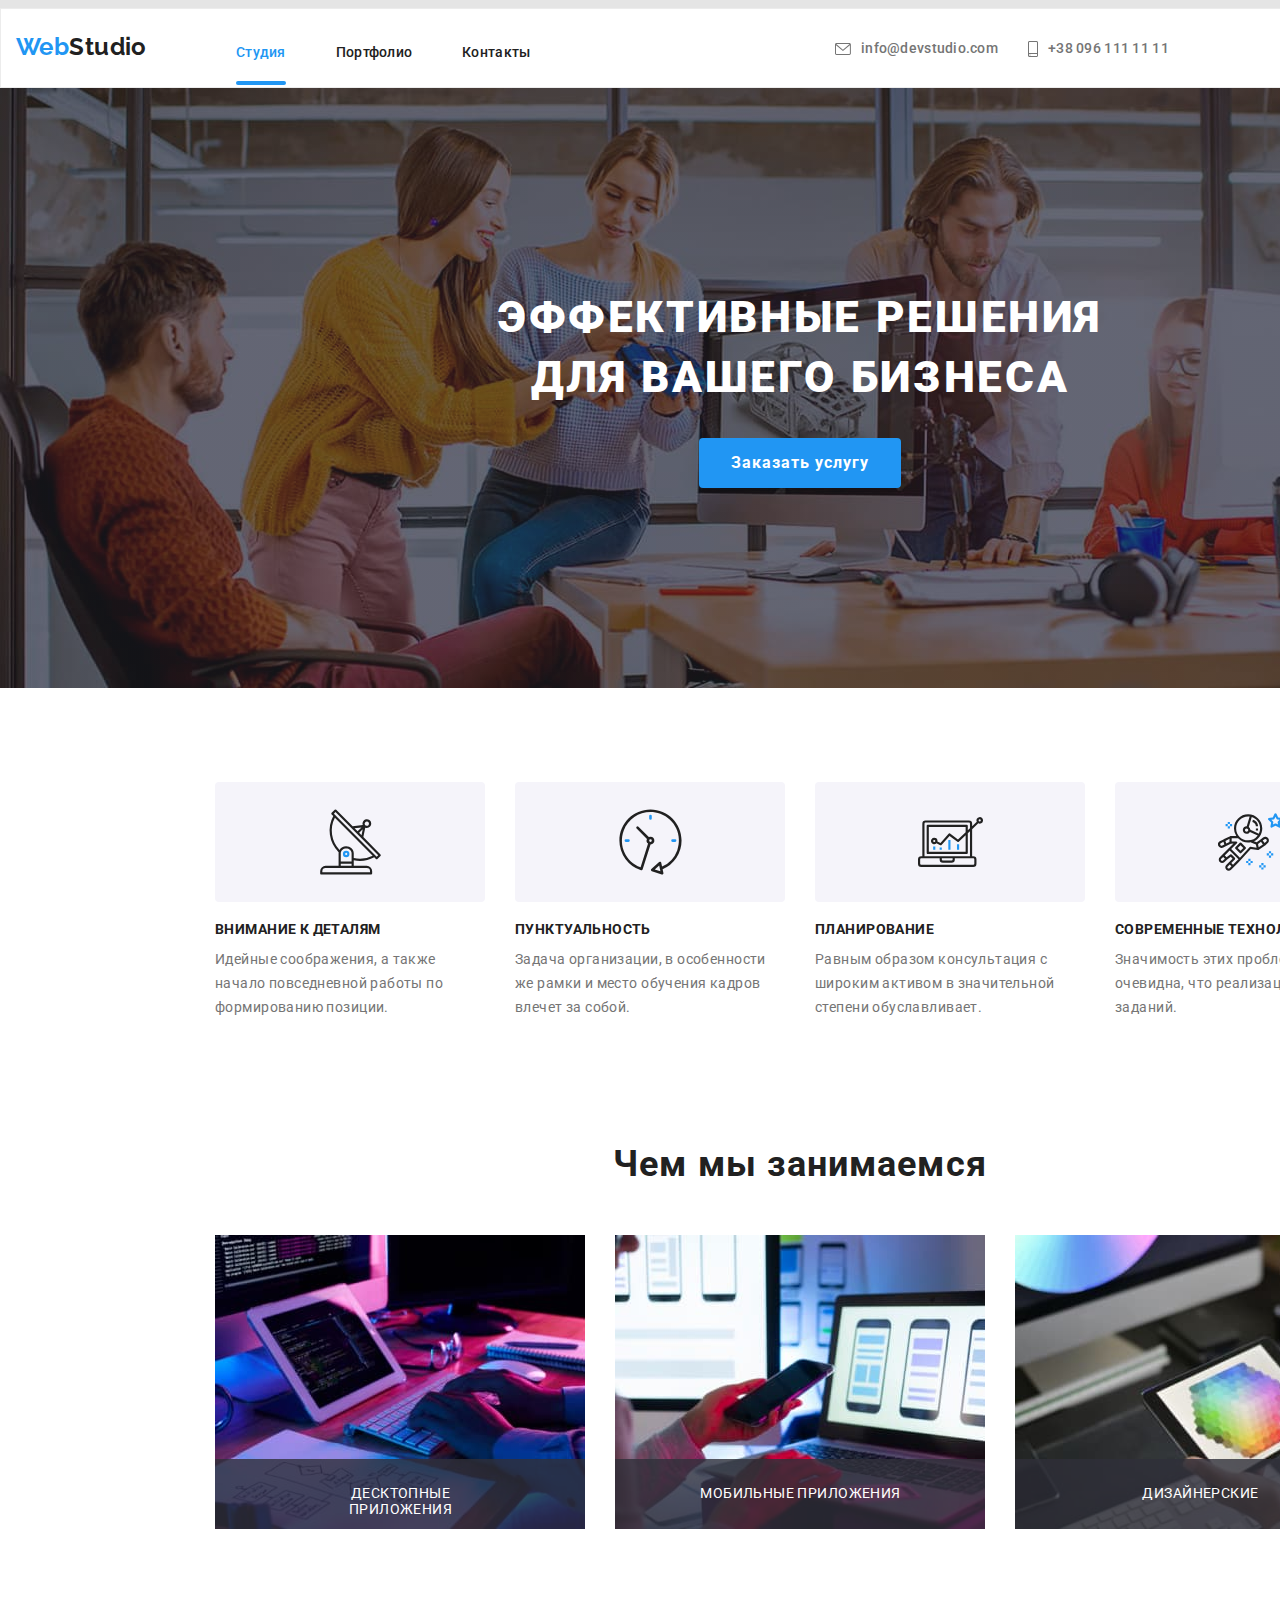
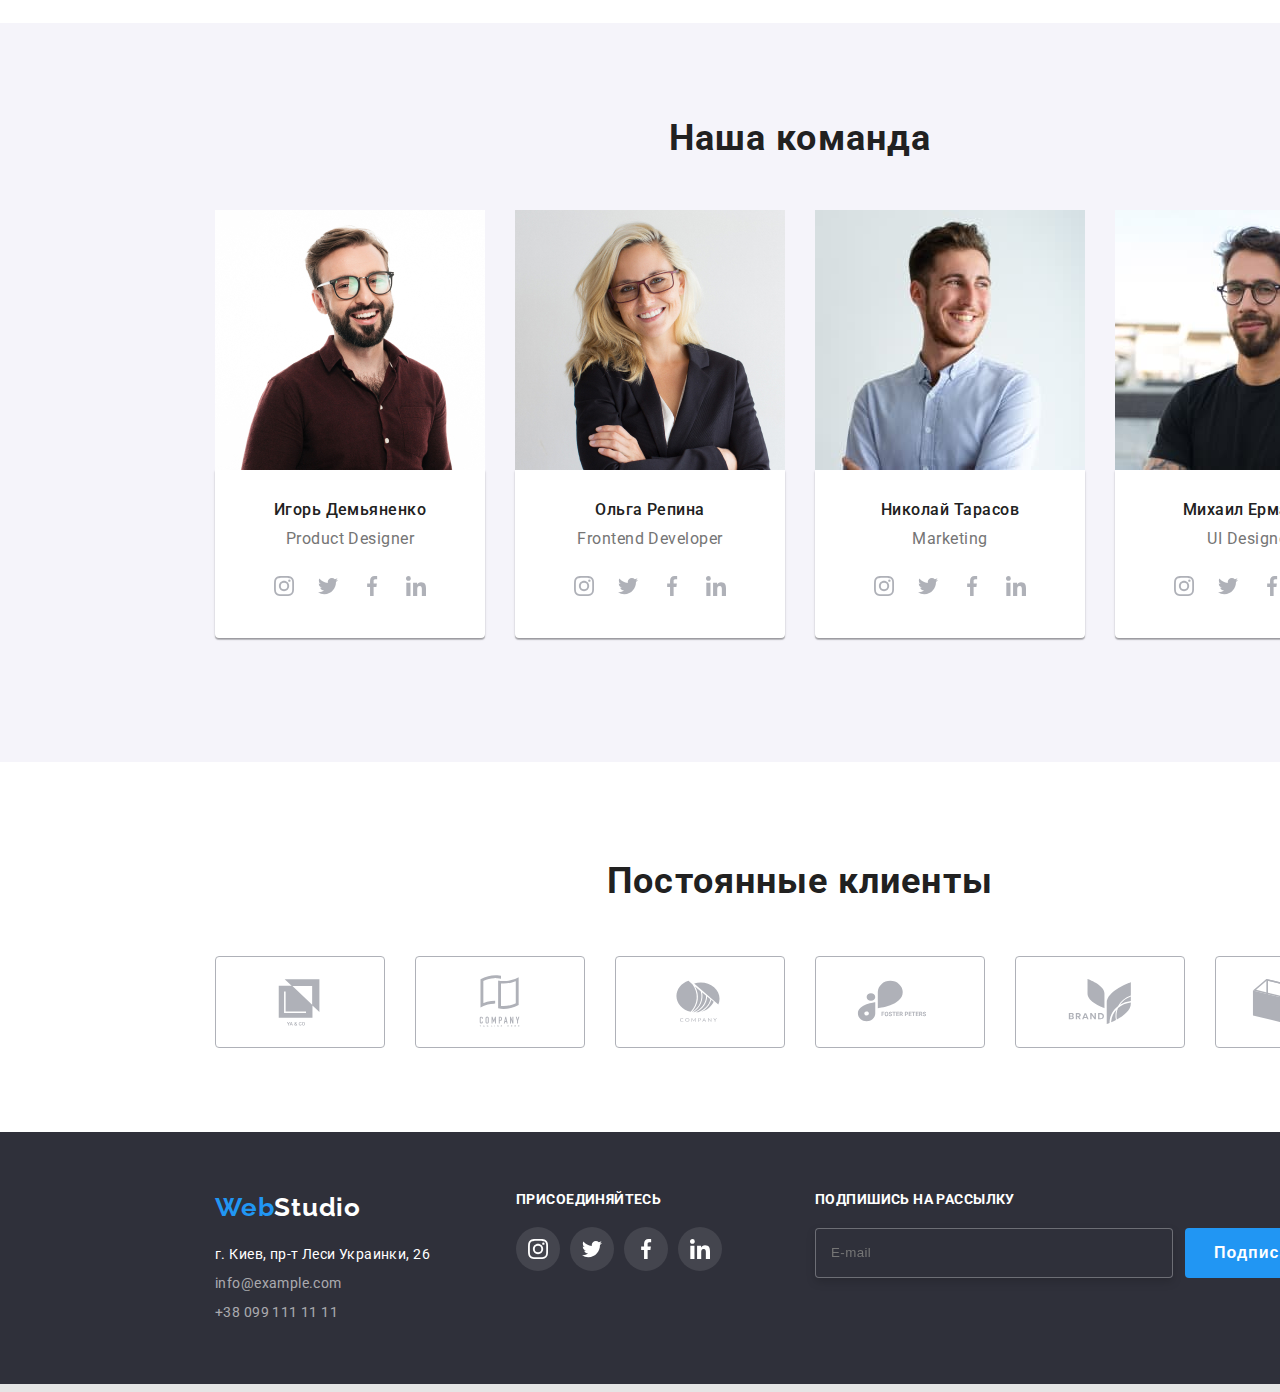
==== commit 061efed6: "вроде все" ====
--- a/index.html
+++ b/index.html
@@ -24,7 +24,7 @@
     </head>
     <body>
         <header class="header">
-        <div class="container header__container">
+        <div class=" header__container">
             <a class="header-logo link " href="./index.html" lang="en" >
             <samp class="header-logo__web">Web</samp>Studio
             </a>
@@ -283,7 +283,7 @@
                     class="team-img"  
                         src="./images/Team/img13-mob-1x.jpg" 
                         alt="сотрудник"
-                        width="320"
+                     
                     />    
                 </picture>
                 <div class="employee__container">
--- a/css/main.min.css
+++ b/css/main.min.css
@@ -1,2 +1,2 @@
-:root{--h-color: #212121;--paragrapf-color: #757575;--accent-color: #2196f3;--background-color: #ffffff;--transition: color, 250ms cubic-bezier(0.4, 0, 0.2, 1)}html{box-sizing:border-box}*,*::after,*::before{box-sizing:inherit}h1,h2,h3,h4,h5,h6{padding:0;margin:0}p{margin:0;padding:0}ul{margin:0;padding:0}button{cursor:pointer;padding:0;border:none;font:inherit;color:inherit;background-color:transparent}img{display:block;width:100%;max-height:100%}body{font-family:"Roboto", sans-serif;background:#e5e5e5;font-size:14px;line-height:1.71;letter-spacing:0.03em;color:var(--paragrapf-color);margin-left:auto;margin-right:auto}@media screen and (min-width: 0px){body{width:480px}}@media screen and (min-width: 768px){body{width:768px}}@media screen and (min-width: 1200px){body{width:1600px;height:100%}}.list{list-style:none}.link{text-decoration:none;cursor:pointer}.visually-hidden{position:absolute;clip:rect(0 0 0 0);width:1px;height:1px;margin:-1px}.container{box-sizing:border-box;margin-left:auto;margin-right:auto;padding:60px 15px 60px 15px}@media screen and (min-width: 320px){.container{width:100%}}@media screen and (min-width: 768px){.container{width:768px}}@media screen and (min-width: 1200px){.container{width:1200px;height:100%;padding:94px 15px 94px 15px}}.current{color:var(--accent-color)}@media screen and (min-width: 768px){.current{color:var(--accent-color)}.current::after{content:"  ";transition:background-color 250ms linear;position:absolute;left:0;bottom:-32px;width:100%;height:4px;border-radius:2px;background-color:var(--accent-color)}}.header{background:var(--background-color);border:1px solid #ececec;height:60px}@media screen and (min-width: 768px){.header{height:80px}}.header__container{padding:16px 331px 16px 15px;position:relative;height:60px}@media screen and (min-width: 768px){.header__container{height:80px;padding-top:26px;padding-bottom:26px}}@media screen and (min-width: 1200px){.header__container{height:80px;padding-top:24px;padding-bottom:25px}}.header-connect{margin-left:auto;min-width:307px}.header-nav{margin-bottom:302px}.header-nav__item{margin-bottom:30px}.header-logo{font-family:"Raleway", sans-serif;font-weight:bold;font-size:24px;line-height:1.17;color:var(--h-color);position:absolute;z-index:3}.header-logo__web{font-family:"Raleway", sans-serif;font-weight:bold;font-size:24px;line-height:1.17;color:var(--accent-color)}.header-nav__link{width:49px;font-weight:500;font-size:40px;line-height:1.175;letter-spacing:0.02em;color:var(--h-color);transition:var(--transition);position:relative}.header-nav__link:hover,.header-nav__link:focus,.header-nav__link:active{color:var(--accent-color)}.header-address__link{font-weight:500;font-size:24px;line-height:1.1;letter-spacing:0.02em;color:var(--paragrapf-color);transition:var(--transition)}.header-address__link:hover,.header-address__link:focus{color:var(--accent-color);font-weight:500;font-size:34px;line-height:1.176;letter-spacing:0.02em}.header-address__item{margin-bottom:32px}.header-address__icon{margin-right:10px;fill:currentColor}@media screen and (min-width: 767px){.header-modal__container,.header-modal__backdrop{display:none}}.hero{width:100%;height:400px;margin-left:auto;margin-right:auto;background:#2f303a;background-image:linear-gradient(rgba(47,48,58,0.4), rgba(47,48,58,0.4)),url(../images/Hero-mob-1x.jpg);background-size:cover;background-position:center;background-repeat:no-repeat}@media (min-device-pixel-ratio: 2), (min-resolution: 192dpi), (min-resolution: 2dppx){.hero{background-image:linear-gradient(rgba(47,48,58,0.4), rgba(47,48,58,0.4)),url(../images/Hero-mob-2x.jpg)}}@media screen and (min-width: 768px){.hero{width:768px;height:400px;background-size:cover;background-image:linear-gradient(rgba(47,48,58,0.4), rgba(47,48,58,0.4)),url(../images/Hero-tab-1x.jpg)}}@media screen and (min-width: 768px) and (min-device-pixel-ratio: 2), screen and (min-width: 768px) and (min-resolution: 192dpi), screen and (min-width: 768px) and (min-resolution: 2dppx){.hero{background-image:linear-gradient(rgba(47,48,58,0.4), rgba(47,48,58,0.4)),url(../images/Hero-tab-2x.jpg)}}@media screen and (min-width: 1200px){.hero{width:1600px;height:100%;background-image:linear-gradient(rgba(47,48,58,0.4), rgba(47,48,58,0.4)),url(../images/Hero-des-1x.jpg)}}@media screen and (min-width: 1200px) and (min-device-pixel-ratio: 2), screen and (min-width: 1200px) and (min-resolution: 192dpi), screen and (min-width: 1200px) and (min-resolution: 2dppx){.hero{background-image:linear-gradient(rgba(47,48,58,0.4), rgba(47,48,58,0.4)),url(../images/Hero-des-2x.jpg)}}@media screen and (max-width: 767px){.hero__container{width:100%;height:400px;padding-left:60px;padding-right:60px;padding-top:118px}}@media screen and (min-width: 768px){.hero__container{width:768px;padding-top:200px;padding-left:204px;padding-right:204px;padding-top:118px}}@media screen and (min-width: 1200px){.hero__container{width:1200px;height:600px;margin-left:auto;margin-right:auto;padding-top:200px;padding-left:252px;padding-right:252px;padding-top:200px}}.btn-container{display:flex;align-items:center;justify-content:space-around}.hero__btn{font-weight:bold;font-size:16px;line-height:1.88;letter-spacing:0.06em;color:var(--background-color);background:#2196f3;box-shadow:0px 4px 4px rgba(0,0,0,0.15);border-radius:4px;padding:10px 32px 10px 32px}.hero__title{font-weight:900;font-size:26px;line-height:1.6;text-align:center;letter-spacing:0.06em;text-transform:uppercase;color:var(--background-color);margin-bottom:30px}@media screen and (min-width: 1200px){.hero__title{font-size:44px;line-height:1.36}}.what-are-we-doing__container{background-color:ffffff;min-width:100%}.advantage__item{margin-bottom:0}.advantage__item:not(:last-child){margin-bottom:30px}@media screen and (min-width: 768px){.advantage__item:nth-child(2n+1){margin-right:30px}.advantage__item:nth-last-child(-n+2){margin-bottom:0}}@media screen and (min-width: 1200px){.advantage__item{width:270px;margin-bottom:0}.advantage__item:nth-last-child(n+3){margin-right:30px}}.advantage__link{display:flex;align-items:center;justify-content:center;margin-bottom:20px;width:100%;height:120px;background-color:#f5f4fa;border-radius:4px}@media screen and (min-width: 768px){.advantage__link{width:354px}}@media screen and (min-width: 1200px){.advantage__link{width:270px}}.advantage__list{width:100%}@media screen and (min-width: 768px){.advantage__list{display:flex;flex-wrap:wrap;width:100%}}@media screen and (min-width: 1200px){.advantage__list{display:flex;justify-content:center;margin-bottom:94px}}.advantage-invisible{display:none;justify-content:space-between;margin-left:8px}.advantage__title{font-weight:bold;font-size:14px;line-height:1.14;letter-spacing:0.03em;text-transform:uppercase;color:var(--h-color);margin-bottom:10px;text-align:center}@media screen and (min-width: 768px){.advantage__title{display:flex;align-items:flex-start}}.advantage__text{font-size:14px;line-height:1.7;letter-spacing:0.03em;color:var(--paragrapf-color)}@media screen and (min-width: 768px){.advantage__text{width:354px}}@media screen and (min-width: 1200px){.advantage__text{width:354px;width:270px}}.team-img{width:100%}.what-are-we-doing__text{display:block;width:205px;height:16px;box-sizing:content-box;background-color:rgba(47,48,58,0.8);padding:27px 82px 27px 83px;position:absolute;bottom:0;font-size:14px;line-height:1.14;text-align:center;letter-spacing:0.03em;text-transform:uppercase;color:#ffffff}.what-are-we-doing__item{display:flex;position:relative;width:370px}.what-are-we-doing__item:not(:last-child){margin-right:30px}.what-are-we-doing{background-color:var(--background-color)}.what-are-we-doing__title{font-weight:bold;font-size:36px;line-height:1.17;text-align:center;letter-spacing:0.03em;color:var(--h-color);margin-bottom:50px}@media screen and (max-width: 1200px){.what-are-we-doing__title{display:none}}.what-are-we-doing__list{display:flex;justify-content:center}@media screen and (max-width: 1200px){.what-are-we-doing__list{display:none;justify-content:center}}.our-team{background:#f5f4fa}.employee-social__list{display:flex;justify-content:center;padding-right:32px;padding-left:32px}.employee__container{background-color:var(--background-color);padding-bottom:30px;padding-top:30px;box-shadow:0px 1px 3px rgba(0,0,0,0.12),0px 1px 1px rgba(0,0,0,0.14),0px 2px 1px rgba(0,0,0,0.2);border-radius:0px 0px 4px 4px}@media screen and (min-width: 768px){.our-team__list{display:flex;flex-wrap:wrap}}@media screen and (min-width: 1200px){.our-team__list{display:flex;flex-wrap:nowrap}}.our-team__item{width:100%;height:630px;margin-bottom:0}.our-team__item:not(:last-child){margin-bottom:30px}@media screen and (min-width: 768px){.our-team__item{margin-bottom:30px;width:354px;height:536px}.our-team__item:nth-last-child(2n+2){margin-right:30px}.our-team__item:nth-last-child(-n+2){margin-bottom:0px}}@media screen and (min-width: 1200px){.our-team__item{margin-bottom:0;width:270px;height:428px}.our-team__item:not(:last-child){margin-right:30px}}.our-team__title{font-weight:bold;font-size:36px;line-height:1.17;text-align:center;letter-spacing:0.03em;color:var(--h-color);margin-bottom:30px}@media screen and (min-width: 1200px){.our-team__title{margin-bottom:50px}}.employee__title{font-weight:500;font-size:16px;line-height:1.19;text-align:center;letter-spacing:0.03em;color:var(--h-color);margin-bottom:10px}.employee__text{font-size:16px;line-height:1.19;text-align:center;letter-spacing:0.03em;color:var(--paragrapf-color);margin-bottom:16px}.employee-social__link{width:44px;height:44px;background-color:000000;display:flex;align-items:center;justify-content:center;border-radius:50%;color:#afb1b8;transition:var(--transition)}.employee-social__link:hover,.employee-social__link:focus{background-color:var(--accent-color);color:#ffffff}.employee-social__icon{fill:currentColor}.customers__item{width:210px;height:92px;margin-bottom:30px}.customers__item:nth-last-child(-n+2){margin-bottom:0}@media screen and (min-width: 768px){.customers__item:nth-last-child(-n+3){margin-bottom:0px}}@media screen and (min-width: 1200px){.customers__item{margin-bottom:0}}@media screen and (min-width: 1200px){.customers__item+.customers__item{margin-left:30px}}.customers__link{width:100%;height:92px;display:flex;align-items:center;justify-content:center;color:#afb1b8;border:1px solid #afb1b8;box-sizing:border-box;border-radius:4px;transition:var(--transition)}.customers__link:hover,.customers__link:focus{border:1px solid var(--accent-color);color:var(--accent-color)}@media screen and (min-width: 1200px){.customers__link{width:170px}}.customers__icon{fill:currentColor}.customers{background-color:#ffffff}.customers__container{width:100%}@media screen and (min-width: 767px){.customers__container{height:519px;width:480px;width:100%}}@media screen and (min-width: 767px) and (min-width: 768px){.customers__container{height:397px;width:768px}}@media screen and (min-width: 767px) and (min-width: 1200px){.customers__container{height:370px;width:1200px}}.cuctomers__list{margin-left:auto;margin-right:auto;display:flex;flex-wrap:wrap;justify-content:space-between}@media screen and (min-width: 768px){.cuctomers__list{display:flex;flex-wrap:wrap;justify-content:space-between}}@media screen and (min-width: 1200px){.cuctomers__list{display:flex;flex-wrap:nowrap}}.customers__title{color:var(--h-color);font-weight:bold;font-size:36px;line-height:1.4;letter-spacing:0.03em;margin-bottom:30px;text-align:center}@media screen and (min-width: 1200px){.customers__title{margin-bottom:50px}}.footer-link__title{font-weight:bold;font-size:14px;line-height:1.1;letter-spacing:0.03em;text-transform:uppercase;color:#ffffff;margin-bottom:20px;text-align:center}@media screen and (min-width: 1200px){.footer-link__title{text-align:left}}.footer-link__list{display:flex;justify-content:flex-start}.footer-link__icon{fill:#ffffff}.footer-link__link{color:var(--h-color);width:44px;height:44px;display:flex;align-items:center;justify-content:center;border-radius:50%;background-color:rgba(255,255,255,0.1);transition:var(--transition)}.footer-link__link:hover,.footer-link__link:focus{background-color:var(--accent-color);color:#ffffff}.footer-link__item+.footer-link__item{margin-left:10px}.footer-address__tittle{height:21px}.footer-address__tittle:not(:last-child){margin-bottom:8px}.footer-background{background:#2f303a}.footer-logo__link{font-family:"Raleway", sans-serif;font-weight:bold;font-size:26px;line-height:1.19;letter-spacing:0.03em;color:var(--background-color);display:flex;justify-content:center;margin-bottom:20px}@media screen and (min-width: 1200px){.footer-logo__link{display:flex;justify-content:flex-start}}.footer-logo__web{color:var(--accent-color)}.footer-address__link{font-style:normal;font-size:14px;line-height:1.71;letter-spacing:0.03em;color:rgba(255,255,255,0.6);transition:var(--transition)}.footer-address__link:hover,.footer-address__link:focus{color:var(--accent-color)}.address-link{color:var(--background-color)}.footer-address__list{min-width:231px;display:flex;flex-direction:column;align-items:center}@media screen and (min-width: 1200px){.footer-address__list{display:flex;align-items:flex-start}}.footer-btn__container{width:200px;height:50px;margin-left:auto;margin-right:auto}.footer-btn__icon{position:relative;left:155px;top:12px}.footer-btn{width:200px;height:50px;padding:10px 62px 10px 29px;background-color:var(--accent-color);transition:box-shadow 250ms cubic-bezier(0.4, 0, 0.2, 1);border-radius:4px;font-weight:bold;font-size:16px;line-height:1.88px;text-align:center;letter-spacing:0.06em;color:#ffffff;margin:0;position:absolute;border:none}.footer-btn:hover{cursor:pointer}.lable-input__container{width:450px;margin-bottom:20px;display:flex;flex-direction:column;align-items:center}@media screen and (min-width: 1200px){.lable-input__container{width:358px;margin-bottom:0;margin-right:12px;display:flex;align-items:flex-start}}.lable-input__lable{font-weight:bold;font-size:14px;line-height:1.14;letter-spacing:0.03em;text-transform:uppercase;color:#ffffff;margin-bottom:20px}.lable-input__input{outline:none;background:#2f303a;border:1px solid rgba(255,255,255,0.3);box-sizing:border-box;filter:drop-shadow(0px 4px 4px rgba(0,0,0,0.15));border-radius:4px;width:100%;height:50px;padding:15px;font-size:1.25;letter-spacing:0.03em;color:rgba(255,255,255,0.6)}.footer__container{padding-top:60px;padding-bottom:60px;display:flex;flex-direction:column;align-items:center;position:relative}@media screen and (min-width: 1200px){.footer__container{height:252px;width:1200px;display:flex;align-items:flex-end}}.footer-logo-link__container{display:flex;flex-direction:column}@media screen and (min-width: 768px){.footer-logo-link__container{display:flex;flex-direction:row}}@media screen and (min-width: 768px){.footer-logo-link__container{display:flex;flex-direction:row}}@media screen and (min-width: 1200px){.footer-logo-link__container{display:flex;flex-direction:row;position:absolute;left:15px}}.footer-logo__container{margin-bottom:60px}@media screen and (min-width: 768px){.footer-logo__container{margin-right:165px}}@media screen and (min-width: 1200px){.footer-logo__container{margin-right:70px;margin-bottom:0}}.footer-field__container{display:flex;flex-direction:column;align-items:center;width:100%;height:100%}@media screen and (min-width: 1200px){.footer-field__container{display:flex;align-items:flex-end;width:570px}}@media screen and (min-width: 1200px){.footer-field__form{display:flex;align-items:flex-end}}.footer-link__container{margin-bottom:60px}.current{color:var(--accent-color)}.all-service-menu__paragraph{font-size:18px;line-height:1.56;letter-spacing:0.03em;height:100%;width:100%;padding:63px 24px 63px 24px;color:#ffffff;letter-spacing:0.03em;background:rgba(33,150,243,0.9);position:absolute;top:0;transform:translateY(100%);transition:transform 250ms}.all-service-menu__container{width:450px;height:294px;position:relative;overflow:hidden}.all-service-menu__container:hover .all-service-menu__paragraph{transform:translateY(0)}@media screen and (min-width: 768px){.all-service-menu__container{width:354px;height:294px}}@media screen and (min-width: 1200px){.all-service-menu__container{width:370px;height:294px}}.service-menu{background-color:#ffffff}.all-service-menu__item{width:100%;margin-bottom:30px;width:450px;height:404px}@media screen and (min-width: 768px){.all-service-menu__item{width:354px;height:404px}.all-service-menu__item:nth-child(-n+2){height:440px}.all-service-menu__item:nth-child(2n+1){margin-right:30px}}@media screen and (min-width: 1200px){.all-service-menu__item{width:370px;height:404px;margin-right:30px}.all-service-menu__item:nth-child(-n+2){height:404px}.all-service-menu__item:nth-child(3n){margin-right:0}}.all-service-menu__item:hover{box-shadow:0px 1px 1px rgba(0,0,0,0.12),0px 4px 4px rgba(0,0,0,0.06),1px 4px 6px rgba(0,0,0,0.16);cursor:pointer;transition:box-shadow,transform 250ms cubic-bezier(0.4, 0, 0.2, 1)}.all-service-menu__container-card{padding:24px 24px 24px 24px;background:var(--background-color);border-bottom:1px solid #eeeeee;border-left:1px solid #eeeeee;border-right:1px solid #eeeeee;box-sizing:border-box;position:relative;height:110px}@media screen and (min-width: 768px){.card{height:146px}}@media screen and (min-width: 1200px){.card{height:110px}}.service-menu__list{display:flex;flex-wrap:wrap;justify-content:flex-start;margin-bottom:50px}@media screen and (min-width: 768px){.service-menu__list{justify-content:center}}@media screen and (min-width: 1200px){.service-menu__list{justify-content:center}}.service-menu__btm{font-weight:500;font-size:16px;line-height:1.62;text-align:center;letter-spacing:0.03em;color:var(--h-color);cursor:pointer;background-color:#f5f4fa;border-radius:4px;padding:6px 22px 6px 22px;transition:box-shadow 250ms cubic-bezier(0.4, 0, 0.2, 1)}.service-menu__btm:hover,.service-menu__btm:focus{color:var(--background-color);background:#2196f3;border-radius:4px;box-shadow:0px 3px 1px rgba(0,0,0,0.1),0px 1px 2px rgba(0,0,0,0.08),0px 2px 2px rgba(0,0,0,0.12)}.service-menu__list>li{margin-right:8px;margin-bottom:15px}.service-menu__list>li:nth-last-child(-n+2){margin-bottom:0}.all-service-menu__paragraph-card{margin-top:4px;font-size:16px;line-height:30px;letter-spacing:0.03em;color:var(--paragrapf-color)}.service-menu__title{display:none}.all-service-menu__title-card{font-weight:bold;font-size:18px;line-height:2;letter-spacing:0.06em;color:var(--h-color)}.portfolio-img{background-image:cover;width:100%;display:block}.all-service-menu__list{display:flex;flex-wrap:wrap;margin-bottom:50px;margin-bottom:-30px;box-sizing:border-box}.modal{padding:0;height:100%}.modal__backdrop{box-sizing:border-box;position:fixed;top:0%;left:0;width:100%;height:100%;overflow-y:scroll;background-color:rgba(0,0,0,0.2);transition:opacity 250ms, visibility 500ms}.modal__container{width:450px;height:609px;background-color:var(--background-color);box-shadow:0px 1px 3px rgba(0,0,0,0.12),0px 1px 1px rgba(0,0,0,0.14),0px 2px 1px rgba(0,0,0,0.2);border-radius:4px;position:absolute;top:50%;bottom:50%;left:54%;transform:translate(-55%, -50%);padding:40px;margin-left:auto;margin-right:auto}@media screen and (min-width: 768px){.modal__container{top:55%;bottom:50%;left:50%}}@media screen and (min-width: 1200px){.modal__container{width:528px;height:581px;top:50%;bottom:50%;left:50%}}.modal__close-btn{width:30px;height:30px;background:var(--background-color);border:1px solid rgba(0,0,0,0.1);border-radius:50%;display:flex;justify-content:center;align-items:center;position:absolute;right:8px;top:8px;color:#000000;transition:color 250ms cubic-bezier(0.4, 0, 0.2, 1)}.modal__close-btn:hover{color:var(--accent-color)}.modal__icon{fill:currentColor}.is-hidden{opacity:0;pointer-events:none;visibility:hidden}.modal-btn-container{display:flex;justify-content:center;box-sizing:border-box}.modal__submit-btn{display:inline-block;align-items:center;min-width:200px;min-height:50px;position:absolute;bottom:40px;background:var(--accent-color);border-radius:4px;color:var(--background-color);padding:10px 55px 10px 56px;font-weight:bold;font-size:16px;line-height:1.9px;text-align:center;letter-spacing:0.06em;transition:box-shadow 250ms cubic-bezier(0.4, 0, 0.2, 1);bottom:40px;right:50%;transform:translateX(50%)}.modal__submit-btn:hover{cursor:pointer;box-shadow:0px 4px 4px rgba(0,0,0,0.15)}.modal__title{font-weight:bold;font-size:20px;line-height:1.15;text-align:center;letter-spacing:0.03em;color:var(--h-color)}.modal__form-container{position:relative;margin-bottom:8px}.modal__form-lable{font-size:12px;line-height:1.17;letter-spacing:0.01em;color:#757575;margin-bottom:4px;width:100%;height:15px}.modal__form-input{padding:15px;width:100%;max-height:40px;border:1px solid rgba(33,33,33,0.2);border-radius:4px;padding-left:35px;display:flex;box-sizing:border-box;outline:none;color:black;transition:border 250ms cubic-bezier(0.4, 0, 0.2, 1)}.modal__form-input:focus+.modal__icon-container{color:var(--accent-color)}.modal__form-input:focus{border:solid var(--accent-color)}.span__modal-svg{margin-right:7px;display:flex;align-items:flex-start}.modal__icon-container{display:flex;position:absolute;top:50%;left:12px;transform:translateY(50%);color:var(--h-color);transition:color 250ms cubic-bezier(0.4, 0, 0.2, 1)}.modal-svg{fill:currentColor;transform:var(--transition)}.modal__form-textarea{transition:border 250ms cubic-bezier(0.4, 0, 0.2, 1);margin-bottom:10px}.modal__form-textarea:focus{border:solid var(--accent-color)}textarea{width:100%;max-height:120px;border:1px solid rgba(33,33,33,0.2);border-radius:4px;font-size:1.14;line-height:16px;letter-spacing:0.01em;color:var(--h-color);padding:12px 16px;resize:none;outline:none}.modal-heckbox__link{color:var(--accent-color)}.modal-heckbox__container{position:relative}.modal-heckbox__text{margin-left:24px;font-size:12px;line-height:1.17;letter-spacing:0.03em;color:#757575}.modal-heckbox__text span{display:inline-block;position:absolute;bottom:5px;left:0;width:15px;height:15px;border-radius:2px;border:2px solid var(--h-color);margin-right:7px}@media screen and (min-width: 1200px){.modal-heckbox__text span{left:13px}}.modal-heckbox__text:hover span{cursor:pointer}@media screen and (min-width: 1200px){.modal-heckbox__text{font-size:14px;line-height:1.7;padding-left:13px}}.modal-heckbox__icon{fill:transparent}.modal-heckbox__check:checked+.modal-heckbox__text span{border:none;background-color:var(--accent-color)}.modal-heckbox__check:checked ~ .modal-heckbox__text .modal-heckbox__icon{fill:#FFFFFF}.header-modal{height:100%;padding:0;position:absolute;z-index:4}@media screen and (min-width: 767px){.header-modal{display:none}}.header-modal__backdrop{box-sizing:border-box;position:fixed;top:0%;left:0;width:100%;background-color:rgba(0,0,0,0.2);overflow-y:scroll}.header-modal__container{padding-top:40px;padding-left:40px;width:480px;height:796px;background-color:var(--background-color);box-shadow:0px 1px 3px rgba(0,0,0,0.12),0px 1px 1px rgba(0,0,0,0.14),0px 2px 1px rgba(0,0,0,0.2);border-radius:4px;position:relative}.header-modal__icon{fill:currentColor}.header-modal__open-btn{background:var(--background-color);display:flex;justify-content:center;align-items:center;position:absolute;right:22px;top:22px;bottom:100px;color:#000000;transition:color 250ms cubic-bezier(0.4, 0, 0.2, 1)}.header-modal__open-btn:hover{color:var(--accent-color)}@media screen and (min-width: 767px){.header-modal__open-btn{display:none}}.header-modal__close-btn{width:30px;height:30px;background:var(--background-color);display:flex;justify-content:center;align-items:center;position:absolute;right:25px;top:21px;color:#000000;transition:color 250ms cubic-bezier(0.4, 0, 0.2, 1)}.header-modal__close-btn:hover{color:var(--accent-color)}.header-modal__title{font-weight:bold;font-size:20px;line-height:1.15;text-align:center;letter-spacing:0.03em;color:var(--h-color)}.social__icon{font-weight:500;font-size:18px;line-height:22px;letter-spacing:0.02em;color:#2196f3}.social__list{display:flex}.social__item{width:100%px;height:20px;padding-right:10px}.social__item+.social__item{border-left:1px solid rgba(33,33,33,0.2);padding-left:10px}.header-adress-nav__container{display:flex;width:100%;position:absolute;top:0}@media screen and (max-width: 767px){.header-adress-nav__container{display:none}}@media screen and (min-width: 768px){.header-adress-nav__container{height:80px}}@media screen and (min-width: 768px){.header-adress-nav__container{height:80px}}.header-adress-nav__nav__link{font-weight:500;font-size:14px;line-height:1.14;letter-spacing:0.02em;color:var(--h-color);transition:var(--transition);position:relative}.header-adress-nav__nav__link:hover,.header-adress-nav__nav__link:focus,.header-adress-nav__nav__link:active{color:var(--accent-color)}.current{color:var(--accent-color)}@media screen and (min-width: 768px){.current{color:var(--accent-color)}.current::after{content:"  ";display:flex;border-radius:2%;transition:background-color 250ms linear;position:absolute;left:0;bottom:-25px;width:100%;height:4px;border-radius:2px;background-color:var(--accent-color)}}.header-adress-nav__connect{height:100%}@media screen and (min-width: 768px){.header-adress-nav__connect{padding:0;margin-left:84px}}@media screen and (min-width: 1200px){.header-adress-nav__connect{padding-top:32px;padding-bottom:32px;margin-left:305px}}.header-adress-nav__nav{width:294px;justify-content:space-between;align-items:center;margin-left:220px;padding-top:32px;height:100%}.header-adress-nav__nav__item:not(:last-child){margin-right:50px}.header-adress-nav__nav__list,.header-adress-nav__address-list{display:flex;justify-content:space-between}.header-adress-nav__address-list{width:100%;z-index:3}@media screen and (min-width: 768px){.header-adress-nav__address-list{display:flex;flex-direction:column;padding-top:21px;padding-bottom:21px;padding-right:15px}}@media screen and (min-width: 1200px){.header-adress-nav__address-list{display:flex;flex-direction:row;padding:0}}.header-adress-nav__address-icon-mail{fill:currentColor}@media screen and (min-width: 768px){.header-adress-nav__address-icon-mail{margin-right:8px;width:14px;height:10px}}@media screen and (min-width: 1200px){.header-adress-nav__address-icon-mail{margin-right:10px;width:16px;height:12px}}.header-adress-nav__address-icon-tel{fill:currentColor}@media screen and (min-width: 768px){.header-adress-nav__address-icon-tel{margin-right:10px;width:10px;height:14px}}@media screen and (min-width: 1200px){.header-adress-nav__address-icon-tel{margin-right:10px;width:10px;height:16px}}.header-adress-nav__nav__link:hover{color:var(--accent-color)}.header-adress-nav__address-link{font-weight:500;letter-spacing:0.02em;color:var(--paragrapf-color);display:flex;align-items:center;transition:var(--transition)}.header-adress-nav__address-link:hover,.header-adress-nav__address-link:focus{color:var(--accent-color)}@media screen and (min-width: 768px){.header-adress-nav__address-link{font-size:12px;line-height:1.17}}@media screen and (min-width: 1200px){.header-adress-nav__address-link{font-size:14px;line-height:1.1}}@media screen and (min-width: 768px){.header-adress-nav__address-item+.header-adress-nav__address-item{margin-left:0px;margin-top:10px}}@media screen and (min-width: 1200px){.header-adress-nav__address-item+.header-adress-nav__address-item{margin-left:30px;margin-top:0}}
+:root{--h-color: #212121;--paragrapf-color: #757575;--accent-color: #2196f3;--background-color: #ffffff;--transition: color, 250ms cubic-bezier(0.4, 0, 0.2, 1)}html{box-sizing:border-box}*,*::after,*::before{box-sizing:inherit}h1,h2,h3,h4,h5,h6{padding:0;margin:0}p{margin:0;padding:0}ul{margin:0;padding:0}button{cursor:pointer;padding:0;border:none;font:inherit;color:inherit;background-color:transparent}img{display:block;width:100%;max-height:100%}body{font-family:"Roboto", sans-serif;background:#e5e5e5;font-size:14px;line-height:1.71;letter-spacing:0.03em;color:var(--paragrapf-color);margin-left:auto;margin-right:auto}@media screen and (min-width: 320px){body{width:320px;margin-left:auto;margin-right:auto}}@media screen and (min-width: 480px){body{width:480px;margin-left:auto;margin-right:auto}}@media screen and (min-width: 768px){body{width:768px}}@media screen and (min-width: 1200px){body{width:1600px;height:100%}}.list{list-style:none}.link{text-decoration:none;cursor:pointer}.visually-hidden{position:absolute;clip:rect(0 0 0 0);width:1px;height:1px;margin:-1px}.container{width:100%;box-sizing:border-box;margin-left:auto;margin-right:auto;padding:60px 15px 60px 15px}@media screen and (min-width: 320px){.container{width:100%}}@media screen and (min-width: 768px){.container{width:768px}}@media screen and (min-width: 1200px){.container{width:1200px;height:100%;padding:94px 15px 94px 15px}}.current{color:var(--accent-color)}@media screen and (min-width: 768px){.current{color:var(--accent-color)}.current::after{content:"  ";transition:background-color 250ms linear;position:absolute;left:0;bottom:-32px;width:100%;height:4px;border-radius:2px;background-color:var(--accent-color)}}.header{background:var(--background-color);border:1px solid #ececec;height:60px}@media screen and (min-width: 768px){.header{height:80px}}.header__container{width:100%;height:60px;padding-top:16px;padding-left:15px;position:relative;height:60px}@media screen and (min-width: 768px){.header__container{height:80px;padding-top:26px;padding-bottom:26px}}@media screen and (min-width: 1200px){.header__container{height:80px;padding-top:24px;padding-bottom:25px}}.header-connect{margin-left:auto;min-width:100%}.header-nav{margin-bottom:302px}.header-nav__item{margin-bottom:30px}.header-logo{font-family:"Raleway", sans-serif;font-weight:bold;font-size:24px;line-height:1.17;color:var(--h-color);position:absolute;z-index:3}.header-logo__web{font-family:"Raleway", sans-serif;font-weight:bold;font-size:24px;line-height:1.17;color:var(--accent-color)}.header-nav__link{width:49px;font-weight:500;font-size:40px;line-height:1.175;letter-spacing:0.02em;color:var(--h-color);transition:var(--transition);position:relative}.header-nav__link:hover,.header-nav__link:focus,.header-nav__link:active{color:var(--accent-color)}.header-address__link{font-weight:500;font-size:24px;line-height:1.1;letter-spacing:0.02em;color:var(--paragrapf-color);transition:var(--transition)}.header-address__link:hover,.header-address__link:focus{color:var(--accent-color);font-weight:500;font-size:34px;line-height:1.176;letter-spacing:0.02em}.header-address__item{margin-bottom:32px}.header-address__icon{margin-right:10px;fill:currentColor}@media screen and (min-width: 767px){.header-modal__container,.header-modal__backdrop{display:none}}.hero{width:100%;height:400px;margin-left:auto;margin-right:auto;background:#2f303a;background-image:linear-gradient(rgba(47,48,58,0.4), rgba(47,48,58,0.4)),url(../images/Hero-mob-1x.jpg);background-size:cover;background-position:center;background-repeat:no-repeat}@media (min-device-pixel-ratio: 2), (min-resolution: 192dpi), (min-resolution: 2dppx){.hero{background-image:linear-gradient(rgba(47,48,58,0.4), rgba(47,48,58,0.4)),url(../images/Hero-mob-2x.jpg)}}@media screen and (min-width: 768px){.hero{width:768px;height:400px;background-size:cover;background-image:linear-gradient(rgba(47,48,58,0.4), rgba(47,48,58,0.4)),url(../images/Hero-tab-1x.jpg)}}@media screen and (min-width: 768px) and (min-device-pixel-ratio: 2), screen and (min-width: 768px) and (min-resolution: 192dpi), screen and (min-width: 768px) and (min-resolution: 2dppx){.hero{background-image:linear-gradient(rgba(47,48,58,0.4), rgba(47,48,58,0.4)),url(../images/Hero-tab-2x.jpg)}}@media screen and (min-width: 1200px){.hero{width:1600px;height:100%;background-image:linear-gradient(rgba(47,48,58,0.4), rgba(47,48,58,0.4)),url(../images/Hero-des-1x.jpg)}}@media screen and (min-width: 1200px) and (min-device-pixel-ratio: 2), screen and (min-width: 1200px) and (min-resolution: 192dpi), screen and (min-width: 1200px) and (min-resolution: 2dppx){.hero{background-image:linear-gradient(rgba(47,48,58,0.4), rgba(47,48,58,0.4)),url(../images/Hero-des-2x.jpg)}}@media screen and (max-width: 767px){.hero__container{width:100%;height:400px;padding-left:60px;padding-right:60px;padding-top:118px}}@media screen and (min-width: 768px){.hero__container{width:768px;padding-top:200px;padding-left:204px;padding-right:204px;padding-top:118px}}@media screen and (min-width: 1200px){.hero__container{width:1200px;height:600px;margin-left:auto;margin-right:auto;padding-top:200px;padding-left:252px;padding-right:252px;padding-top:200px}}.btn-container{display:flex;align-items:center;justify-content:space-around}.hero__btn{font-weight:bold;font-size:16px;line-height:1.88;letter-spacing:0.06em;color:var(--background-color);background:#2196f3;box-shadow:0px 4px 4px rgba(0,0,0,0.15);border-radius:4px;padding:10px 32px 10px 32px}.hero__title{font-weight:900;font-size:26px;line-height:1.6;text-align:center;letter-spacing:0.06em;text-transform:uppercase;color:var(--background-color);margin-bottom:30px}@media screen and (min-width: 1200px){.hero__title{font-size:44px;line-height:1.36}}.what-are-we-doing__container{background-color:ffffff;min-width:100%}.advantage__item{margin-bottom:0}.advantage__item:not(:last-child){margin-bottom:30px}@media screen and (min-width: 768px){.advantage__item:nth-child(2n+1){margin-right:30px}.advantage__item:nth-last-child(-n+2){margin-bottom:0}}@media screen and (min-width: 1200px){.advantage__item{width:270px;margin-bottom:0}.advantage__item:nth-last-child(n+3){margin-right:30px}}.advantage__link{display:flex;align-items:center;justify-content:center;margin-bottom:20px;width:100%;height:120px;background-color:#f5f4fa;border-radius:4px}@media screen and (min-width: 768px){.advantage__link{width:354px}}@media screen and (min-width: 1200px){.advantage__link{width:270px}}.advantage__list{width:100%}@media screen and (min-width: 768px){.advantage__list{display:flex;flex-wrap:wrap;width:100%}}@media screen and (min-width: 1200px){.advantage__list{display:flex;justify-content:center;margin-bottom:94px}}.advantage-invisible{display:none;justify-content:space-between;margin-left:8px}.advantage__title{font-weight:bold;font-size:14px;line-height:1.14;letter-spacing:0.03em;text-transform:uppercase;color:var(--h-color);margin-bottom:10px;text-align:center}@media screen and (min-width: 768px){.advantage__title{display:flex;align-items:flex-start}}.advantage__text{font-size:14px;line-height:1.7;letter-spacing:0.03em;color:var(--paragrapf-color)}@media screen and (min-width: 768px){.advantage__text{width:354px}}@media screen and (min-width: 1200px){.advantage__text{width:354px;width:270px}}.team-img{width:100%}.what-are-we-doing__text{display:block;width:205px;height:16px;box-sizing:content-box;background-color:rgba(47,48,58,0.8);padding:27px 82px 27px 83px;position:absolute;bottom:0;font-size:14px;line-height:1.14;text-align:center;letter-spacing:0.03em;text-transform:uppercase;color:#ffffff}.what-are-we-doing__item{display:flex;position:relative;width:370px}.what-are-we-doing__item:not(:last-child){margin-right:30px}.what-are-we-doing{background-color:var(--background-color)}.what-are-we-doing__title{font-weight:bold;font-size:36px;line-height:1.17;text-align:center;letter-spacing:0.03em;color:var(--h-color);margin-bottom:50px}@media screen and (max-width: 1200px){.what-are-we-doing__title{display:none}}.what-are-we-doing__list{display:flex;justify-content:center}@media screen and (max-width: 1200px){.what-are-we-doing__list{display:none;justify-content:center}}.our-team{background:#f5f4fa}.employee-social__list{display:flex;justify-content:center;padding-right:32px;padding-left:32px}.employee__container{background-color:var(--background-color);padding-bottom:30px;padding-top:30px;box-shadow:0px 1px 3px rgba(0,0,0,0.12),0px 1px 1px rgba(0,0,0,0.14),0px 2px 1px rgba(0,0,0,0.2);border-radius:0px 0px 4px 4px}@media screen and (min-width: 768px){.our-team__list{display:flex;flex-wrap:wrap}}@media screen and (min-width: 1200px){.our-team__list{display:flex;flex-wrap:nowrap}}.our-team__item{width:100%;height:100%;margin-bottom:0}.our-team__item:not(:last-child){margin-bottom:30px}@media screen and (min-width: 768px){.our-team__item{margin-bottom:30px;width:354px;height:536px}.our-team__item:nth-last-child(2n+2){margin-right:30px}.our-team__item:nth-last-child(-n+2){margin-bottom:0px}}@media screen and (min-width: 1200px){.our-team__item{margin-bottom:0;width:270px;height:428px}.our-team__item:not(:last-child){margin-right:30px}}.our-team__title{font-weight:bold;font-size:36px;line-height:1.17;text-align:center;letter-spacing:0.03em;color:var(--h-color);margin-bottom:30px}@media screen and (min-width: 1200px){.our-team__title{margin-bottom:50px}}.employee__title{font-weight:500;font-size:16px;line-height:1.19;text-align:center;letter-spacing:0.03em;color:var(--h-color);margin-bottom:10px}.employee__text{font-size:16px;line-height:1.19;text-align:center;letter-spacing:0.03em;color:var(--paragrapf-color);margin-bottom:16px}.employee-social__link{width:44px;height:44px;background-color:000000;display:flex;align-items:center;justify-content:center;border-radius:50%;color:#afb1b8;transition:var(--transition)}.employee-social__link:hover,.employee-social__link:focus{background-color:var(--accent-color);color:#ffffff}.employee-social__icon{fill:currentColor}.customers__item{width:100%;height:92px;margin-bottom:30px}.customers__item:nth-last-child(-n+2){margin-bottom:0}@media screen and (min-width: 320px){.customers__item{width:45%}}@media screen and (min-width: 480px){.customers__item{width:210px}}@media screen and (min-width: 768px){.customers__item{width:226px}.customers__item:nth-last-child(-n+3){margin-bottom:0px}}@media screen and (min-width: 1200px){.customers__item{width:170px;margin-bottom:0}}@media screen and (min-width: 1200px){.customers__item+.customers__item{margin-left:30px}}.customers__link{min-width:100%;height:92px;display:flex;align-items:center;justify-content:center;color:#afb1b8;border:1px solid #afb1b8;box-sizing:border-box;border-radius:4px;transition:var(--transition)}.customers__link:hover,.customers__link:focus{border:1px solid var(--accent-color);color:var(--accent-color)}@media screen and (min-width: 1200px){.customers__link{width:170px}}.customers__icon{fill:currentColor}.customers{background-color:#ffffff}.customers__container{width:100%;height:100%}@media screen and (min-width: 480px){.customers__container{height:519px;width:100%;width:100%}}@media screen and (min-width: 480px) and (min-width: 768px){.customers__container{height:397px;width:768px}}@media screen and (min-width: 480px) and (min-width: 1200px){.customers__container{height:370px;width:1200px}}.cuctomers__list{margin-left:auto;margin-right:auto;display:flex;flex-wrap:wrap;justify-content:space-between;width:100%}@media screen and (min-width: 768px){.cuctomers__list{display:flex;flex-wrap:wrap;justify-content:space-between}}@media screen and (min-width: 1200px){.cuctomers__list{display:flex;flex-wrap:nowrap}}.customers__title{color:var(--h-color);font-weight:bold;font-size:36px;line-height:1.4;letter-spacing:0.03em;margin-bottom:30px;text-align:center}@media screen and (min-width: 1200px){.customers__title{margin-bottom:50px}}.footer-link__title{font-weight:bold;font-size:14px;line-height:1.1;letter-spacing:0.03em;text-transform:uppercase;color:#ffffff;margin-bottom:20px;text-align:center}@media screen and (min-width: 1200px){.footer-link__title{text-align:left}}.footer-link__list{display:flex;justify-content:flex-start}.footer-link__icon{fill:#ffffff}.footer-link__link{color:var(--h-color);width:44px;height:44px;display:flex;align-items:center;justify-content:center;border-radius:50%;background-color:rgba(255,255,255,0.1);transition:var(--transition)}.footer-link__link:hover,.footer-link__link:focus{background-color:var(--accent-color);color:#ffffff}.footer-link__item+.footer-link__item{margin-left:10px}.footer-address__tittle{height:21px}.footer-address__tittle:not(:last-child){margin-bottom:8px}.footer-background{background:#2f303a}.footer-logo__link{font-family:"Raleway", sans-serif;font-weight:bold;font-size:26px;line-height:1.19;letter-spacing:0.03em;color:var(--background-color);display:flex;justify-content:center;margin-bottom:20px}@media screen and (min-width: 1200px){.footer-logo__link{display:flex;justify-content:flex-start}}.footer-logo__web{color:var(--accent-color)}.footer-address__link{font-style:normal;font-size:14px;line-height:1.71;letter-spacing:0.03em;color:rgba(255,255,255,0.6);transition:var(--transition)}.footer-address__link:hover,.footer-address__link:focus{color:var(--accent-color)}.address-link{color:var(--background-color)}.footer-address__list{min-width:231px;display:flex;flex-direction:column;align-items:center}@media screen and (min-width: 1200px){.footer-address__list{display:flex;align-items:flex-start}}.footer-btn__container{width:200px;height:50px;margin-left:auto;margin-right:auto}.footer-btn__icon{position:relative;left:155px;top:12px}.footer-btn{width:200px;height:50px;padding:10px 62px 10px 29px;background-color:var(--accent-color);transition:box-shadow 250ms cubic-bezier(0.4, 0, 0.2, 1);border-radius:4px;font-weight:bold;font-size:16px;line-height:1.88px;text-align:center;letter-spacing:0.06em;color:#ffffff;margin:0;position:absolute;border:none}.footer-btn:hover{cursor:pointer}.lable-input__container{width:100%;margin-bottom:20px;display:flex;flex-direction:column;align-items:center}@media screen and (min-width: 1200px){.lable-input__container{width:358px;margin-bottom:0;margin-right:12px;display:flex;align-items:flex-start}}.lable-input__lable{font-weight:bold;font-size:14px;line-height:1.14;letter-spacing:0.03em;text-transform:uppercase;color:#ffffff;margin-bottom:20px}.lable-input__input{outline:none;background:#2f303a;border:1px solid rgba(255,255,255,0.3);box-sizing:border-box;filter:drop-shadow(0px 4px 4px rgba(0,0,0,0.15));border-radius:4px;width:100%;height:50px;padding:15px;font-size:1.25;letter-spacing:0.03em;color:rgba(255,255,255,0.6)}.footer__container{padding-top:60px;padding-bottom:60px;display:flex;flex-direction:column;align-items:center;position:relative}@media screen and (min-width: 1200px){.footer__container{height:252px;width:1200px;display:flex;align-items:flex-end}}.footer-logo-link__container{display:flex;flex-direction:column}@media screen and (min-width: 768px){.footer-logo-link__container{display:flex;flex-direction:row}}@media screen and (min-width: 768px){.footer-logo-link__container{display:flex;flex-direction:row}}@media screen and (min-width: 1200px){.footer-logo-link__container{display:flex;flex-direction:row;position:absolute;left:15px}}.footer-logo__container{margin-bottom:60px}@media screen and (min-width: 768px){.footer-logo__container{margin-right:165px}}@media screen and (min-width: 1200px){.footer-logo__container{margin-right:70px;margin-bottom:0}}.footer-field__container{display:flex;flex-direction:column;align-items:center;width:100%;height:100%}@media screen and (min-width: 1200px){.footer-field__container{display:flex;align-items:flex-end;width:570px}}@media screen and (min-width: 1200px){.footer-field__form{display:flex;align-items:flex-end}}.footer-link__container{margin-bottom:60px}.current{color:var(--accent-color)}.all-service-menu__paragraph{font-size:18px;line-height:1.56;letter-spacing:0.03em;height:100%;width:100%;padding:63px 24px 63px 24px;color:#ffffff;letter-spacing:0.03em;background:rgba(33,150,243,0.9);position:absolute;top:0;transform:translateY(100%);transition:transform 250ms}.all-service-menu__container{width:450px;height:294px;position:relative;overflow:hidden}.all-service-menu__container:hover .all-service-menu__paragraph{transform:translateY(0)}@media screen and (min-width: 768px){.all-service-menu__container{width:354px;height:294px}}@media screen and (min-width: 1200px){.all-service-menu__container{width:370px;height:294px}}.service-menu{background-color:#ffffff}.all-service-menu__item{width:100%;margin-bottom:30px;width:450px;height:404px}@media screen and (min-width: 768px){.all-service-menu__item{width:354px;height:404px}.all-service-menu__item:nth-child(-n+2){height:440px}.all-service-menu__item:nth-child(2n+1){margin-right:30px}}@media screen and (min-width: 1200px){.all-service-menu__item{width:370px;height:404px;margin-right:30px}.all-service-menu__item:nth-child(-n+2){height:404px}.all-service-menu__item:nth-child(3n){margin-right:0}}.all-service-menu__item:hover{box-shadow:0px 1px 1px rgba(0,0,0,0.12),0px 4px 4px rgba(0,0,0,0.06),1px 4px 6px rgba(0,0,0,0.16);cursor:pointer;transition:box-shadow,transform 250ms cubic-bezier(0.4, 0, 0.2, 1)}.all-service-menu__container-card{padding:24px 24px 24px 24px;background:var(--background-color);border-bottom:1px solid #eeeeee;border-left:1px solid #eeeeee;border-right:1px solid #eeeeee;box-sizing:border-box;position:relative;height:110px}@media screen and (min-width: 768px){.card{height:146px}}@media screen and (min-width: 1200px){.card{height:110px}}.service-menu__list{display:flex;flex-wrap:wrap;justify-content:flex-start;margin-bottom:50px}@media screen and (min-width: 768px){.service-menu__list{justify-content:center}}@media screen and (min-width: 1200px){.service-menu__list{justify-content:center}}.service-menu__btm{font-weight:500;font-size:16px;line-height:1.62;text-align:center;letter-spacing:0.03em;color:var(--h-color);cursor:pointer;background-color:#f5f4fa;border-radius:4px;padding:6px 22px 6px 22px;transition:box-shadow 250ms cubic-bezier(0.4, 0, 0.2, 1)}.service-menu__btm:hover,.service-menu__btm:focus{color:var(--background-color);background:#2196f3;border-radius:4px;box-shadow:0px 3px 1px rgba(0,0,0,0.1),0px 1px 2px rgba(0,0,0,0.08),0px 2px 2px rgba(0,0,0,0.12)}.service-menu__list>li{margin-right:8px;margin-bottom:15px}.service-menu__list>li:nth-last-child(-n+2){margin-bottom:0}.all-service-menu__paragraph-card{margin-top:4px;font-size:16px;line-height:30px;letter-spacing:0.03em;color:var(--paragrapf-color)}.service-menu__title{display:none}.all-service-menu__title-card{font-weight:bold;font-size:18px;line-height:2;letter-spacing:0.06em;color:var(--h-color)}.portfolio-img{background-image:cover;width:100%;display:block}.all-service-menu__list{display:flex;flex-wrap:wrap;margin-bottom:50px;margin-bottom:-30px;box-sizing:border-box}.modal{padding:0;height:100%}.modal__backdrop{box-sizing:border-box;position:fixed;top:0%;left:0;width:100%;height:100%;overflow-y:scroll;background-color:rgba(0,0,0,0.2);transition:opacity 250ms, visibility 500ms}.modal__container{width:450px;height:609px;background-color:var(--background-color);box-shadow:0px 1px 3px rgba(0,0,0,0.12),0px 1px 1px rgba(0,0,0,0.14),0px 2px 1px rgba(0,0,0,0.2);border-radius:4px;position:absolute;top:50%;bottom:50%;left:54%;transform:translate(-55%, -50%);padding:40px;margin-left:auto;margin-right:auto}@media screen and (min-width: 768px){.modal__container{top:55%;bottom:50%;left:50%}}@media screen and (min-width: 1200px){.modal__container{width:528px;height:581px;top:50%;bottom:50%;left:50%}}.modal__close-btn{width:30px;height:30px;background:var(--background-color);border:1px solid rgba(0,0,0,0.1);border-radius:50%;display:flex;justify-content:center;align-items:center;position:absolute;right:8px;top:8px;color:#000000;transition:color 250ms cubic-bezier(0.4, 0, 0.2, 1)}.modal__close-btn:hover{color:var(--accent-color)}.modal__icon{fill:currentColor}.is-hidden{opacity:0;pointer-events:none;visibility:hidden}.modal-btn-container{display:flex;justify-content:center;box-sizing:border-box}.modal__submit-btn{display:inline-block;align-items:center;min-width:200px;min-height:50px;position:absolute;bottom:40px;background:var(--accent-color);border-radius:4px;color:var(--background-color);padding:10px 55px 10px 56px;font-weight:bold;font-size:16px;line-height:1.9px;text-align:center;letter-spacing:0.06em;transition:box-shadow 250ms cubic-bezier(0.4, 0, 0.2, 1);bottom:40px;right:50%;transform:translateX(50%)}.modal__submit-btn:hover{cursor:pointer;box-shadow:0px 4px 4px rgba(0,0,0,0.15)}.modal__title{font-weight:bold;font-size:20px;line-height:1.15;text-align:center;letter-spacing:0.03em;color:var(--h-color)}.modal__form-container{position:relative;margin-bottom:8px}.modal__form-lable{font-size:12px;line-height:1.17;letter-spacing:0.01em;color:#757575;margin-bottom:4px;width:100%;height:15px}.modal__form-input{padding:15px;width:100%;max-height:40px;border:1px solid rgba(33,33,33,0.2);border-radius:4px;padding-left:35px;display:flex;box-sizing:border-box;outline:none;color:black;transition:border 250ms cubic-bezier(0.4, 0, 0.2, 1)}.modal__form-input:focus+.modal__icon-container{color:var(--accent-color)}.modal__form-input:focus{border:solid var(--accent-color)}.span__modal-svg{margin-right:7px;display:flex;align-items:flex-start}.modal__icon-container{display:flex;position:absolute;top:50%;left:12px;transform:translateY(50%);color:var(--h-color);transition:color 250ms cubic-bezier(0.4, 0, 0.2, 1)}.modal-svg{fill:currentColor;transform:var(--transition)}.modal__form-textarea{transition:border 250ms cubic-bezier(0.4, 0, 0.2, 1);margin-bottom:10px}.modal__form-textarea:focus{border:solid var(--accent-color)}textarea{width:100%;max-height:120px;border:1px solid rgba(33,33,33,0.2);border-radius:4px;font-size:1.14;line-height:16px;letter-spacing:0.01em;color:var(--h-color);padding:12px 16px;resize:none;outline:none}.modal-heckbox__link{color:var(--accent-color)}.modal-heckbox__container{position:relative}.modal-heckbox__text{margin-left:24px;font-size:12px;line-height:1.17;letter-spacing:0.03em;color:#757575}.modal-heckbox__text span{display:inline-block;position:absolute;bottom:5px;left:0;width:15px;height:15px;border-radius:2px;border:2px solid var(--h-color);margin-right:7px}@media screen and (min-width: 1200px){.modal-heckbox__text span{left:13px}}.modal-heckbox__text:hover span{cursor:pointer}@media screen and (min-width: 1200px){.modal-heckbox__text{font-size:14px;line-height:1.7;padding-left:13px}}.modal-heckbox__icon{fill:transparent}.modal-heckbox__check:checked+.modal-heckbox__text span{border:none;background-color:var(--accent-color)}.modal-heckbox__check:checked ~ .modal-heckbox__text .modal-heckbox__icon{fill:#FFFFFF}.header-modal{height:100%;padding:0;position:absolute;z-index:4}@media screen and (min-width: 767px){.header-modal{display:none}}.header-modal__backdrop{width:100%;box-sizing:border-box;position:fixed;top:0%;left:0;width:100%;background-color:rgba(0,0,0,0.2);overflow-y:scroll}.header-modal__container{padding-top:40px;padding-left:40px;width:100%;height:796px;background-color:var(--background-color);box-shadow:0px 1px 3px rgba(0,0,0,0.12),0px 1px 1px rgba(0,0,0,0.14),0px 2px 1px rgba(0,0,0,0.2);border-radius:4px;position:relative}.header-modal__icon{fill:currentColor}.header-modal__open-btn{background:var(--background-color);display:flex;justify-content:center;align-items:center;position:absolute;right:22px;top:50%;bottom:100px;color:#000000;transition:color 250ms cubic-bezier(0.4, 0, 0.2, 1)}.header-modal__open-btn:hover{color:var(--accent-color)}@media screen and (min-width: 767px){.header-modal__open-btn{display:none}}.header-modal__close-btn{width:30px;height:30px;background:var(--background-color);display:flex;justify-content:center;align-items:center;position:absolute;right:25px;top:21px;color:#000000;transition:color 250ms cubic-bezier(0.4, 0, 0.2, 1)}.header-modal__close-btn:hover{color:var(--accent-color)}.header-modal__title{font-weight:bold;font-size:20px;line-height:1.15;text-align:center;letter-spacing:0.03em;color:var(--h-color)}.social__icon{font-weight:500;font-size:18px;line-height:22px;letter-spacing:0.02em;color:#2196f3}.social__list{display:flex}.social__item{width:100%px;height:20px;padding-right:10px}.social__item+.social__item{border-left:1px solid rgba(33,33,33,0.2);padding-left:10px}.header-adress-nav__container{display:flex;width:100%;position:absolute;top:0}@media screen and (max-width: 767px){.header-adress-nav__container{display:none}}@media screen and (min-width: 768px){.header-adress-nav__container{height:80px}}@media screen and (min-width: 768px){.header-adress-nav__container{height:80px}}.header-adress-nav__nav__link{font-weight:500;font-size:14px;line-height:1.14;letter-spacing:0.02em;color:var(--h-color);transition:var(--transition);position:relative}.header-adress-nav__nav__link:hover,.header-adress-nav__nav__link:focus,.header-adress-nav__nav__link:active{color:var(--accent-color)}.current{color:var(--accent-color)}@media screen and (min-width: 768px){.current{color:var(--accent-color)}.current::after{content:"  ";display:flex;border-radius:2%;transition:background-color 250ms linear;position:absolute;left:0;bottom:-25px;width:100%;height:4px;border-radius:2px;background-color:var(--accent-color)}}.header-adress-nav__connect{height:100%}@media screen and (min-width: 768px){.header-adress-nav__connect{padding:0;margin-left:84px}}@media screen and (min-width: 1200px){.header-adress-nav__connect{padding-top:32px;padding-bottom:32px;margin-left:305px}}.header-adress-nav__nav{width:294px;justify-content:space-between;align-items:center;margin-left:220px;padding-top:32px;height:100%}.header-adress-nav__nav__item:not(:last-child){margin-right:50px}.header-adress-nav__nav__list,.header-adress-nav__address-list{display:flex;justify-content:space-between}.header-adress-nav__address-list{width:100%;z-index:3}@media screen and (min-width: 768px){.header-adress-nav__address-list{display:flex;flex-direction:column;padding-top:21px;padding-bottom:21px;padding-right:15px}}@media screen and (min-width: 1200px){.header-adress-nav__address-list{display:flex;flex-direction:row;padding:0}}.header-adress-nav__address-icon-mail{fill:currentColor}@media screen and (min-width: 768px){.header-adress-nav__address-icon-mail{margin-right:8px;width:14px;height:10px}}@media screen and (min-width: 1200px){.header-adress-nav__address-icon-mail{margin-right:10px;width:16px;height:12px}}.header-adress-nav__address-icon-tel{fill:currentColor}@media screen and (min-width: 768px){.header-adress-nav__address-icon-tel{margin-right:10px;width:10px;height:14px}}@media screen and (min-width: 1200px){.header-adress-nav__address-icon-tel{margin-right:10px;width:10px;height:16px}}.header-adress-nav__nav__link:hover{color:var(--accent-color)}.header-adress-nav__address-link{font-weight:500;letter-spacing:0.02em;color:var(--paragrapf-color);display:flex;align-items:center;transition:var(--transition)}.header-adress-nav__address-link:hover,.header-adress-nav__address-link:focus{color:var(--accent-color)}@media screen and (min-width: 768px){.header-adress-nav__address-link{font-size:12px;line-height:1.17}}@media screen and (min-width: 1200px){.header-adress-nav__address-link{font-size:14px;line-height:1.1}}@media screen and (min-width: 768px){.header-adress-nav__address-item+.header-adress-nav__address-item{margin-left:0px;margin-top:10px}}@media screen and (min-width: 1200px){.header-adress-nav__address-item+.header-adress-nav__address-item{margin-left:30px;margin-top:0}}
 /*# sourceMappingURL=main.min.css.map */